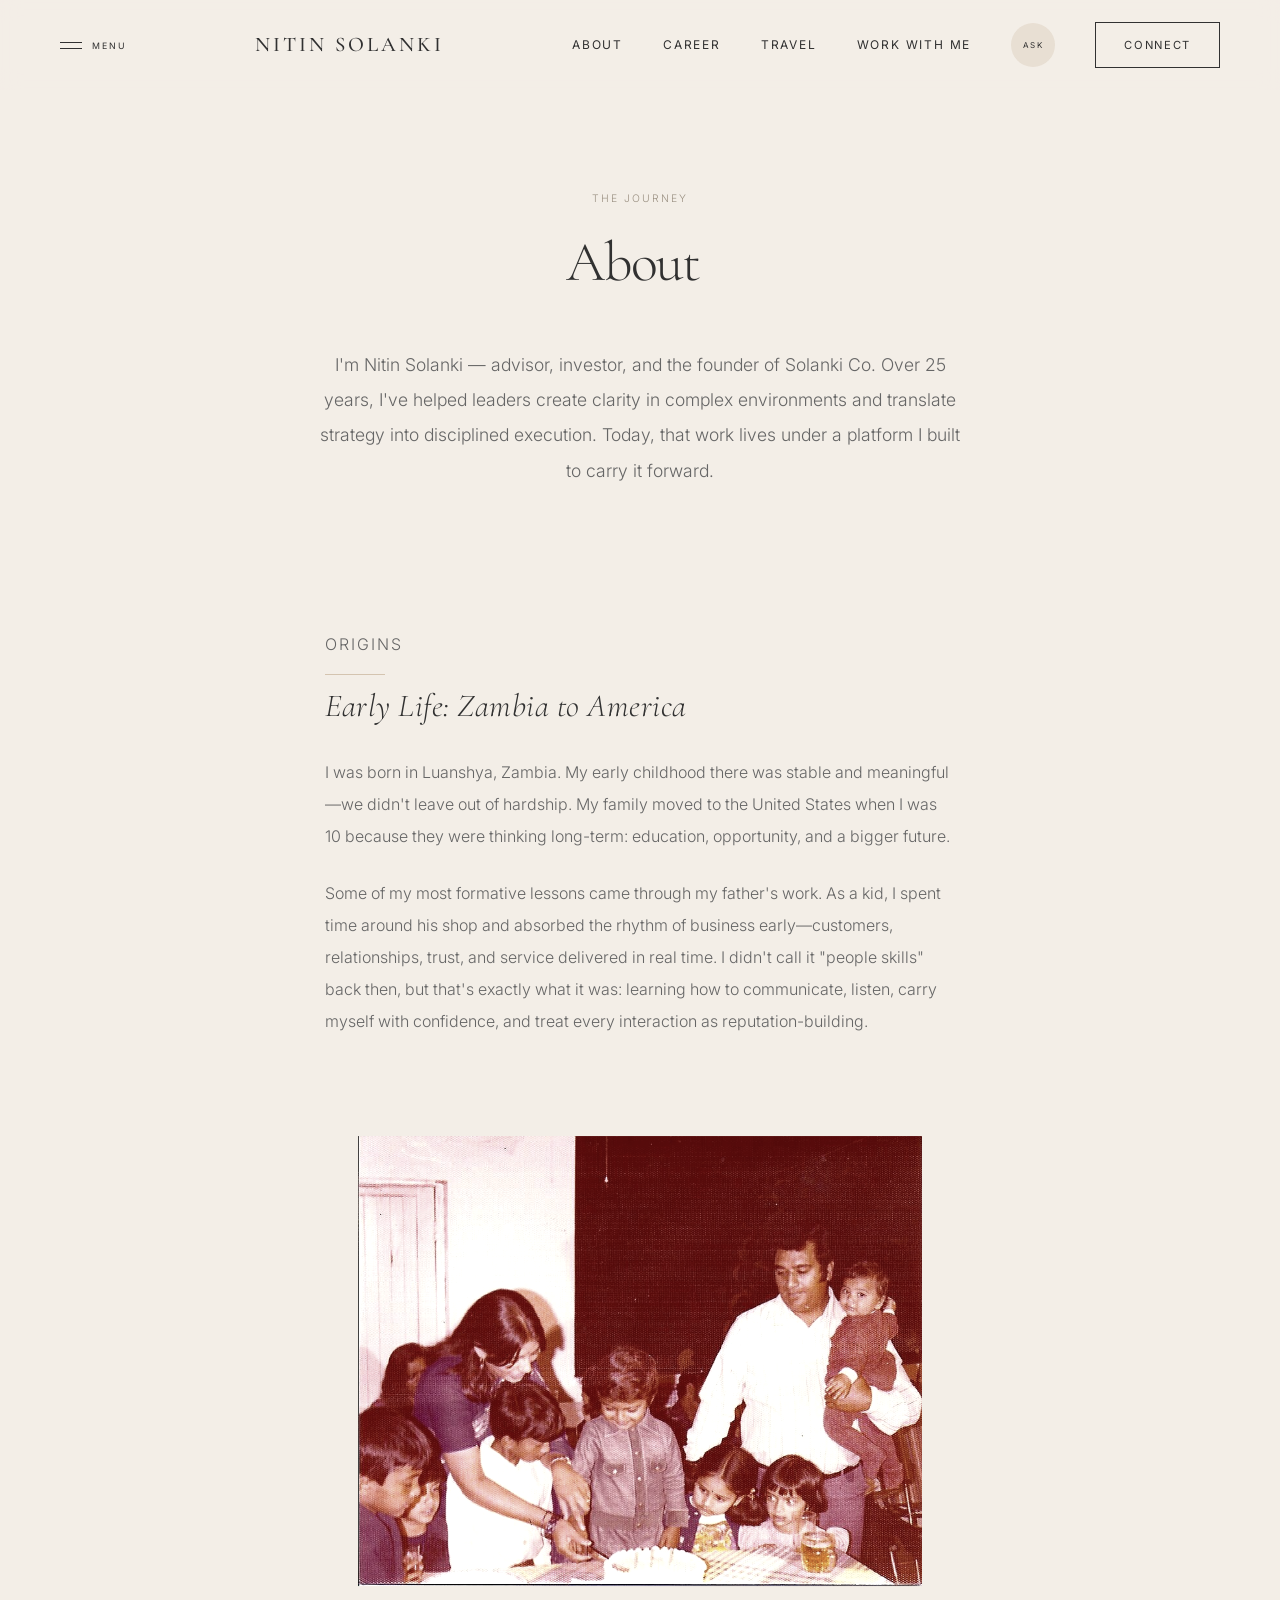
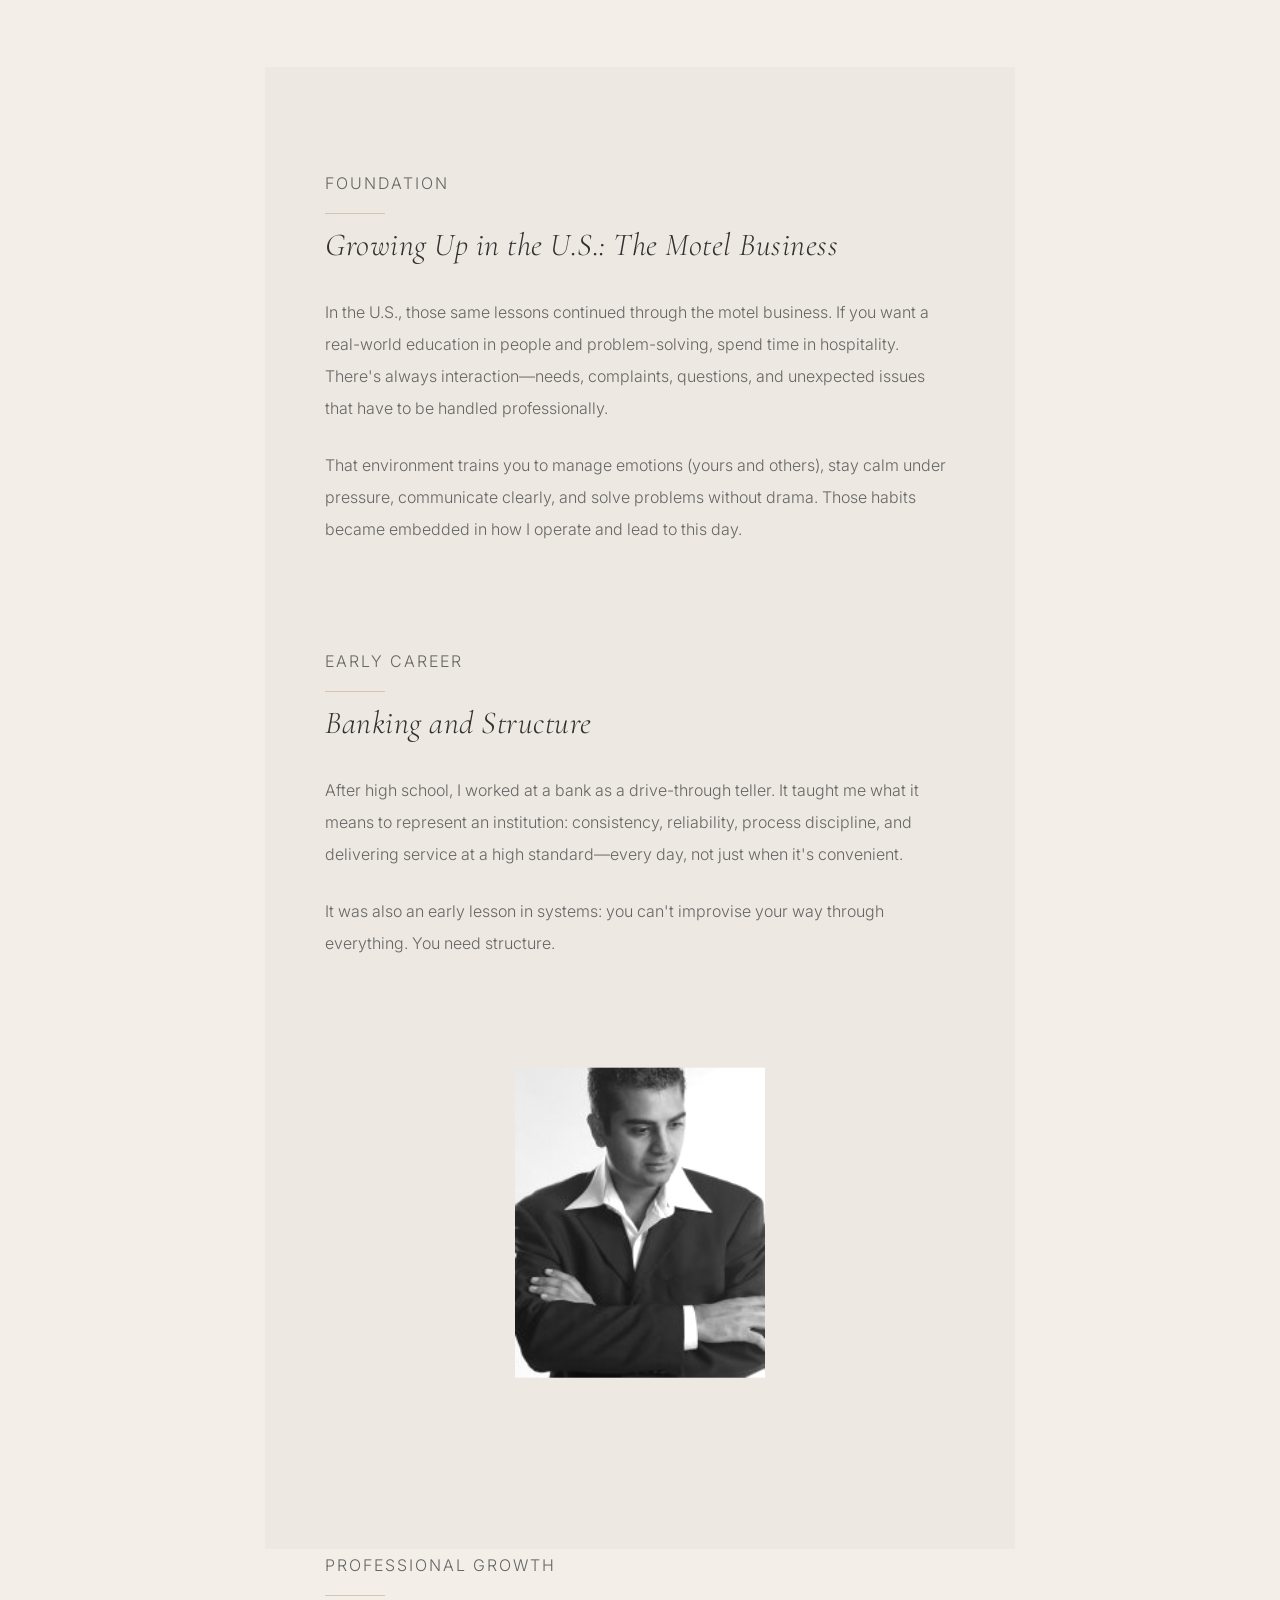
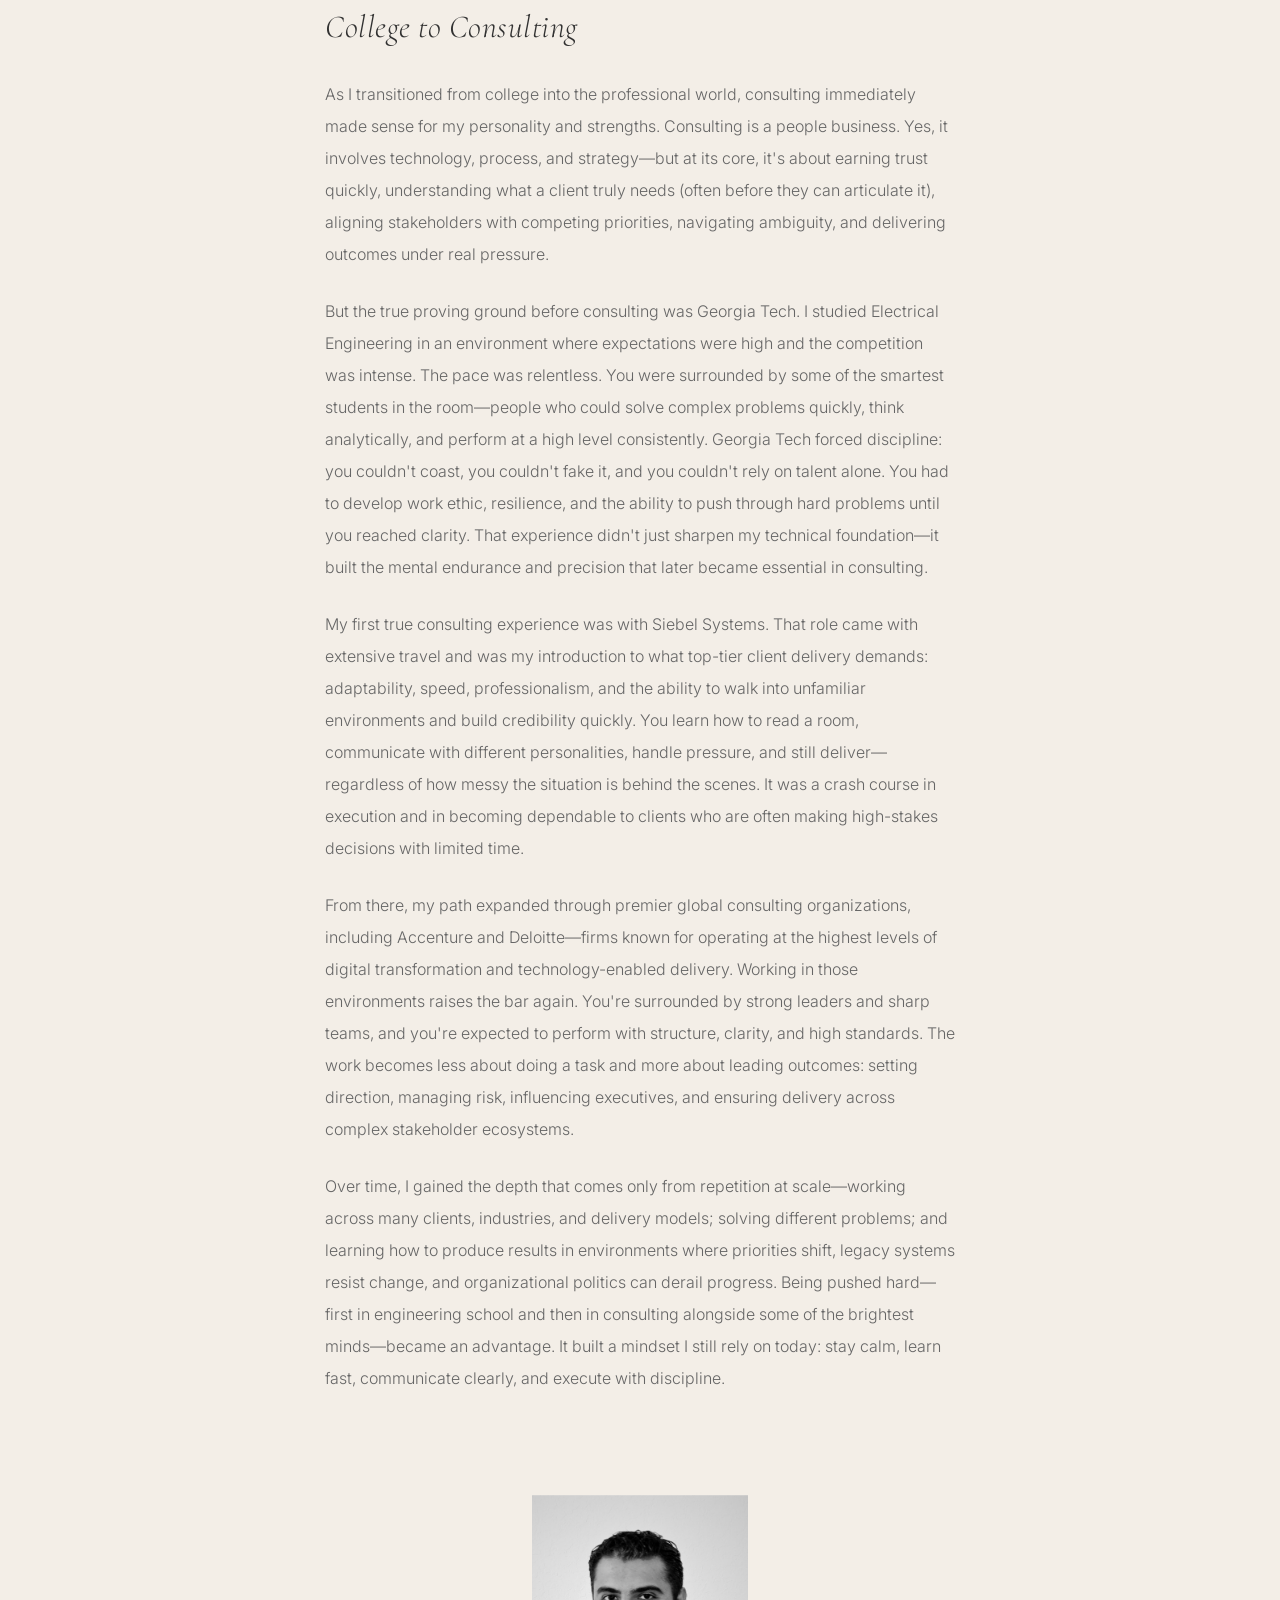
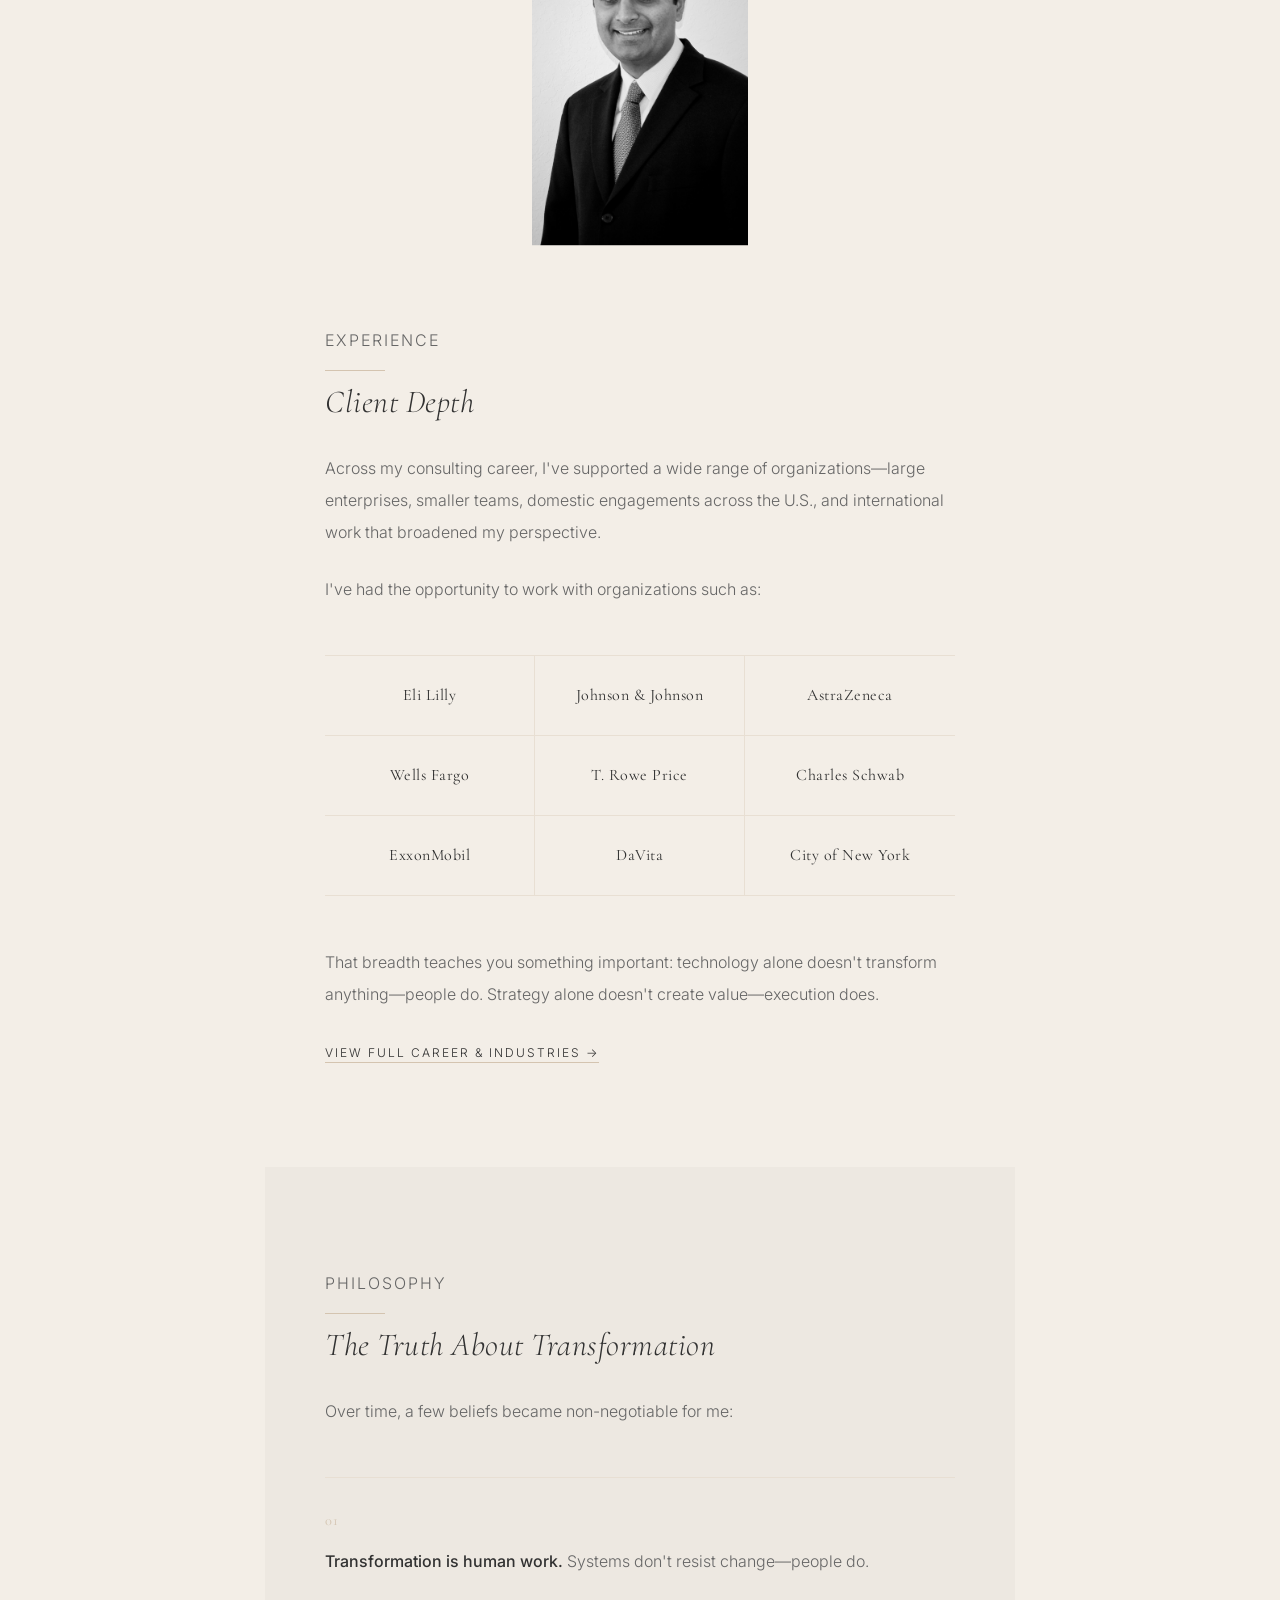
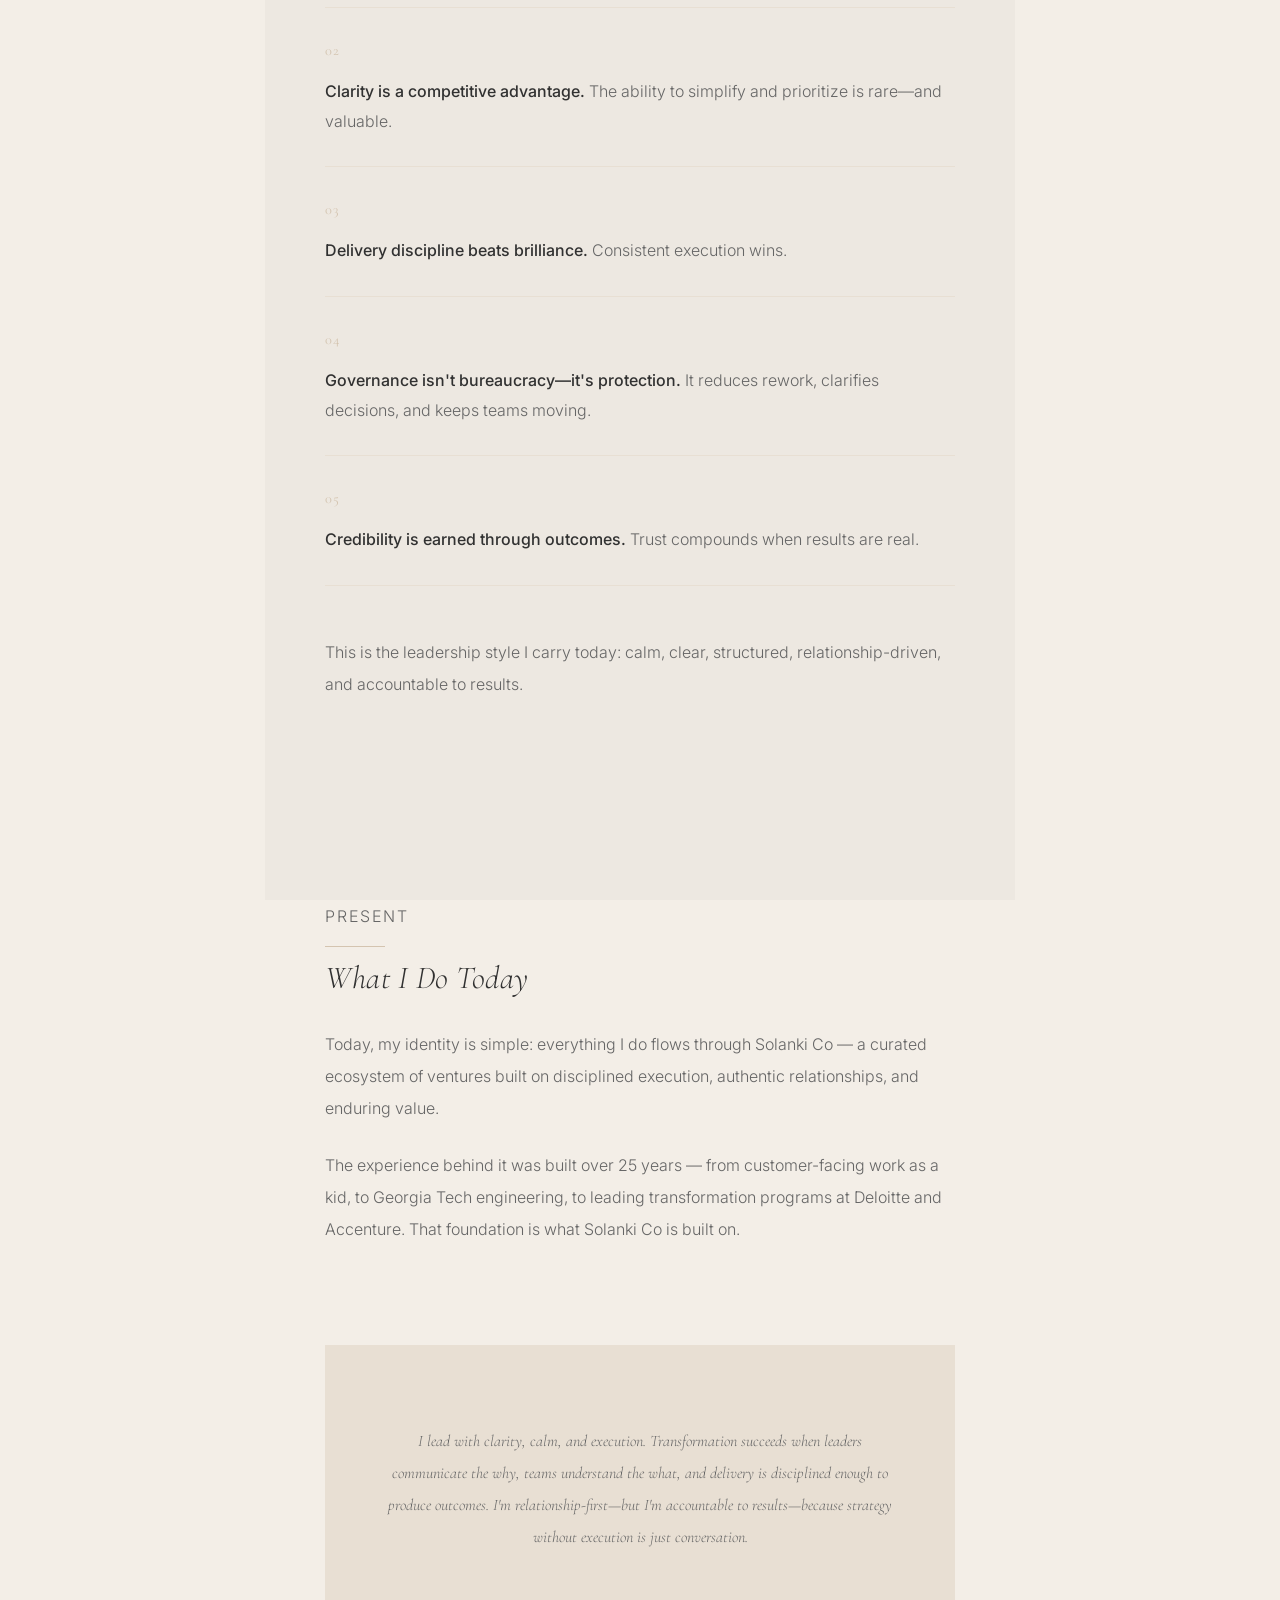
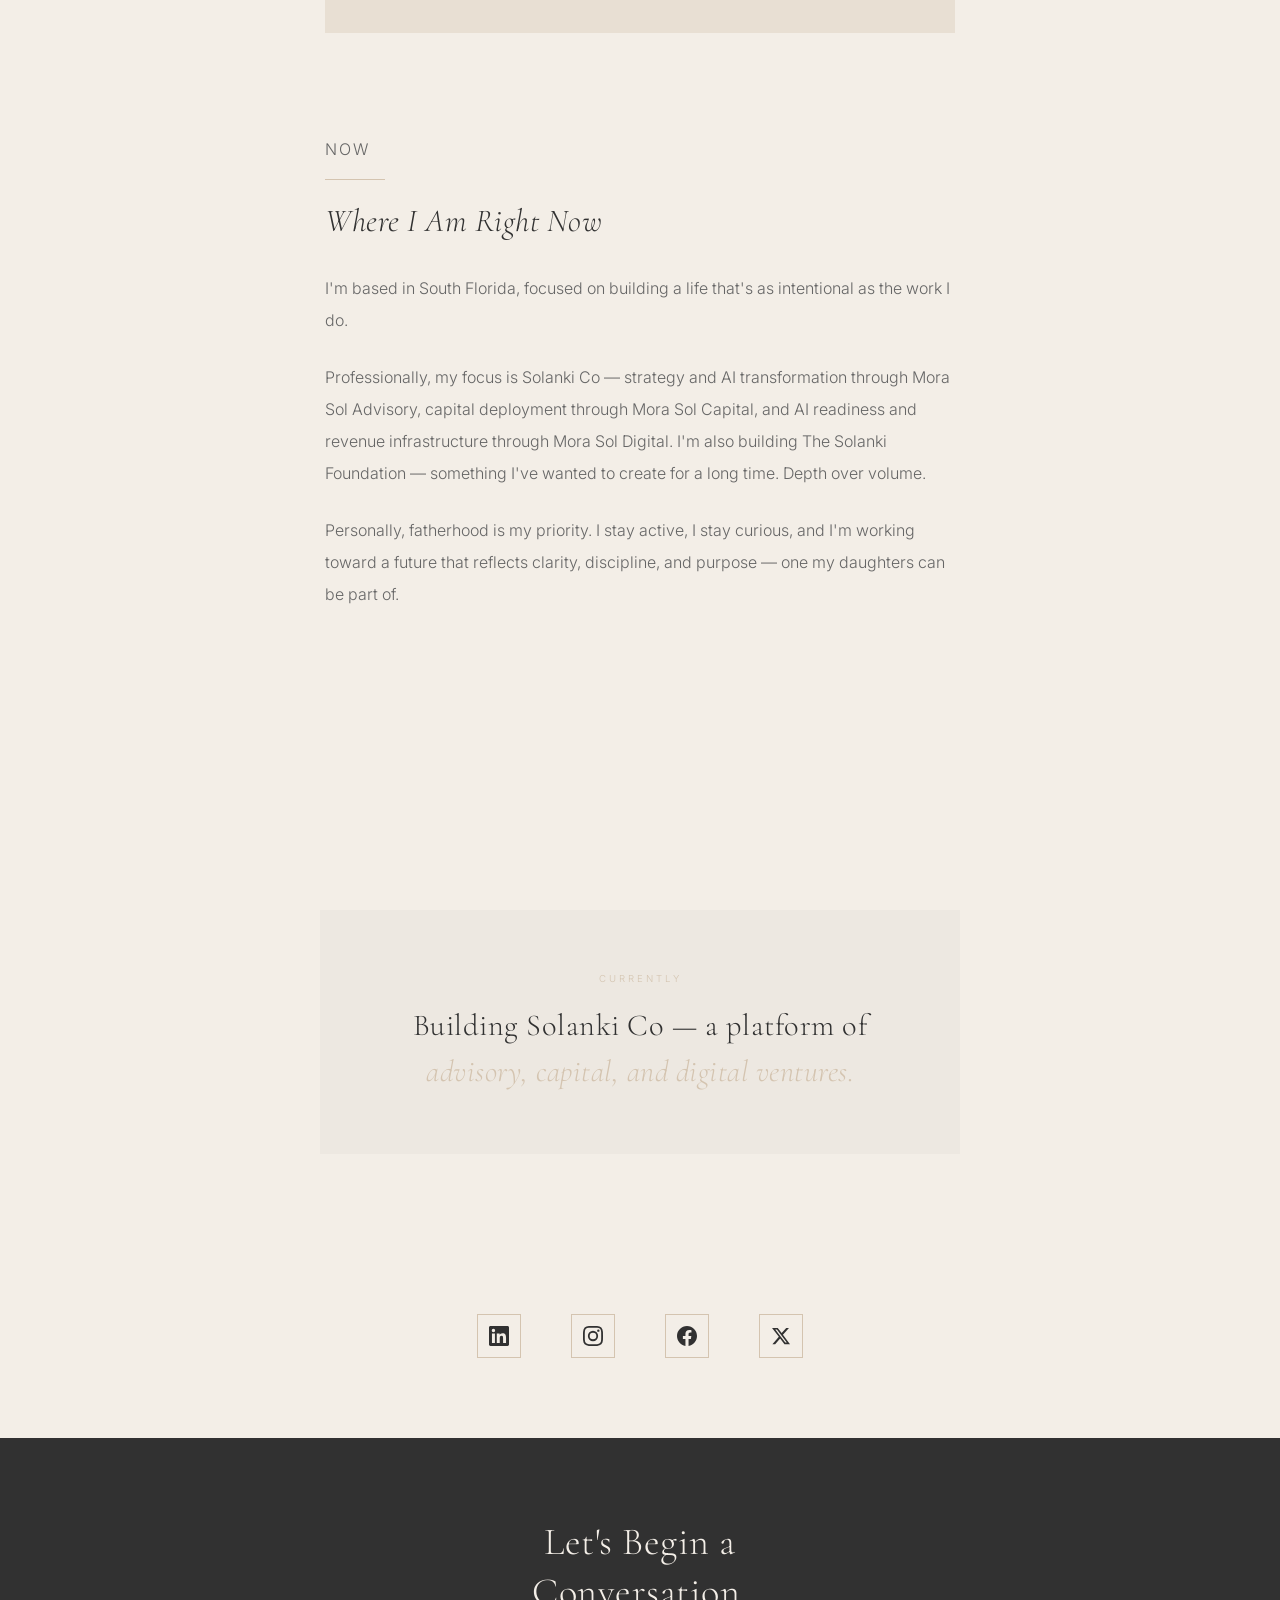
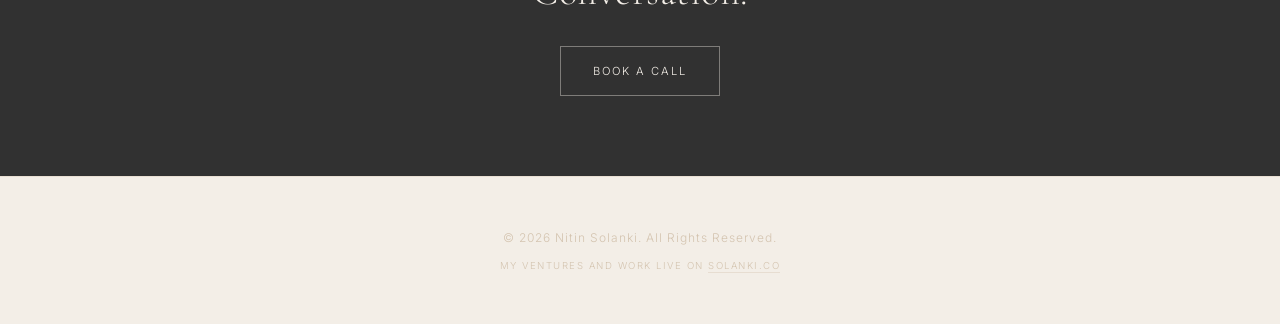
==== about.html @ 4dc039bd "Design refinements: tonal zoning, grayscale images, Currently card, dead CSS cleanup - travel.html: " ====
<!DOCTYPE html>
<html lang="en">
<head>
    <meta charset="UTF-8">
    <meta name="viewport" content="width=device-width, initial-scale=1.0">
    <title>About – Nitin Solanki</title>
    <meta name="description" content="From Zambia to America, from engineering to entrepreneurship — the journey of Nitin Solanki. Advisor, investor, and founder of Solanki Co. 25+ years of global experience.">
    <meta property="og:title" content="About – Nitin Solanki">
    <meta property="og:description" content="From Zambia to America, from engineering to entrepreneurship — the journey of Nitin Solanki.">
    <meta property="og:type" content="website">
    <meta name="twitter:card" content="summary_large_image">
    <meta name="twitter:title" content="About – Nitin Solanki">
    <meta name="twitter:description" content="From Zambia to America, from engineering to entrepreneurship — the journey of Nitin Solanki.">
    <meta name="twitter:image" content="https://www.nitinsolanki.com/images/hero.jpg">
    <meta name="robots" content="index, follow">
    <meta property="og:url" content="https://www.nitinsolanki.com/about.html">
    <meta property="og:image" content="https://www.nitinsolanki.com/images/hero.jpg">
    <link rel="canonical" href="https://www.nitinsolanki.com/about.html">
    <link rel="icon" type="image/svg+xml" href="favicon.svg">
    <link rel="preconnect" href="https://fonts.googleapis.com">
    <link rel="preconnect" href="https://fonts.gstatic.com" crossorigin>
    <link href="https://fonts.googleapis.com/css2?family=Cormorant+Garamond:ital,wght@0,300;0,400;0,500;0,600;1,300;1,400&family=Inter:wght@300;400;500&display=swap" rel="stylesheet">
    <script type="application/ld+json">
    {
      "@context": "https://schema.org",
      "@type": "AboutPage",
      "name": "About Nitin Solanki",
      "url": "https://www.nitinsolanki.com/about.html",
      "description": "From Zambia to America, from engineering to entrepreneurship — the journey of Nitin Solanki.",
      "mainEntity": {
        "@type": "Person",
        "name": "Nitin Solanki",
        "url": "https://www.nitinsolanki.com",
        "birthPlace": { "@type": "Place", "name": "Luanshya, Zambia" },
        "nationality": "American",
        "alumniOf": [
          { "@type": "CollegeOrUniversity", "name": "Georgia Institute of Technology" },
          { "@type": "EducationalOrganization", "name": "Harvard Business School Online" }
        ]
      }
    }
    </script>
    <style>
        /* ===== AMAN BRAND COLORS ===== */
        :root {
            --primary-bg: #F3EEE7;
            --primary-text: #313131;
            --warm-taupe: #D4C4B0;
            --soft-sand: #E8DFD3;
            --accent-dark: #000000;
        }

        /* ===== LOADING SCREEN ===== */
        .loading-screen {
            position: fixed;
            top: 0;
            left: 0;
            width: 100%;
            height: 100vh;
            background: var(--primary-bg);
            display: flex;
            flex-direction: column;
            justify-content: center;
            align-items: center;
            z-index: 9999;
            transition: opacity 0.6s cubic-bezier(0.4, 0, 0.2, 1), visibility 0.6s cubic-bezier(0.4, 0, 0.2, 1);
        }

        .loading-screen.hidden {
            opacity: 0;
            visibility: hidden;
        }

        .loading-logo {
            font-family: 'Cormorant Garamond', Georgia, serif;
            font-size: 1.8rem;
            font-weight: 400;
            letter-spacing: 4px;
            text-transform: uppercase;
            color: var(--primary-text);
            opacity: 0;
            animation: logoFadeIn 1.2s cubic-bezier(0.4, 0, 0.2, 1) forwards;
        }

        .loading-line {
            width: 60px;
            height: 1px;
            background: var(--warm-taupe);
            margin-top: 30px;
            transform: scaleX(0);
            animation: lineExpand 1s cubic-bezier(0.4, 0, 0.2, 1) 0.4s forwards;
        }

        @keyframes logoFadeIn {
            0% {
                opacity: 0;
                transform: translateY(10px);
            }
            100% {
                opacity: 1;
                transform: translateY(0);
            }
        }

        @keyframes lineExpand {
            0% {
                transform: scaleX(0);
            }
            100% {
                transform: scaleX(1);
            }
        }

        /* ===== SCROLL ANIMATIONS ===== */
        .fade-in {
            opacity: 0;
            transform: translateY(30px);
            transition: opacity 0.8s cubic-bezier(0.4, 0, 0.2, 1), transform 0.8s cubic-bezier(0.4, 0, 0.2, 1);
        }

        .fade-in.visible {
            opacity: 1;
            transform: translateY(0);
        }

        .fade-in-left {
            opacity: 0;
            transform: translateX(-40px);
            transition: opacity 0.8s cubic-bezier(0.4, 0, 0.2, 1), transform 0.8s cubic-bezier(0.4, 0, 0.2, 1);
        }

        .fade-in-left.visible {
            opacity: 1;
            transform: translateX(0);
        }

        .fade-in-right {
            opacity: 0;
            transform: translateX(40px);
            transition: opacity 0.8s cubic-bezier(0.4, 0, 0.2, 1), transform 0.8s cubic-bezier(0.4, 0, 0.2, 1);
        }

        .fade-in-right.visible {
            opacity: 1;
            transform: translateX(0);
        }

        /* Staggered animations for list items */
        .stagger-item {
            opacity: 0;
            transform: translateY(20px);
            transition: opacity 0.6s cubic-bezier(0.4, 0, 0.2, 1), transform 0.6s cubic-bezier(0.4, 0, 0.2, 1);
        }

        .stagger-item.visible {
            opacity: 1;
            transform: translateY(0);
        }

        .stagger-item:nth-child(1) { transition-delay: 0s; }
        .stagger-item:nth-child(2) { transition-delay: 0.1s; }
        .stagger-item:nth-child(3) { transition-delay: 0.15s; }
        .stagger-item:nth-child(4) { transition-delay: 0.2s; }
        .stagger-item:nth-child(5) { transition-delay: 0.25s; }
        .stagger-item:nth-child(6) { transition-delay: 0.3s; }
        .stagger-item:nth-child(7) { transition-delay: 0.35s; }
        .stagger-item:nth-child(8) { transition-delay: 0.4s; }
        .stagger-item:nth-child(9) { transition-delay: 0.45s; }

        /* ===== ENHANCED HOVER ANIMATIONS ===== */
        /* Brand: "Subtle -- slight opacity change or underline animation, never aggressive transforms" */
        .hover-lift {
            transition: opacity 0.4s cubic-bezier(0.4, 0, 0.2, 1);
        }

        .hover-lift:hover {
            opacity: 0.7;
        }

        .hover-underline {
            position: relative;
        }

        .hover-underline::after {
            content: '';
            position: absolute;
            bottom: -2px;
            left: 0;
            width: 0;
            height: 1px;
            background: currentColor;
            transition: width 0.4s cubic-bezier(0.4, 0, 0.2, 1);
        }

        .hover-underline:hover::after {
            width: 100%;
        }

        /* ===== PARALLAX IMAGES ===== */
        .parallax-container {
            overflow: hidden;
            position: relative;
        }

        .parallax-image {
            transition: transform 0.1s ease-out;
            will-change: transform;
        }

        /* ===== SIGNATURE HORIZONTAL LINE MOTIFS ===== */
        .line-accent {
            position: relative;
        }

        .line-accent::before {
            content: '';
            position: absolute;
            left: 0;
            bottom: -15px;
            width: 60px;
            height: 1px;
            background: var(--warm-taupe);
            transform: scaleX(0);
            transform-origin: left;
            transition: transform 1s cubic-bezier(0.25, 0.46, 0.45, 0.94);
        }

        .line-accent.visible::before {
            transform: scaleX(1);
        }

        /* Centered line accent variant */
        .line-accent-center::before {
            left: 50%;
            transform: translateX(-50%) scaleX(0);
        }

        .line-accent-center.visible::before {
            transform: translateX(-50%) scaleX(1);
        }

        /* Section divider — tonal zone shift */
        .section-divider {
            width: 100%;
            height: 0;
            margin: 0;
            padding: 0;
            border: none;
            background: none;
            opacity: 1;
            transform: none;
        }

        .section-divider.visible {
            opacity: 1;
            transform: none;
        }

        /* Tonal zoning — alternating story sections */
        .tonal-zone {
            background: #EDE8E1;
            padding: 60px 0;
            margin: 0 -20px;
            padding-left: 20px;
            padding-right: 20px;
        }

        @media (min-width: 768px) {
            .tonal-zone {
                margin: 0 -40px;
                padding-left: 40px;
                padding-right: 40px;
                padding-top: 80px;
                padding-bottom: 80px;
            }
        }

        @media (min-width: 1024px) {
            .tonal-zone {
                margin: 0 -60px;
                padding-left: 60px;
                padding-right: 60px;
                padding-top: 100px;
                padding-bottom: 100px;
            }
        }

        /* ===== CUSTOM CURSOR ===== */
        .custom-cursor {
            position: fixed;
            width: 20px;
            height: 20px;
            border: 1px solid var(--warm-taupe);
            border-radius: 0;
            pointer-events: none;
            z-index: 10000;
            opacity: 0;
            transform: translate(-50%, -50%) scale(1);
            transition: opacity 0.4s cubic-bezier(0.4, 0, 0.2, 1), transform 0.2s cubic-bezier(0.4, 0, 0.2, 1), border-color 0.3s cubic-bezier(0.4, 0, 0.2, 1);
        }

        .custom-cursor.visible {
            opacity: 0.7;
        }

        .custom-cursor.hover {
            transform: translate(-50%, -50%) scale(1.4);
            border-color: var(--primary-text);
            opacity: 0.5;
        }

        .custom-cursor.click {
            transform: translate(-50%, -50%) scale(0.9);
        }

        .cursor-dot {
            position: fixed;
            width: 3px;
            height: 3px;
            background: var(--warm-taupe);
            border-radius: 0;
            pointer-events: none;
            z-index: 10001;
            opacity: 0;
            transform: translate(-50%, -50%);
            transition: opacity 0.3s cubic-bezier(0.4, 0, 0.2, 1);
        }

        .cursor-dot.visible {
            opacity: 1;
        }

        @media (hover: none) and (pointer: coarse) {
            .custom-cursor,
            .cursor-dot {
                display: none !important;
            }
        }

        /* ===== TEXT REVEAL ANIMATIONS ===== */
        .text-reveal {
            overflow: hidden;
        }

        .text-reveal-inner {
            display: inline-block;
            transform: translateY(100%);
            opacity: 0;
            transition: transform 0.8s cubic-bezier(0.25, 0.46, 0.45, 0.94), opacity 0.8s cubic-bezier(0.4, 0, 0.2, 1);
        }

        .text-reveal.visible .text-reveal-inner {
            transform: translateY(0);
            opacity: 1;
        }

        .word-reveal .word {
            display: inline-block;
            overflow: hidden;
            margin-right: 0.25em;
        }

        .word-reveal .word-inner {
            display: inline-block;
            transform: translateY(110%);
            transition: transform 0.6s cubic-bezier(0.25, 0.46, 0.45, 0.94);
        }

        .word-reveal.visible .word-inner {
            transform: translateY(0);
        }

        .char-reveal .char {
            display: inline-block;
            opacity: 0;
            transform: translateY(30px);
            transition: transform 0.5s cubic-bezier(0.25, 0.46, 0.45, 0.94), opacity 0.5s cubic-bezier(0.4, 0, 0.2, 1);
        }

        .char-reveal.visible .char {
            opacity: 1;
            transform: translateY(0);
        }

        .fade-blur {
            opacity: 0;
            transform: translateY(20px);
            filter: blur(5px);
            transition: opacity 0.8s cubic-bezier(0.4, 0, 0.2, 1), transform 0.8s cubic-bezier(0.4, 0, 0.2, 1), filter 0.8s cubic-bezier(0.4, 0, 0.2, 1);
        }

        .fade-blur.visible {
            opacity: 1;
            transform: translateY(0);
            filter: blur(0);
        }

        /* ===== RESET & BASE (Mobile First) ===== */
        * {
            margin: 0;
            padding: 0;
            box-sizing: border-box;
        }

        html {
            scroll-behavior: smooth;
        }

        body {
            font-family: 'Inter', -apple-system, BlinkMacSystemFont, sans-serif;
            background-color: var(--primary-bg);
            color: var(--primary-text);
            line-height: 1.8;
            font-weight: 300;
            font-size: 16px;
        }

        h1, h2, h3, h4 {
            font-family: 'Cormorant Garamond', Georgia, serif;
            font-weight: 300;
            letter-spacing: 0.5px;
        }

        h1 {
            font-weight: 200;
        }

        h2 {
            font-weight: 300;
            font-style: italic;
        }

        img {
            max-width: 100%;
            height: auto;
            display: block;
        }

        /* ===== HEADER - AMAN STYLE (Mobile First) ===== */
        /* Structure: Hamburger (left) - Logo (center) - Reserve (right) */
        header {
            position: fixed;
            top: 0;
            left: 0;
            right: 0;
            z-index: 1000;
            padding: 18px 20px;
            display: grid;
            grid-template-columns: auto 1fr auto;
            align-items: center;
            gap: 12px;
            background: rgba(243, 238, 231, 0.95);
            backdrop-filter: blur(10px);
            transition: all 0.4s cubic-bezier(0.4, 0, 0.2, 1);
        }

        header.scrolled {
            background: rgba(243, 238, 231, 0.98);
            border-bottom: 1px solid rgba(212, 196, 176, 0.3);
        }

        /* Hamburger Menu Button — Aman Style */
        .hamburger {
            display: flex;
            align-items: center;
            gap: 10px;
            background: none;
            border: none;
            cursor: pointer;
            padding: 0;
            z-index: 1001;
        }

        .hamburger-lines {
            display: flex;
            flex-direction: column;
            justify-content: center;
            width: 20px;
            height: 14px;
        }

        .hamburger-lines span {
            display: block;
            width: 100%;
            height: 1px;
            background: var(--primary-text);
            transition: all 0.3s cubic-bezier(0.4, 0, 0.2, 1);
        }

        .hamburger-lines span:first-child {
            margin-bottom: 5px;
        }

        .hamburger-label {
            font-family: 'Inter', sans-serif;
            font-size: 0.55rem;
            font-weight: 400;
            letter-spacing: 2px;
            text-transform: uppercase;
            color: var(--primary-text);
            display: none;
        }

        .hamburger.active .hamburger-lines span:first-child {
            transform: rotate(45deg) translate(2px, 2px);
        }

        .hamburger.active .hamburger-lines span:last-child {
            transform: rotate(-45deg) translate(2px, -2px);
        }

        .hamburger.active .hamburger-label {
            visibility: hidden;
        }

        /* Logo - Centered */
        .logo {
            font-family: 'Cormorant Garamond', Georgia, serif;
            font-size: 1rem;
            font-weight: 500;
            letter-spacing: 2px;
            text-transform: uppercase;
            color: var(--primary-text);
            text-decoration: none;
            text-align: center;
            justify-self: center;
            white-space: nowrap;
        }

        /* Aman-inspired A — crossbar-less chevron */
        .logo-a {
            position: relative;
            display: inline-block;
            color: transparent;
        }

        .logo-a::after {
            content: '';
            position: absolute;
            top: 0.08em;
            left: 5%;
            width: 90%;
            height: 0.75em;
            background-image: url("data:image/svg+xml,%3Csvg xmlns='http://www.w3.org/2000/svg' viewBox='0 0 14 20'%3E%3Cline x1='7' y1='0.5' x2='0.5' y2='19.5' stroke='%23313131' stroke-width='1.1'/%3E%3Cline x1='7' y1='0.5' x2='13.5' y2='19.5' stroke='%23313131' stroke-width='1.1'/%3E%3C/svg%3E");
            background-size: contain;
            background-repeat: no-repeat;
            background-position: center;
        }

        /* Reserve Button - Right */
        .header-cta {
            display: flex;
            justify-content: flex-end;
        }

        .reserve-btn {
            display: inline-flex;
            align-items: center;
            justify-content: center;
            color: var(--primary-text);
            background: transparent;
            border: 1px solid var(--primary-text);
            text-decoration: none;
            font-size: 0.6rem;
            font-weight: 400;
            letter-spacing: 1.5px;
            text-transform: uppercase;
            padding: 12px 24px;
            min-height: 44px;
            white-space: nowrap;
            transition: opacity 0.4s cubic-bezier(0.4, 0, 0.2, 1);
        }

        .reserve-btn:hover {
            background: var(--primary-text);
            color: var(--primary-bg);
        }

        /* Full-Screen Navigation Overlay */
        .nav-overlay {
            position: fixed;
            top: 0;
            left: 0;
            width: 100%;
            height: 100vh;
            background: var(--primary-bg);
            z-index: 999;
            display: flex;
            flex-direction: column;
            justify-content: center;
            align-items: center;
            opacity: 0;
            visibility: hidden;
            transition: opacity 0.4s cubic-bezier(0.4, 0, 0.2, 1), visibility 0.4s cubic-bezier(0.4, 0, 0.2, 1);
        }

        .nav-overlay.active {
            opacity: 1;
            visibility: visible;
        }

        .nav-overlay nav {
            display: flex;
            flex-direction: column;
            align-items: center;
            gap: 35px;
        }

        .nav-overlay nav a {
            font-family: 'Cormorant Garamond', Georgia, serif;
            font-size: 2rem;
            font-weight: 300;
            color: var(--primary-text);
            text-decoration: none;
            letter-spacing: 0.15em;
            transition: opacity 0.3s cubic-bezier(0.4, 0, 0.2, 1);
        }

        .nav-overlay nav a:hover {
            opacity: 0.5;
        }

        .nav-social {
            position: absolute;
            bottom: 60px;
            display: flex;
            gap: 30px;
        }

        .nav-social a {
            font-size: 0.7rem;
            font-weight: 400;
            letter-spacing: 2px;
            text-transform: uppercase;
            color: var(--warm-taupe);
            text-decoration: none;
            transition: color 0.3s cubic-bezier(0.4, 0, 0.2, 1);
        }

        .nav-social a:hover {
            color: var(--primary-text);
        }

        /* Desktop Navigation Links (hidden on mobile) */
        .desktop-nav {
            display: none;
        }

        /* Body scroll lock when menu is open */
        body.menu-open {
            overflow: hidden;
        }

        /* ===== PAGE HERO (Mobile First) ===== */
        .page-hero {
            margin-top: 70px;
            padding: 60px 20px 40px;
            text-align: center;
        }

        .eyebrow {
            font-family: 'Inter', sans-serif;
            font-size: 0.6rem;
            font-weight: 300;
            letter-spacing: 2px;
            text-transform: uppercase;
            color: #9B9183;
            margin-bottom: 15px;
            display: block;
        }

        .page-title {
            font-size: 2.5rem;
            font-weight: 200;
            letter-spacing: -0.02em;
            margin-bottom: 25px;
            line-height: 1.2;
        }

        .page-subtitle {
            font-size: 1rem;
            font-weight: 300;
            color: #666;
            max-width: 600px;
            margin: 0 auto;
            line-height: 1.9;
        }

        /* ===== CONTENT (Mobile First) ===== */
        .content {
            max-width: 750px;
            margin: 0 auto;
            padding: 40px 20px 80px;
        }

        .section-block {
            margin-bottom: 60px;
        }

        .section-label {
            font-family: 'Inter', sans-serif;
            font-size: 0.6rem;
            font-weight: 300;
            letter-spacing: 2px;
            text-transform: uppercase;
            color: #9B9183;
            margin-bottom: 15px;
        }

        .section-heading {
            font-family: 'Cormorant Garamond', Georgia, serif;
            font-size: 1.6rem;
            font-weight: 300;
            font-style: italic;
            letter-spacing: 0.5px;
            margin-bottom: 25px;
            color: var(--primary-text);
            line-height: 1.3;
        }

        .content p {
            font-size: 0.95rem;
            font-weight: 300;
            line-height: 1.9;
            color: #666;
            margin-bottom: 20px;
        }

        .content p:last-child {
            margin-bottom: 0;
        }

        /* ===== FEATURED IMAGE (Mobile First) ===== */
        .featured-image {
            width: 100%;
            margin: 50px 0;
            object-fit: contain;
            filter: grayscale(40%) brightness(1.02);
            transition: filter 0.6s cubic-bezier(0.4, 0, 0.2, 1);
        }

        .featured-image:hover {
            filter: grayscale(0%) brightness(1);
        }

        .featured-image.portrait {
            max-width: 200px;
            margin: 50px auto;
            display: block;
        }

        /* ===== BELIEFS LIST (Mobile First) ===== */
        .beliefs-list {
            margin: 35px 0;
        }

        .belief-item {
            padding: 20px 0;
            border-bottom: 1px solid var(--soft-sand);
        }

        .belief-item:first-child {
            border-top: 1px solid var(--soft-sand);
        }

        .belief-number {
            font-family: 'Cormorant Garamond', Georgia, serif;
            font-size: 0.85rem;
            font-weight: 400;
            color: var(--warm-taupe);
            margin-bottom: 10px;
            letter-spacing: 1px;
        }

        .belief-text {
            font-size: 0.95rem;
            font-weight: 300;
            color: #666;
            line-height: 1.8;
        }

        .belief-text strong {
            font-weight: 500;
            color: var(--primary-text);
        }

        /* ===== CLIENT LIST (Mobile First) ===== */
        .client-list {
            display: grid;
            grid-template-columns: 1fr;
            gap: 0;
            margin: 35px 0;
            border-top: 1px solid var(--soft-sand);
        }

        .client-item {
            font-family: 'Cormorant Garamond', Georgia, serif;
            font-size: 1rem;
            font-weight: 400;
            color: var(--primary-text);
            padding: 18px 15px;
            text-align: center;
            border-bottom: 1px solid var(--soft-sand);
            letter-spacing: 0.5px;
        }

        /* ===== QUOTE BLOCK (Mobile First) ===== */
        .quote-block {
            background: var(--soft-sand);
            padding: 50px 25px;
            margin: 60px 0;
            text-align: center;
        }

        .quote-text {
            font-family: 'Cormorant Garamond', Georgia, serif;
            font-size: 1.15rem;
            font-weight: 300;
            font-style: italic;
            color: var(--primary-text);
            line-height: 1.9;
            max-width: 600px;
            margin: 0 auto;
        }

        /* ===== SOCIAL LINKS (Mobile First) ===== */
        .social-section {
            padding: 50px 20px;
            display: flex;
            flex-wrap: wrap;
            justify-content: center;
            gap: 16px;
            background: var(--primary-bg);
        }

        .social-icon {
            width: 44px;
            height: 44px;
            display: flex;
            align-items: center;
            justify-content: center;
            border: 1px solid var(--warm-taupe);
            text-decoration: none;
            transition: all 0.2s cubic-bezier(0.4, 0, 0.2, 1);
        }

        .social-icon svg {
            width: 20px;
            height: 20px;
            fill: var(--primary-text);
            transition: fill 0.2s cubic-bezier(0.4, 0, 0.2, 1);
        }

        .social-icon:hover {
            background: var(--primary-text);
            border-color: var(--primary-text);
            transform: scale(1.1);
        }

        .social-icon:hover svg {
            fill: var(--primary-bg);
        }

        /* ===== FOOTER (Mobile First) ===== */
        footer {
            padding: 40px 20px;
            text-align: center;
            font-size: 0.7rem;
            font-weight: 300;
            color: var(--warm-taupe);
            letter-spacing: 1px;
            background: var(--primary-bg);
            border-top: 1px solid var(--soft-sand);
        }

        .footer-relationship {
            margin-top: 8px;
            font-size: 0.6rem;
            letter-spacing: 1.5px;
            text-transform: uppercase;
        }

        .footer-relationship a {
            color: var(--warm-taupe);
            text-decoration: none;
            border-bottom: 1px solid rgba(212, 196, 176, 0.4);
            padding-bottom: 1px;
            transition: border-color 0.3s ease;
        }

        .footer-relationship a:hover {
            border-color: var(--warm-taupe);
        }

        /* ========================================
           TABLET STYLES (min-width: 768px)
           ======================================== */
        @media (min-width: 768px) {
            header {
                padding: 20px 40px;
                grid-template-columns: auto 1fr auto;
                gap: 20px;
            }

            .hamburger-label {
                display: block;
            }

            .logo {
                font-size: 1.2rem;
            }

            .reserve-btn {
                font-size: 0.65rem;
                padding: 11px 20px;
            }

            .nav-overlay nav a {
                font-size: 2.5rem;
            }

            .page-hero {
                margin-top: 80px;
                padding: 80px 40px 60px;
            }

            .page-title {
                font-size: 3rem;
            }

            .page-subtitle {
                font-size: 1.05rem;
            }

            .content {
                padding: 50px 40px 100px;
            }

            .section-block {
                margin-bottom: 80px;
            }

            .section-heading {
                font-size: 1.8rem;
            }

            .featured-image {
                margin: 60px 0;
            }

            .featured-image.portrait {
                max-width: 220px;
                margin: 60px auto;
            }

            .client-list {
                grid-template-columns: repeat(3, 1fr);
            }

            .client-item {
                border-right: 1px solid var(--soft-sand);
            }

            .client-item:nth-child(3n) {
                border-right: none;
            }

            .quote-block {
                padding: 70px 40px;
                margin: 80px 0;
            }

            .quote-text {
                font-size: 1.3rem;
            }

            .social-section {
                padding: 60px 40px;
                gap: 40px;
            }
        }

        /* ========================================
           DESKTOP STYLES (min-width: 1024px)
           ======================================== */
        @media (min-width: 1024px) {
            header {
                padding: 22px 60px;
                grid-template-columns: auto 1fr auto;
                gap: 20px;
            }

            .logo {
                font-size: 1.3rem;
                letter-spacing: 3px;
            }

            /* Show desktop nav on large screens */
            .desktop-nav {
                display: flex;
                align-items: center;
                gap: 40px;
                justify-self: end;
            }

            .desktop-nav a {
                color: var(--primary-text);
                text-decoration: none;
                font-size: 0.75rem;
                font-weight: 400;
                letter-spacing: 0.15em;
                text-transform: uppercase;
                transition: opacity 0.4s cubic-bezier(0.4, 0, 0.2, 1);
            }

            .desktop-nav a:hover {
                opacity: 0.5;
            }

            .desktop-nav .reserve-btn {
                font-size: 0.7rem;
                padding: 12px 28px;
                border-color: var(--primary-text);
            }

            /* Hide mobile CTA on desktop */
            .header-cta {
                display: none;
            }

            .hamburger-lines {
                width: 22px;
            }

            .nav-overlay nav a {
                font-size: 3rem;
            }

            .page-hero {
                margin-top: 90px;
                padding: 100px 60px 80px;
            }

            .eyebrow {
                font-size: 0.65rem;
                margin-bottom: 20px;
            }

            .page-title {
                font-size: 3.5rem;
                margin-bottom: 35px;
            }

            .page-subtitle {
                font-size: 1.1rem;
                line-height: 2;
                max-width: 650px;
            }

            .content {
                padding: 60px 60px 120px;
            }

            .section-block {
                margin-bottom: 100px;
            }

            .section-label {
                font-size: 0.65rem;
                margin-bottom: 20px;
            }

            .section-heading {
                font-size: 2rem;
                margin-bottom: 30px;
            }

            .content p {
                font-size: 1rem;
                line-height: 2;
                margin-bottom: 25px;
            }

            .featured-image {
                margin: 80px 0;
                max-height: 450px;
            }

            .featured-image.portrait {
                max-width: 250px;
                max-height: 350px;
                margin: 80px auto;
            }

            .beliefs-list {
                margin: 50px 0;
            }

            .belief-item {
                padding: 30px 0;
            }

            .belief-number {
                font-size: 0.9rem;
                margin-bottom: 12px;
            }

            .belief-text {
                font-size: 1rem;
                line-height: 1.9;
            }

            .client-list {
                margin: 50px 0;
            }

            .client-item {
                padding: 25px 15px;
            }

            .quote-block {
                padding: 80px 60px;
                margin: 100px 0;
            }

            .quote-text {
                font-size: 1.4rem;
                line-height: 2;
                max-width: 650px;
            }

            .social-section {
                padding: 80px 60px;
                gap: 50px;
            }

            footer {
                padding: 50px 60px;
                font-size: 0.75rem;
            }
        }

        /* ===== CURRENTLY CARD ===== */
        .now-section {
            padding: 60px 20px;
            display: flex;
            justify-content: center;
        }

        .now-card {
            background: #EDE8E1;
            padding: 48px 40px;
            text-align: center;
            max-width: 640px;
            width: 100%;
        }

        .now-eyebrow {
            font-family: 'Inter', sans-serif;
            font-size: 0.6rem;
            letter-spacing: 3px;
            text-transform: uppercase;
            color: var(--warm-taupe);
            margin-bottom: 16px;
        }

        .now-heading {
            font-family: 'Cormorant Garamond', Georgia, serif;
            font-size: 1.5rem;
            font-weight: 300;
            line-height: 1.5;
            color: var(--primary-text);
        }

        .now-heading em {
            font-style: italic;
            color: var(--warm-taupe);
        }

        @media (min-width: 768px) {
            .now-card { padding: 60px 50px; }
            .now-heading { font-size: 1.7rem; }
        }

        @media (min-width: 1024px) {
            .now-section { padding: 80px 60px; }
            .now-heading { font-size: 1.9rem; }
        }

        /* ===== DARK CTA ===== */
        .dark-cta {
            background: #313131;
            padding: 80px 20px;
            text-align: center;
        }

        .dark-cta h2 {
            font-family: 'Cormorant Garamond', Georgia, serif;
            font-size: 2.4rem;
            color: #F3EEE7;
            font-weight: 300;
            font-style: normal;
            margin-bottom: 28px;
            line-height: 1.3;
        }

        .dark-cta-button {
            display: inline-block;
            padding: 14px 32px;
            border: 1px solid rgba(243, 238, 231, 0.4);
            color: #F3EEE7;
            text-decoration: none;
            font-size: 0.7rem;
            letter-spacing: 2px;
            text-transform: uppercase;
            transition: all 0.3s cubic-bezier(0.4, 0, 0.2, 1);
        }

        .dark-cta-button:hover {
            background: #F3EEE7;
            color: #313131;
            border-color: #F3EEE7;
        }
    </style>
</head>
<body>

    <!-- Loading Screen -->
    <div class="loading-screen">
        <span class="loading-logo">Nitin Solanki</span>
        <div class="loading-line"></div>
    </div>

    <!-- Header - Aman Style: Hamburger (left) | Logo (center) | Reserve (right) -->
    <header>
        <button class="hamburger" aria-label="Toggle menu" aria-expanded="false">
            <div class="hamburger-lines">
                <span></span>
                <span></span>
            </div>
            <span class="hamburger-label">Menu</span>
        </button>
        <a href="index.html" class="logo">Nitin Solanki</a>
        <div class="header-cta">
            <a href="connect.html" class="reserve-btn">Connect</a>
        </div>
        <!-- Desktop Navigation -->
        <nav class="desktop-nav">
            <a href="about.html">About</a>
            <a href="career.html">Career</a>
            <a href="travel.html">Travel</a>
            <a href="workwithme.html">Work With Me</a>
            <a href="connect.html" class="reserve-btn">Connect</a>
        </nav>
    </header>

    <!-- Full-Screen Navigation Overlay -->
    <div class="nav-overlay">
        <nav>
            <a href="about.html">About</a>
            <a href="career.html">Career</a>
            <a href="travel.html">Travel</a>
            <a href="workwithme.html">Work With Me</a>
            <a href="connect.html">Connect</a>
        </nav>
        <div class="nav-social">
            <a href="https://www.linkedin.com/in/nitinsolanki" target="_blank" rel="noopener noreferrer">LinkedIn</a>
            <a href="https://www.instagram.com/nitinsolanki" target="_blank" rel="noopener noreferrer">Instagram</a>
            <a href="https://x.com/nitinsolanki" target="_blank" rel="noopener noreferrer">X</a>
        </div>
    </div>

    <!-- Page Hero -->
    <section class="page-hero fade-in">
        <span class="eyebrow">The Journey</span>
        <h1 class="page-title">About</h1>
        <p class="page-subtitle">
            I'm Nitin Solanki — advisor, investor, and the founder of Solanki Co. Over 25 years, I've helped leaders create clarity in complex environments and translate strategy into disciplined execution. Today, that work lives under a platform I built to carry it forward.
        </p>
    </section>

    <!-- Content -->
    <div class="content">

        <!-- Early Life -->
        <div class="section-block fade-in">
            <p class="section-label line-accent">Origins</p>
            <h2 class="section-heading">Early Life: Zambia to America</h2>
            <p>
                I was born in Luanshya, Zambia. My early childhood there was stable and meaningful—we didn't leave out of hardship. My family moved to the United States when I was 10 because they were thinking long-term: education, opportunity, and a bigger future.
            </p>
            <p>
                Some of my most formative lessons came through my father's work. As a kid, I spent time around his shop and absorbed the rhythm of business early—customers, relationships, trust, and service delivered in real time. I didn't call it "people skills" back then, but that's exactly what it was: learning how to communicate, listen, carry myself with confidence, and treat every interaction as reputation-building.
            </p>
        </div>

        <img src="images/zambia.jpg" alt="Young Nitin in Zambia" class="featured-image fade-in">

        <!-- Tonal Zone -->
        <div class="tonal-zone">

        <!-- Growing Up -->
        <div class="section-block fade-in">
            <p class="section-label line-accent">Foundation</p>
            <h2 class="section-heading">Growing Up in the U.S.: The Motel Business</h2>
            <p>
                In the U.S., those same lessons continued through the motel business. If you want a real-world education in people and problem-solving, spend time in hospitality. There's always interaction—needs, complaints, questions, and unexpected issues that have to be handled professionally.
            </p>
            <p>
                That environment trains you to manage emotions (yours and others), stay calm under pressure, communicate clearly, and solve problems without drama. Those habits became embedded in how I operate and lead to this day.
            </p>
        </div>

        <!-- Early Work -->
        <div class="section-block fade-in">
            <p class="section-label line-accent">Early Career</p>
            <h2 class="section-heading">Banking and Structure</h2>
            <p>
                After high school, I worked at a bank as a drive-through teller. It taught me what it means to represent an institution: consistency, reliability, process discipline, and delivering service at a high standard—every day, not just when it's convenient.
            </p>
            <p>
                It was also an early lesson in systems: you can't improvise your way through everything. You need structure.
            </p>
        </div>

        <img src="images/early2002.jpg" alt="Nitin Solanki 2002" class="featured-image portrait fade-in">

        </div><!-- end tonal-zone -->

        <!-- Consulting -->
        <div class="section-block fade-in">
            <p class="section-label line-accent">Professional Growth</p>
            <h2 class="section-heading">College to Consulting</h2>
            <p>
                As I transitioned from college into the professional world, consulting immediately made sense for my personality and strengths. Consulting is a people business. Yes, it involves technology, process, and strategy—but at its core, it's about earning trust quickly, understanding what a client truly needs (often before they can articulate it), aligning stakeholders with competing priorities, navigating ambiguity, and delivering outcomes under real pressure.
            </p>
            <p>
                But the true proving ground before consulting was Georgia Tech. I studied Electrical Engineering in an environment where expectations were high and the competition was intense. The pace was relentless. You were surrounded by some of the smartest students in the room—people who could solve complex problems quickly, think analytically, and perform at a high level consistently. Georgia Tech forced discipline: you couldn't coast, you couldn't fake it, and you couldn't rely on talent alone. You had to develop work ethic, resilience, and the ability to push through hard problems until you reached clarity. That experience didn't just sharpen my technical foundation—it built the mental endurance and precision that later became essential in consulting.
            </p>
            <p>
                My first true consulting experience was with Siebel Systems. That role came with extensive travel and was my introduction to what top-tier client delivery demands: adaptability, speed, professionalism, and the ability to walk into unfamiliar environments and build credibility quickly. You learn how to read a room, communicate with different personalities, handle pressure, and still deliver—regardless of how messy the situation is behind the scenes. It was a crash course in execution and in becoming dependable to clients who are often making high-stakes decisions with limited time.
            </p>
            <p>
                From there, my path expanded through premier global consulting organizations, including Accenture and Deloitte—firms known for operating at the highest levels of digital transformation and technology-enabled delivery. Working in those environments raises the bar again. You're surrounded by strong leaders and sharp teams, and you're expected to perform with structure, clarity, and high standards. The work becomes less about doing a task and more about leading outcomes: setting direction, managing risk, influencing executives, and ensuring delivery across complex stakeholder ecosystems.
            </p>
            <p>
                Over time, I gained the depth that comes only from repetition at scale—working across many clients, industries, and delivery models; solving different problems; and learning how to produce results in environments where priorities shift, legacy systems resist change, and organizational politics can derail progress. Being pushed hard—first in engineering school and then in consulting alongside some of the brightest minds—became an advantage. It built a mindset I still rely on today: stay calm, learn fast, communicate clearly, and execute with discipline.
            </p>
        </div>

        <img src="images/professional2010.jpg" alt="Nitin Solanki 2010" class="featured-image portrait fade-in">

        <!-- Clients -->
        <div class="section-block fade-in">
            <p class="section-label line-accent">Experience</p>
            <h2 class="section-heading">Client Depth</h2>
            <p>
                Across my consulting career, I've supported a wide range of organizations—large enterprises, smaller teams, domestic engagements across the U.S., and international work that broadened my perspective.
            </p>
            <p>
                I've had the opportunity to work with organizations such as:
            </p>
            <div class="client-list">
                <span class="client-item stagger-item">Eli Lilly</span>
                <span class="client-item stagger-item">Johnson & Johnson</span>
                <span class="client-item stagger-item">AstraZeneca</span>
                <span class="client-item stagger-item">Wells Fargo</span>
                <span class="client-item stagger-item">T. Rowe Price</span>
                <span class="client-item stagger-item">Charles Schwab</span>
                <span class="client-item stagger-item">ExxonMobil</span>
                <span class="client-item stagger-item">DaVita</span>
                <span class="client-item stagger-item">City of New York</span>
            </div>
            <p>
                That breadth teaches you something important: technology alone doesn't transform anything—people do. Strategy alone doesn't create value—execution does.
            </p>
            <p style="margin-top: 1.5rem;">
                <a href="career.html" style="font-size: 0.75rem; letter-spacing: 2px; text-transform: uppercase; color: var(--primary-text); text-decoration: none; border-bottom: 1px solid var(--warm-taupe); padding-bottom: 2px; transition: color 0.3s cubic-bezier(0.4, 0, 0.2, 1);">View Full Career &amp; Industries →</a>
            </p>
        </div>

        <!-- Tonal Zone -->
        <div class="tonal-zone">

        <!-- Beliefs -->
        <div class="section-block fade-in">
            <p class="section-label line-accent">Philosophy</p>
            <h2 class="section-heading">The Truth About Transformation</h2>
            <p>
                Over time, a few beliefs became non-negotiable for me:
            </p>
            <div class="beliefs-list">
                <div class="belief-item stagger-item">
                    <div class="belief-number">01</div>
                    <div class="belief-text"><strong>Transformation is human work.</strong> Systems don't resist change—people do.</div>
                </div>
                <div class="belief-item stagger-item">
                    <div class="belief-number">02</div>
                    <div class="belief-text"><strong>Clarity is a competitive advantage.</strong> The ability to simplify and prioritize is rare—and valuable.</div>
                </div>
                <div class="belief-item stagger-item">
                    <div class="belief-number">03</div>
                    <div class="belief-text"><strong>Delivery discipline beats brilliance.</strong> Consistent execution wins.</div>
                </div>
                <div class="belief-item stagger-item">
                    <div class="belief-number">04</div>
                    <div class="belief-text"><strong>Governance isn't bureaucracy—it's protection.</strong> It reduces rework, clarifies decisions, and keeps teams moving.</div>
                </div>
                <div class="belief-item stagger-item">
                    <div class="belief-number">05</div>
                    <div class="belief-text"><strong>Credibility is earned through outcomes.</strong> Trust compounds when results are real.</div>
                </div>
            </div>
            <p>
                This is the leadership style I carry today: calm, clear, structured, relationship-driven, and accountable to results.
            </p>
        </div>

        </div><!-- end tonal-zone -->

        <!-- Today -->
        <div class="section-block fade-in">
            <p class="section-label line-accent">Present</p>
            <h2 class="section-heading">What I Do Today</h2>
            <p>
                Today, my identity is simple: everything I do flows through Solanki Co — a curated ecosystem of ventures built on disciplined execution, authentic relationships, and enduring value.
            </p>
            <p>
                The experience behind it was built over 25 years — from customer-facing work as a kid, to Georgia Tech engineering, to leading transformation programs at Deloitte and Accenture. That foundation is what Solanki Co is built on.
            </p>
        </div>

        <!-- Leadership Quote -->
        <div class="quote-block fade-in">
            <p class="quote-text">
                I lead with clarity, calm, and execution. Transformation succeeds when leaders communicate the why, teams understand the what, and delivery is disciplined enough to produce outcomes. I'm relationship-first—but I'm accountable to results—because strategy without execution is just conversation.
            </p>
        </div>

        <!-- Now Section -->
        <div class="section-block fade-in">
            <p class="section-label line-accent">Now</p>
            <h2 class="section-heading" style="margin-top: 35px;">Where I Am Right Now</h2>
            <p>
                I'm based in South Florida, focused on building a life that's as intentional as the work I do.
            </p>
            <p>
                Professionally, my focus is Solanki Co — strategy and AI transformation through Mora Sol Advisory, capital deployment through Mora Sol Capital, and AI readiness and revenue infrastructure through Mora Sol Digital. I'm also building The Solanki Foundation — something I've wanted to create for a long time. Depth over volume.
            </p>
            <p>
                Personally, fatherhood is my priority. I stay active, I stay curious, and I'm working toward a future that reflects clarity, discipline, and purpose — one my daughters can be part of.
            </p>
        </div>

    </div>

    <!-- Currently Card -->
    <section class="now-section">
        <div class="now-card fade-in">
            <div class="now-eyebrow">Currently</div>
            <h3 class="now-heading">Building Solanki Co — a platform of<br><em>advisory, capital, and digital ventures.</em></h3>
        </div>
    </section>

    <!-- Social Links -->
    <section class="social-section">
        <a href="https://www.linkedin.com/in/nitinsolanki" target="_blank" rel="noopener noreferrer" class="social-icon" aria-label="LinkedIn">
            <svg viewBox="0 0 24 24"><path d="M20.447 20.452h-3.554v-5.569c0-1.328-.027-3.037-1.852-3.037-1.853 0-2.136 1.445-2.136 2.939v5.667H9.351V9h3.414v1.561h.046c.477-.9 1.637-1.85 3.37-1.85 3.601 0 4.267 2.37 4.267 5.455v6.286zM5.337 7.433a2.062 2.062 0 01-2.063-2.065 2.064 2.064 0 112.063 2.065zm1.782 13.019H3.555V9h3.564v11.452zM22.225 0H1.771C.792 0 0 .774 0 1.729v20.542C0 23.227.792 24 1.771 24h20.451C23.2 24 24 23.227 24 22.271V1.729C24 .774 23.2 0 22.222 0h.003z"/></svg>
        </a>
        <a href="https://www.instagram.com/nitinsolanki" target="_blank" rel="noopener noreferrer" class="social-icon" aria-label="Instagram">
            <svg viewBox="0 0 24 24"><path d="M12 2.163c3.204 0 3.584.012 4.85.07 3.252.148 4.771 1.691 4.919 4.919.058 1.265.069 1.645.069 4.849 0 3.205-.012 3.584-.069 4.849-.149 3.225-1.664 4.771-4.919 4.919-1.266.058-1.644.07-4.85.07-3.204 0-3.584-.012-4.849-.07-3.26-.149-4.771-1.699-4.919-4.92-.058-1.265-.07-1.644-.07-4.849 0-3.204.013-3.583.07-4.849.149-3.227 1.664-4.771 4.919-4.919 1.266-.057 1.645-.069 4.849-.069zM12 0C8.741 0 8.333.014 7.053.072 2.695.272.273 2.69.073 7.052.014 8.333 0 8.741 0 12c0 3.259.014 3.668.072 4.948.2 4.358 2.618 6.78 6.98 6.98C8.333 23.986 8.741 24 12 24c3.259 0 3.668-.014 4.948-.072 4.354-.2 6.782-2.618 6.979-6.98.059-1.28.073-1.689.073-4.948 0-3.259-.014-3.667-.072-4.947-.196-4.354-2.617-6.78-6.979-6.98C15.668.014 15.259 0 12 0zm0 5.838a6.162 6.162 0 100 12.324 6.162 6.162 0 000-12.324zM12 16a4 4 0 110-8 4 4 0 010 8zm6.406-11.845a1.44 1.44 0 100 2.881 1.44 1.44 0 000-2.881z"/></svg>
        </a>
        <a href="https://www.facebook.com/nitinsolanki" target="_blank" rel="noopener noreferrer" class="social-icon" aria-label="Facebook">
            <svg viewBox="0 0 24 24"><path d="M24 12.073c0-6.627-5.373-12-12-12s-12 5.373-12 12c0 5.99 4.388 10.954 10.125 11.854v-8.385H7.078v-3.47h3.047V9.43c0-3.007 1.792-4.669 4.533-4.669 1.312 0 2.686.235 2.686.235v2.953H15.83c-1.491 0-1.956.925-1.956 1.874v2.25h3.328l-.532 3.47h-2.796v8.385C19.612 23.027 24 18.062 24 12.073z"/></svg>
        </a>
        <a href="https://x.com/nitinsolanki" target="_blank" rel="noopener noreferrer" class="social-icon" aria-label="X">
            <svg viewBox="0 0 24 24"><path d="M18.244 2.25h3.308l-7.227 8.26 8.502 11.24H16.17l-5.214-6.817L4.99 21.75H1.68l7.73-8.835L1.254 2.25H8.08l4.713 6.231zm-1.161 17.52h1.833L7.084 4.126H5.117z"/></svg>
        </a>
    </section>

    <!-- Dark CTA -->
    <section class="dark-cta">
        <h2 class="fade-in">Let's Begin a<br>Conversation.</h2>
        <a href="connect.html" class="dark-cta-button fade-in">Book a Call</a>
    </section>

    <!-- Footer -->
    <footer>
        <p>&copy; 2026 Nitin Solanki. All Rights Reserved.</p>
        <p class="footer-relationship">My ventures and work live on <a href="https://solanki.co" target="_blank" rel="noopener noreferrer">solanki.co</a></p>
    </footer>

    <script>
        // ===== LOADING SCREEN =====
        window.addEventListener('load', function() {
            const loadingScreen = document.querySelector('.loading-screen');
            // Wait for logo animation to complete, then fade out
            setTimeout(function() {
                loadingScreen.classList.add('hidden');
            }, 1800);
        });

        // ===== SCROLL ANIMATIONS (Intersection Observer) =====
        const observerOptions = {
            root: null,
            rootMargin: '0px',
            threshold: 0.15
        };

        const animationObserver = new IntersectionObserver(function(entries) {
            entries.forEach(entry => {
                if (entry.isIntersecting) {
                    entry.target.classList.add('visible');
                    // Unobserve after animation triggers (one-time animation)
                    animationObserver.unobserve(entry.target);
                }
            });
        }, observerOptions);

        // Observe all animated elements
        document.querySelectorAll('.fade-in, .fade-in-left, .fade-in-right, .stagger-item').forEach(el => {
            animationObserver.observe(el);
        });

        // ===== HAMBURGER MENU =====
        const hamburger = document.querySelector('.hamburger');
        const navOverlay = document.querySelector('.nav-overlay');
        const navLinks = document.querySelectorAll('.nav-overlay nav a');

        hamburger.addEventListener('click', function() {
            this.classList.toggle('active');
            navOverlay.classList.toggle('active');
            document.body.classList.toggle('menu-open');

            // Update aria-expanded
            const isExpanded = this.classList.contains('active');
            this.setAttribute('aria-expanded', isExpanded);
        });

        // Close menu when clicking a link
        navLinks.forEach(link => {
            link.addEventListener('click', function() {
                hamburger.classList.remove('active');
                navOverlay.classList.remove('active');
                document.body.classList.remove('menu-open');
                hamburger.setAttribute('aria-expanded', 'false');
            });
        });

        // ===== HEADER SCROLL EFFECT =====
        window.addEventListener('scroll', function() {
            const header = document.querySelector('header');
            if (window.scrollY > 50) {
                header.classList.add('scrolled');
            } else {
                header.classList.remove('scrolled');
            }
        });

        // ===== PARALLAX EFFECT ON IMAGES =====
        const parallaxImages = document.querySelectorAll('.featured-image');

        function updateParallax() {
            parallaxImages.forEach(img => {
                const rect = img.getBoundingClientRect();
                const windowHeight = window.innerHeight;

                // Check if image is in viewport
                if (rect.top < windowHeight && rect.bottom > 0) {
                    // Calculate parallax offset (subtle movement)
                    const scrollPercent = (windowHeight - rect.top) / (windowHeight + rect.height);
                    const translateY = (scrollPercent - 0.5) * 30; // 30px max movement

                    img.style.transform = `translateY(${translateY}px)`;
                }
            });
        }

        // Throttled scroll handler for performance
        let ticking = false;
        window.addEventListener('scroll', function() {
            if (!ticking) {
                window.requestAnimationFrame(function() {
                    updateParallax();
                    ticking = false;
                });
                ticking = true;
            }
        });

        // Initial call
        updateParallax();

        // ===== CUSTOM CURSOR =====
        const cursor = document.createElement('div');
        cursor.classList.add('custom-cursor');
        document.body.appendChild(cursor);

        const cursorDot = document.createElement('div');
        cursorDot.classList.add('cursor-dot');
        document.body.appendChild(cursorDot);

        let cursorX = 0, cursorY = 0;
        let dotX = 0, dotY = 0;

        document.addEventListener('mousemove', function(e) {
            cursorX = e.clientX;
            cursorY = e.clientY;
            cursor.classList.add('visible');
            cursorDot.classList.add('visible');
        });

        function animateCursor() {
            dotX += (cursorX - dotX) * 0.15;
            dotY += (cursorY - dotY) * 0.15;

            cursor.style.left = cursorX + 'px';
            cursor.style.top = cursorY + 'px';
            cursorDot.style.left = dotX + 'px';
            cursorDot.style.top = dotY + 'px';

            requestAnimationFrame(animateCursor);
        }
        animateCursor();

        const hoverTargets = document.querySelectorAll('a, button, .belief-item, .client-item');
        hoverTargets.forEach(target => {
            target.addEventListener('mouseenter', () => cursor.classList.add('hover'));
            target.addEventListener('mouseleave', () => cursor.classList.remove('hover'));
        });

        document.addEventListener('mousedown', () => cursor.classList.add('click'));
        document.addEventListener('mouseup', () => cursor.classList.remove('click'));

        document.addEventListener('mouseleave', () => {
            cursor.classList.remove('visible');
            cursorDot.classList.remove('visible');
        });

        document.addEventListener('mouseenter', () => {
            cursor.classList.add('visible');
            cursorDot.classList.add('visible');
        });

        // ===== TEXT REVEAL ANIMATION SETUP =====
        function splitTextIntoWords(element) {
            const text = element.textContent;
            const words = text.split(' ');
            element.innerHTML = '';
            element.classList.add('word-reveal');

            words.forEach((word, index) => {
                const wordSpan = document.createElement('span');
                wordSpan.classList.add('word');
                const innerSpan = document.createElement('span');
                innerSpan.classList.add('word-inner');
                innerSpan.textContent = word;
                innerSpan.style.transitionDelay = (index * 0.08) + 's';
                wordSpan.appendChild(innerSpan);
                element.appendChild(wordSpan);
            });
        }

        function splitTextIntoChars(element) {
            const text = element.textContent;
            element.innerHTML = '';
            element.classList.add('char-reveal');

            text.split('').forEach((char, index) => {
                const charSpan = document.createElement('span');
                charSpan.classList.add('char');
                charSpan.textContent = char === ' ' ? '\u00A0' : char;
                charSpan.style.transitionDelay = (index * 0.03) + 's';
                element.appendChild(charSpan);
            });
        }

        // Apply text reveal to page title
        const pageTitleElement = document.querySelector('.page-title');
        const pageEyebrowElement = document.querySelector('.page-hero .eyebrow');

        if (pageTitleElement) {
            splitTextIntoWords(pageTitleElement);
        }

        if (pageEyebrowElement) {
            splitTextIntoChars(pageEyebrowElement);
        }

        // Apply text reveal to section headings
        document.querySelectorAll('.section-heading').forEach(heading => {
            heading.classList.add('text-reveal');
            const inner = document.createElement('span');
            inner.classList.add('text-reveal-inner');
            inner.textContent = heading.textContent;
            heading.textContent = '';
            heading.appendChild(inner);
        });

        // Enhanced observer for new animation classes
        const revealObserver = new IntersectionObserver(function(entries) {
            entries.forEach(entry => {
                if (entry.isIntersecting) {
                    entry.target.classList.add('visible');
                    revealObserver.unobserve(entry.target);
                }
            });
        }, { threshold: 0.2 });

        document.querySelectorAll('.text-reveal, .word-reveal, .char-reveal, .line-accent, .section-divider, .fade-blur').forEach(el => {
            revealObserver.observe(el);
        });
    </script>

    <!-- AI Chat Widget -->
    <script src="chat-widget.js" defer></script>

</body>
</html>
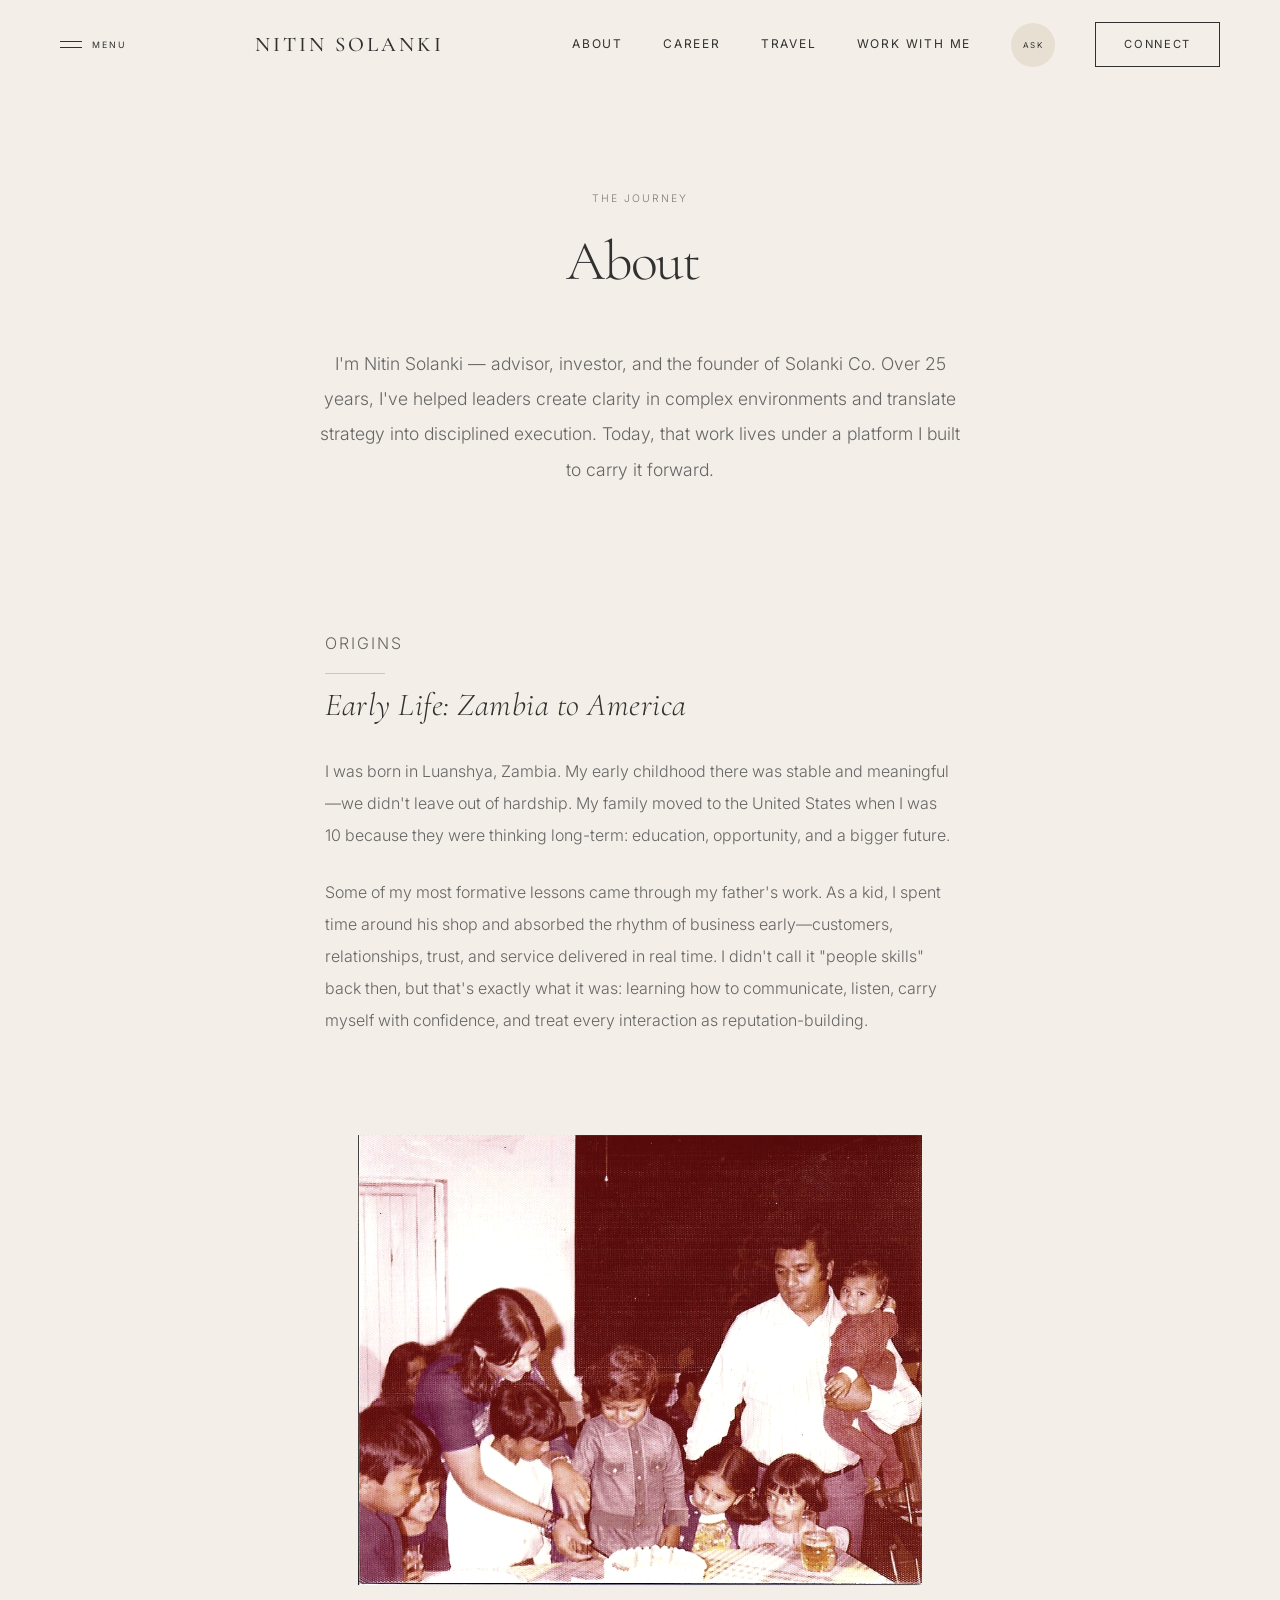
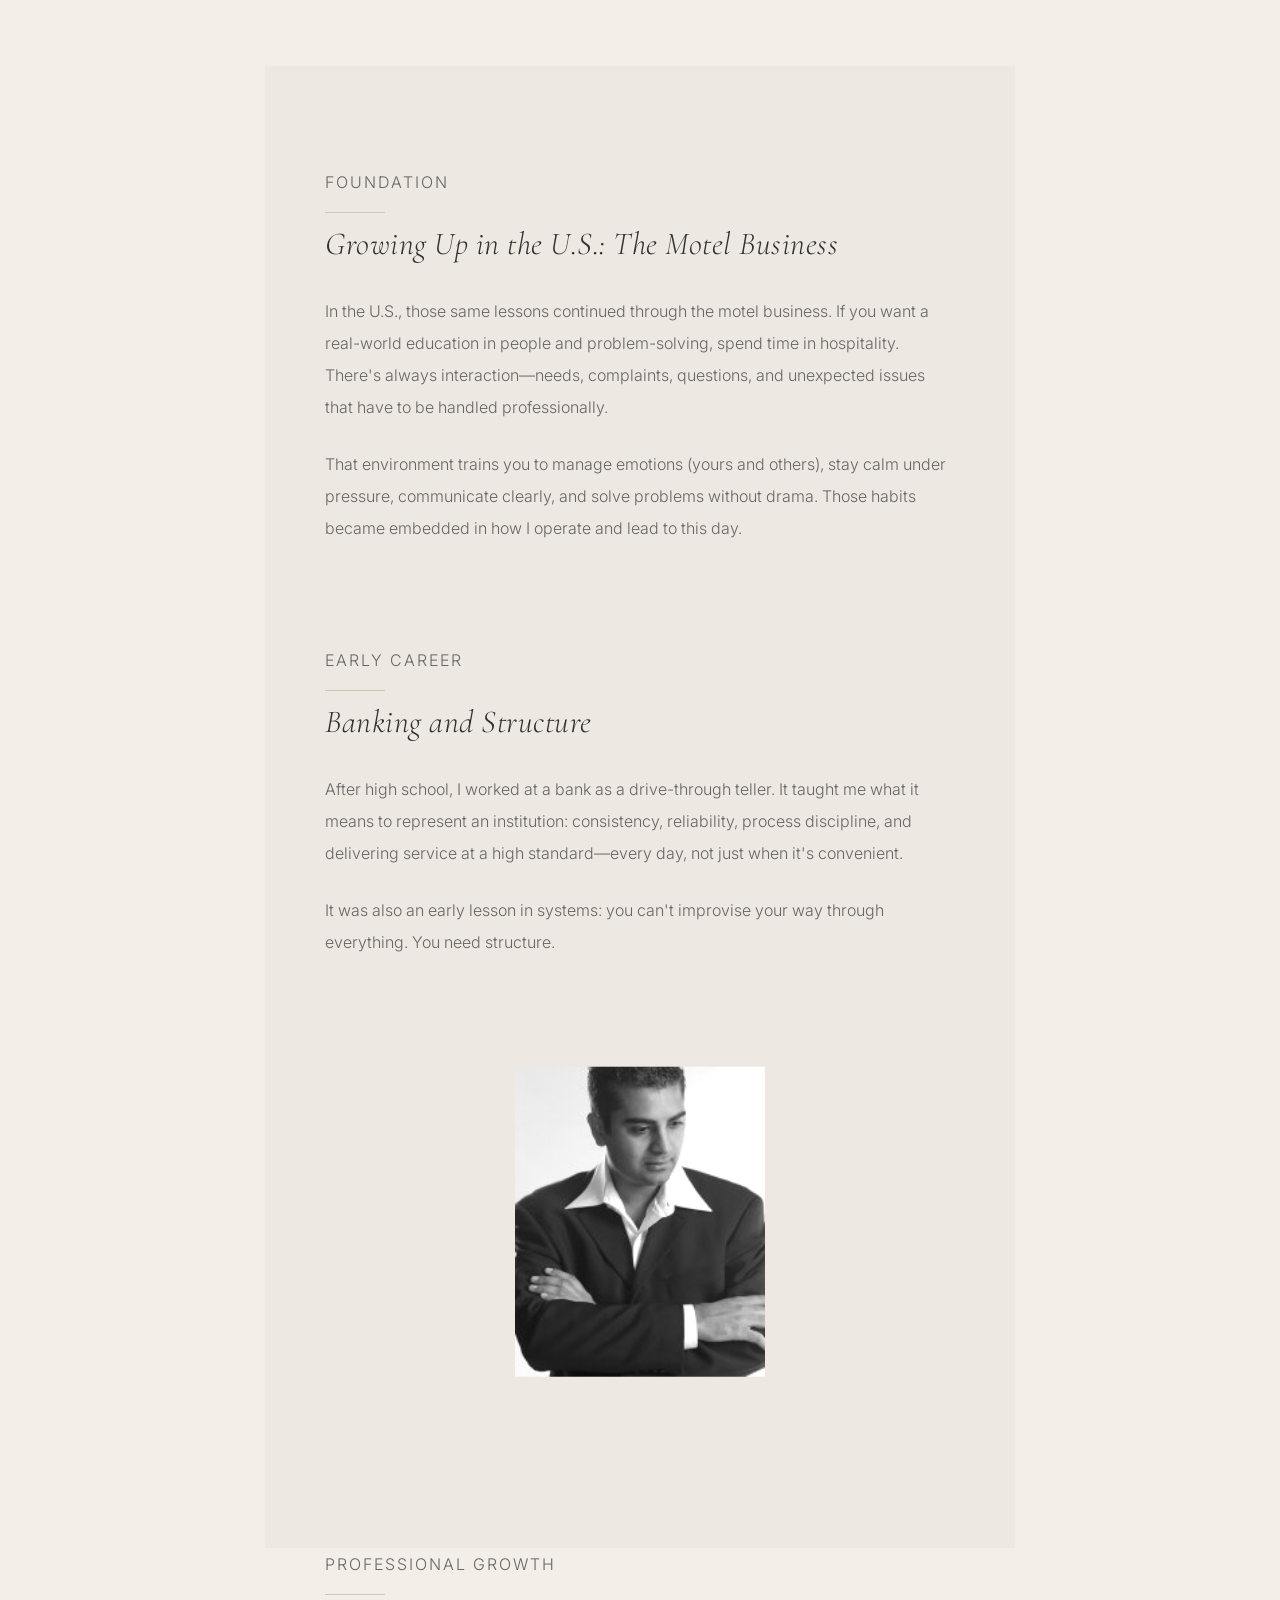
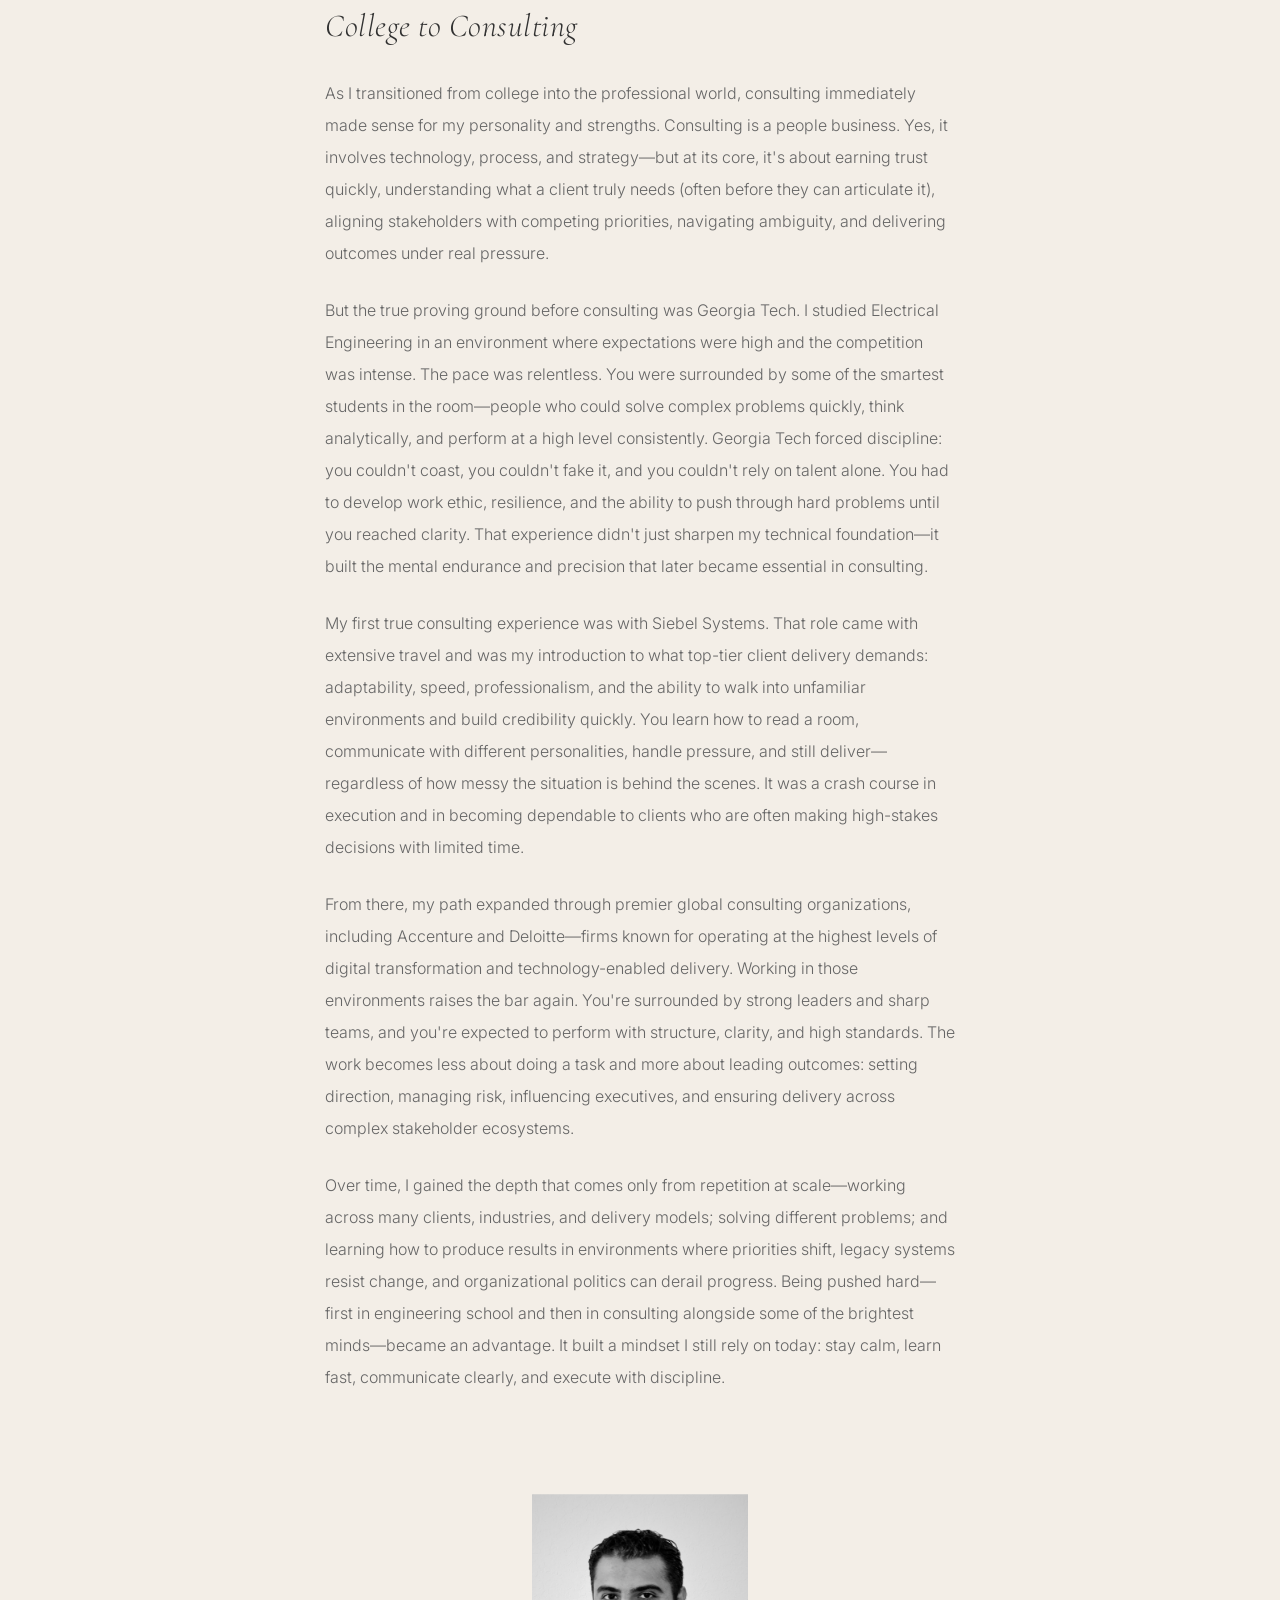
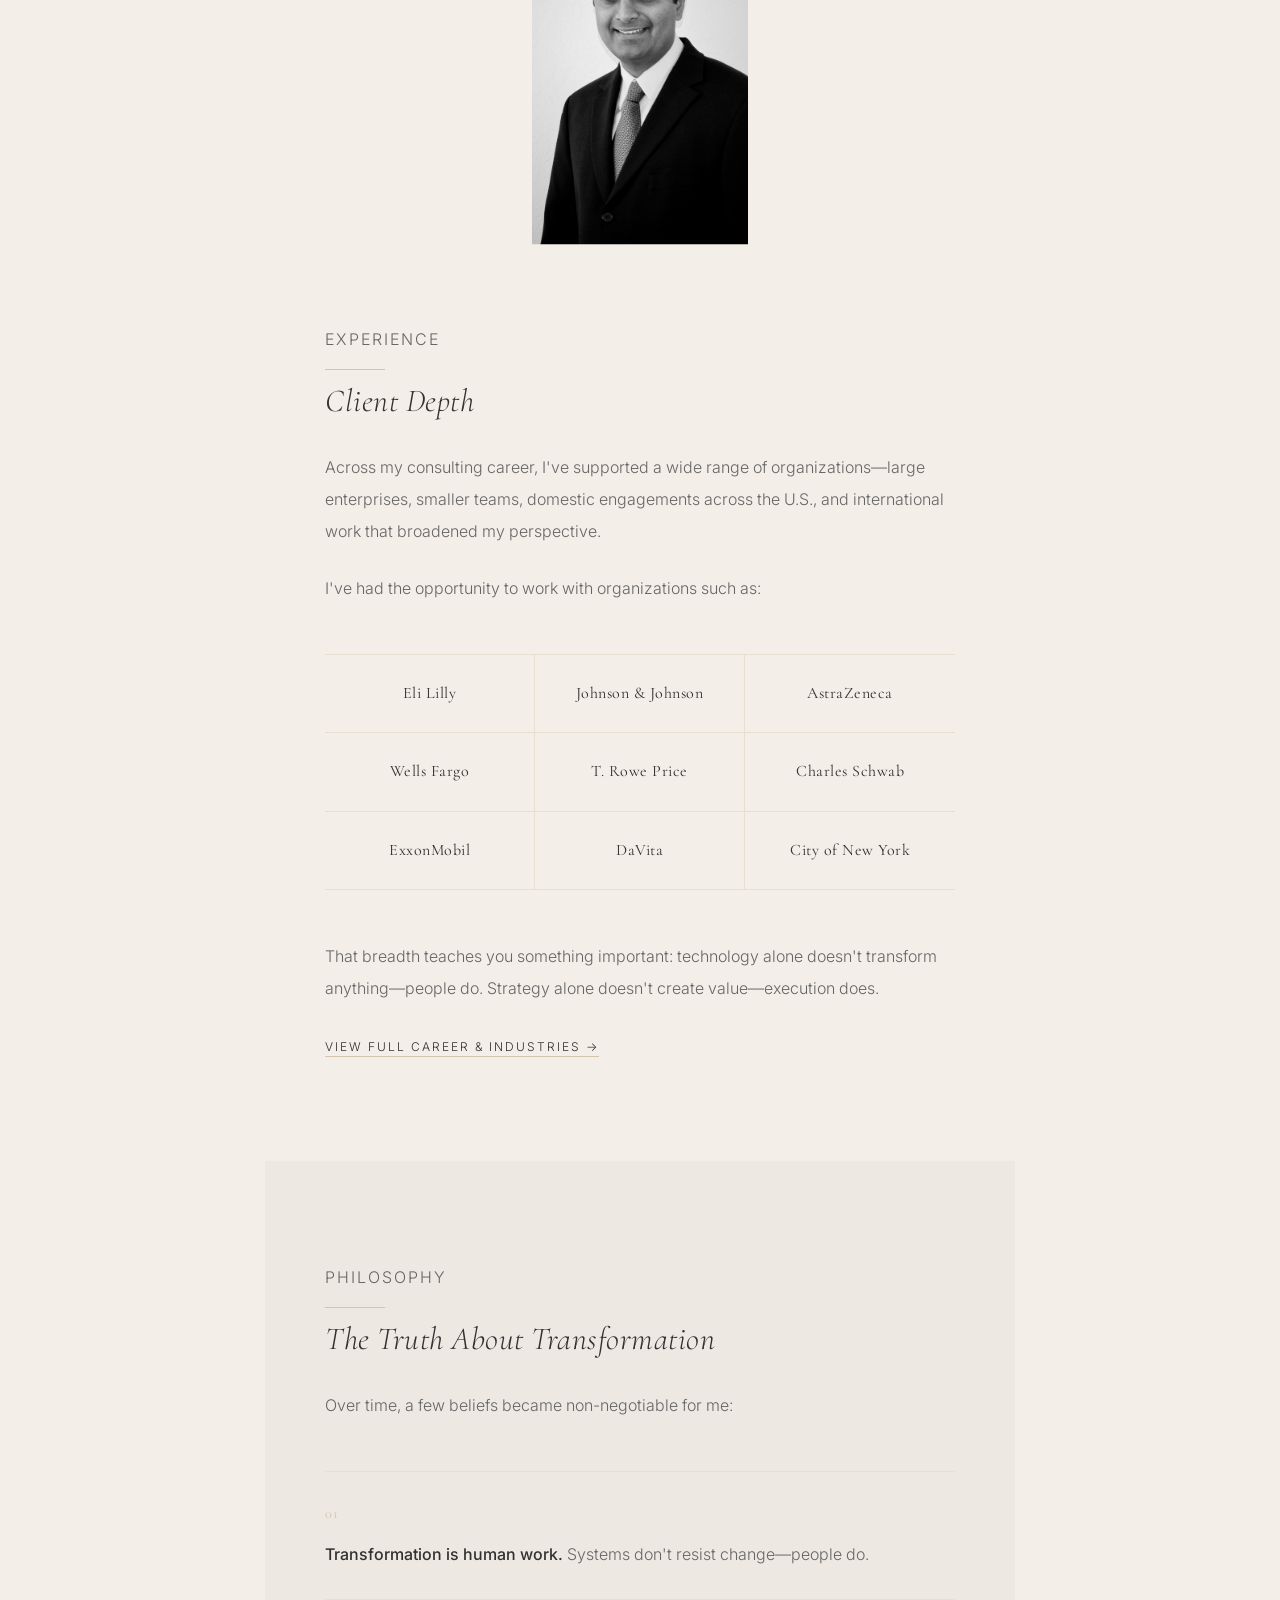
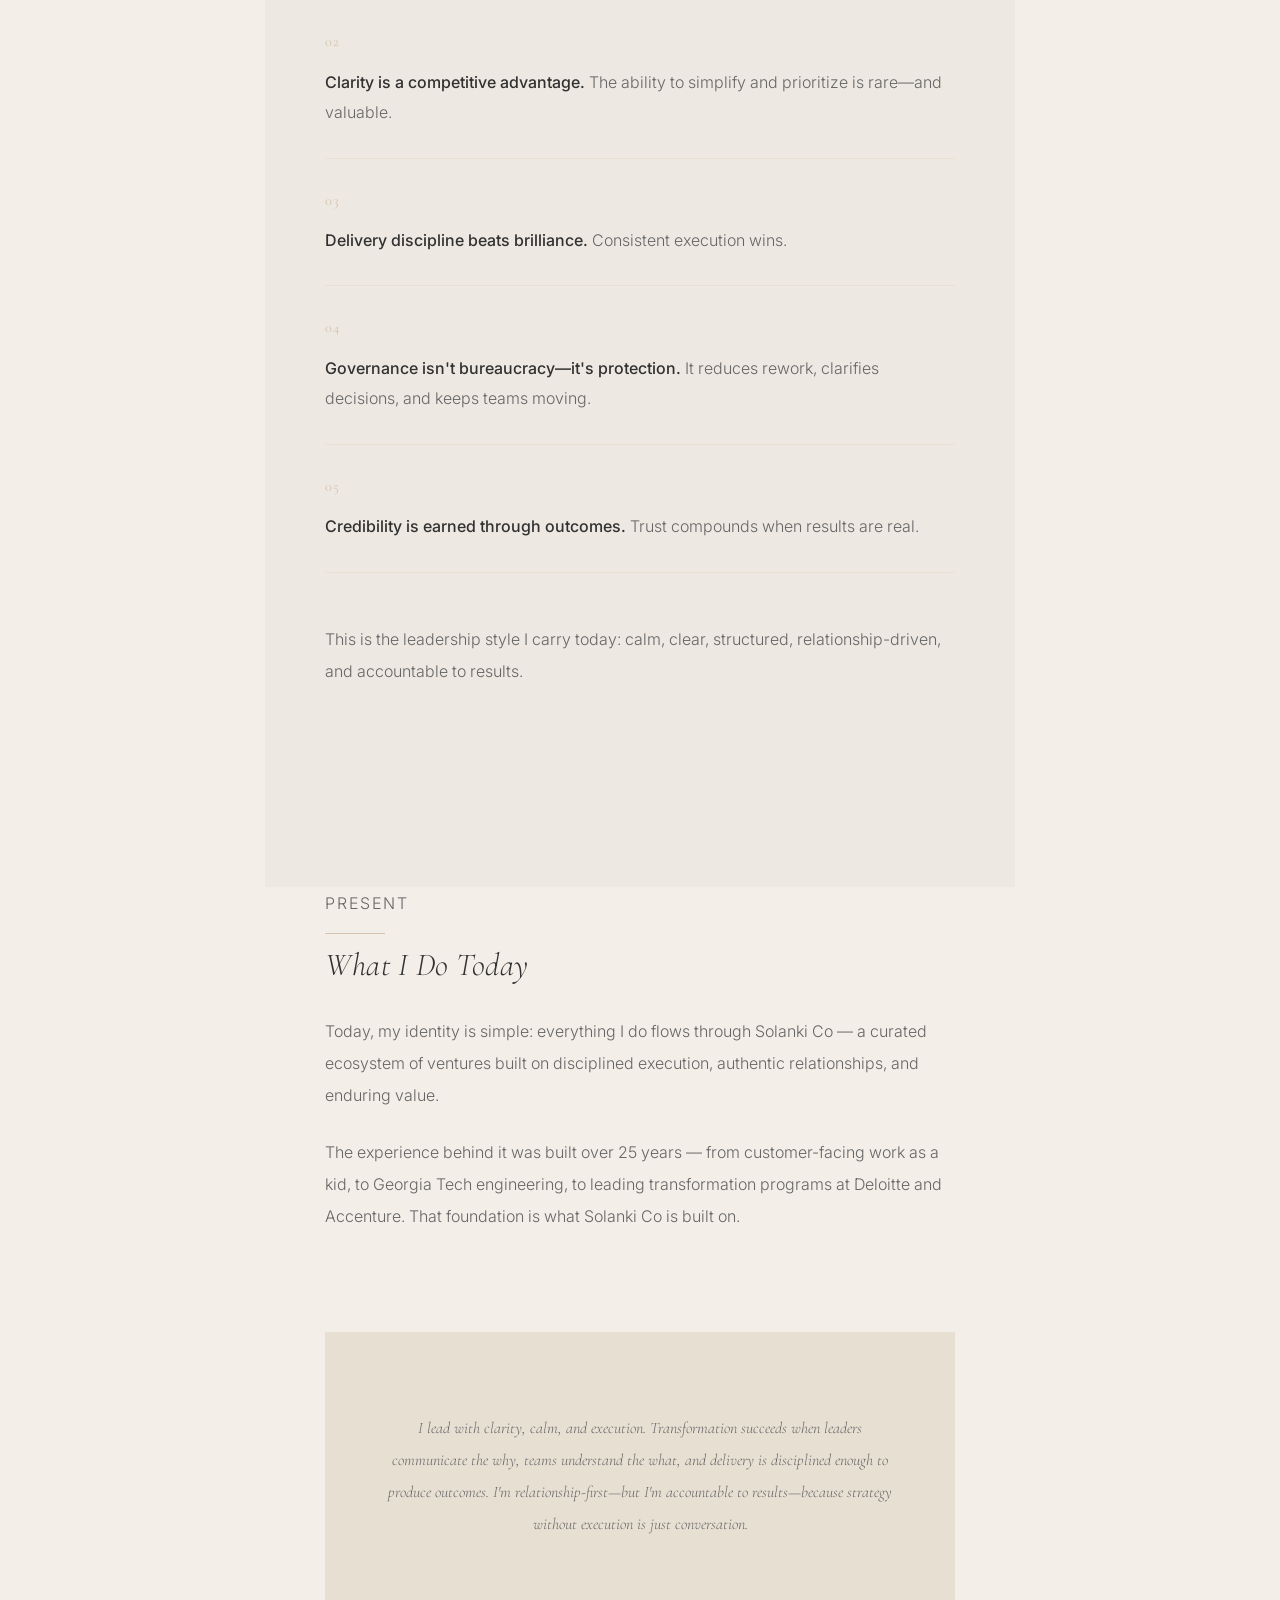
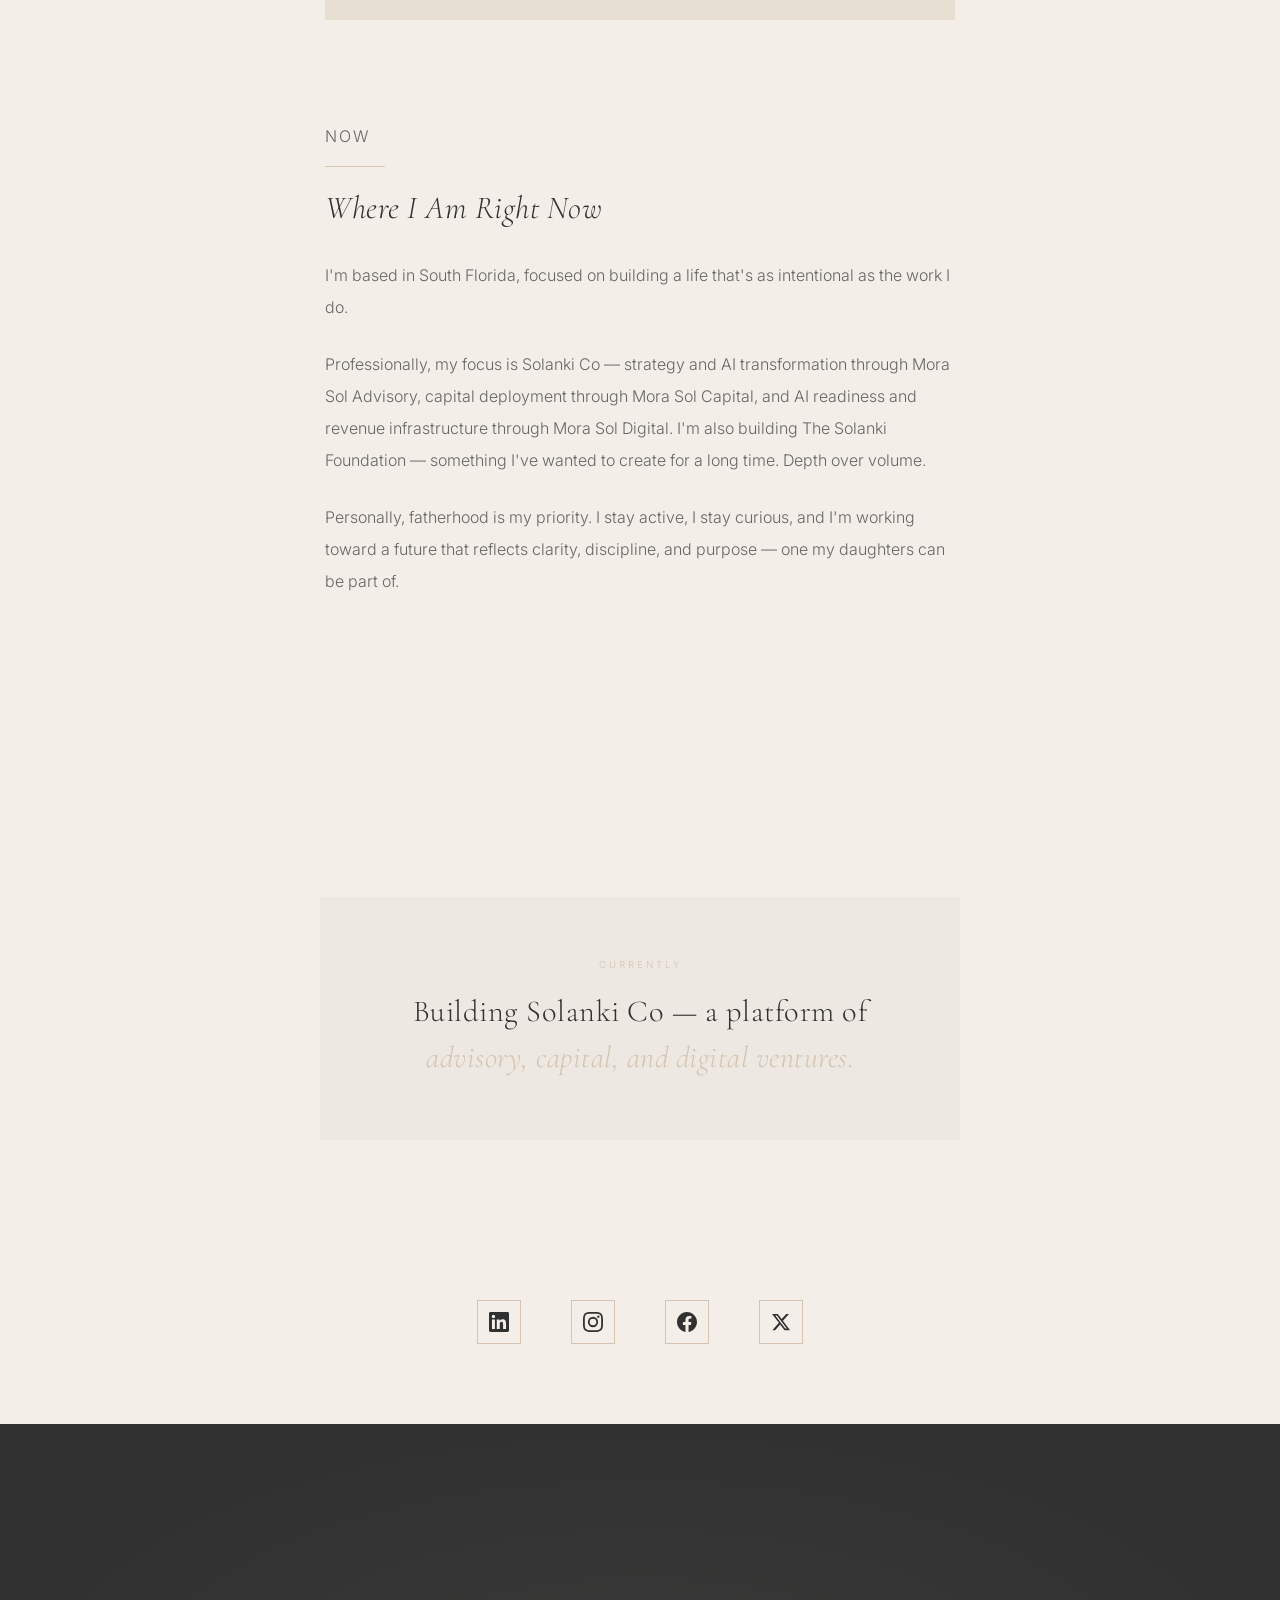
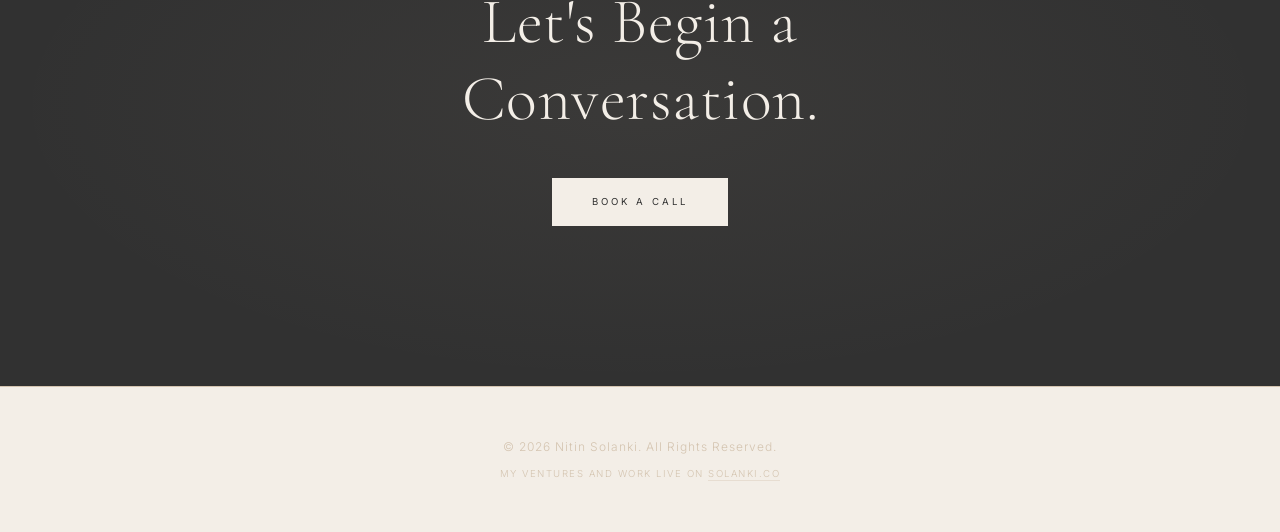
==== commit 84d1b8b9: "Consolidate CSS, fix accessibility, add 404 page - Extract ~500 lines of shared CSS into shared.css " ====
--- a/about.html
+++ b/about.html
@@ -20,6 +20,8 @@
     <link rel="preconnect" href="https://fonts.googleapis.com">
     <link rel="preconnect" href="https://fonts.gstatic.com" crossorigin>
     <link href="https://fonts.googleapis.com/css2?family=Cormorant+Garamond:ital,wght@0,300;0,400;0,500;0,600;1,300;1,400&family=Inter:wght@300;400;500&display=swap" rel="stylesheet">
+    <meta name="theme-color" content="#F3EEE7">
+    <link rel="stylesheet" href="shared.css">
     <script type="application/ld+json">
     {
       "@context": "https://schema.org",
@@ -41,615 +43,7 @@
     }
     </script>
     <style>
-        /* ===== AMAN BRAND COLORS ===== */
-        :root {
-            --primary-bg: #F3EEE7;
-            --primary-text: #313131;
-            --warm-taupe: #D4C4B0;
-            --soft-sand: #E8DFD3;
-            --accent-dark: #000000;
-        }
-
-        /* ===== LOADING SCREEN ===== */
-        .loading-screen {
-            position: fixed;
-            top: 0;
-            left: 0;
-            width: 100%;
-            height: 100vh;
-            background: var(--primary-bg);
-            display: flex;
-            flex-direction: column;
-            justify-content: center;
-            align-items: center;
-            z-index: 9999;
-            transition: opacity 0.6s cubic-bezier(0.4, 0, 0.2, 1), visibility 0.6s cubic-bezier(0.4, 0, 0.2, 1);
-        }
-
-        .loading-screen.hidden {
-            opacity: 0;
-            visibility: hidden;
-        }
-
-        .loading-logo {
-            font-family: 'Cormorant Garamond', Georgia, serif;
-            font-size: 1.8rem;
-            font-weight: 400;
-            letter-spacing: 4px;
-            text-transform: uppercase;
-            color: var(--primary-text);
-            opacity: 0;
-            animation: logoFadeIn 1.2s cubic-bezier(0.4, 0, 0.2, 1) forwards;
-        }
-
-        .loading-line {
-            width: 60px;
-            height: 1px;
-            background: var(--warm-taupe);
-            margin-top: 30px;
-            transform: scaleX(0);
-            animation: lineExpand 1s cubic-bezier(0.4, 0, 0.2, 1) 0.4s forwards;
-        }
-
-        @keyframes logoFadeIn {
-            0% {
-                opacity: 0;
-                transform: translateY(10px);
-            }
-            100% {
-                opacity: 1;
-                transform: translateY(0);
-            }
-        }
-
-        @keyframes lineExpand {
-            0% {
-                transform: scaleX(0);
-            }
-            100% {
-                transform: scaleX(1);
-            }
-        }
-
-        /* ===== SCROLL ANIMATIONS ===== */
-        .fade-in {
-            opacity: 0;
-            transform: translateY(30px);
-            transition: opacity 0.8s cubic-bezier(0.4, 0, 0.2, 1), transform 0.8s cubic-bezier(0.4, 0, 0.2, 1);
-        }
-
-        .fade-in.visible {
-            opacity: 1;
-            transform: translateY(0);
-        }
-
-        .fade-in-left {
-            opacity: 0;
-            transform: translateX(-40px);
-            transition: opacity 0.8s cubic-bezier(0.4, 0, 0.2, 1), transform 0.8s cubic-bezier(0.4, 0, 0.2, 1);
-        }
-
-        .fade-in-left.visible {
-            opacity: 1;
-            transform: translateX(0);
-        }
-
-        .fade-in-right {
-            opacity: 0;
-            transform: translateX(40px);
-            transition: opacity 0.8s cubic-bezier(0.4, 0, 0.2, 1), transform 0.8s cubic-bezier(0.4, 0, 0.2, 1);
-        }
-
-        .fade-in-right.visible {
-            opacity: 1;
-            transform: translateX(0);
-        }
-
-        /* Staggered animations for list items */
-        .stagger-item {
-            opacity: 0;
-            transform: translateY(20px);
-            transition: opacity 0.6s cubic-bezier(0.4, 0, 0.2, 1), transform 0.6s cubic-bezier(0.4, 0, 0.2, 1);
-        }
-
-        .stagger-item.visible {
-            opacity: 1;
-            transform: translateY(0);
-        }
-
-        .stagger-item:nth-child(1) { transition-delay: 0s; }
-        .stagger-item:nth-child(2) { transition-delay: 0.1s; }
-        .stagger-item:nth-child(3) { transition-delay: 0.15s; }
-        .stagger-item:nth-child(4) { transition-delay: 0.2s; }
-        .stagger-item:nth-child(5) { transition-delay: 0.25s; }
-        .stagger-item:nth-child(6) { transition-delay: 0.3s; }
-        .stagger-item:nth-child(7) { transition-delay: 0.35s; }
-        .stagger-item:nth-child(8) { transition-delay: 0.4s; }
-        .stagger-item:nth-child(9) { transition-delay: 0.45s; }
-
-        /* ===== ENHANCED HOVER ANIMATIONS ===== */
-        /* Brand: "Subtle -- slight opacity change or underline animation, never aggressive transforms" */
-        .hover-lift {
-            transition: opacity 0.4s cubic-bezier(0.4, 0, 0.2, 1);
-        }
-
-        .hover-lift:hover {
-            opacity: 0.7;
-        }
-
-        .hover-underline {
-            position: relative;
-        }
-
-        .hover-underline::after {
-            content: '';
-            position: absolute;
-            bottom: -2px;
-            left: 0;
-            width: 0;
-            height: 1px;
-            background: currentColor;
-            transition: width 0.4s cubic-bezier(0.4, 0, 0.2, 1);
-        }
-
-        .hover-underline:hover::after {
-            width: 100%;
-        }
-
-        /* ===== PARALLAX IMAGES ===== */
-        .parallax-container {
-            overflow: hidden;
-            position: relative;
-        }
-
-        .parallax-image {
-            transition: transform 0.1s ease-out;
-            will-change: transform;
-        }
-
-        /* ===== SIGNATURE HORIZONTAL LINE MOTIFS ===== */
-        .line-accent {
-            position: relative;
-        }
-
-        .line-accent::before {
-            content: '';
-            position: absolute;
-            left: 0;
-            bottom: -15px;
-            width: 60px;
-            height: 1px;
-            background: var(--warm-taupe);
-            transform: scaleX(0);
-            transform-origin: left;
-            transition: transform 1s cubic-bezier(0.25, 0.46, 0.45, 0.94);
-        }
-
-        .line-accent.visible::before {
-            transform: scaleX(1);
-        }
-
-        /* Centered line accent variant */
-        .line-accent-center::before {
-            left: 50%;
-            transform: translateX(-50%) scaleX(0);
-        }
-
-        .line-accent-center.visible::before {
-            transform: translateX(-50%) scaleX(1);
-        }
-
-        /* Section divider — tonal zone shift */
-        .section-divider {
-            width: 100%;
-            height: 0;
-            margin: 0;
-            padding: 0;
-            border: none;
-            background: none;
-            opacity: 1;
-            transform: none;
-        }
-
-        .section-divider.visible {
-            opacity: 1;
-            transform: none;
-        }
-
-        /* Tonal zoning — alternating story sections */
-        .tonal-zone {
-            background: #EDE8E1;
-            padding: 60px 0;
-            margin: 0 -20px;
-            padding-left: 20px;
-            padding-right: 20px;
-        }
-
-        @media (min-width: 768px) {
-            .tonal-zone {
-                margin: 0 -40px;
-                padding-left: 40px;
-                padding-right: 40px;
-                padding-top: 80px;
-                padding-bottom: 80px;
-            }
-        }
-
-        @media (min-width: 1024px) {
-            .tonal-zone {
-                margin: 0 -60px;
-                padding-left: 60px;
-                padding-right: 60px;
-                padding-top: 100px;
-                padding-bottom: 100px;
-            }
-        }
-
-        /* ===== CUSTOM CURSOR ===== */
-        .custom-cursor {
-            position: fixed;
-            width: 20px;
-            height: 20px;
-            border: 1px solid var(--warm-taupe);
-            border-radius: 0;
-            pointer-events: none;
-            z-index: 10000;
-            opacity: 0;
-            transform: translate(-50%, -50%) scale(1);
-            transition: opacity 0.4s cubic-bezier(0.4, 0, 0.2, 1), transform 0.2s cubic-bezier(0.4, 0, 0.2, 1), border-color 0.3s cubic-bezier(0.4, 0, 0.2, 1);
-        }
-
-        .custom-cursor.visible {
-            opacity: 0.7;
-        }
-
-        .custom-cursor.hover {
-            transform: translate(-50%, -50%) scale(1.4);
-            border-color: var(--primary-text);
-            opacity: 0.5;
-        }
-
-        .custom-cursor.click {
-            transform: translate(-50%, -50%) scale(0.9);
-        }
-
-        .cursor-dot {
-            position: fixed;
-            width: 3px;
-            height: 3px;
-            background: var(--warm-taupe);
-            border-radius: 0;
-            pointer-events: none;
-            z-index: 10001;
-            opacity: 0;
-            transform: translate(-50%, -50%);
-            transition: opacity 0.3s cubic-bezier(0.4, 0, 0.2, 1);
-        }
-
-        .cursor-dot.visible {
-            opacity: 1;
-        }
-
-        @media (hover: none) and (pointer: coarse) {
-            .custom-cursor,
-            .cursor-dot {
-                display: none !important;
-            }
-        }
-
-        /* ===== TEXT REVEAL ANIMATIONS ===== */
-        .text-reveal {
-            overflow: hidden;
-        }
-
-        .text-reveal-inner {
-            display: inline-block;
-            transform: translateY(100%);
-            opacity: 0;
-            transition: transform 0.8s cubic-bezier(0.25, 0.46, 0.45, 0.94), opacity 0.8s cubic-bezier(0.4, 0, 0.2, 1);
-        }
-
-        .text-reveal.visible .text-reveal-inner {
-            transform: translateY(0);
-            opacity: 1;
-        }
-
-        .word-reveal .word {
-            display: inline-block;
-            overflow: hidden;
-            margin-right: 0.25em;
-        }
-
-        .word-reveal .word-inner {
-            display: inline-block;
-            transform: translateY(110%);
-            transition: transform 0.6s cubic-bezier(0.25, 0.46, 0.45, 0.94);
-        }
-
-        .word-reveal.visible .word-inner {
-            transform: translateY(0);
-        }
-
-        .char-reveal .char {
-            display: inline-block;
-            opacity: 0;
-            transform: translateY(30px);
-            transition: transform 0.5s cubic-bezier(0.25, 0.46, 0.45, 0.94), opacity 0.5s cubic-bezier(0.4, 0, 0.2, 1);
-        }
-
-        .char-reveal.visible .char {
-            opacity: 1;
-            transform: translateY(0);
-        }
-
-        .fade-blur {
-            opacity: 0;
-            transform: translateY(20px);
-            filter: blur(5px);
-            transition: opacity 0.8s cubic-bezier(0.4, 0, 0.2, 1), transform 0.8s cubic-bezier(0.4, 0, 0.2, 1), filter 0.8s cubic-bezier(0.4, 0, 0.2, 1);
-        }
-
-        .fade-blur.visible {
-            opacity: 1;
-            transform: translateY(0);
-            filter: blur(0);
-        }
-
-        /* ===== RESET & BASE (Mobile First) ===== */
-        * {
-            margin: 0;
-            padding: 0;
-            box-sizing: border-box;
-        }
-
-        html {
-            scroll-behavior: smooth;
-        }
-
-        body {
-            font-family: 'Inter', -apple-system, BlinkMacSystemFont, sans-serif;
-            background-color: var(--primary-bg);
-            color: var(--primary-text);
-            line-height: 1.8;
-            font-weight: 300;
-            font-size: 16px;
-        }
-
-        h1, h2, h3, h4 {
-            font-family: 'Cormorant Garamond', Georgia, serif;
-            font-weight: 300;
-            letter-spacing: 0.5px;
-        }
-
-        h1 {
-            font-weight: 200;
-        }
-
-        h2 {
-            font-weight: 300;
-            font-style: italic;
-        }
-
-        img {
-            max-width: 100%;
-            height: auto;
-            display: block;
-        }
-
-        /* ===== HEADER - AMAN STYLE (Mobile First) ===== */
-        /* Structure: Hamburger (left) - Logo (center) - Reserve (right) */
-        header {
-            position: fixed;
-            top: 0;
-            left: 0;
-            right: 0;
-            z-index: 1000;
-            padding: 18px 20px;
-            display: grid;
-            grid-template-columns: auto 1fr auto;
-            align-items: center;
-            gap: 12px;
-            background: rgba(243, 238, 231, 0.95);
-            backdrop-filter: blur(10px);
-            transition: all 0.4s cubic-bezier(0.4, 0, 0.2, 1);
-        }
-
-        header.scrolled {
-            background: rgba(243, 238, 231, 0.98);
-            border-bottom: 1px solid rgba(212, 196, 176, 0.3);
-        }
-
-        /* Hamburger Menu Button — Aman Style */
-        .hamburger {
-            display: flex;
-            align-items: center;
-            gap: 10px;
-            background: none;
-            border: none;
-            cursor: pointer;
-            padding: 0;
-            z-index: 1001;
-        }
-
-        .hamburger-lines {
-            display: flex;
-            flex-direction: column;
-            justify-content: center;
-            width: 20px;
-            height: 14px;
-        }
-
-        .hamburger-lines span {
-            display: block;
-            width: 100%;
-            height: 1px;
-            background: var(--primary-text);
-            transition: all 0.3s cubic-bezier(0.4, 0, 0.2, 1);
-        }
-
-        .hamburger-lines span:first-child {
-            margin-bottom: 5px;
-        }
-
-        .hamburger-label {
-            font-family: 'Inter', sans-serif;
-            font-size: 0.55rem;
-            font-weight: 400;
-            letter-spacing: 2px;
-            text-transform: uppercase;
-            color: var(--primary-text);
-            display: none;
-        }
-
-        .hamburger.active .hamburger-lines span:first-child {
-            transform: rotate(45deg) translate(2px, 2px);
-        }
-
-        .hamburger.active .hamburger-lines span:last-child {
-            transform: rotate(-45deg) translate(2px, -2px);
-        }
-
-        .hamburger.active .hamburger-label {
-            visibility: hidden;
-        }
-
-        /* Logo - Centered */
-        .logo {
-            font-family: 'Cormorant Garamond', Georgia, serif;
-            font-size: 1rem;
-            font-weight: 500;
-            letter-spacing: 2px;
-            text-transform: uppercase;
-            color: var(--primary-text);
-            text-decoration: none;
-            text-align: center;
-            justify-self: center;
-            white-space: nowrap;
-        }
-
-        /* Aman-inspired A — crossbar-less chevron */
-        .logo-a {
-            position: relative;
-            display: inline-block;
-            color: transparent;
-        }
-
-        .logo-a::after {
-            content: '';
-            position: absolute;
-            top: 0.08em;
-            left: 5%;
-            width: 90%;
-            height: 0.75em;
-            background-image: url("data:image/svg+xml,%3Csvg xmlns='http://www.w3.org/2000/svg' viewBox='0 0 14 20'%3E%3Cline x1='7' y1='0.5' x2='0.5' y2='19.5' stroke='%23313131' stroke-width='1.1'/%3E%3Cline x1='7' y1='0.5' x2='13.5' y2='19.5' stroke='%23313131' stroke-width='1.1'/%3E%3C/svg%3E");
-            background-size: contain;
-            background-repeat: no-repeat;
-            background-position: center;
-        }
-
-        /* Reserve Button - Right */
-        .header-cta {
-            display: flex;
-            justify-content: flex-end;
-        }
-
-        .reserve-btn {
-            display: inline-flex;
-            align-items: center;
-            justify-content: center;
-            color: var(--primary-text);
-            background: transparent;
-            border: 1px solid var(--primary-text);
-            text-decoration: none;
-            font-size: 0.6rem;
-            font-weight: 400;
-            letter-spacing: 1.5px;
-            text-transform: uppercase;
-            padding: 12px 24px;
-            min-height: 44px;
-            white-space: nowrap;
-            transition: opacity 0.4s cubic-bezier(0.4, 0, 0.2, 1);
-        }
-
-        .reserve-btn:hover {
-            background: var(--primary-text);
-            color: var(--primary-bg);
-        }
-
-        /* Full-Screen Navigation Overlay */
-        .nav-overlay {
-            position: fixed;
-            top: 0;
-            left: 0;
-            width: 100%;
-            height: 100vh;
-            background: var(--primary-bg);
-            z-index: 999;
-            display: flex;
-            flex-direction: column;
-            justify-content: center;
-            align-items: center;
-            opacity: 0;
-            visibility: hidden;
-            transition: opacity 0.4s cubic-bezier(0.4, 0, 0.2, 1), visibility 0.4s cubic-bezier(0.4, 0, 0.2, 1);
-        }
-
-        .nav-overlay.active {
-            opacity: 1;
-            visibility: visible;
-        }
-
-        .nav-overlay nav {
-            display: flex;
-            flex-direction: column;
-            align-items: center;
-            gap: 35px;
-        }
-
-        .nav-overlay nav a {
-            font-family: 'Cormorant Garamond', Georgia, serif;
-            font-size: 2rem;
-            font-weight: 300;
-            color: var(--primary-text);
-            text-decoration: none;
-            letter-spacing: 0.15em;
-            transition: opacity 0.3s cubic-bezier(0.4, 0, 0.2, 1);
-        }
-
-        .nav-overlay nav a:hover {
-            opacity: 0.5;
-        }
-
-        .nav-social {
-            position: absolute;
-            bottom: 60px;
-            display: flex;
-            gap: 30px;
-        }
-
-        .nav-social a {
-            font-size: 0.7rem;
-            font-weight: 400;
-            letter-spacing: 2px;
-            text-transform: uppercase;
-            color: var(--warm-taupe);
-            text-decoration: none;
-            transition: color 0.3s cubic-bezier(0.4, 0, 0.2, 1);
-        }
-
-        .nav-social a:hover {
-            color: var(--primary-text);
-        }
-
-        /* Desktop Navigation Links (hidden on mobile) */
-        .desktop-nav {
-            display: none;
-        }
-
-        /* Body scroll lock when menu is open */
-        body.menu-open {
-            overflow: hidden;
-        }
+        
 
         /* ===== PAGE HERO (Mobile First) ===== */
         .page-hero {
@@ -664,7 +58,7 @@
             font-weight: 300;
             letter-spacing: 2px;
             text-transform: uppercase;
-            color: #9B9183;
+            color: #847A6F;
             margin-bottom: 15px;
             display: block;
         }
@@ -703,7 +97,7 @@
             font-weight: 300;
             letter-spacing: 2px;
             text-transform: uppercase;
-            color: #9B9183;
+            color: #847A6F;
             margin-bottom: 15px;
         }
 
@@ -861,36 +255,7 @@
             fill: var(--primary-bg);
         }
 
-        /* ===== FOOTER (Mobile First) ===== */
-        footer {
-            padding: 40px 20px;
-            text-align: center;
-            font-size: 0.7rem;
-            font-weight: 300;
-            color: var(--warm-taupe);
-            letter-spacing: 1px;
-            background: var(--primary-bg);
-            border-top: 1px solid var(--soft-sand);
-        }
-
-        .footer-relationship {
-            margin-top: 8px;
-            font-size: 0.6rem;
-            letter-spacing: 1.5px;
-            text-transform: uppercase;
-        }
-
-        .footer-relationship a {
-            color: var(--warm-taupe);
-            text-decoration: none;
-            border-bottom: 1px solid rgba(212, 196, 176, 0.4);
-            padding-bottom: 1px;
-            transition: border-color 0.3s ease;
-        }
-
-        .footer-relationship a:hover {
-            border-color: var(--warm-taupe);
-        }
+        
 
         /* ========================================
            TABLET STYLES (min-width: 768px)
@@ -1187,43 +552,12 @@
             .now-heading { font-size: 1.9rem; }
         }
 
-        /* ===== DARK CTA ===== */
-        .dark-cta {
-            background: #313131;
-            padding: 80px 20px;
-            text-align: center;
-        }
-
-        .dark-cta h2 {
-            font-family: 'Cormorant Garamond', Georgia, serif;
-            font-size: 2.4rem;
-            color: #F3EEE7;
-            font-weight: 300;
-            font-style: normal;
-            margin-bottom: 28px;
-            line-height: 1.3;
-        }
-
-        .dark-cta-button {
-            display: inline-block;
-            padding: 14px 32px;
-            border: 1px solid rgba(243, 238, 231, 0.4);
-            color: #F3EEE7;
-            text-decoration: none;
-            font-size: 0.7rem;
-            letter-spacing: 2px;
-            text-transform: uppercase;
-            transition: all 0.3s cubic-bezier(0.4, 0, 0.2, 1);
-        }
-
-        .dark-cta-button:hover {
-            background: #F3EEE7;
-            color: #313131;
-            border-color: #F3EEE7;
-        }
+        
     </style>
 </head>
 <body>
+    <a href="#main-content" class="skip-to-content">Skip to content</a>
+    
 
     <!-- Loading Screen -->
     <div class="loading-screen">
@@ -1271,7 +605,7 @@
     </div>
 
     <!-- Page Hero -->
-    <section class="page-hero fade-in">
+    <section class="page-hero fade-in" id="main-content">
         <span class="eyebrow">The Journey</span>
         <h1 class="page-title">About</h1>
         <p class="page-subtitle">
--- a/shared.css
+++ b/shared.css
@@ -0,0 +1,888 @@
+/* ============================================
+   SHARED.CSS — Nitin Solanki Brand System
+   Common styles across all pages
+   ============================================ */
+
+/* ===== BRAND COLORS ===== */
+:root {
+    --primary-bg: #F3EEE7;
+    --primary-text: #313131;
+    --warm-taupe: #D4C4B0;
+    --soft-sand: #E8DFD3;
+    --accent-dark: #000000;
+    --tonal-bg: #EDE8E1;
+    --eyebrow-color: #847A6F;
+    --body-secondary: #666;
+    --body-tertiary: #6B6560;
+}
+
+/* ===== RESET & BASE (Mobile First) ===== */
+* {
+    margin: 0;
+    padding: 0;
+    box-sizing: border-box;
+}
+
+html {
+    scroll-behavior: smooth;
+}
+
+body {
+    font-family: 'Inter', -apple-system, BlinkMacSystemFont, sans-serif;
+    background-color: var(--primary-bg);
+    color: var(--primary-text);
+    line-height: 1.7;
+    font-weight: 300;
+    font-size: 16px;
+}
+
+body.menu-open {
+    overflow: hidden;
+}
+
+/* Typography - Serif for headlines */
+h1, h2, h3, h4 {
+    font-family: 'Cormorant Garamond', Georgia, serif;
+    font-weight: 300;
+    letter-spacing: 0.5px;
+}
+
+h1 { font-weight: 200; }
+h2 { font-weight: 300; font-style: italic; }
+
+img {
+    max-width: 100%;
+    height: auto;
+    display: block;
+}
+
+/* ===== SCREEN READER ONLY ===== */
+.sr-only {
+    position: absolute;
+    width: 1px;
+    height: 1px;
+    padding: 0;
+    margin: -1px;
+    overflow: hidden;
+    clip: rect(0, 0, 0, 0);
+    white-space: nowrap;
+    border-width: 0;
+}
+
+/* ===== SKIP TO CONTENT (Accessibility) ===== */
+.skip-to-content {
+    position: absolute;
+    top: -100%;
+    left: 50%;
+    transform: translateX(-50%);
+    background: var(--primary-text);
+    color: var(--primary-bg);
+    padding: 12px 24px;
+    font-size: 0.75rem;
+    font-weight: 400;
+    letter-spacing: 1px;
+    text-transform: uppercase;
+    text-decoration: none;
+    z-index: 10001;
+    transition: top 0.3s ease;
+}
+
+.skip-to-content:focus {
+    top: 10px;
+}
+
+/* ===== LOADING SCREEN ===== */
+.loading-screen {
+    position: fixed;
+    top: 0;
+    left: 0;
+    width: 100%;
+    height: 100vh;
+    background: var(--primary-bg);
+    display: flex;
+    flex-direction: column;
+    justify-content: center;
+    align-items: center;
+    z-index: 9999;
+    transition: opacity 0.6s cubic-bezier(0.4, 0, 0.2, 1), visibility 0.6s cubic-bezier(0.4, 0, 0.2, 1);
+}
+
+.loading-screen.hidden {
+    opacity: 0;
+    visibility: hidden;
+}
+
+.loading-logo {
+    font-family: 'Cormorant Garamond', Georgia, serif;
+    font-size: 1.8rem;
+    font-weight: 400;
+    letter-spacing: 4px;
+    text-transform: uppercase;
+    color: var(--primary-text);
+    opacity: 0;
+    animation: logoFadeIn 1.2s cubic-bezier(0.4, 0, 0.2, 1) forwards;
+}
+
+.loading-line {
+    width: 60px;
+    height: 1px;
+    background: var(--warm-taupe);
+    margin-top: 30px;
+    transform: scaleX(0);
+    animation: lineExpand 1s cubic-bezier(0.4, 0, 0.2, 1) 0.4s forwards;
+}
+
+@keyframes logoFadeIn {
+    0% { opacity: 0; transform: translateY(10px); }
+    100% { opacity: 1; transform: translateY(0); }
+}
+
+@keyframes lineExpand {
+    0% { transform: scaleX(0); }
+    100% { transform: scaleX(1); }
+}
+
+/* ===== SCROLL ANIMATIONS ===== */
+.fade-in {
+    opacity: 0;
+    transform: translateY(30px);
+    transition: opacity 0.8s cubic-bezier(0.4, 0, 0.2, 1), transform 0.8s cubic-bezier(0.4, 0, 0.2, 1);
+}
+
+.fade-in.visible {
+    opacity: 1;
+    transform: translateY(0);
+}
+
+.fade-in-left {
+    opacity: 0;
+    transform: translateX(-40px);
+    transition: opacity 0.8s cubic-bezier(0.4, 0, 0.2, 1), transform 0.8s cubic-bezier(0.4, 0, 0.2, 1);
+}
+
+.fade-in-left.visible {
+    opacity: 1;
+    transform: translateX(0);
+}
+
+.fade-in-right {
+    opacity: 0;
+    transform: translateX(40px);
+    transition: opacity 0.8s cubic-bezier(0.4, 0, 0.2, 1), transform 0.8s cubic-bezier(0.4, 0, 0.2, 1);
+}
+
+.fade-in-right.visible {
+    opacity: 1;
+    transform: translateX(0);
+}
+
+/* Staggered animations — supports up to 9 children */
+.stagger-item {
+    opacity: 0;
+    transform: translateY(20px);
+    transition: opacity 0.6s cubic-bezier(0.4, 0, 0.2, 1), transform 0.6s cubic-bezier(0.4, 0, 0.2, 1);
+}
+
+.stagger-item.visible {
+    opacity: 1;
+    transform: translateY(0);
+}
+
+.stagger-item:nth-child(1) { transition-delay: 0s; }
+.stagger-item:nth-child(2) { transition-delay: 0.1s; }
+.stagger-item:nth-child(3) { transition-delay: 0.15s; }
+.stagger-item:nth-child(4) { transition-delay: 0.2s; }
+.stagger-item:nth-child(5) { transition-delay: 0.25s; }
+.stagger-item:nth-child(6) { transition-delay: 0.3s; }
+.stagger-item:nth-child(7) { transition-delay: 0.35s; }
+.stagger-item:nth-child(8) { transition-delay: 0.4s; }
+.stagger-item:nth-child(9) { transition-delay: 0.45s; }
+
+/* ===== ENHANCED HOVER ANIMATIONS ===== */
+/* Brand: "Subtle — slight opacity change or underline animation, never aggressive transforms" */
+/* Brand: "Shadows: Avoided — flatness and subtlety preferred over depth effects" */
+.hover-lift {
+    transition: opacity 0.4s cubic-bezier(0.4, 0, 0.2, 1);
+}
+
+.hover-lift:hover {
+    opacity: 0.7;
+}
+
+.hover-underline {
+    position: relative;
+}
+
+.hover-underline::after {
+    content: '';
+    position: absolute;
+    bottom: -2px;
+    left: 0;
+    width: 0;
+    height: 1px;
+    background: currentColor;
+    transition: width 0.4s cubic-bezier(0.4, 0, 0.2, 1);
+}
+
+.hover-underline:hover::after {
+    width: 100%;
+}
+
+/* ===== PARALLAX IMAGES ===== */
+.parallax-container {
+    overflow: hidden;
+    position: relative;
+}
+
+.parallax-image {
+    transition: transform 0.1s ease-out;
+    will-change: transform;
+}
+
+/* ===== SIGNATURE HORIZONTAL LINE MOTIFS ===== */
+.line-accent {
+    position: relative;
+}
+
+.line-accent::before {
+    content: '';
+    position: absolute;
+    left: 0;
+    bottom: -15px;
+    width: 60px;
+    height: 1px;
+    background: var(--warm-taupe);
+    transform: scaleX(0);
+    transform-origin: left;
+    transition: transform 1s cubic-bezier(0.25, 0.46, 0.45, 0.94);
+}
+
+.line-accent.visible::before {
+    transform: scaleX(1);
+}
+
+/* Centered line accent variant */
+.line-accent-center::before {
+    left: 50%;
+    transform: translateX(-50%) scaleX(0);
+}
+
+.line-accent-center.visible::before {
+    transform: translateX(-50%) scaleX(1);
+}
+
+/* Section divider — hidden (replaced by tonal zoning) */
+.section-divider {
+    display: none;
+}
+
+/* Animated extending line from headers */
+.extending-line {
+    position: relative;
+    display: inline-block;
+}
+
+.extending-line::after {
+    content: '';
+    position: absolute;
+    right: -80px;
+    top: 50%;
+    width: 60px;
+    height: 1px;
+    background: var(--warm-taupe);
+    transform: scaleX(0);
+    transform-origin: left;
+    transition: transform 0.8s cubic-bezier(0.25, 0.46, 0.45, 0.94) 0.3s;
+}
+
+.extending-line.visible::after {
+    transform: scaleX(1);
+}
+
+/* ===== TONAL ZONING ===== */
+.tonal-zone {
+    background: var(--tonal-bg);
+    padding: 60px 0;
+    margin: 0 -20px;
+    padding-left: 20px;
+    padding-right: 20px;
+}
+
+/* ===== CUSTOM CURSOR ===== */
+.custom-cursor {
+    position: fixed;
+    width: 20px;
+    height: 20px;
+    border: 1px solid var(--warm-taupe);
+    border-radius: 0;
+    pointer-events: none;
+    z-index: 10000;
+    opacity: 0;
+    transform: translate(-50%, -50%) scale(1);
+    transition: opacity 0.4s cubic-bezier(0.4, 0, 0.2, 1), transform 0.2s cubic-bezier(0.4, 0, 0.2, 1), border-color 0.3s cubic-bezier(0.4, 0, 0.2, 1);
+}
+
+.custom-cursor.visible {
+    opacity: 0.7;
+}
+
+.custom-cursor.hover {
+    transform: translate(-50%, -50%) scale(1.4);
+    border-color: var(--primary-text);
+    opacity: 0.5;
+}
+
+.custom-cursor.click {
+    transform: translate(-50%, -50%) scale(0.9);
+}
+
+/* Cursor dot (inner) */
+.cursor-dot {
+    position: fixed;
+    width: 3px;
+    height: 3px;
+    background: var(--warm-taupe);
+    border-radius: 0;
+    pointer-events: none;
+    z-index: 10001;
+    opacity: 0;
+    transform: translate(-50%, -50%);
+    transition: opacity 0.3s cubic-bezier(0.4, 0, 0.2, 1);
+}
+
+.cursor-dot.visible {
+    opacity: 1;
+}
+
+/* Hide custom cursor on touch devices */
+@media (hover: none) and (pointer: coarse) {
+    .custom-cursor,
+    .cursor-dot {
+        display: none !important;
+    }
+}
+
+/* ===== TEXT REVEAL ANIMATIONS ===== */
+.text-reveal {
+    overflow: hidden;
+}
+
+.text-reveal-inner {
+    display: inline-block;
+    transform: translateY(100%);
+    opacity: 0;
+    transition: transform 0.8s cubic-bezier(0.25, 0.46, 0.45, 0.94), opacity 0.8s cubic-bezier(0.4, 0, 0.2, 1);
+}
+
+.text-reveal.visible .text-reveal-inner {
+    transform: translateY(0);
+    opacity: 1;
+}
+
+/* Staggered word reveal */
+.word-reveal .word {
+    display: inline-block;
+    overflow: hidden;
+    margin-right: 0.25em;
+}
+
+.word-reveal .word-inner {
+    display: inline-block;
+    transform: translateY(110%);
+    transition: transform 0.6s cubic-bezier(0.25, 0.46, 0.45, 0.94);
+}
+
+.word-reveal.visible .word-inner {
+    transform: translateY(0);
+}
+
+/* Character reveal animation */
+.char-reveal .char {
+    display: inline-block;
+    opacity: 0;
+    transform: translateY(30px);
+    transition: transform 0.5s cubic-bezier(0.25, 0.46, 0.45, 0.94), opacity 0.5s cubic-bezier(0.4, 0, 0.2, 1);
+}
+
+.char-reveal.visible .char {
+    opacity: 1;
+    transform: translateY(0);
+}
+
+/* Fade up with blur */
+.fade-blur {
+    opacity: 0;
+    transform: translateY(20px);
+    filter: blur(5px);
+    transition: opacity 0.8s cubic-bezier(0.4, 0, 0.2, 1), transform 0.8s cubic-bezier(0.4, 0, 0.2, 1), filter 0.8s cubic-bezier(0.4, 0, 0.2, 1);
+}
+
+.fade-blur.visible {
+    opacity: 1;
+    transform: translateY(0);
+    filter: blur(0);
+}
+
+/* ===== HEADER — AMAN STYLE (Mobile First) ===== */
+/* Structure: Hamburger (left) | Logo (center) | Reserve (right) */
+header {
+    position: fixed;
+    top: 0;
+    left: 0;
+    right: 0;
+    z-index: 1000;
+    padding: 18px 20px;
+    display: grid;
+    grid-template-columns: auto 1fr auto;
+    align-items: center;
+    gap: 12px;
+    background: rgba(243, 238, 231, 0.95);
+    backdrop-filter: blur(10px);
+    transition: all 0.4s cubic-bezier(0.4, 0, 0.2, 1);
+}
+
+header.scrolled {
+    background: rgba(243, 238, 231, 0.98);
+    border-bottom: 1px solid rgba(212, 196, 176, 0.3);
+}
+
+/* Hamburger Menu Button */
+.hamburger {
+    display: flex;
+    align-items: center;
+    gap: 10px;
+    background: none;
+    border: none;
+    cursor: pointer;
+    padding: 0;
+    z-index: 1001;
+}
+
+.hamburger-lines {
+    display: flex;
+    flex-direction: column;
+    justify-content: center;
+    width: 20px;
+    height: 14px;
+}
+
+.hamburger-lines span {
+    display: block;
+    width: 100%;
+    height: 1px;
+    background: var(--primary-text);
+    transition: all 0.3s cubic-bezier(0.4, 0, 0.2, 1);
+}
+
+.hamburger-lines span:first-child {
+    margin-bottom: 5px;
+}
+
+.hamburger-label {
+    font-family: 'Inter', sans-serif;
+    font-size: 0.55rem;
+    font-weight: 400;
+    letter-spacing: 2px;
+    text-transform: uppercase;
+    color: var(--primary-text);
+    display: none;
+}
+
+.hamburger.active .hamburger-lines span:first-child {
+    transform: rotate(45deg) translate(2px, 2px);
+}
+
+.hamburger.active .hamburger-lines span:last-child {
+    transform: rotate(-45deg) translate(2px, -2px);
+}
+
+.hamburger.active .hamburger-label {
+    visibility: hidden;
+}
+
+/* Logo - Centered */
+.logo {
+    font-family: 'Cormorant Garamond', Georgia, serif;
+    font-size: 1rem;
+    font-weight: 500;
+    letter-spacing: 2px;
+    text-transform: uppercase;
+    color: var(--primary-text);
+    text-decoration: none;
+    text-align: center;
+    justify-self: center;
+    white-space: nowrap;
+}
+
+/* Aman-inspired A — crossbar-less chevron */
+.logo-a {
+    position: relative;
+    display: inline-block;
+    color: transparent;
+}
+
+.logo-a::after {
+    content: '';
+    position: absolute;
+    top: 0.08em;
+    left: 5%;
+    width: 90%;
+    height: 0.75em;
+    background-image: url("data:image/svg+xml,%3Csvg xmlns='http://www.w3.org/2000/svg' viewBox='0 0 14 20'%3E%3Cline x1='7' y1='0.5' x2='0.5' y2='19.5' stroke='%23313131' stroke-width='1.1'/%3E%3Cline x1='7' y1='0.5' x2='13.5' y2='19.5' stroke='%23313131' stroke-width='1.1'/%3E%3C/svg%3E");
+    background-size: contain;
+    background-repeat: no-repeat;
+    background-position: center;
+}
+
+/* Reserve Button - Right */
+.header-cta {
+    display: flex;
+    justify-content: flex-end;
+}
+
+.reserve-btn {
+    display: inline-flex;
+    align-items: center;
+    justify-content: center;
+    color: var(--primary-text);
+    background: transparent;
+    border: 1px solid var(--primary-text);
+    text-decoration: none;
+    font-size: 0.6rem;
+    font-weight: 400;
+    letter-spacing: 1.5px;
+    text-transform: uppercase;
+    padding: 12px 24px;
+    min-height: 44px;
+    white-space: nowrap;
+    transition: opacity 0.4s cubic-bezier(0.4, 0, 0.2, 1);
+}
+
+.reserve-btn:hover {
+    background: var(--primary-text);
+    color: var(--primary-bg);
+}
+
+/* Full-Screen Navigation Overlay */
+.nav-overlay {
+    position: fixed;
+    top: 0;
+    left: 0;
+    width: 100%;
+    height: 100vh;
+    background: var(--primary-bg);
+    z-index: 999;
+    display: flex;
+    flex-direction: column;
+    justify-content: center;
+    align-items: center;
+    opacity: 0;
+    visibility: hidden;
+    transition: opacity 0.4s cubic-bezier(0.4, 0, 0.2, 1), visibility 0.4s cubic-bezier(0.4, 0, 0.2, 1);
+}
+
+.nav-overlay.active {
+    opacity: 1;
+    visibility: visible;
+}
+
+.nav-overlay nav {
+    display: flex;
+    flex-direction: column;
+    align-items: center;
+    gap: 35px;
+}
+
+.nav-overlay nav a {
+    font-family: 'Cormorant Garamond', Georgia, serif;
+    font-size: 2rem;
+    font-weight: 300;
+    color: var(--primary-text);
+    text-decoration: none;
+    letter-spacing: 0.15em;
+    transition: opacity 0.3s cubic-bezier(0.4, 0, 0.2, 1);
+}
+
+.nav-overlay nav a:hover {
+    opacity: 0.5;
+}
+
+.nav-social {
+    position: absolute;
+    bottom: 60px;
+    display: flex;
+    gap: 30px;
+}
+
+.nav-social a {
+    font-size: 0.7rem;
+    font-weight: 400;
+    letter-spacing: 2px;
+    text-transform: uppercase;
+    color: var(--warm-taupe);
+    text-decoration: none;
+    transition: color 0.3s cubic-bezier(0.4, 0, 0.2, 1);
+}
+
+.nav-social a:hover {
+    color: var(--primary-text);
+}
+
+/* Desktop Navigation Links (hidden on mobile) */
+.desktop-nav {
+    display: none;
+}
+
+/* ===== SECTION EYEBROWS (unified) ===== */
+.section-eyebrow,
+.eyebrow,
+.page-eyebrow {
+    font-size: 0.6rem;
+    font-weight: 300;
+    letter-spacing: 2px;
+    text-transform: uppercase;
+    color: var(--eyebrow-color);
+    margin-bottom: 20px;
+}
+
+/* ===== DARK CTA SECTION ===== */
+.dark-cta {
+    padding: 100px 20px;
+    background: var(--primary-text);
+    color: var(--primary-bg);
+    text-align: center;
+    position: relative;
+    overflow: hidden;
+}
+
+.dark-cta::before {
+    content: '';
+    position: absolute;
+    inset: 0;
+    background: radial-gradient(ellipse at center, rgba(212, 196, 176, 0.06) 0%, transparent 70%);
+}
+
+.dark-cta h2 {
+    font-family: 'Cormorant Garamond', Georgia, serif;
+    font-size: 2.5rem;
+    font-weight: 300;
+    line-height: 1.2;
+    margin-bottom: 40px;
+    position: relative;
+    color: var(--primary-bg);
+    font-style: normal;
+}
+
+.dark-cta-button {
+    display: inline-block;
+    padding: 16px 40px;
+    background: var(--primary-bg);
+    color: var(--primary-text);
+    text-decoration: none;
+    font-size: 0.6rem;
+    font-weight: 400;
+    letter-spacing: 3px;
+    text-transform: uppercase;
+    transition: all 0.3s cubic-bezier(0.4, 0, 0.2, 1);
+    position: relative;
+}
+
+.dark-cta-button:hover {
+    background: var(--warm-taupe);
+}
+
+/* ===== SOCIAL LINKS ===== */
+.social-section {
+    padding: 50px 20px;
+    display: flex;
+    flex-wrap: wrap;
+    justify-content: center;
+    gap: 24px;
+    background: var(--primary-bg);
+}
+
+.social-icon {
+    width: 44px;
+    height: 44px;
+    display: flex;
+    align-items: center;
+    justify-content: center;
+    border: 1px solid var(--warm-taupe);
+    text-decoration: none;
+    transition: all 0.2s cubic-bezier(0.4, 0, 0.2, 1);
+}
+
+.social-icon svg {
+    width: 20px;
+    height: 20px;
+    fill: var(--primary-text);
+    transition: fill 0.2s cubic-bezier(0.4, 0, 0.2, 1);
+}
+
+.social-icon:hover {
+    background: var(--primary-text);
+    border-color: var(--primary-text);
+    transform: scale(1.1);
+}
+
+.social-icon:hover svg {
+    fill: var(--primary-bg);
+}
+
+/* ===== FOOTER ===== */
+footer {
+    padding: 40px 20px;
+    text-align: center;
+    font-size: 0.7rem;
+    font-weight: 300;
+    color: var(--warm-taupe);
+    letter-spacing: 1px;
+    background: var(--primary-bg);
+    border-top: 1px solid var(--warm-taupe);
+}
+
+.footer-relationship {
+    margin-top: 8px;
+    font-size: 0.6rem;
+    letter-spacing: 1.5px;
+    text-transform: uppercase;
+}
+
+.footer-relationship a {
+    color: var(--warm-taupe);
+    text-decoration: none;
+    border-bottom: 1px solid rgba(212, 196, 176, 0.4);
+    padding-bottom: 1px;
+    transition: border-color 0.3s ease;
+}
+
+.footer-relationship a:hover {
+    border-color: var(--warm-taupe);
+}
+
+/* ===== TABLET (768px) ===== */
+@media (min-width: 768px) {
+    header {
+        padding: 20px 40px;
+        grid-template-columns: auto 1fr auto;
+        gap: 20px;
+    }
+
+    .hamburger-label {
+        display: block;
+    }
+
+    .logo {
+        font-size: 1.2rem;
+    }
+
+    .reserve-btn {
+        font-size: 0.65rem;
+        padding: 11px 20px;
+    }
+
+    .nav-overlay nav a {
+        font-size: 2.5rem;
+    }
+
+    .tonal-zone {
+        margin: 0 -40px;
+        padding-left: 40px;
+        padding-right: 40px;
+        padding-top: 80px;
+        padding-bottom: 80px;
+    }
+
+    .dark-cta {
+        padding: 120px 40px;
+    }
+
+    .dark-cta h2 {
+        font-size: 3rem;
+    }
+
+    .social-section {
+        padding: 60px 40px;
+        gap: 24px;
+    }
+}
+
+/* ===== DESKTOP (1024px) ===== */
+@media (min-width: 1024px) {
+    header {
+        padding: 22px 60px;
+        grid-template-columns: auto 1fr auto;
+        gap: 20px;
+    }
+
+    .logo {
+        font-size: 1.3rem;
+        letter-spacing: 3px;
+    }
+
+    /* Show desktop nav on large screens */
+    .desktop-nav {
+        display: flex;
+        align-items: center;
+        gap: 40px;
+        justify-self: end;
+    }
+
+    .desktop-nav a {
+        color: var(--primary-text);
+        text-decoration: none;
+        font-size: 0.75rem;
+        font-weight: 400;
+        letter-spacing: 0.15em;
+        text-transform: uppercase;
+        transition: opacity 0.4s cubic-bezier(0.4, 0, 0.2, 1);
+    }
+
+    .desktop-nav a:hover {
+        opacity: 0.5;
+    }
+
+    .desktop-nav .reserve-btn {
+        font-size: 0.7rem;
+        padding: 12px 28px;
+        border-color: var(--primary-text);
+    }
+
+    /* Hide mobile CTA on desktop */
+    .header-cta {
+        display: none;
+    }
+
+    .hamburger-lines {
+        width: 22px;
+    }
+
+    .nav-overlay nav a {
+        font-size: 3rem;
+    }
+
+    .tonal-zone {
+        margin: 0 -60px;
+        padding-left: 60px;
+        padding-right: 60px;
+        padding-top: 100px;
+        padding-bottom: 100px;
+    }
+
+    .dark-cta {
+        padding: 160px 60px;
+    }
+
+    .dark-cta h2 {
+        font-size: 4rem;
+    }
+
+    .social-section {
+        padding: 80px 60px;
+        gap: 24px;
+    }
+
+    footer {
+        padding: 50px 60px;
+    }
+}
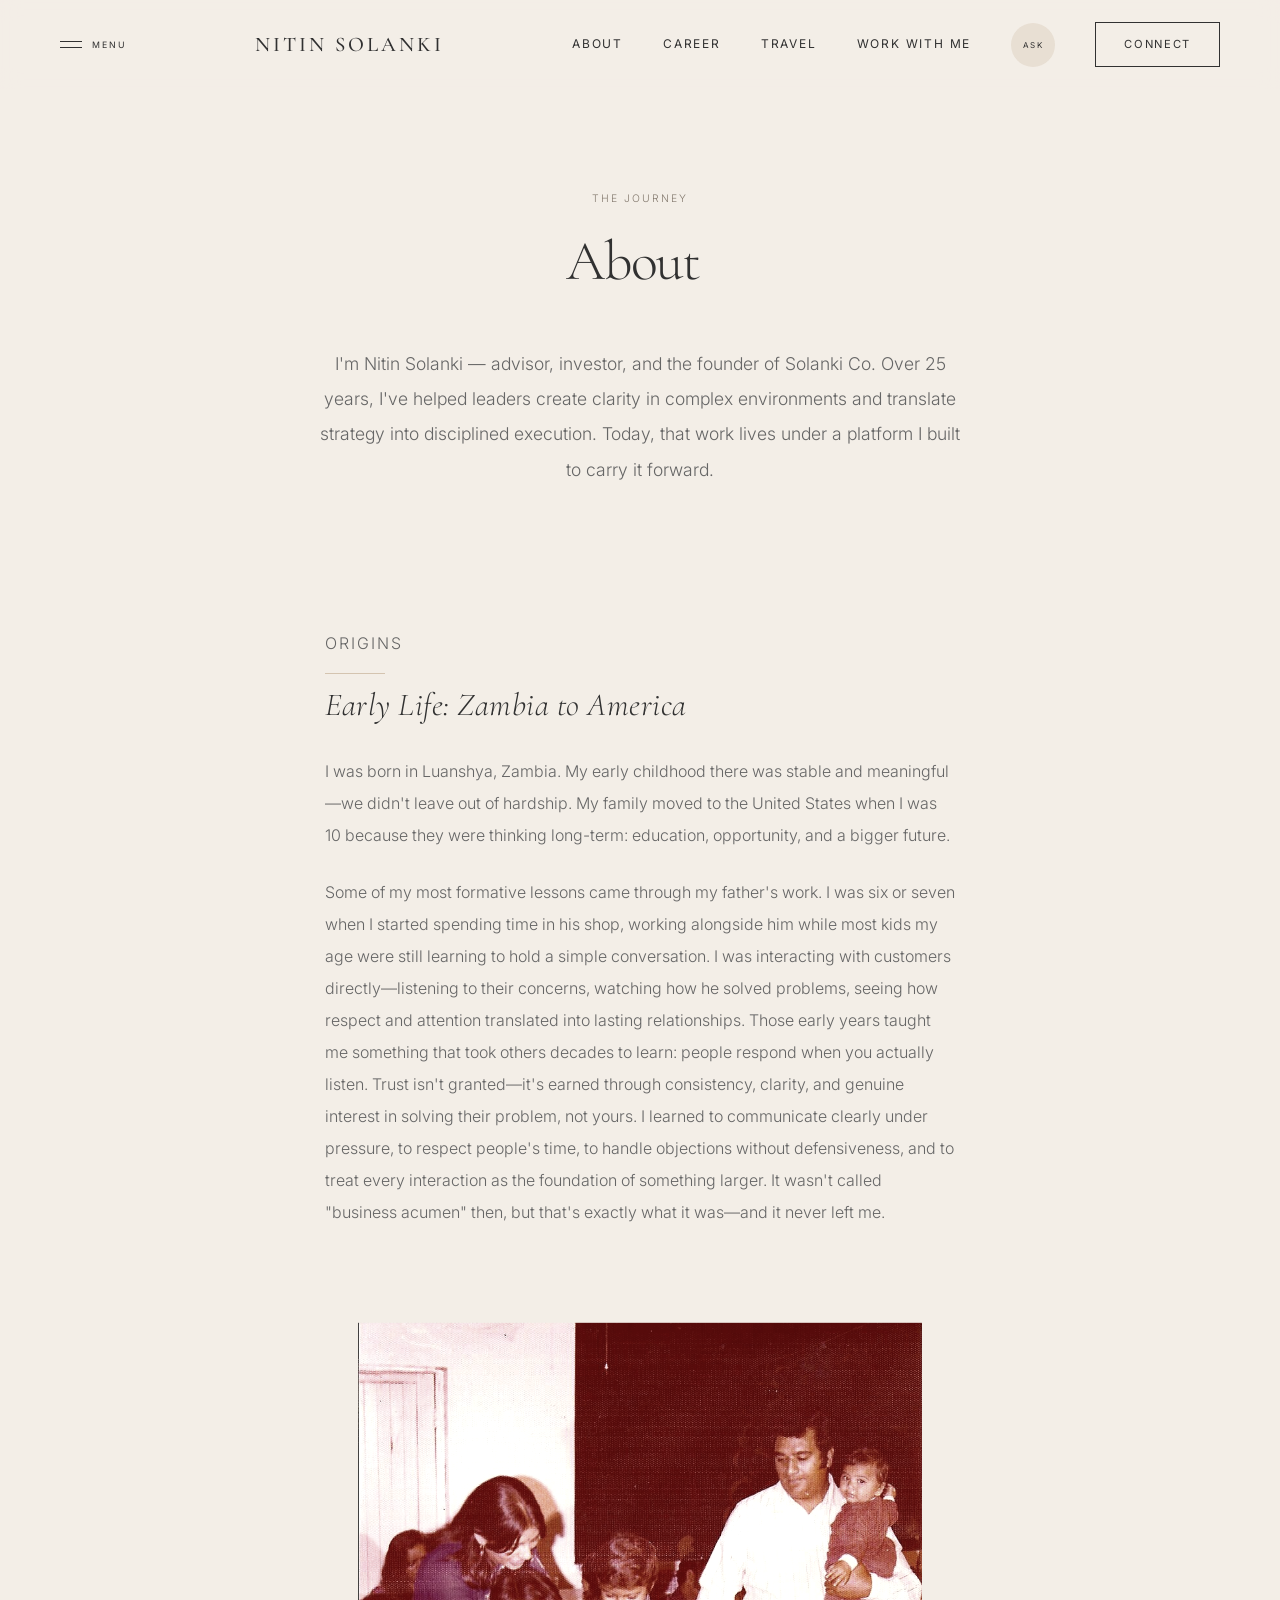
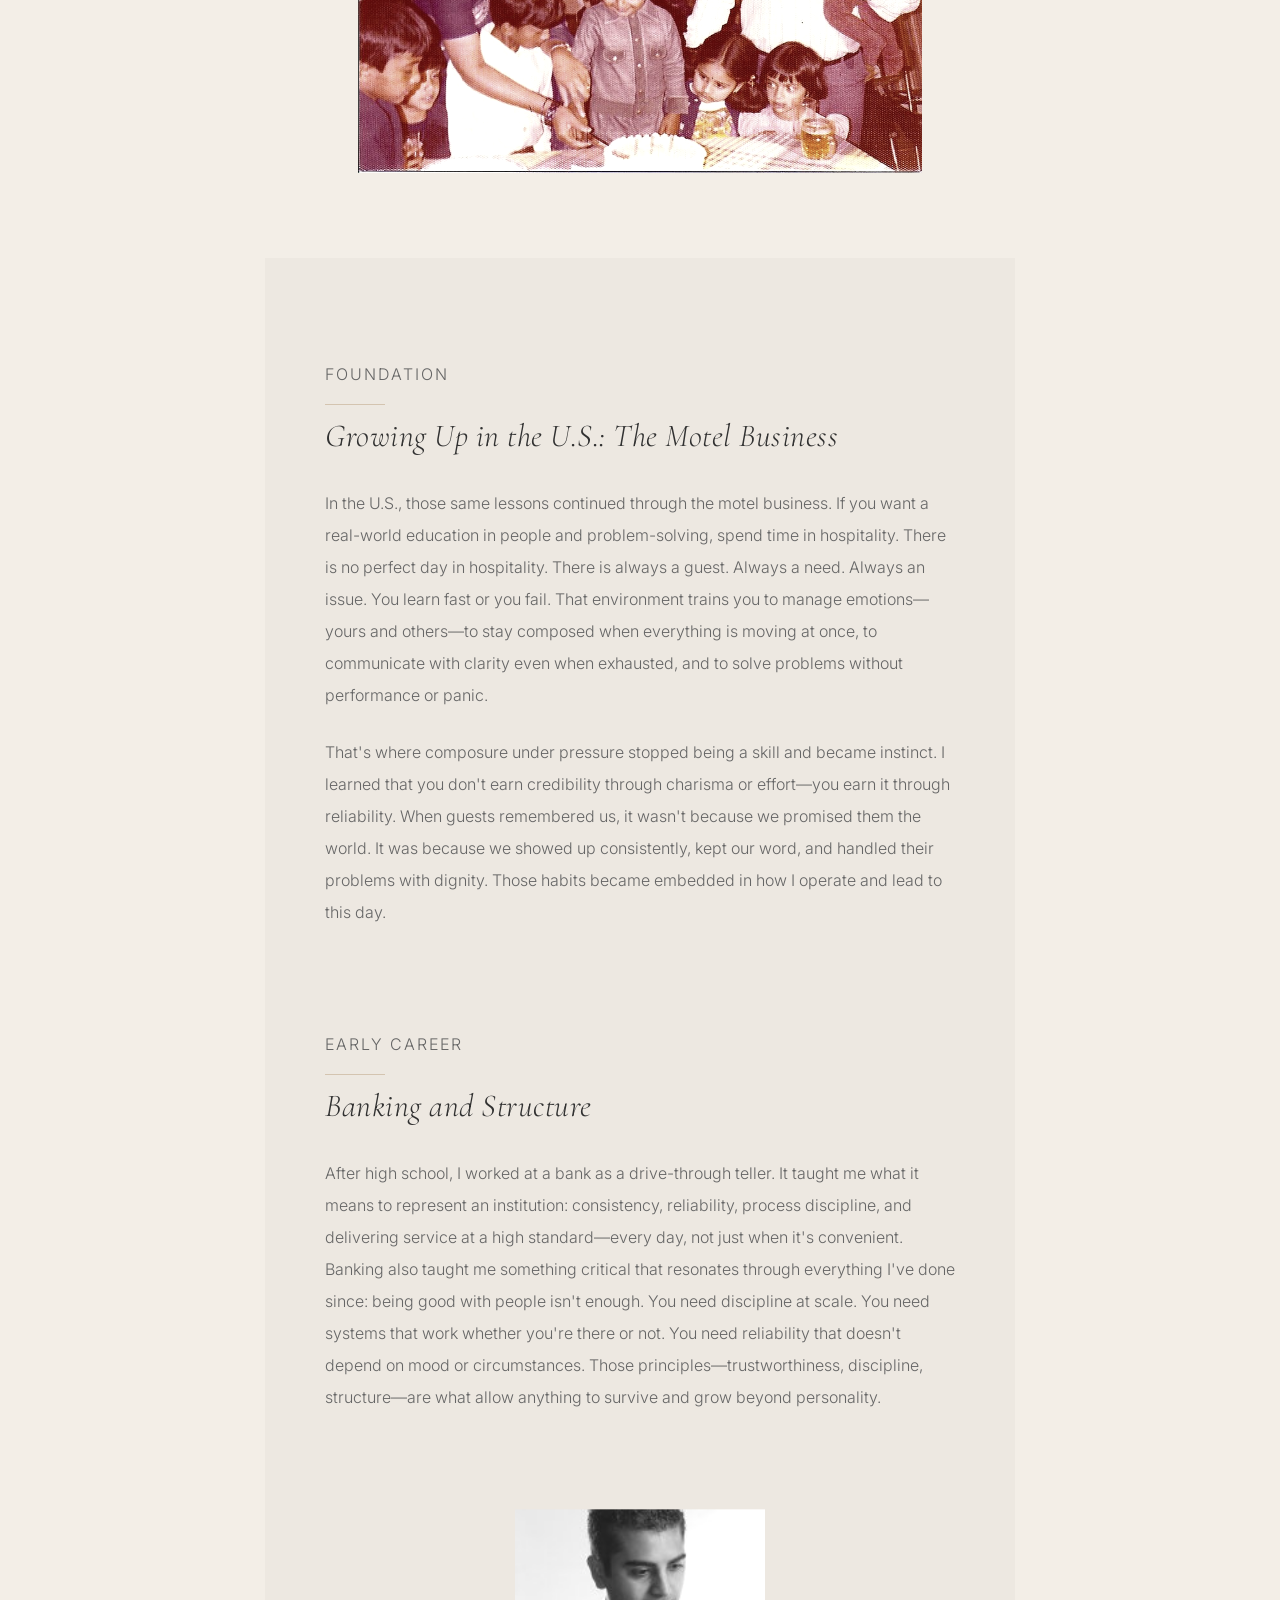
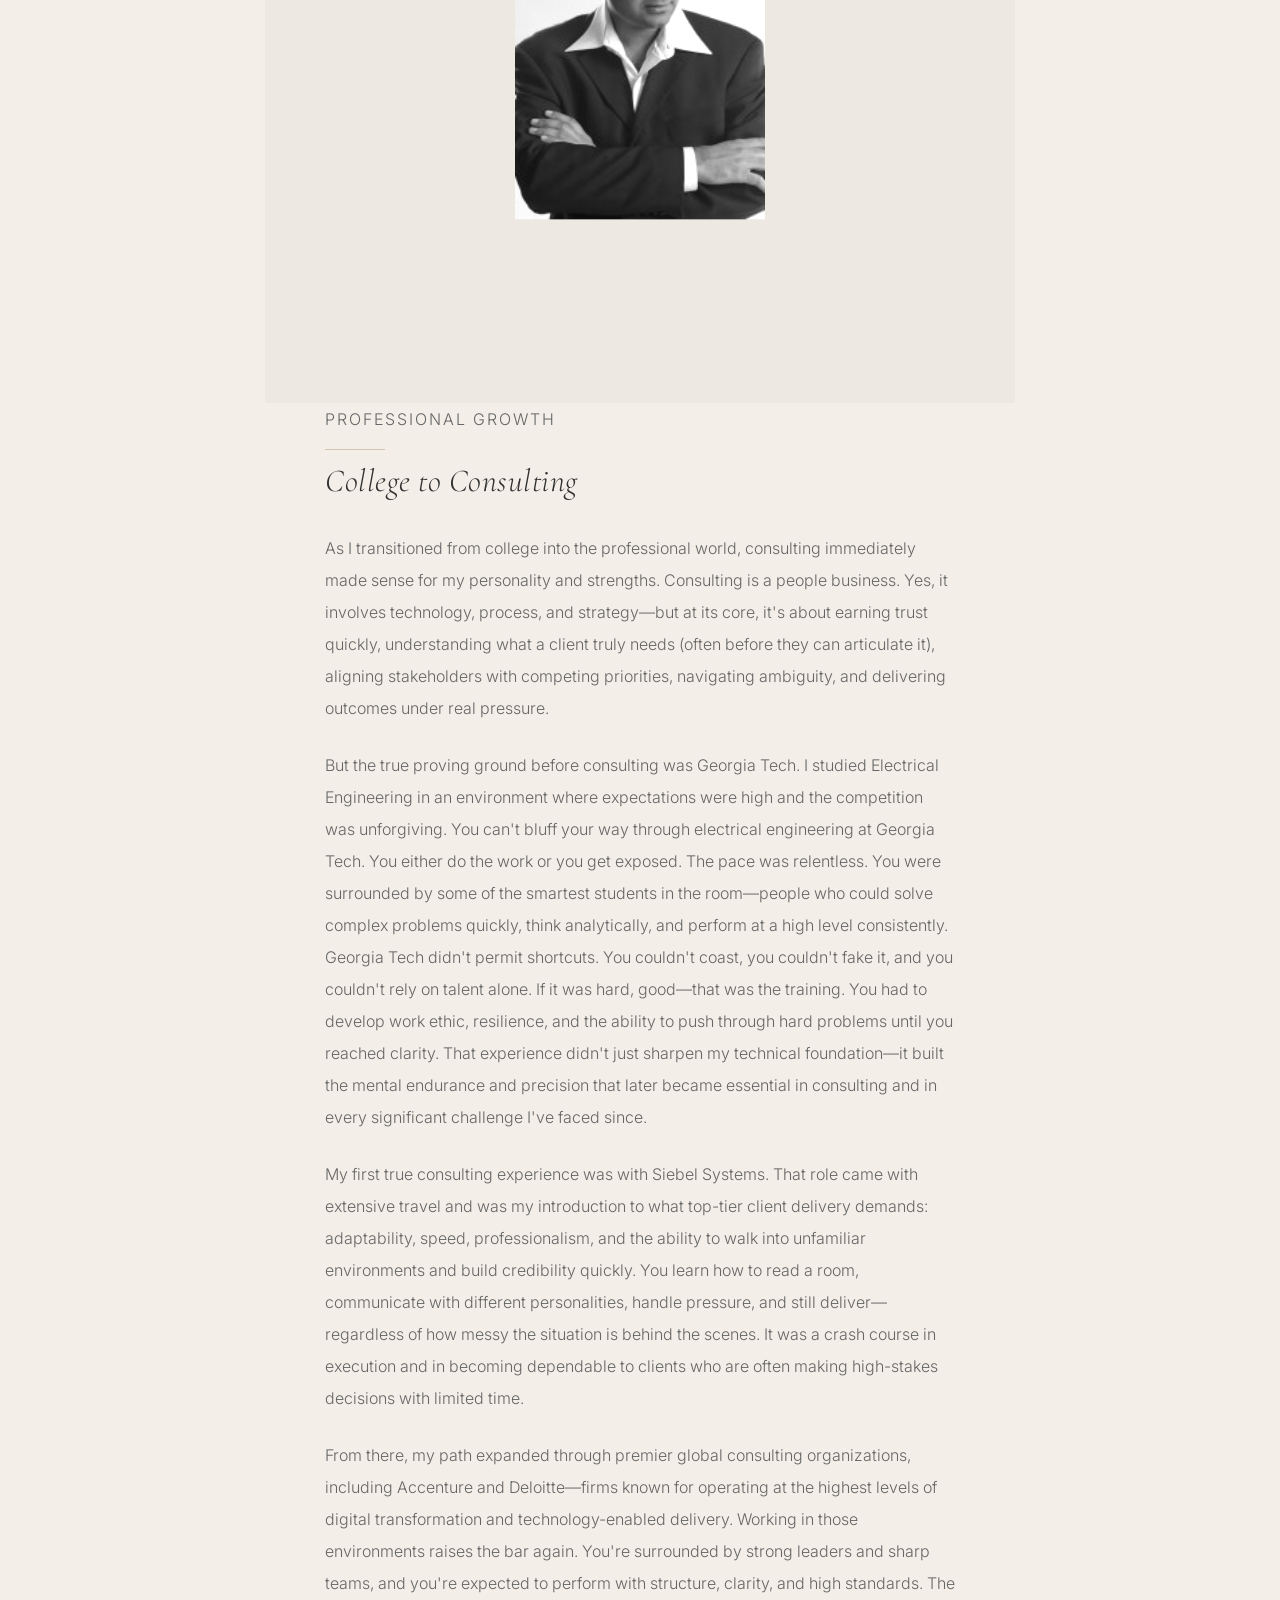
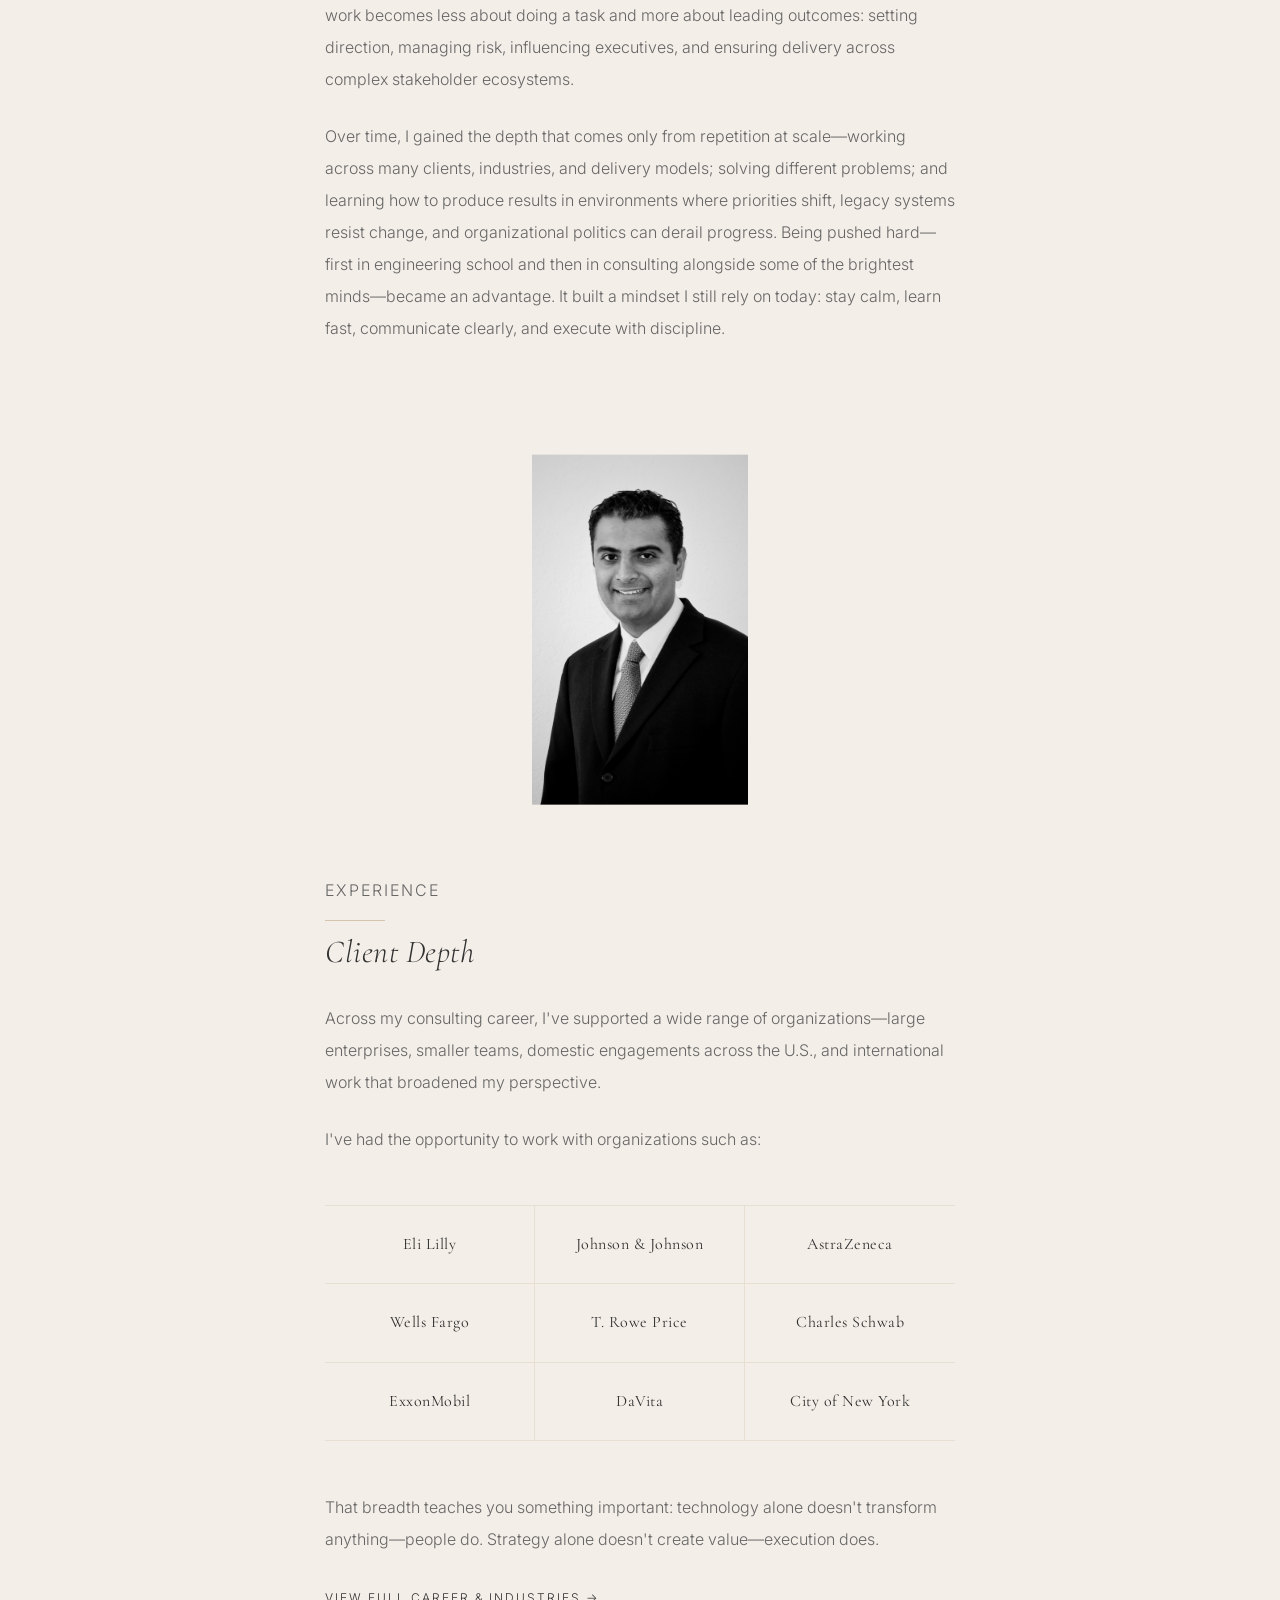
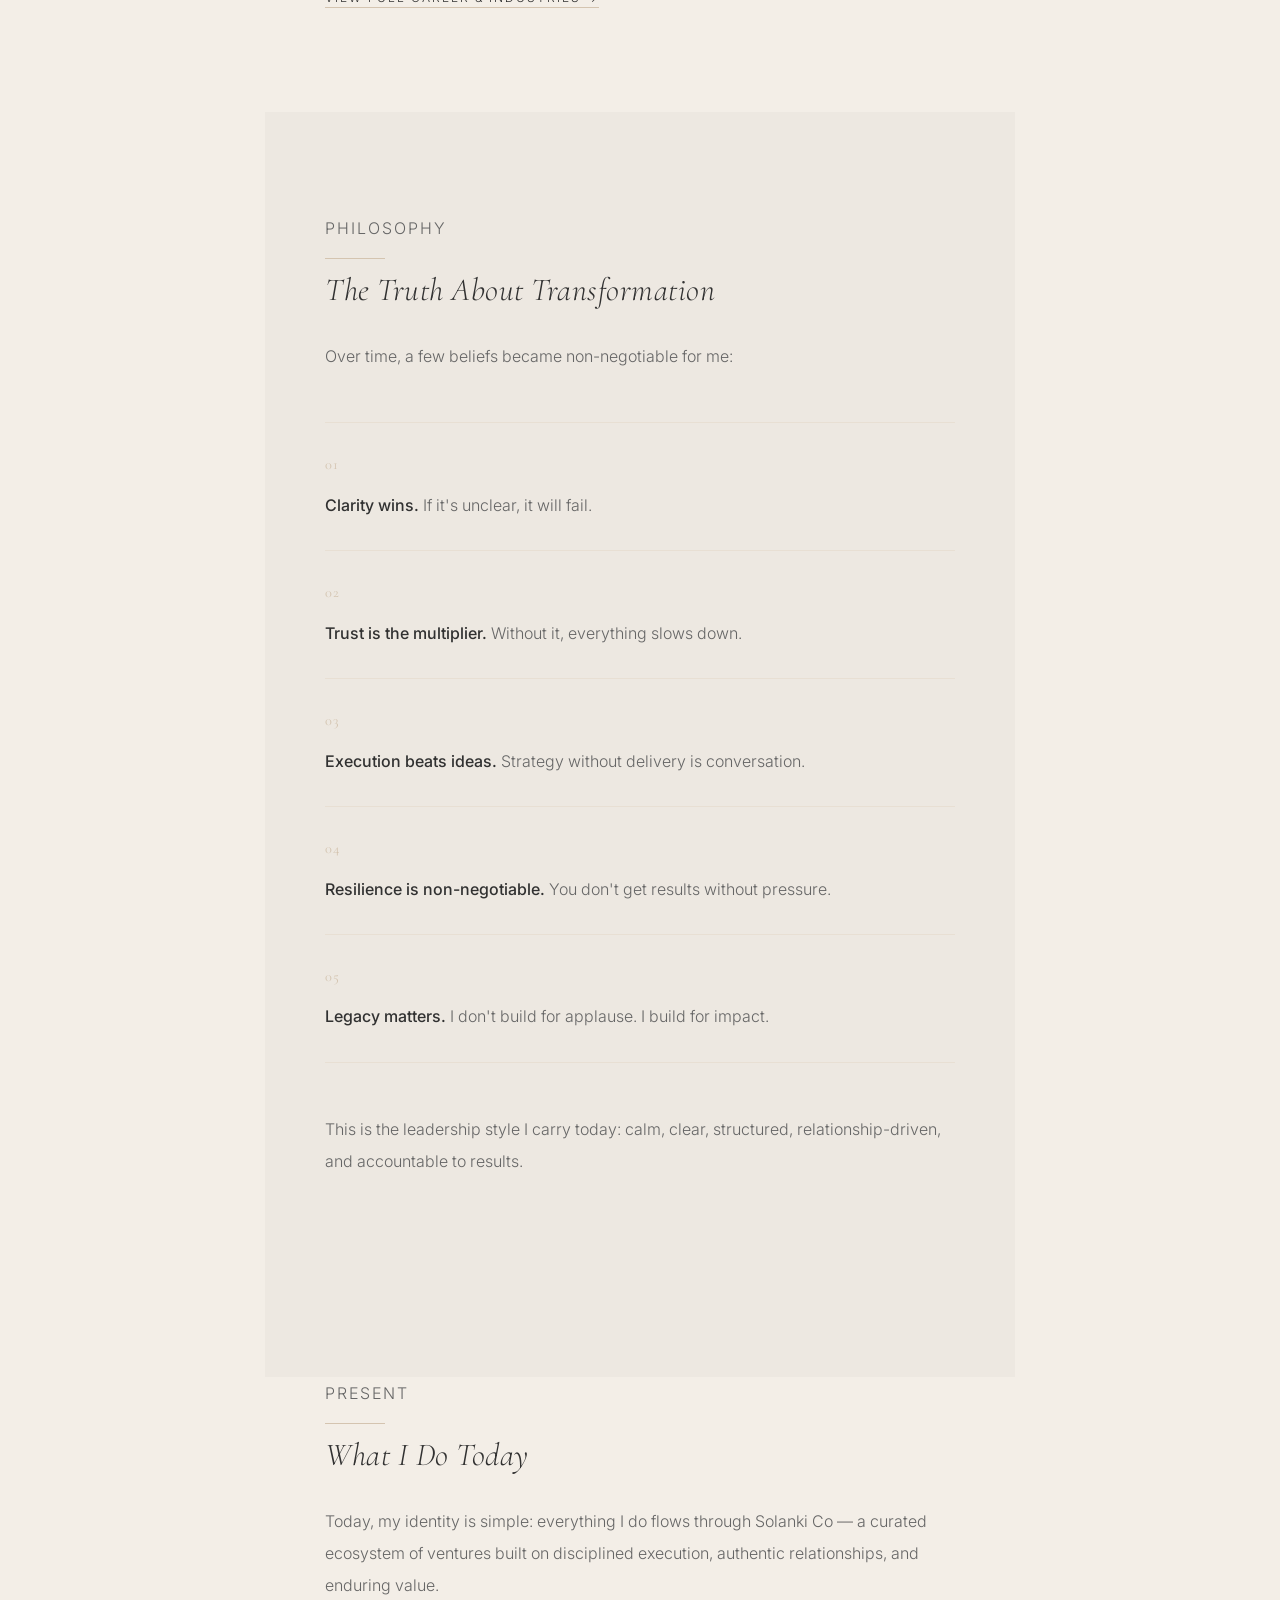
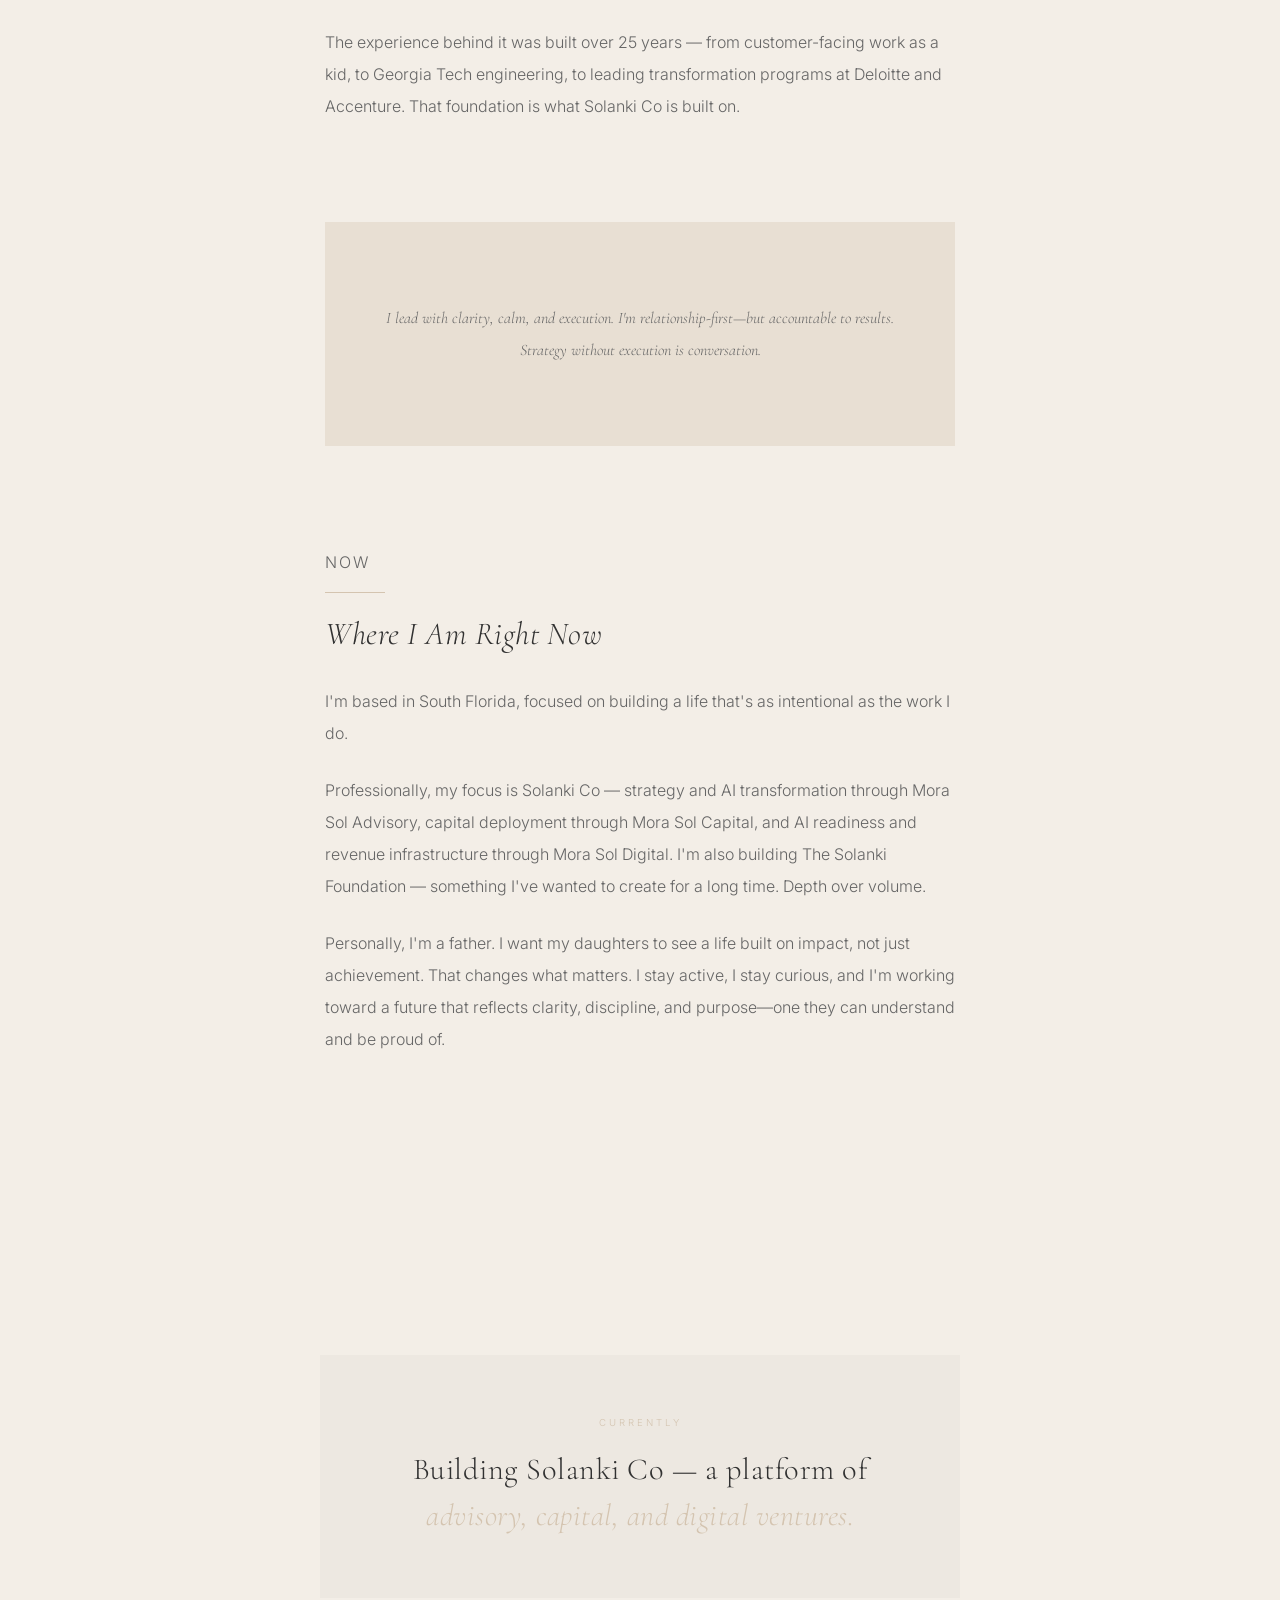
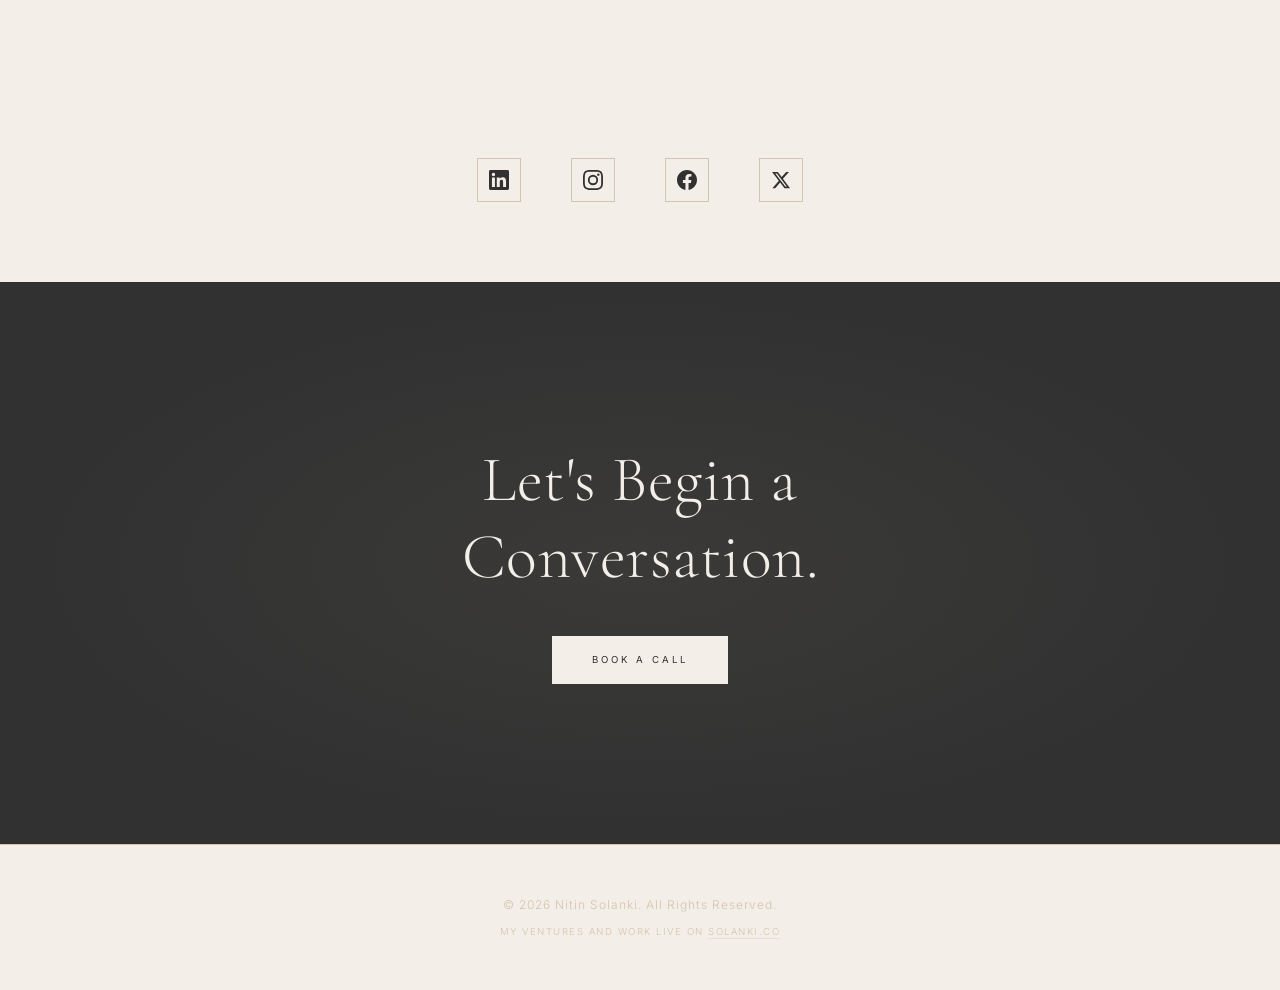
==== commit 6b852117: "Integrate WHY narrative across site - Deepen about.html with specific early-life details (shop at ag" ====
--- a/about.html
+++ b/about.html
@@ -624,7 +624,7 @@
                 I was born in Luanshya, Zambia. My early childhood there was stable and meaningful—we didn't leave out of hardship. My family moved to the United States when I was 10 because they were thinking long-term: education, opportunity, and a bigger future.
             </p>
             <p>
-                Some of my most formative lessons came through my father's work. As a kid, I spent time around his shop and absorbed the rhythm of business early—customers, relationships, trust, and service delivered in real time. I didn't call it "people skills" back then, but that's exactly what it was: learning how to communicate, listen, carry myself with confidence, and treat every interaction as reputation-building.
+                Some of my most formative lessons came through my father's work. I was six or seven when I started spending time in his shop, working alongside him while most kids my age were still learning to hold a simple conversation. I was interacting with customers directly—listening to their concerns, watching how he solved problems, seeing how respect and attention translated into lasting relationships. Those early years taught me something that took others decades to learn: people respond when you actually listen. Trust isn't granted—it's earned through consistency, clarity, and genuine interest in solving their problem, not yours. I learned to communicate clearly under pressure, to respect people's time, to handle objections without defensiveness, and to treat every interaction as the foundation of something larger. It wasn't called "business acumen" then, but that's exactly what it was—and it never left me.
             </p>
         </div>
 
@@ -638,10 +638,10 @@
             <p class="section-label line-accent">Foundation</p>
             <h2 class="section-heading">Growing Up in the U.S.: The Motel Business</h2>
             <p>
-                In the U.S., those same lessons continued through the motel business. If you want a real-world education in people and problem-solving, spend time in hospitality. There's always interaction—needs, complaints, questions, and unexpected issues that have to be handled professionally.
-            </p>
-            <p>
-                That environment trains you to manage emotions (yours and others), stay calm under pressure, communicate clearly, and solve problems without drama. Those habits became embedded in how I operate and lead to this day.
+                In the U.S., those same lessons continued through the motel business. If you want a real-world education in people and problem-solving, spend time in hospitality. There is no perfect day in hospitality. There is always a guest. Always a need. Always an issue. You learn fast or you fail. That environment trains you to manage emotions—yours and others—to stay composed when everything is moving at once, to communicate with clarity even when exhausted, and to solve problems without performance or panic.
+            </p>
+            <p>
+                That's where composure under pressure stopped being a skill and became instinct. I learned that you don't earn credibility through charisma or effort—you earn it through reliability. When guests remembered us, it wasn't because we promised them the world. It was because we showed up consistently, kept our word, and handled their problems with dignity. Those habits became embedded in how I operate and lead to this day.
             </p>
         </div>
 
@@ -650,10 +650,7 @@
             <p class="section-label line-accent">Early Career</p>
             <h2 class="section-heading">Banking and Structure</h2>
             <p>
-                After high school, I worked at a bank as a drive-through teller. It taught me what it means to represent an institution: consistency, reliability, process discipline, and delivering service at a high standard—every day, not just when it's convenient.
-            </p>
-            <p>
-                It was also an early lesson in systems: you can't improvise your way through everything. You need structure.
+                After high school, I worked at a bank as a drive-through teller. It taught me what it means to represent an institution: consistency, reliability, process discipline, and delivering service at a high standard—every day, not just when it's convenient. Banking also taught me something critical that resonates through everything I've done since: being good with people isn't enough. You need discipline at scale. You need systems that work whether you're there or not. You need reliability that doesn't depend on mood or circumstances. Those principles—trustworthiness, discipline, structure—are what allow anything to survive and grow beyond personality.
             </p>
         </div>
 
@@ -669,7 +666,7 @@
                 As I transitioned from college into the professional world, consulting immediately made sense for my personality and strengths. Consulting is a people business. Yes, it involves technology, process, and strategy—but at its core, it's about earning trust quickly, understanding what a client truly needs (often before they can articulate it), aligning stakeholders with competing priorities, navigating ambiguity, and delivering outcomes under real pressure.
             </p>
             <p>
-                But the true proving ground before consulting was Georgia Tech. I studied Electrical Engineering in an environment where expectations were high and the competition was intense. The pace was relentless. You were surrounded by some of the smartest students in the room—people who could solve complex problems quickly, think analytically, and perform at a high level consistently. Georgia Tech forced discipline: you couldn't coast, you couldn't fake it, and you couldn't rely on talent alone. You had to develop work ethic, resilience, and the ability to push through hard problems until you reached clarity. That experience didn't just sharpen my technical foundation—it built the mental endurance and precision that later became essential in consulting.
+                But the true proving ground before consulting was Georgia Tech. I studied Electrical Engineering in an environment where expectations were high and the competition was unforgiving. You can't bluff your way through electrical engineering at Georgia Tech. You either do the work or you get exposed. The pace was relentless. You were surrounded by some of the smartest students in the room—people who could solve complex problems quickly, think analytically, and perform at a high level consistently. Georgia Tech didn't permit shortcuts. You couldn't coast, you couldn't fake it, and you couldn't rely on talent alone. If it was hard, good—that was the training. You had to develop work ethic, resilience, and the ability to push through hard problems until you reached clarity. That experience didn't just sharpen my technical foundation—it built the mental endurance and precision that later became essential in consulting and in every significant challenge I've faced since.
             </p>
             <p>
                 My first true consulting experience was with Siebel Systems. That role came with extensive travel and was my introduction to what top-tier client delivery demands: adaptability, speed, professionalism, and the ability to walk into unfamiliar environments and build credibility quickly. You learn how to read a room, communicate with different personalities, handle pressure, and still deliver—regardless of how messy the situation is behind the scenes. It was a crash course in execution and in becoming dependable to clients who are often making high-stakes decisions with limited time.
@@ -726,23 +723,23 @@
             <div class="beliefs-list">
                 <div class="belief-item stagger-item">
                     <div class="belief-number">01</div>
-                    <div class="belief-text"><strong>Transformation is human work.</strong> Systems don't resist change—people do.</div>
+                    <div class="belief-text"><strong>Clarity wins.</strong> If it's unclear, it will fail.</div>
                 </div>
                 <div class="belief-item stagger-item">
                     <div class="belief-number">02</div>
-                    <div class="belief-text"><strong>Clarity is a competitive advantage.</strong> The ability to simplify and prioritize is rare—and valuable.</div>
+                    <div class="belief-text"><strong>Trust is the multiplier.</strong> Without it, everything slows down.</div>
                 </div>
                 <div class="belief-item stagger-item">
                     <div class="belief-number">03</div>
-                    <div class="belief-text"><strong>Delivery discipline beats brilliance.</strong> Consistent execution wins.</div>
+                    <div class="belief-text"><strong>Execution beats ideas.</strong> Strategy without delivery is conversation.</div>
                 </div>
                 <div class="belief-item stagger-item">
                     <div class="belief-number">04</div>
-                    <div class="belief-text"><strong>Governance isn't bureaucracy—it's protection.</strong> It reduces rework, clarifies decisions, and keeps teams moving.</div>
+                    <div class="belief-text"><strong>Resilience is non-negotiable.</strong> You don't get results without pressure.</div>
                 </div>
                 <div class="belief-item stagger-item">
                     <div class="belief-number">05</div>
-                    <div class="belief-text"><strong>Credibility is earned through outcomes.</strong> Trust compounds when results are real.</div>
+                    <div class="belief-text"><strong>Legacy matters.</strong> I don't build for applause. I build for impact.</div>
                 </div>
             </div>
             <p>
@@ -767,7 +764,7 @@
         <!-- Leadership Quote -->
         <div class="quote-block fade-in">
             <p class="quote-text">
-                I lead with clarity, calm, and execution. Transformation succeeds when leaders communicate the why, teams understand the what, and delivery is disciplined enough to produce outcomes. I'm relationship-first—but I'm accountable to results—because strategy without execution is just conversation.
+                I lead with clarity, calm, and execution. I'm relationship-first—but accountable to results. Strategy without execution is conversation.
             </p>
         </div>
 
@@ -782,7 +779,7 @@
                 Professionally, my focus is Solanki Co — strategy and AI transformation through Mora Sol Advisory, capital deployment through Mora Sol Capital, and AI readiness and revenue infrastructure through Mora Sol Digital. I'm also building The Solanki Foundation — something I've wanted to create for a long time. Depth over volume.
             </p>
             <p>
-                Personally, fatherhood is my priority. I stay active, I stay curious, and I'm working toward a future that reflects clarity, discipline, and purpose — one my daughters can be part of.
+                Personally, I'm a father. I want my daughters to see a life built on impact, not just achievement. That changes what matters. I stay active, I stay curious, and I'm working toward a future that reflects clarity, discipline, and purpose—one they can understand and be proud of.
             </p>
         </div>
 
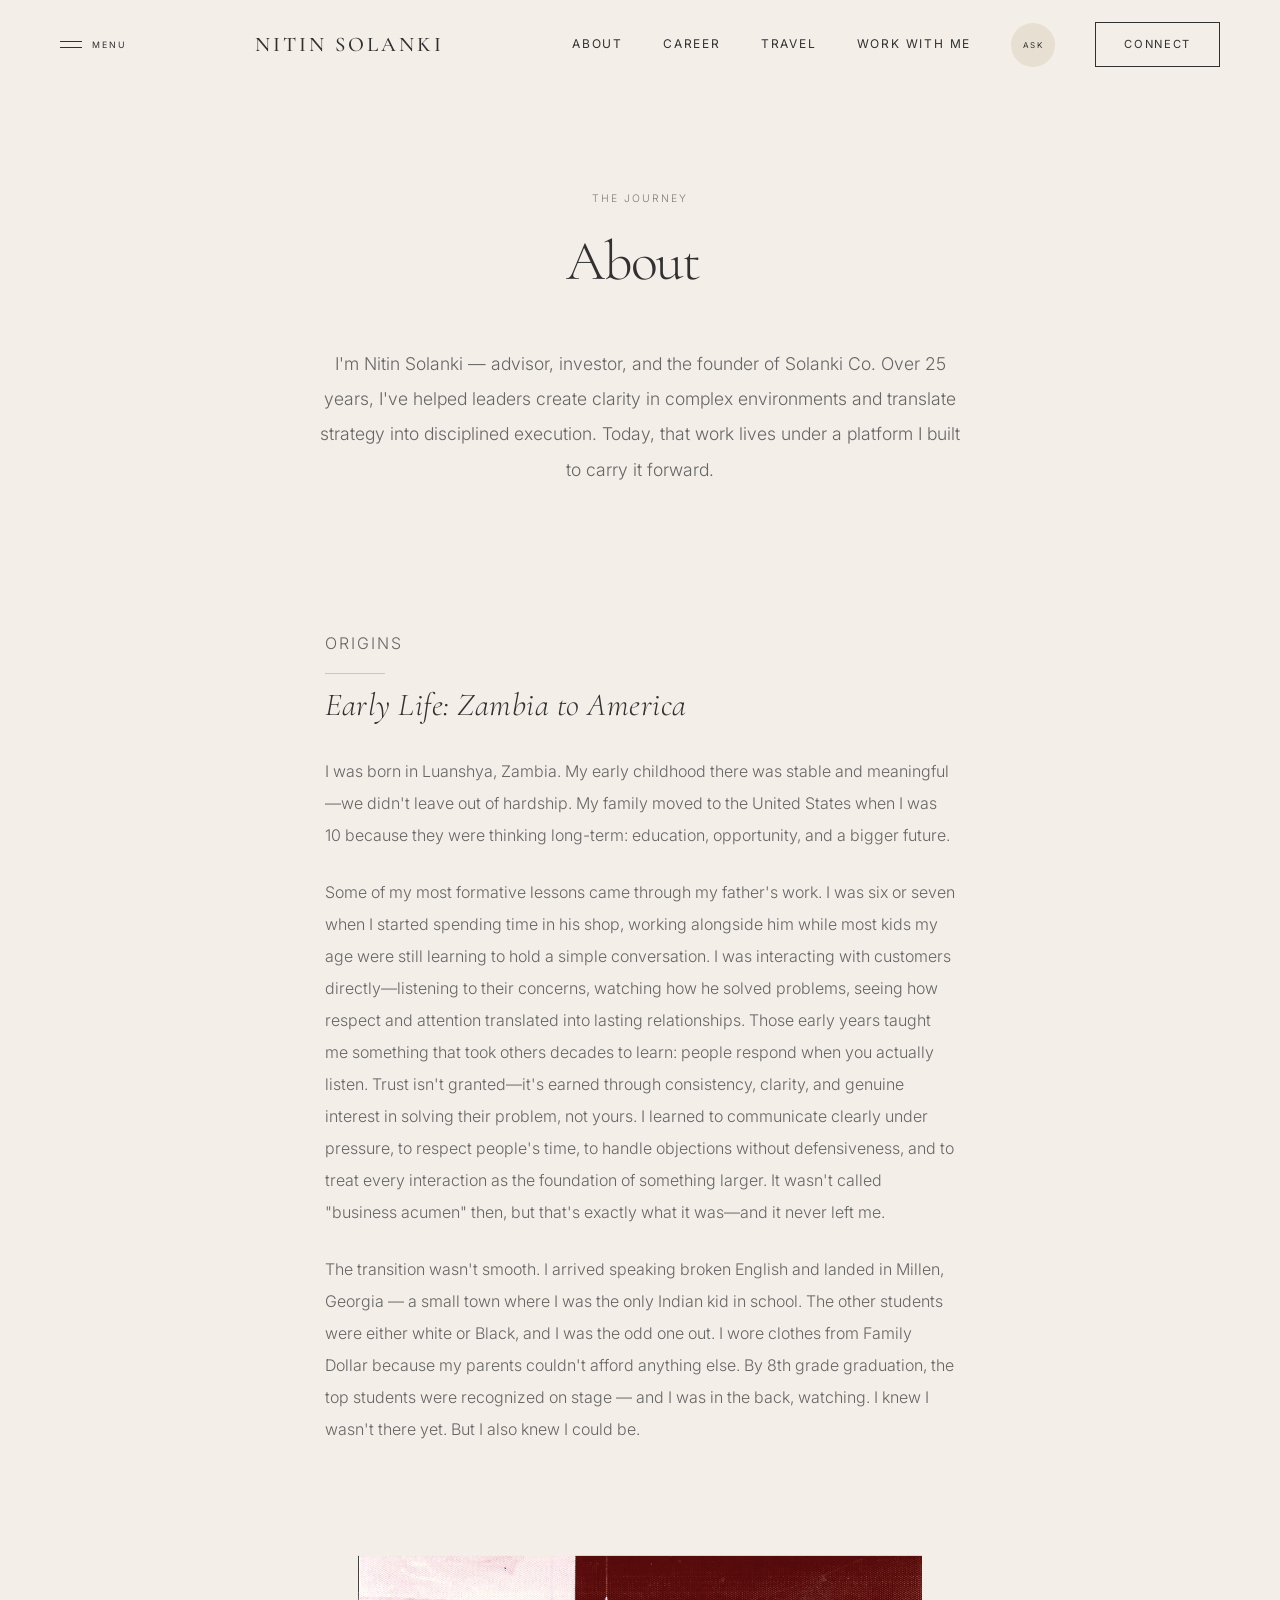
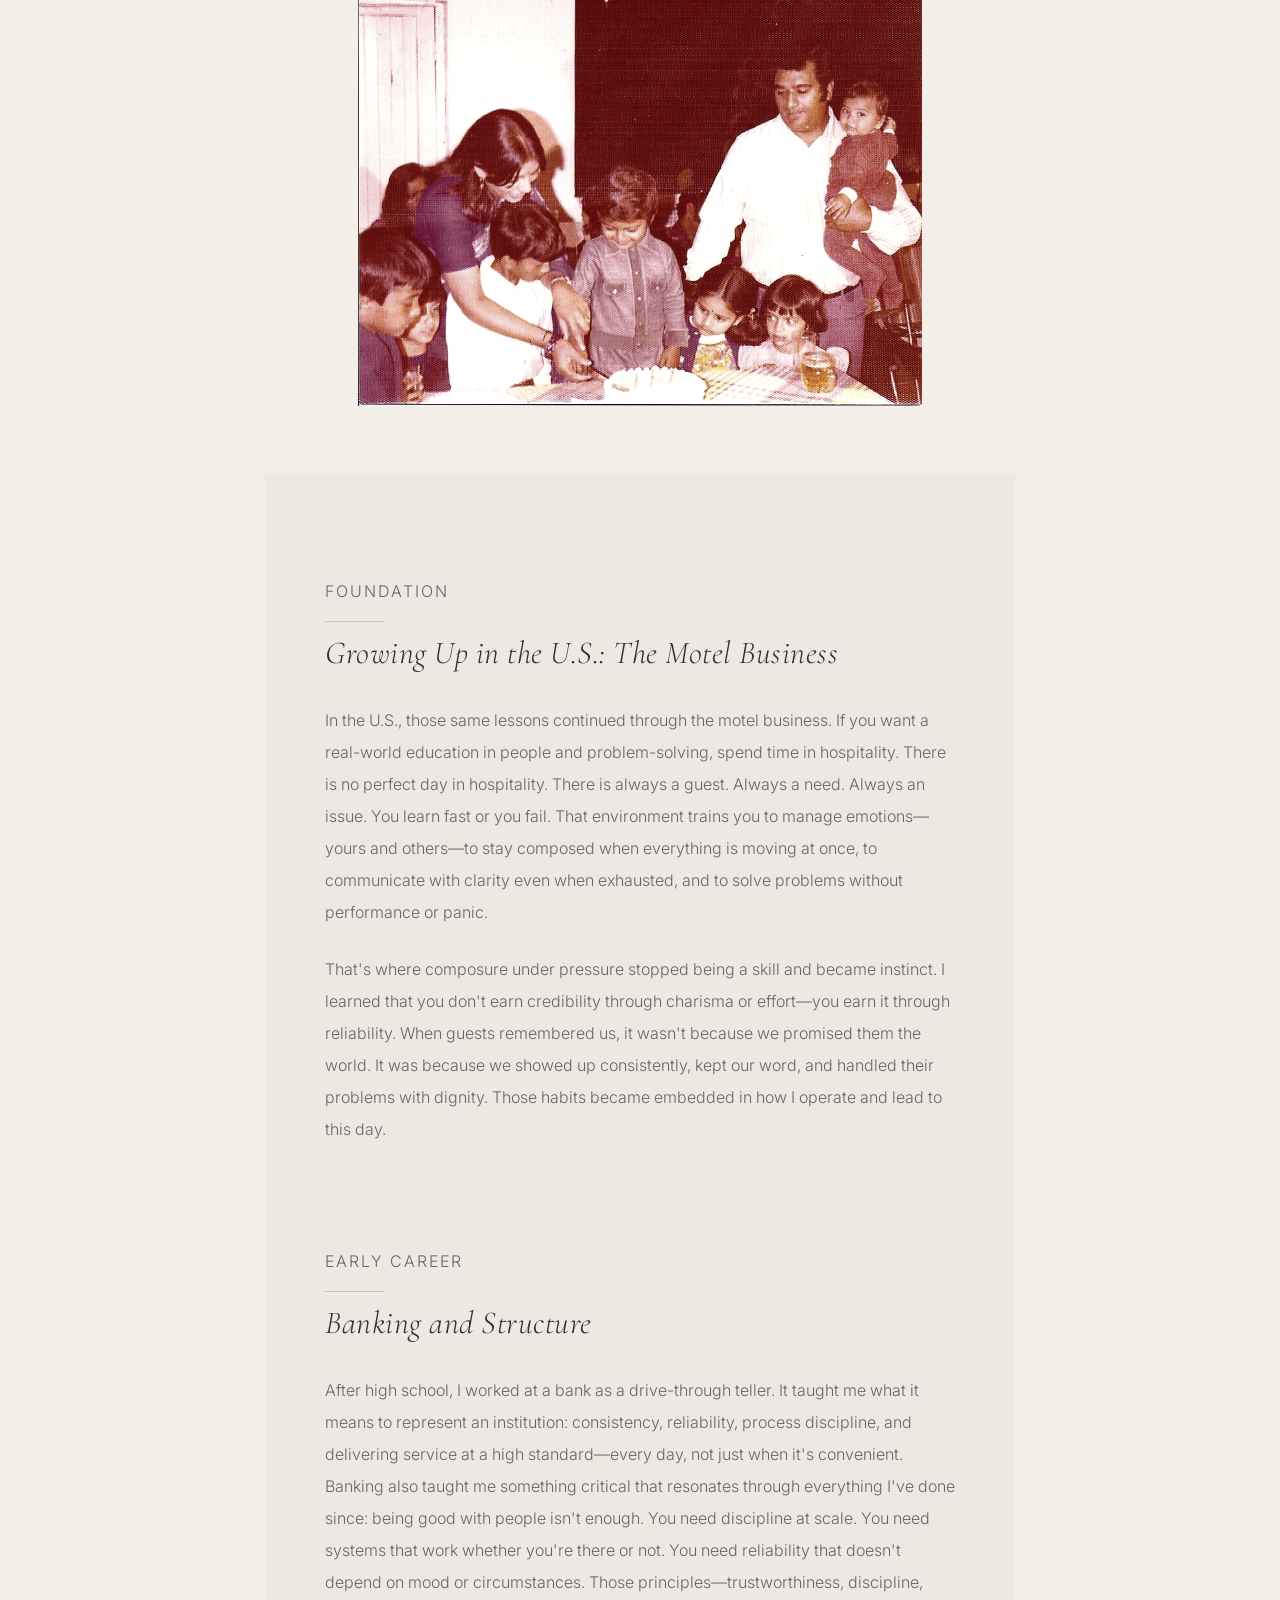
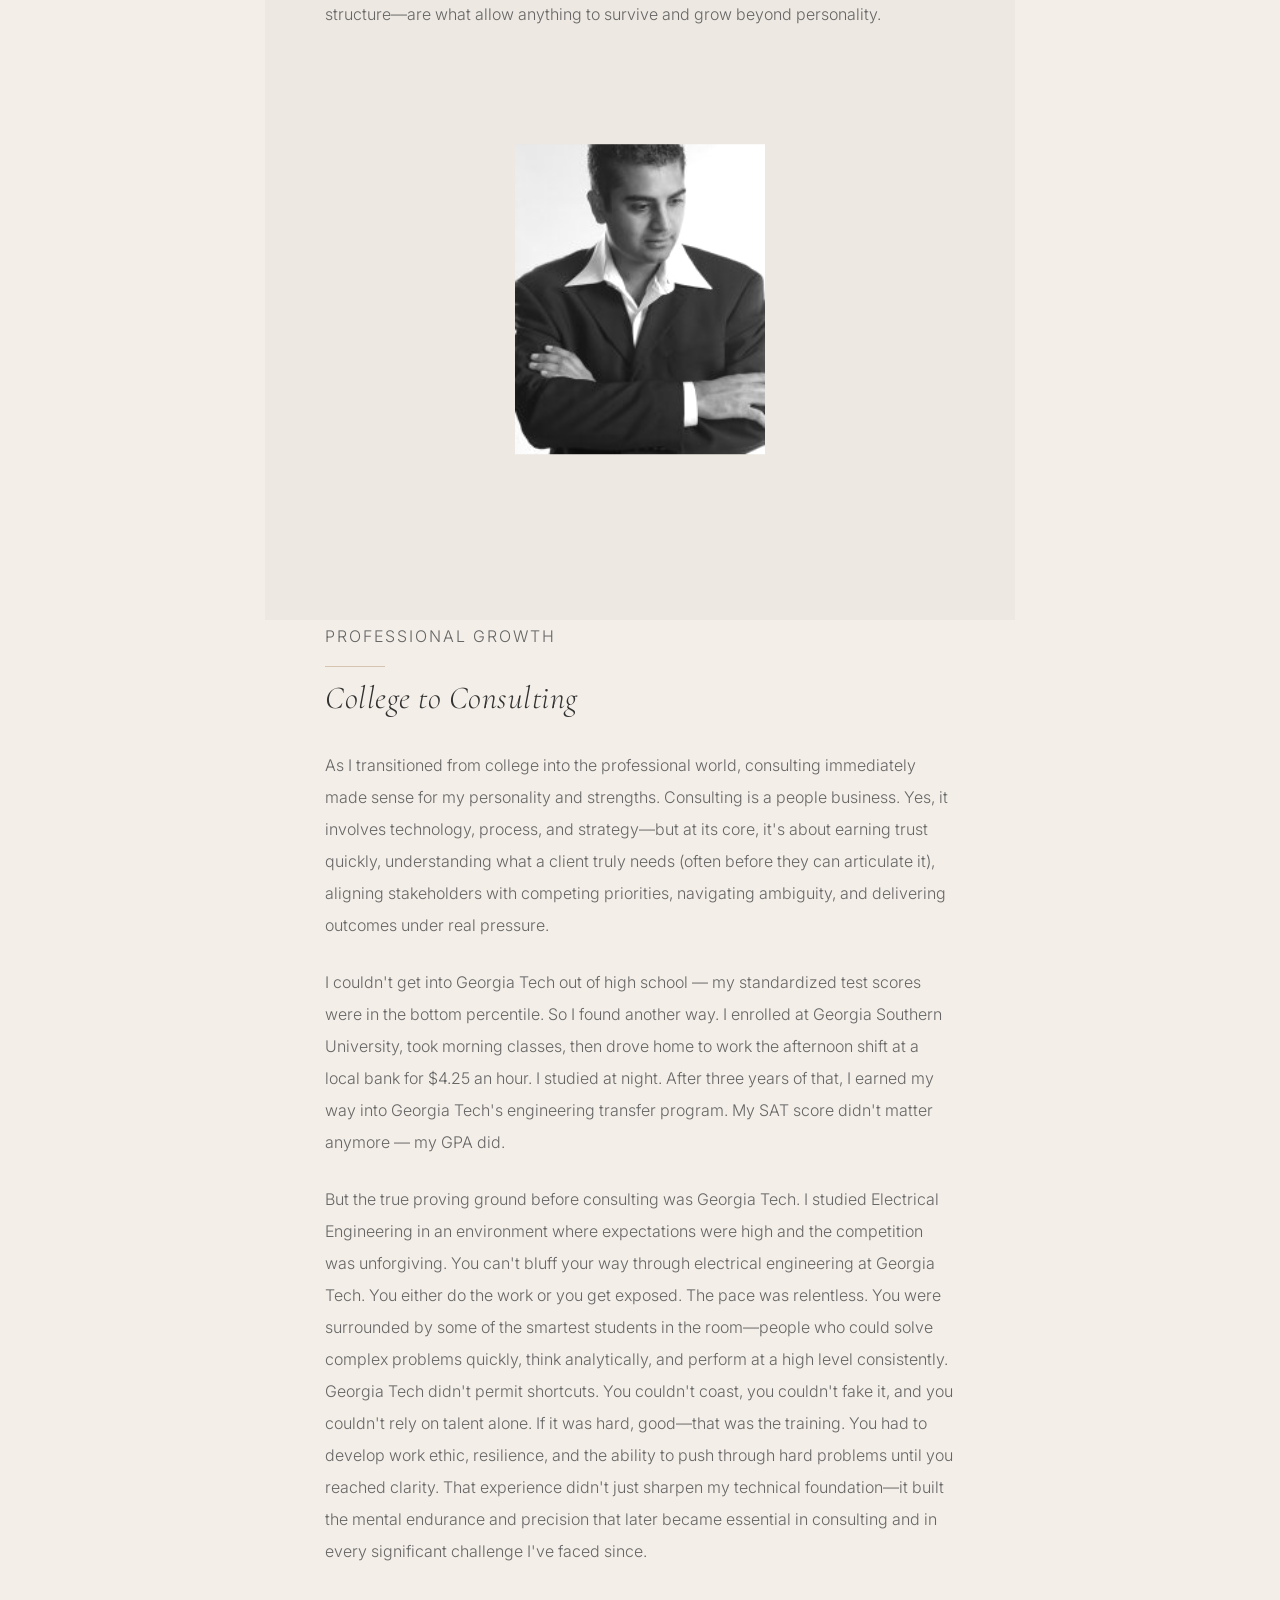
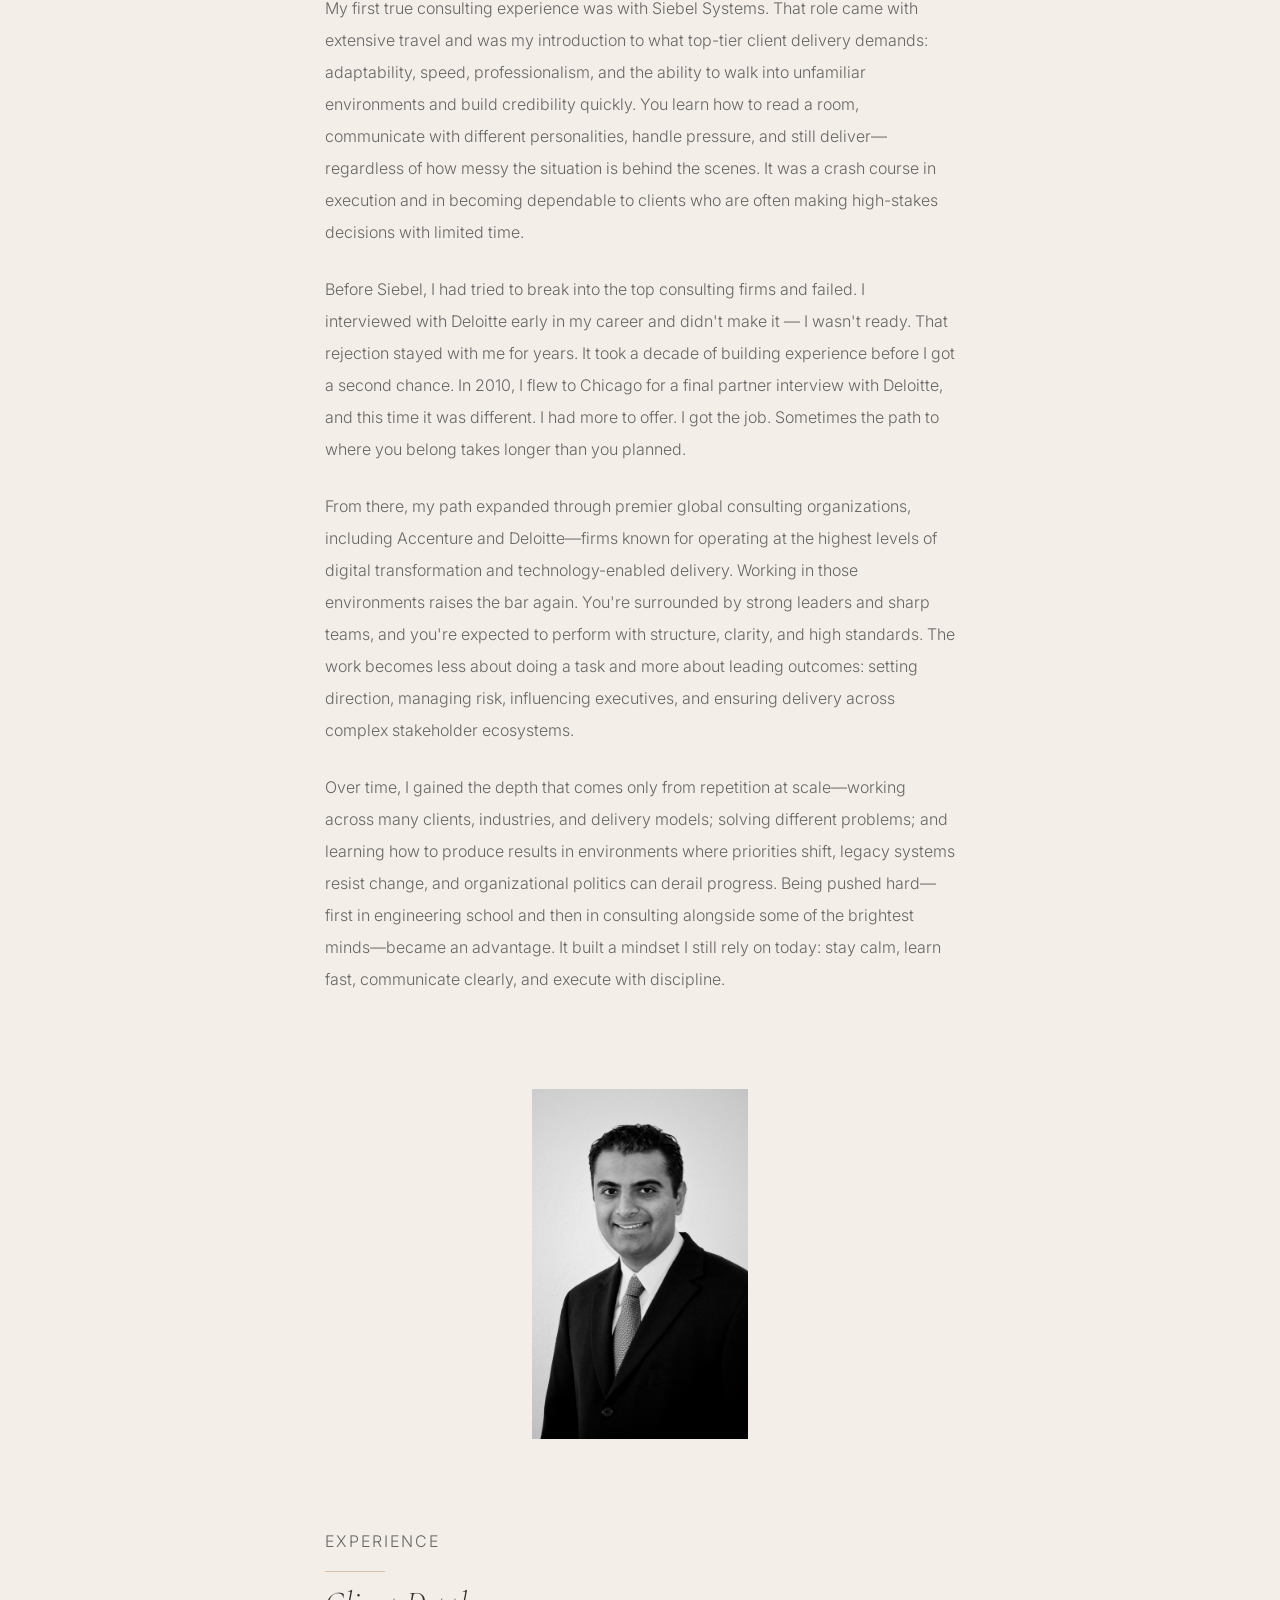
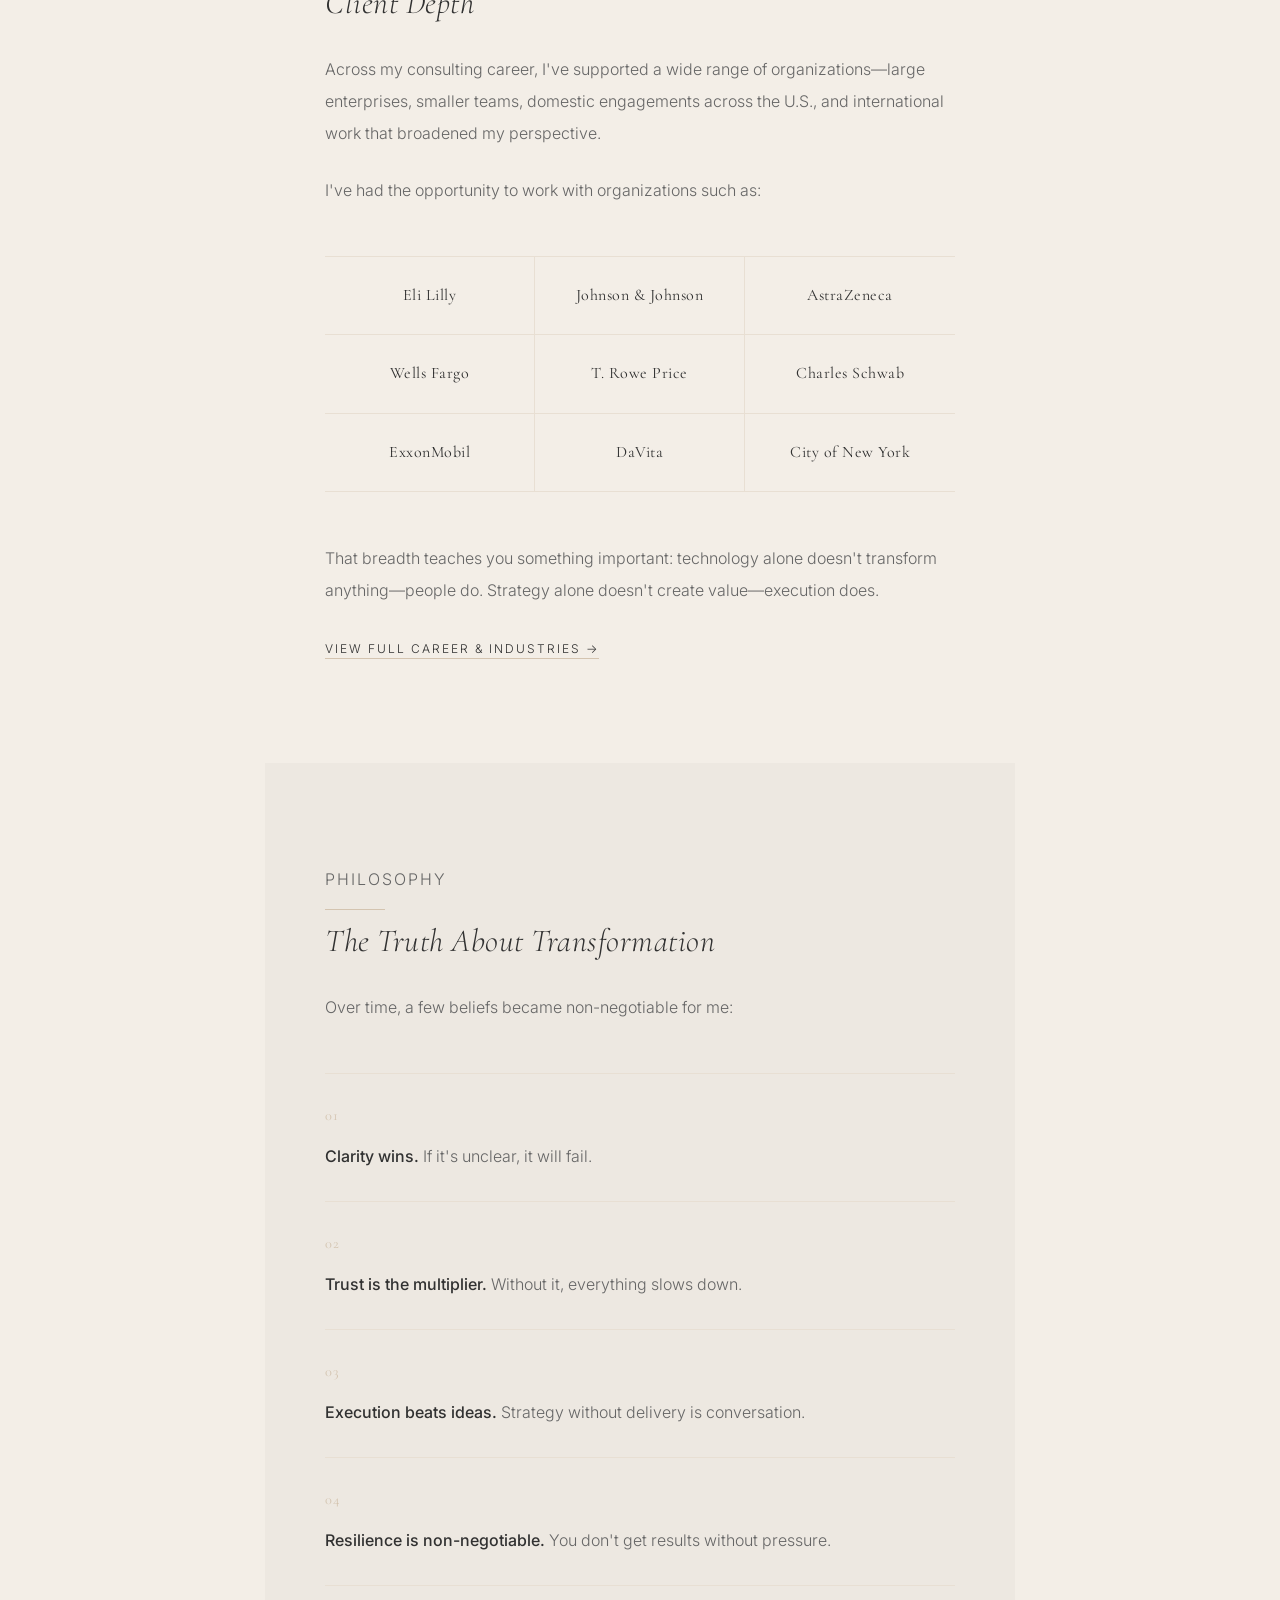
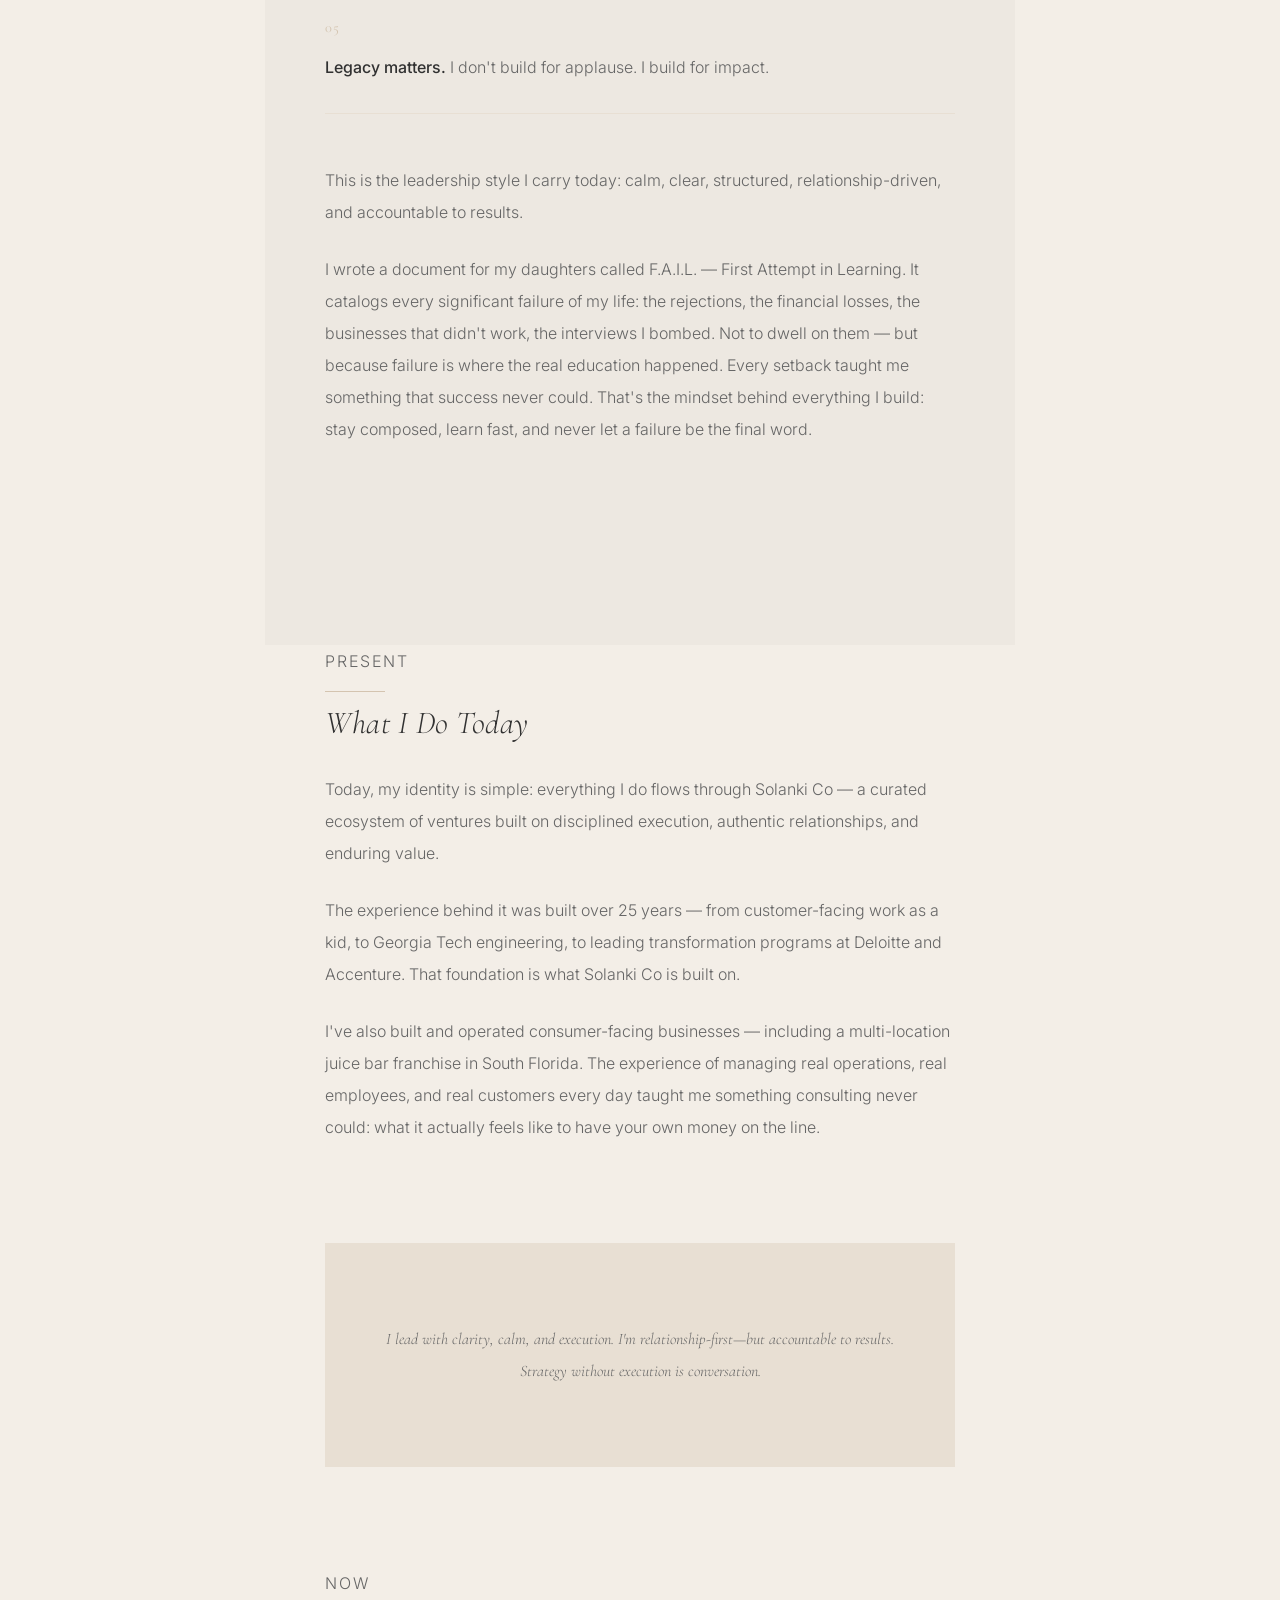
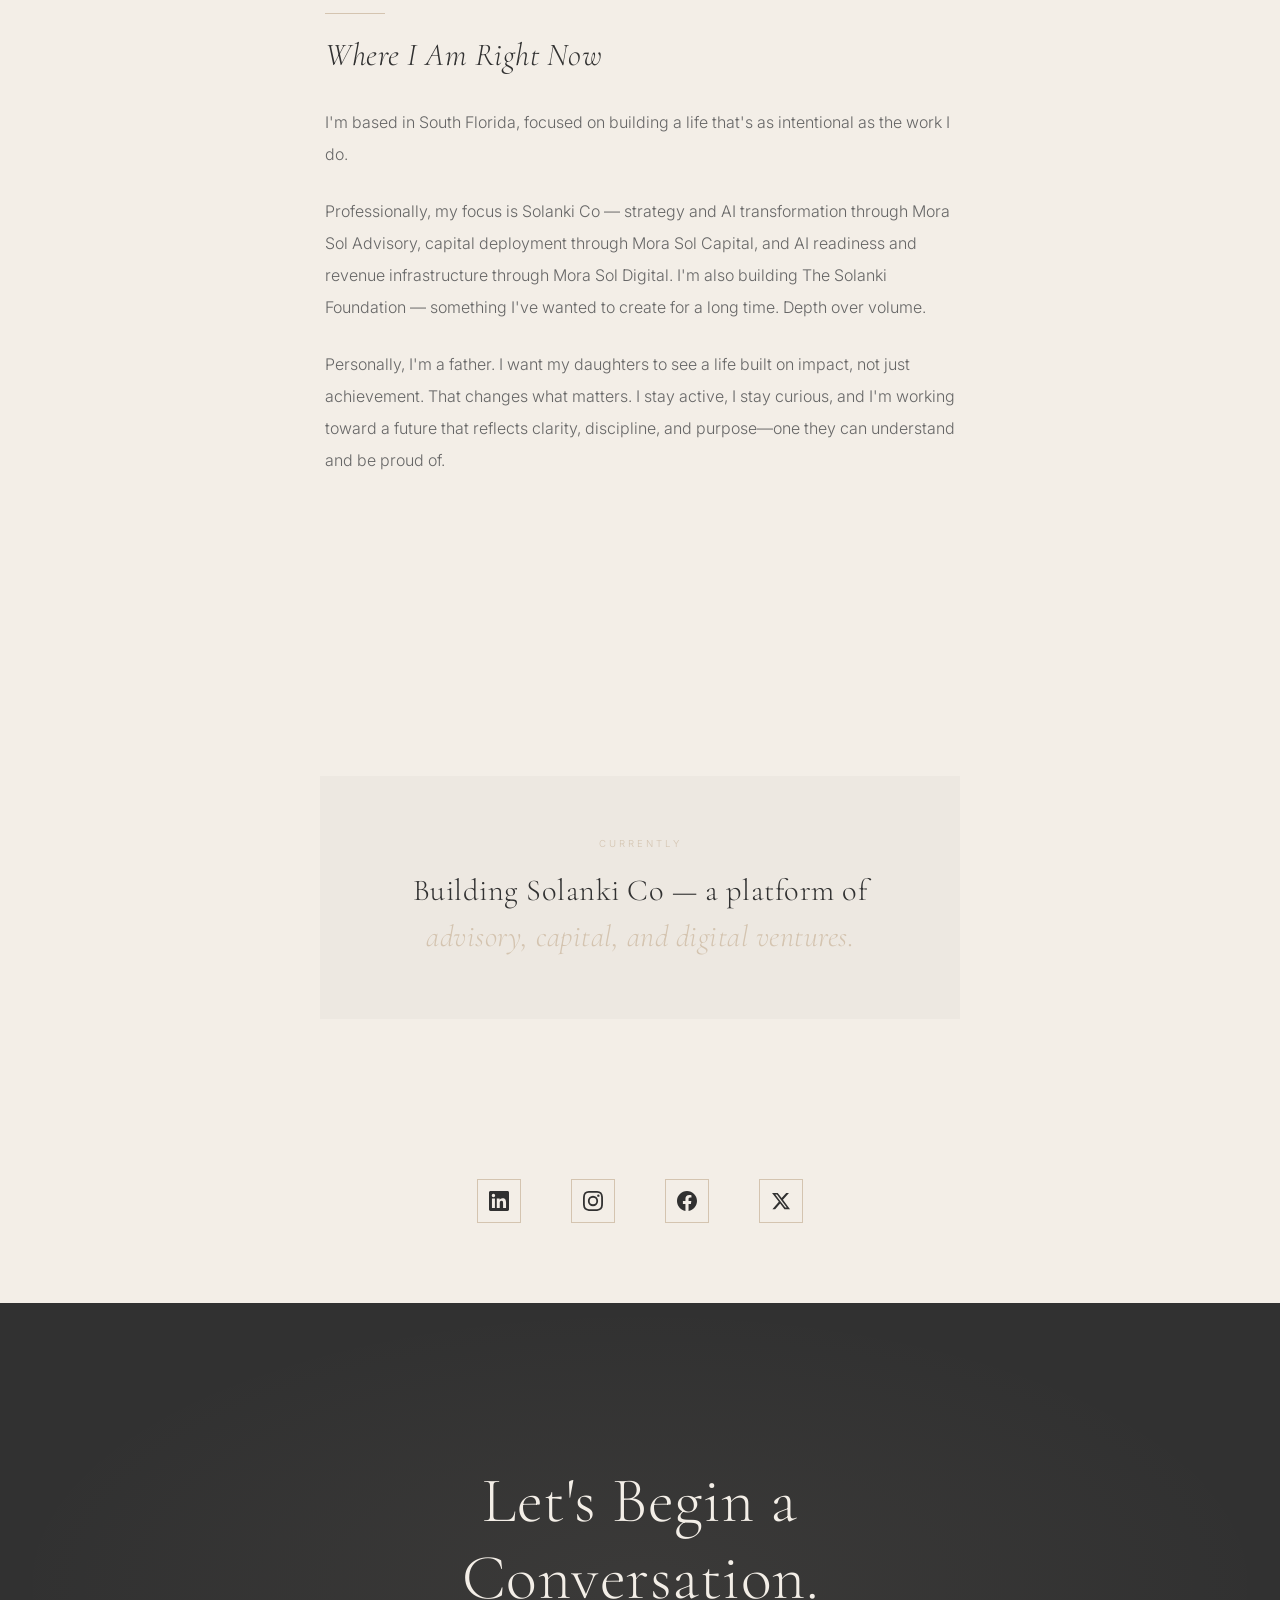
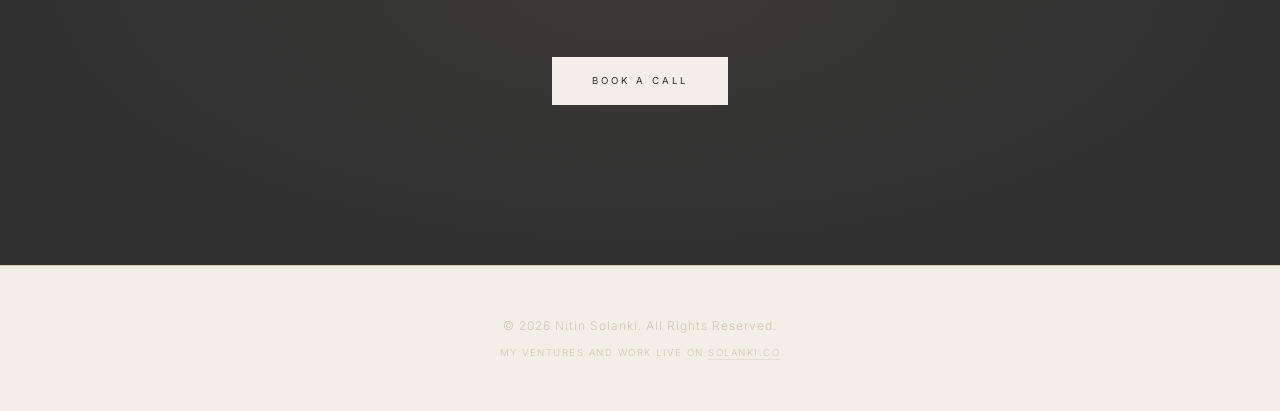
==== commit e392300f: "Add authentic founder story details from F.A.I.L. document - Origins: broken English, only Indian ki" ====
--- a/about.html
+++ b/about.html
@@ -626,6 +626,9 @@
             <p>
                 Some of my most formative lessons came through my father's work. I was six or seven when I started spending time in his shop, working alongside him while most kids my age were still learning to hold a simple conversation. I was interacting with customers directly—listening to their concerns, watching how he solved problems, seeing how respect and attention translated into lasting relationships. Those early years taught me something that took others decades to learn: people respond when you actually listen. Trust isn't granted—it's earned through consistency, clarity, and genuine interest in solving their problem, not yours. I learned to communicate clearly under pressure, to respect people's time, to handle objections without defensiveness, and to treat every interaction as the foundation of something larger. It wasn't called "business acumen" then, but that's exactly what it was—and it never left me.
             </p>
+            <p>
+                The transition wasn't smooth. I arrived speaking broken English and landed in Millen, Georgia — a small town where I was the only Indian kid in school. The other students were either white or Black, and I was the odd one out. I wore clothes from Family Dollar because my parents couldn't afford anything else. By 8th grade graduation, the top students were recognized on stage — and I was in the back, watching. I knew I wasn't there yet. But I also knew I could be.
+            </p>
         </div>
 
         <img src="images/zambia.jpg" alt="Young Nitin in Zambia" class="featured-image fade-in">
@@ -666,10 +669,16 @@
                 As I transitioned from college into the professional world, consulting immediately made sense for my personality and strengths. Consulting is a people business. Yes, it involves technology, process, and strategy—but at its core, it's about earning trust quickly, understanding what a client truly needs (often before they can articulate it), aligning stakeholders with competing priorities, navigating ambiguity, and delivering outcomes under real pressure.
             </p>
             <p>
+                I couldn't get into Georgia Tech out of high school — my standardized test scores were in the bottom percentile. So I found another way. I enrolled at Georgia Southern University, took morning classes, then drove home to work the afternoon shift at a local bank for $4.25 an hour. I studied at night. After three years of that, I earned my way into Georgia Tech's engineering transfer program. My SAT score didn't matter anymore — my GPA did.
+            </p>
+            <p>
                 But the true proving ground before consulting was Georgia Tech. I studied Electrical Engineering in an environment where expectations were high and the competition was unforgiving. You can't bluff your way through electrical engineering at Georgia Tech. You either do the work or you get exposed. The pace was relentless. You were surrounded by some of the smartest students in the room—people who could solve complex problems quickly, think analytically, and perform at a high level consistently. Georgia Tech didn't permit shortcuts. You couldn't coast, you couldn't fake it, and you couldn't rely on talent alone. If it was hard, good—that was the training. You had to develop work ethic, resilience, and the ability to push through hard problems until you reached clarity. That experience didn't just sharpen my technical foundation—it built the mental endurance and precision that later became essential in consulting and in every significant challenge I've faced since.
             </p>
             <p>
                 My first true consulting experience was with Siebel Systems. That role came with extensive travel and was my introduction to what top-tier client delivery demands: adaptability, speed, professionalism, and the ability to walk into unfamiliar environments and build credibility quickly. You learn how to read a room, communicate with different personalities, handle pressure, and still deliver—regardless of how messy the situation is behind the scenes. It was a crash course in execution and in becoming dependable to clients who are often making high-stakes decisions with limited time.
+            </p>
+            <p>
+                Before Siebel, I had tried to break into the top consulting firms and failed. I interviewed with Deloitte early in my career and didn't make it — I wasn't ready. That rejection stayed with me for years. It took a decade of building experience before I got a second chance. In 2010, I flew to Chicago for a final partner interview with Deloitte, and this time it was different. I had more to offer. I got the job. Sometimes the path to where you belong takes longer than you planned.
             </p>
             <p>
                 From there, my path expanded through premier global consulting organizations, including Accenture and Deloitte—firms known for operating at the highest levels of digital transformation and technology-enabled delivery. Working in those environments raises the bar again. You're surrounded by strong leaders and sharp teams, and you're expected to perform with structure, clarity, and high standards. The work becomes less about doing a task and more about leading outcomes: setting direction, managing risk, influencing executives, and ensuring delivery across complex stakeholder ecosystems.
@@ -745,6 +754,9 @@
             <p>
                 This is the leadership style I carry today: calm, clear, structured, relationship-driven, and accountable to results.
             </p>
+            <p>
+                I wrote a document for my daughters called F.A.I.L. — First Attempt in Learning. It catalogs every significant failure of my life: the rejections, the financial losses, the businesses that didn't work, the interviews I bombed. Not to dwell on them — but because failure is where the real education happened. Every setback taught me something that success never could. That's the mindset behind everything I build: stay composed, learn fast, and never let a failure be the final word.
+            </p>
         </div>
 
         </div><!-- end tonal-zone -->
@@ -758,6 +770,9 @@
             </p>
             <p>
                 The experience behind it was built over 25 years — from customer-facing work as a kid, to Georgia Tech engineering, to leading transformation programs at Deloitte and Accenture. That foundation is what Solanki Co is built on.
+            </p>
+            <p>
+                I've also built and operated consumer-facing businesses — including a multi-location juice bar franchise in South Florida. The experience of managing real operations, real employees, and real customers every day taught me something consulting never could: what it actually feels like to have your own money on the line.
             </p>
         </div>
 
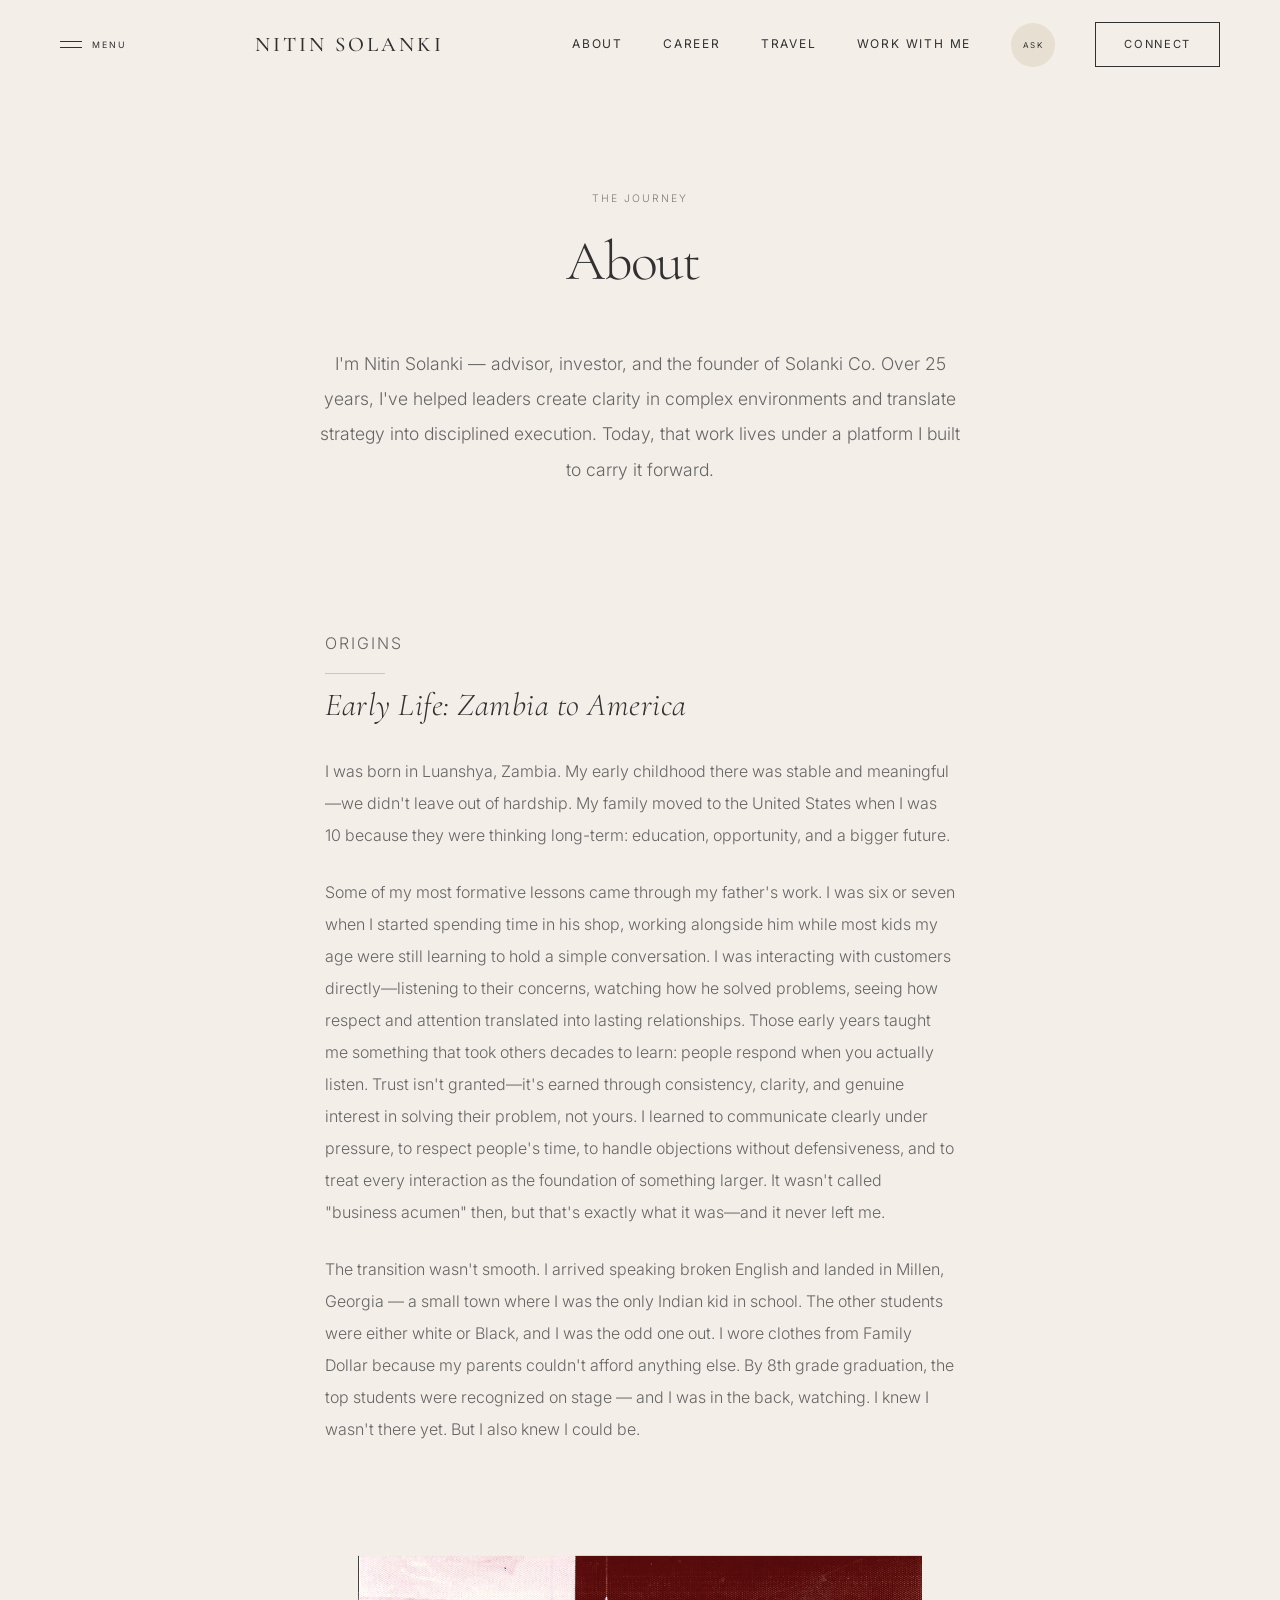
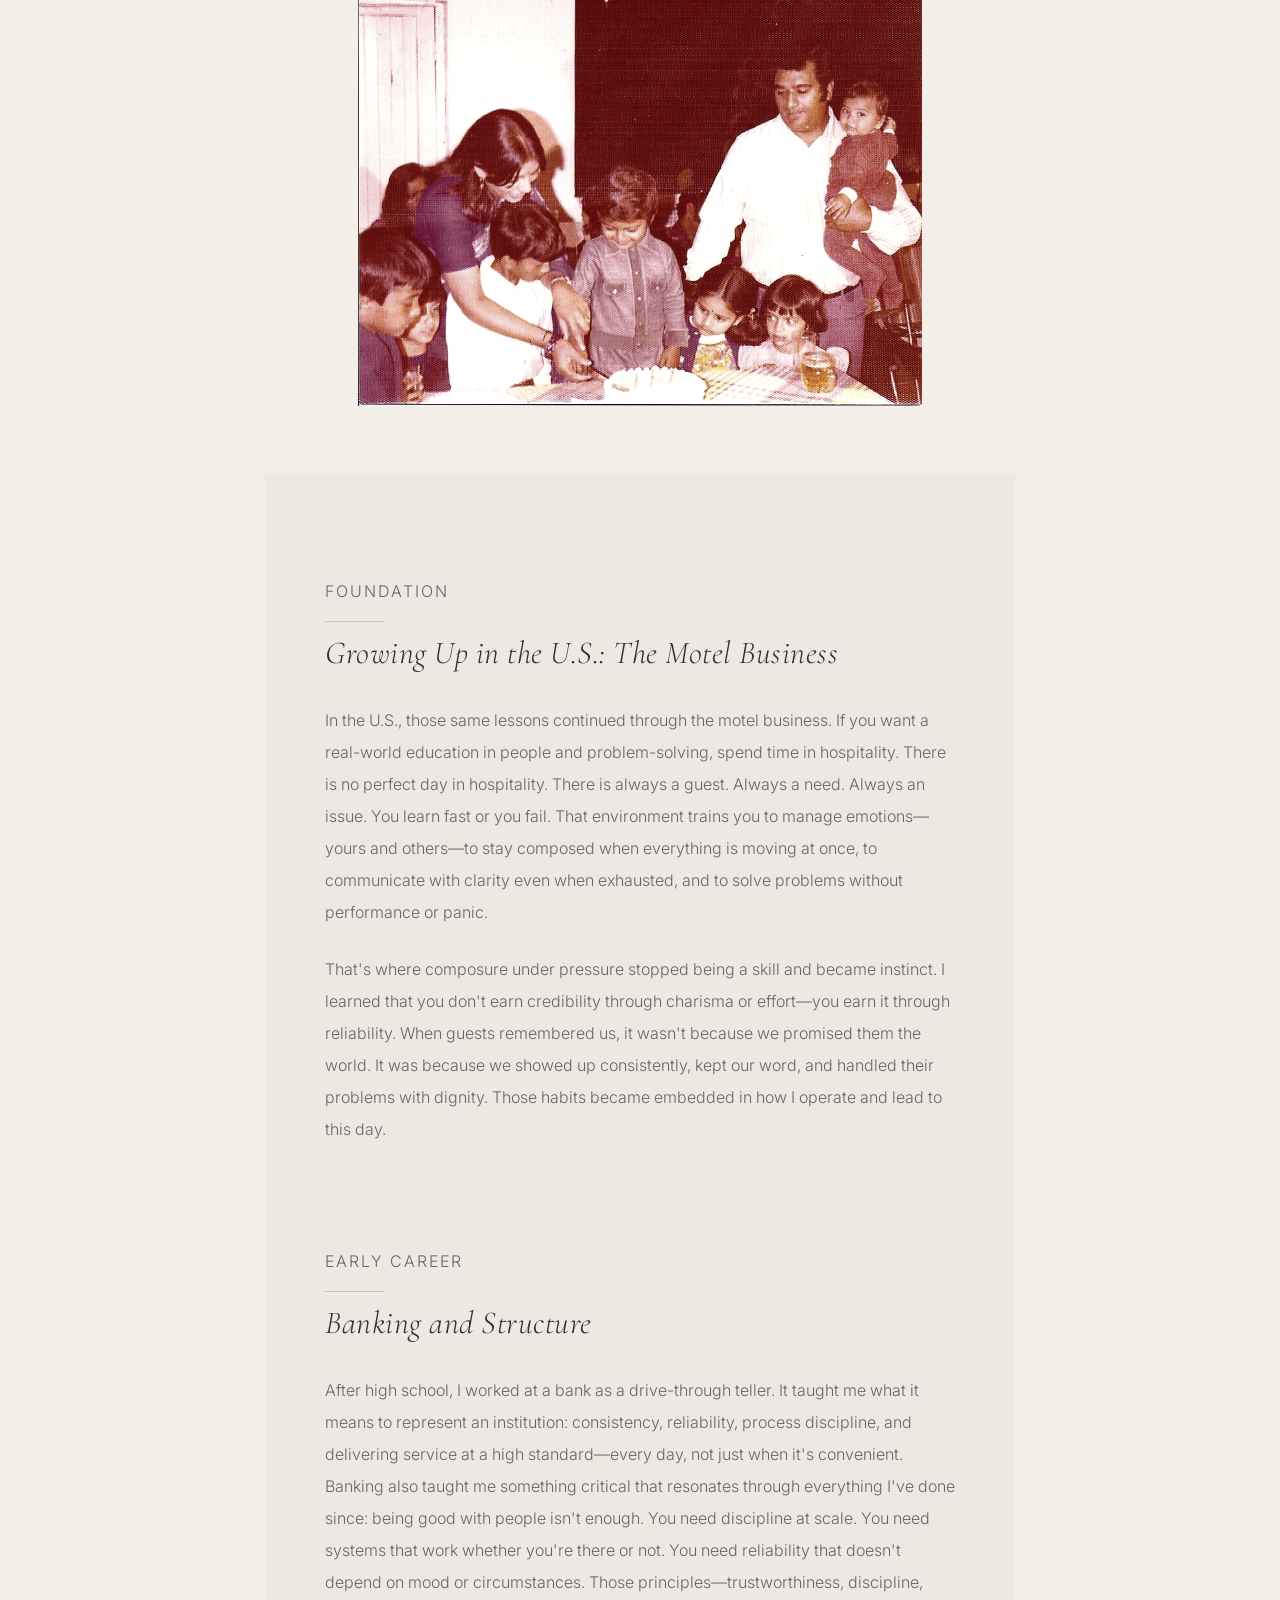
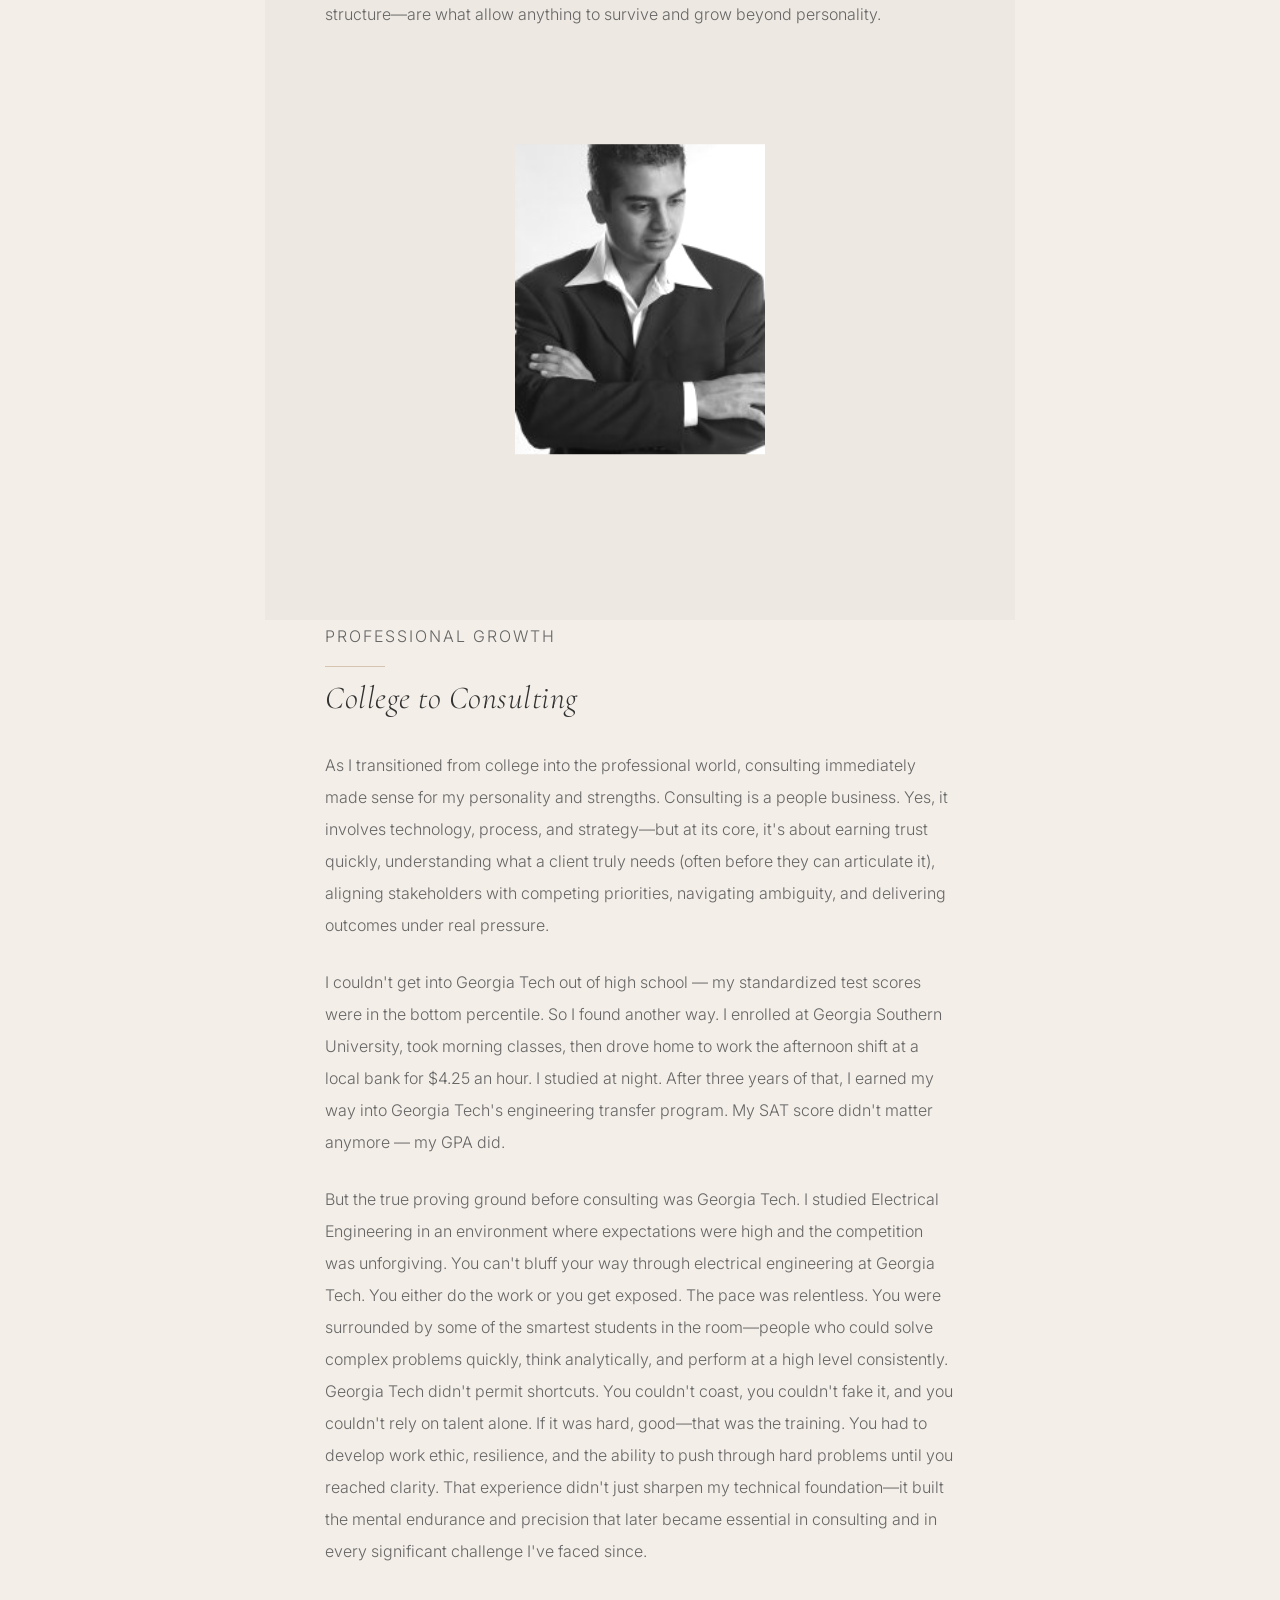
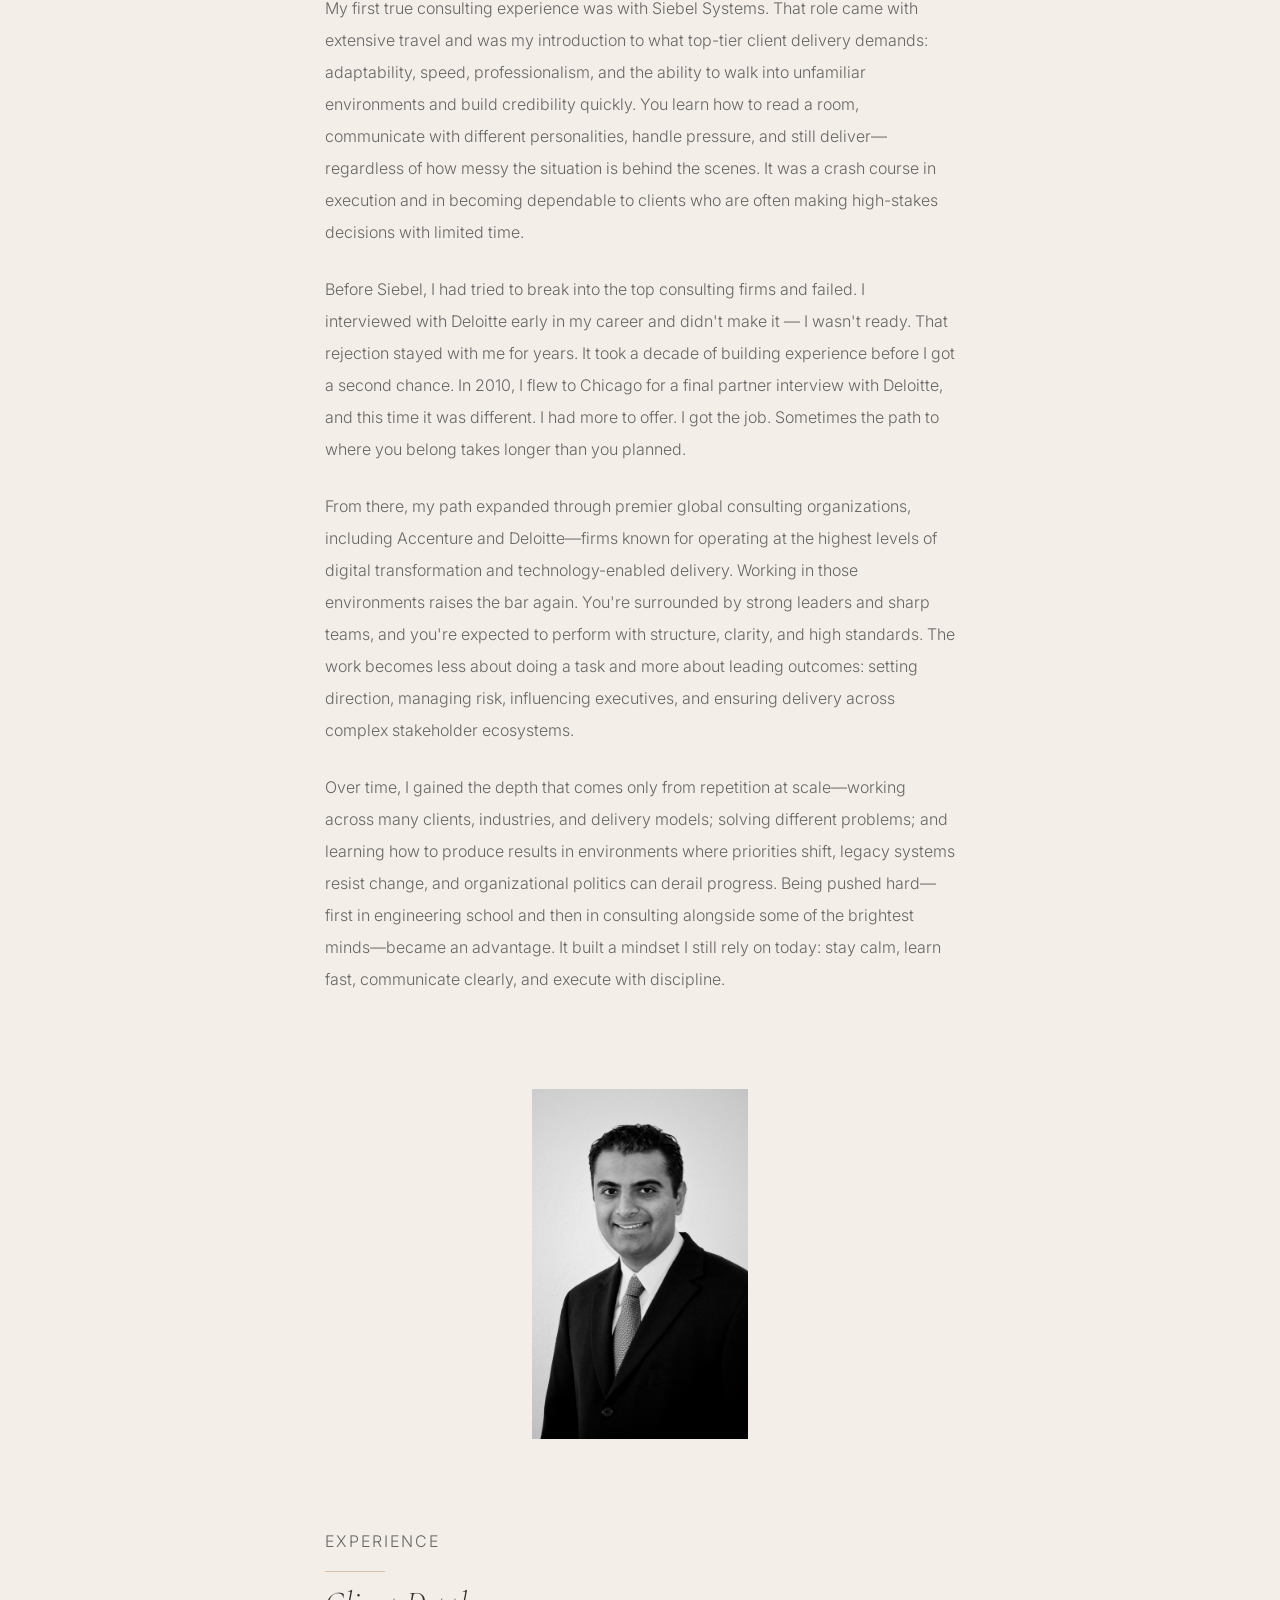
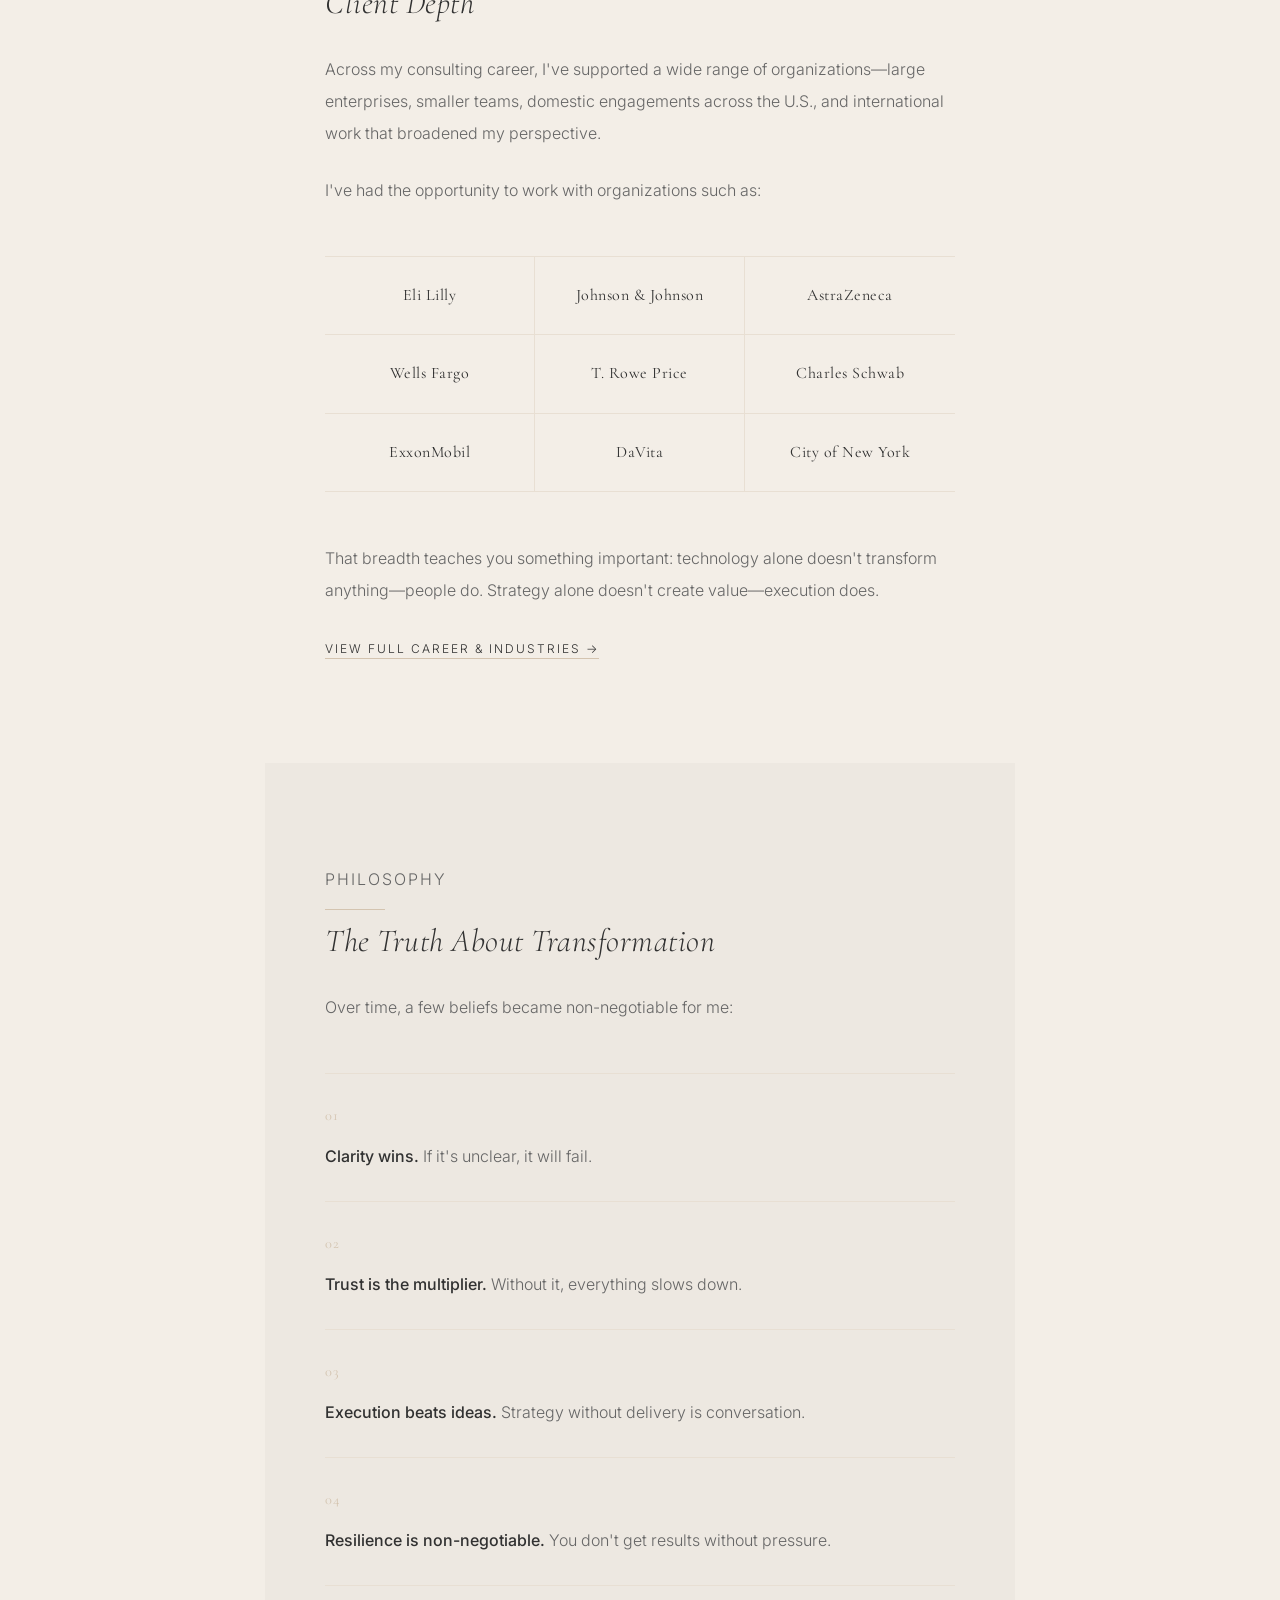
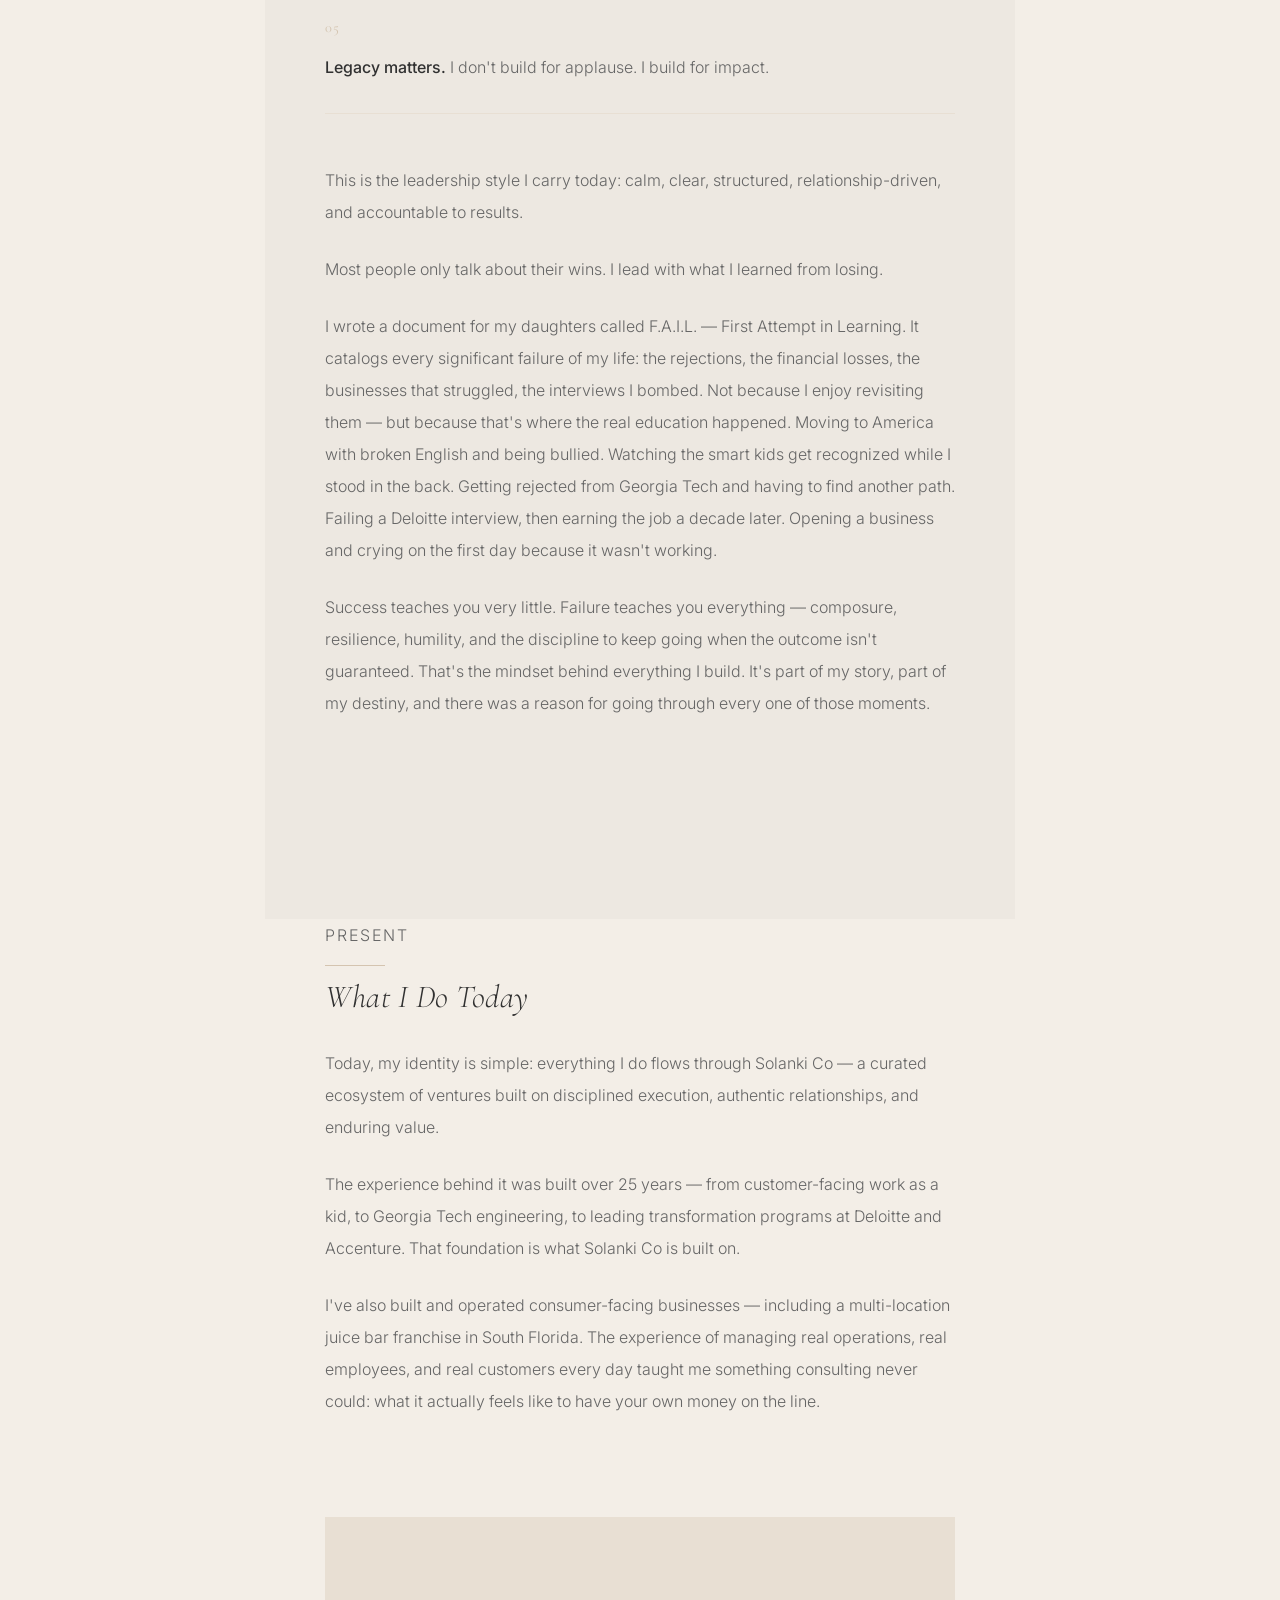
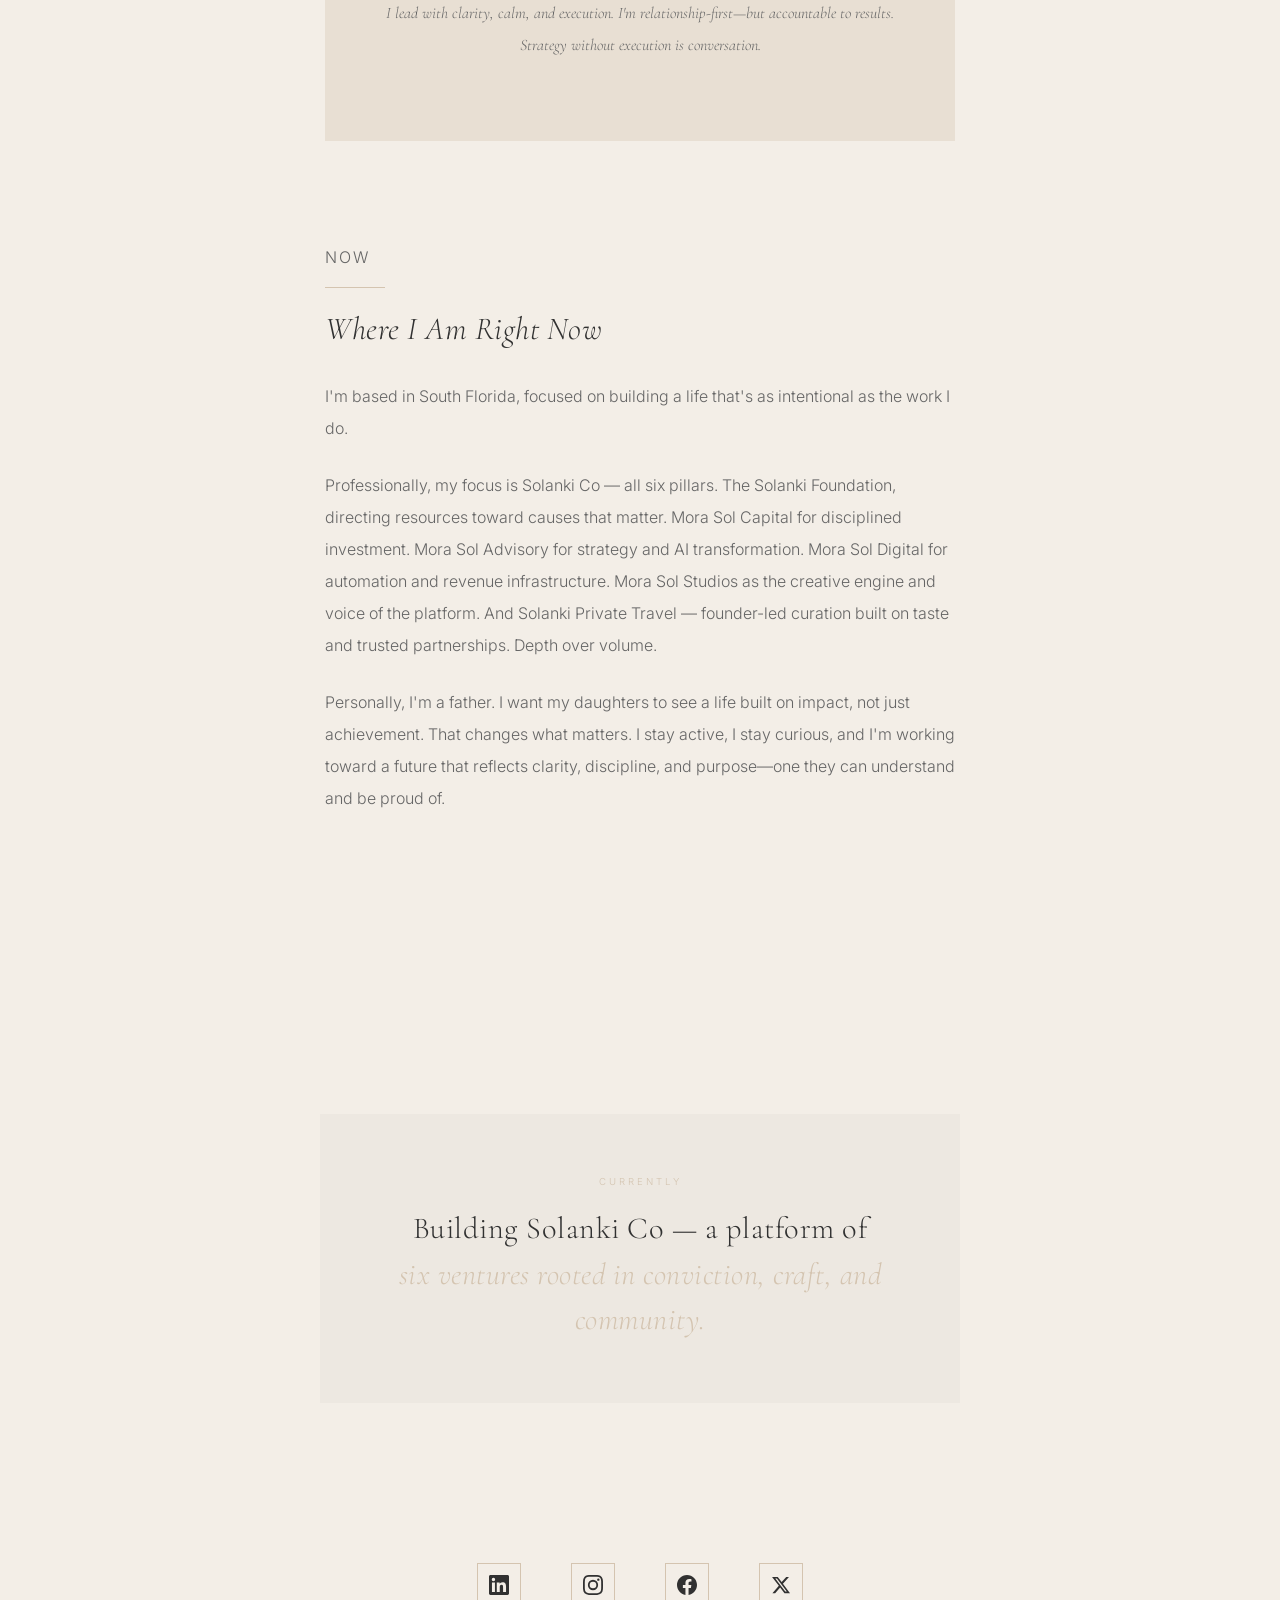
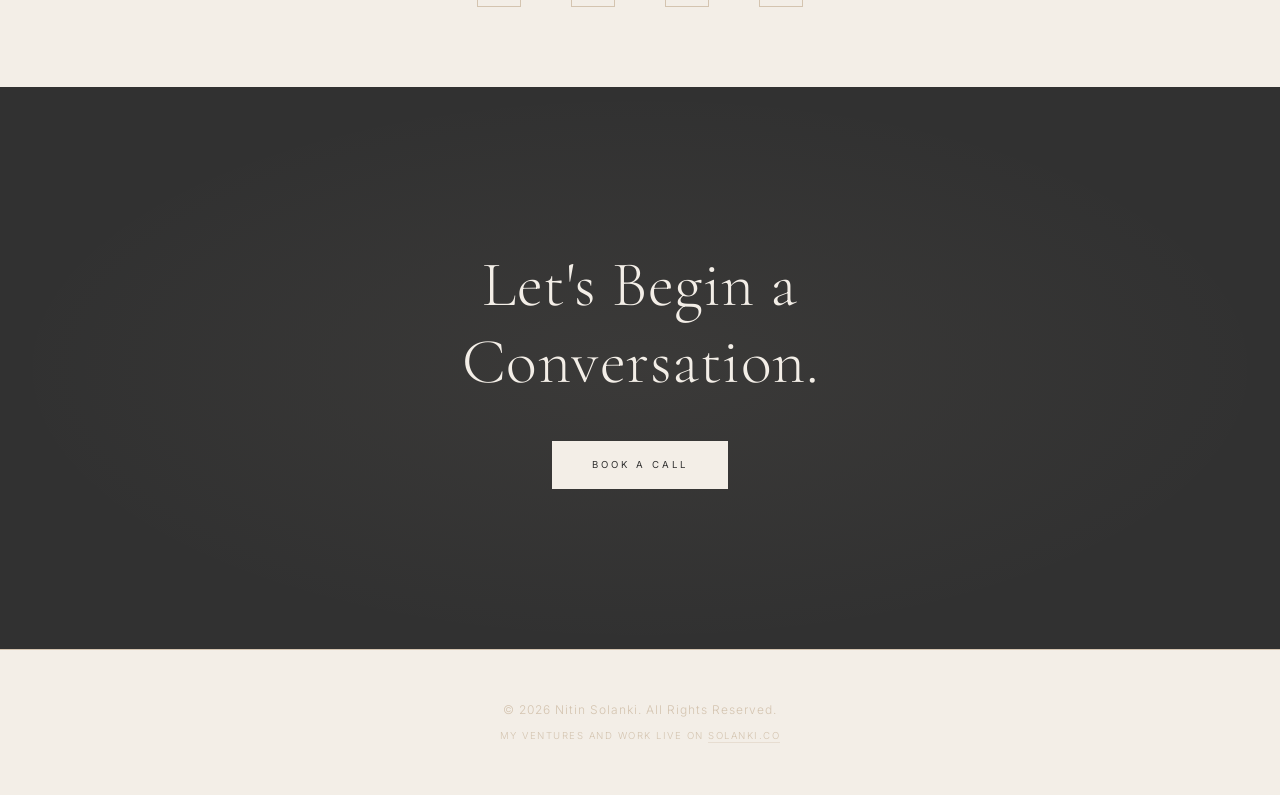
==== commit f410fe3d: "Expand platform to all 6 pillars, elevate F.A.I.L. narrative Homepage: show full Solanki Co ecosyste" ====
--- a/about.html
+++ b/about.html
@@ -755,8 +755,13 @@
                 This is the leadership style I carry today: calm, clear, structured, relationship-driven, and accountable to results.
             </p>
             <p>
-                I wrote a document for my daughters called F.A.I.L. — First Attempt in Learning. It catalogs every significant failure of my life: the rejections, the financial losses, the businesses that didn't work, the interviews I bombed. Not to dwell on them — but because failure is where the real education happened. Every setback taught me something that success never could. That's the mindset behind everything I build: stay composed, learn fast, and never let a failure be the final word.
-            </p>
+                Most people only talk about their wins. I lead with what I learned from losing.
+            </p>
+            <p>
+                I wrote a document for my daughters called F.A.I.L. — First Attempt in Learning. It catalogs every significant failure of my life: the rejections, the financial losses, the businesses that struggled, the interviews I bombed. Not because I enjoy revisiting them — but because that's where the real education happened. Moving to America with broken English and being bullied. Watching the smart kids get recognized while I stood in the back. Getting rejected from Georgia Tech and having to find another path. Failing a Deloitte interview, then earning the job a decade later. Opening a business and crying on the first day because it wasn't working.
+            </p>
+            <p>
+                Success teaches you very little. Failure teaches you everything — composure, resilience, humility, and the discipline to keep going when the outcome isn't guaranteed. That's the mindset behind everything I build. It's part of my story, part of my destiny, and there was a reason for going through every one of those moments.
         </div>
 
         </div><!-- end tonal-zone -->
@@ -791,7 +796,7 @@
                 I'm based in South Florida, focused on building a life that's as intentional as the work I do.
             </p>
             <p>
-                Professionally, my focus is Solanki Co — strategy and AI transformation through Mora Sol Advisory, capital deployment through Mora Sol Capital, and AI readiness and revenue infrastructure through Mora Sol Digital. I'm also building The Solanki Foundation — something I've wanted to create for a long time. Depth over volume.
+                Professionally, my focus is Solanki Co — all six pillars. The Solanki Foundation, directing resources toward causes that matter. Mora Sol Capital for disciplined investment. Mora Sol Advisory for strategy and AI transformation. Mora Sol Digital for automation and revenue infrastructure. Mora Sol Studios as the creative engine and voice of the platform. And Solanki Private Travel — founder-led curation built on taste and trusted partnerships. Depth over volume.
             </p>
             <p>
                 Personally, I'm a father. I want my daughters to see a life built on impact, not just achievement. That changes what matters. I stay active, I stay curious, and I'm working toward a future that reflects clarity, discipline, and purpose—one they can understand and be proud of.
@@ -804,7 +809,7 @@
     <section class="now-section">
         <div class="now-card fade-in">
             <div class="now-eyebrow">Currently</div>
-            <h3 class="now-heading">Building Solanki Co — a platform of<br><em>advisory, capital, and digital ventures.</em></h3>
+            <h3 class="now-heading">Building Solanki Co — a platform of<br><em>six ventures rooted in conviction, craft, and community.</em></h3>
         </div>
     </section>
 
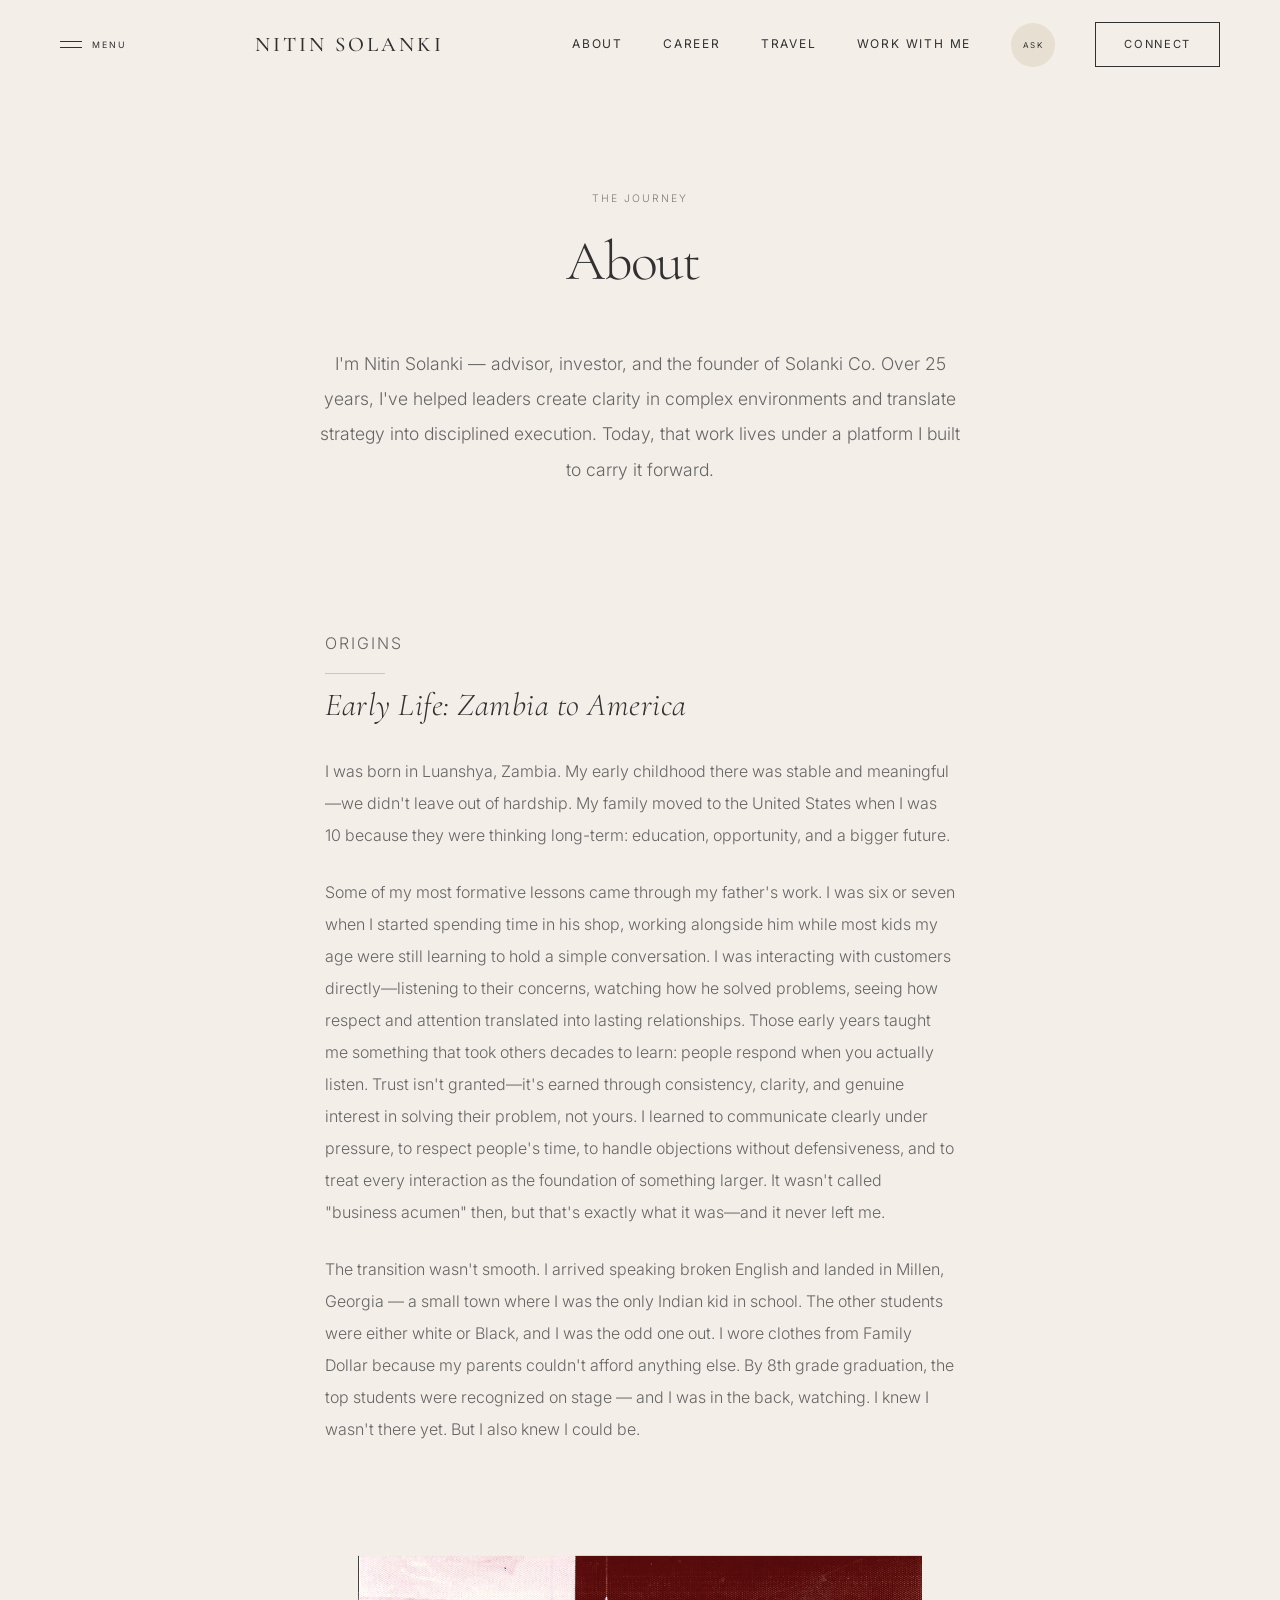
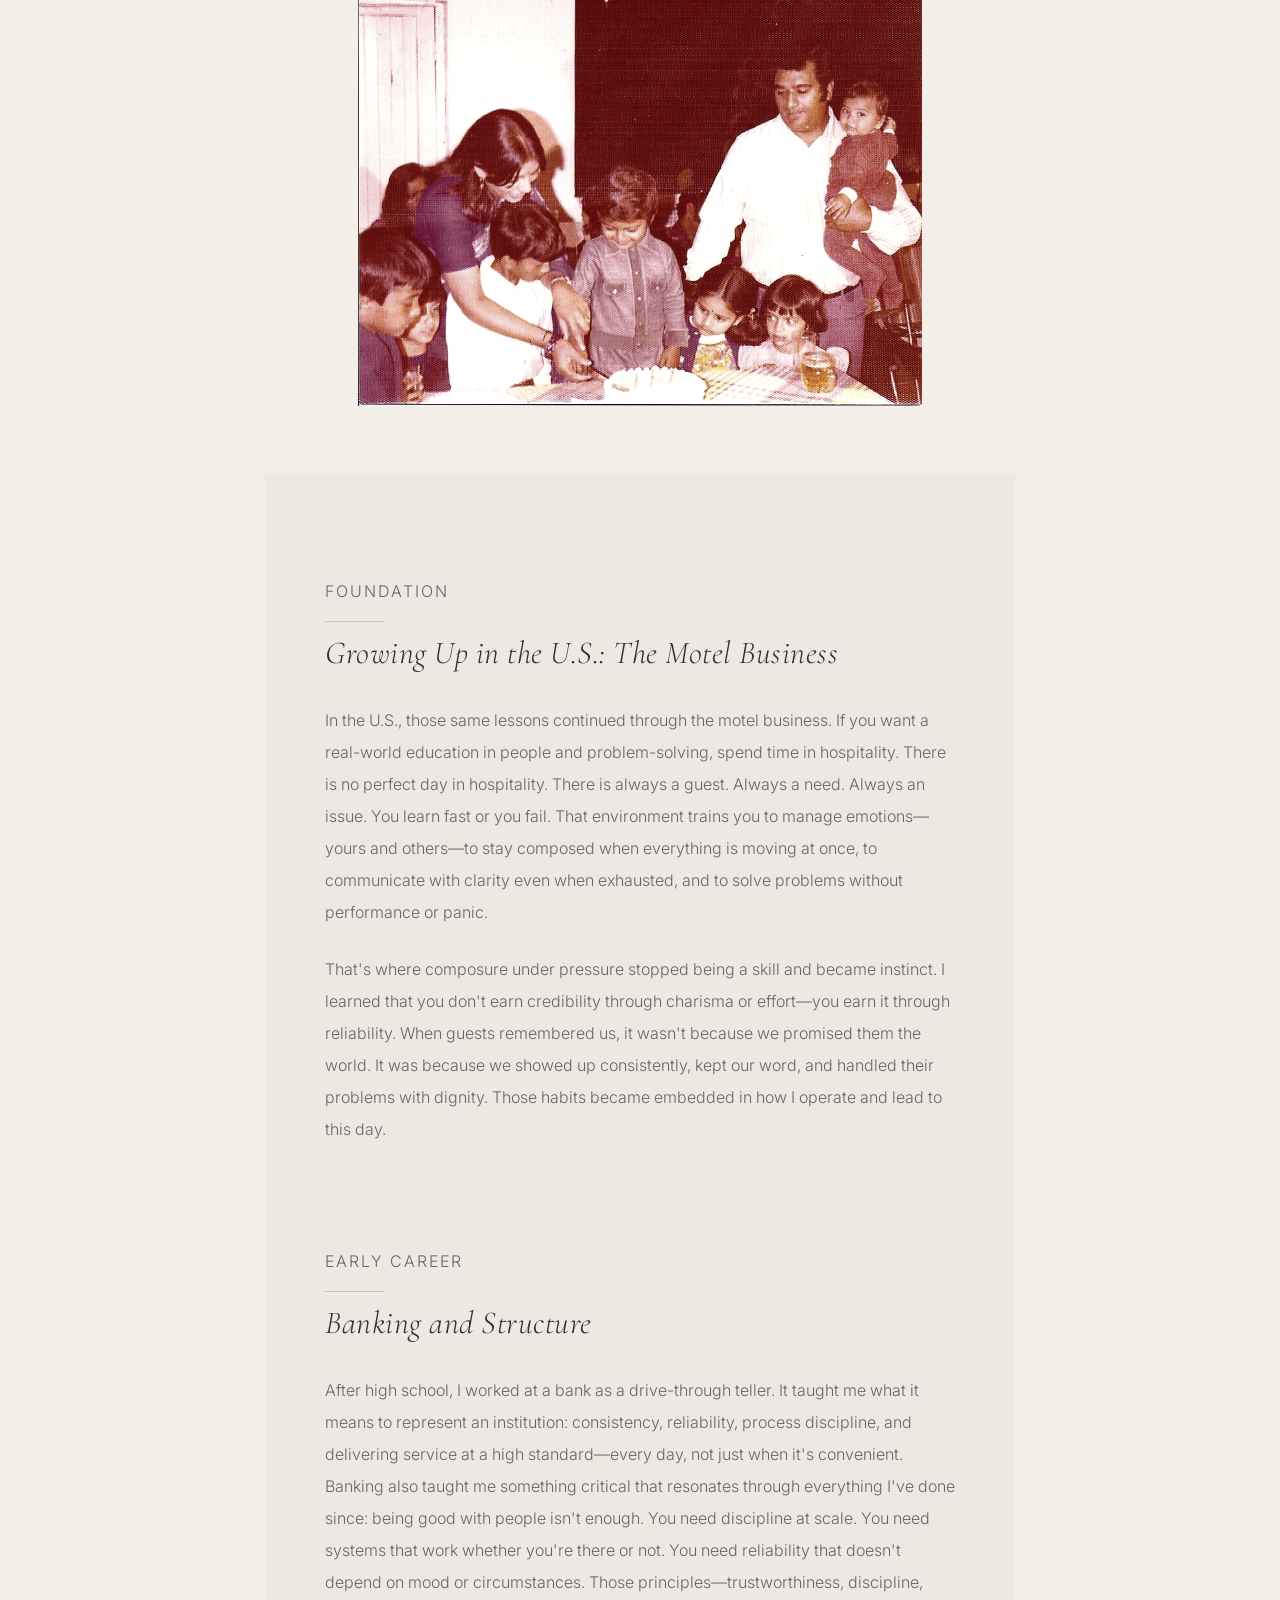
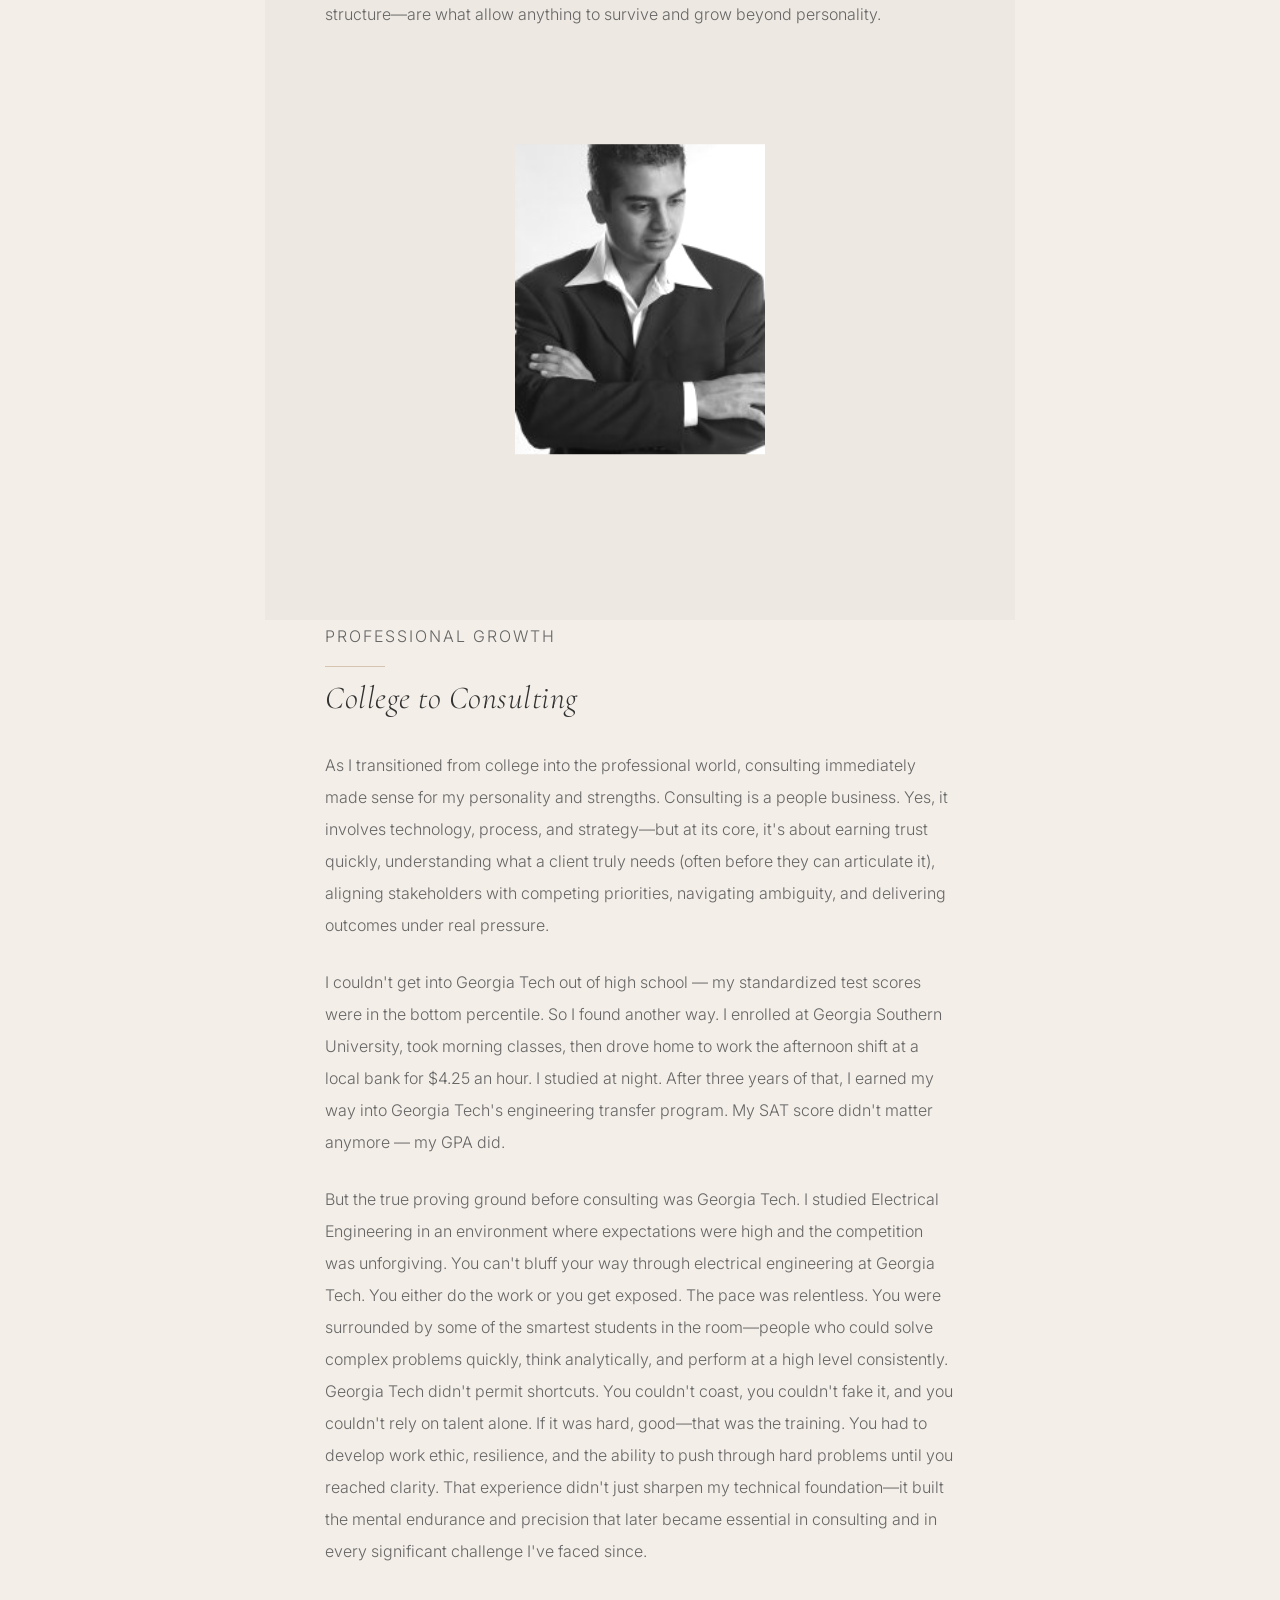
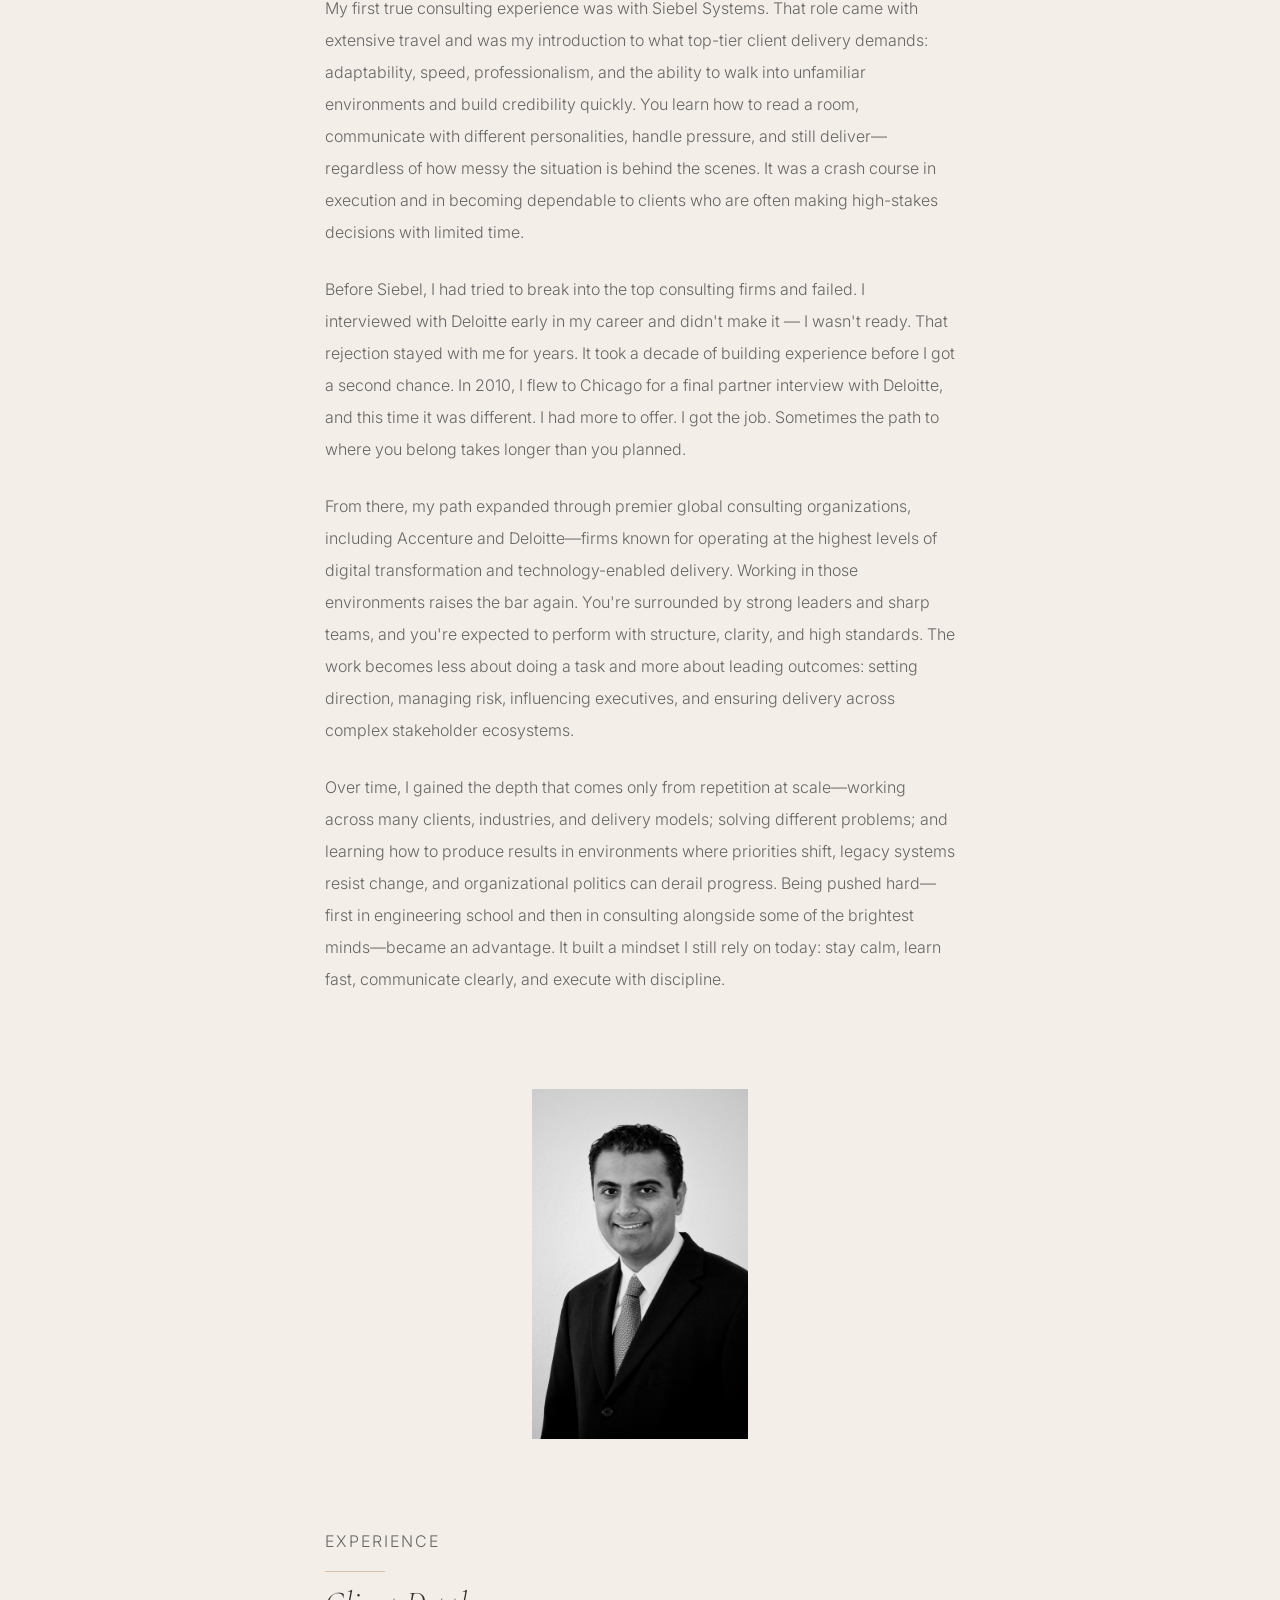
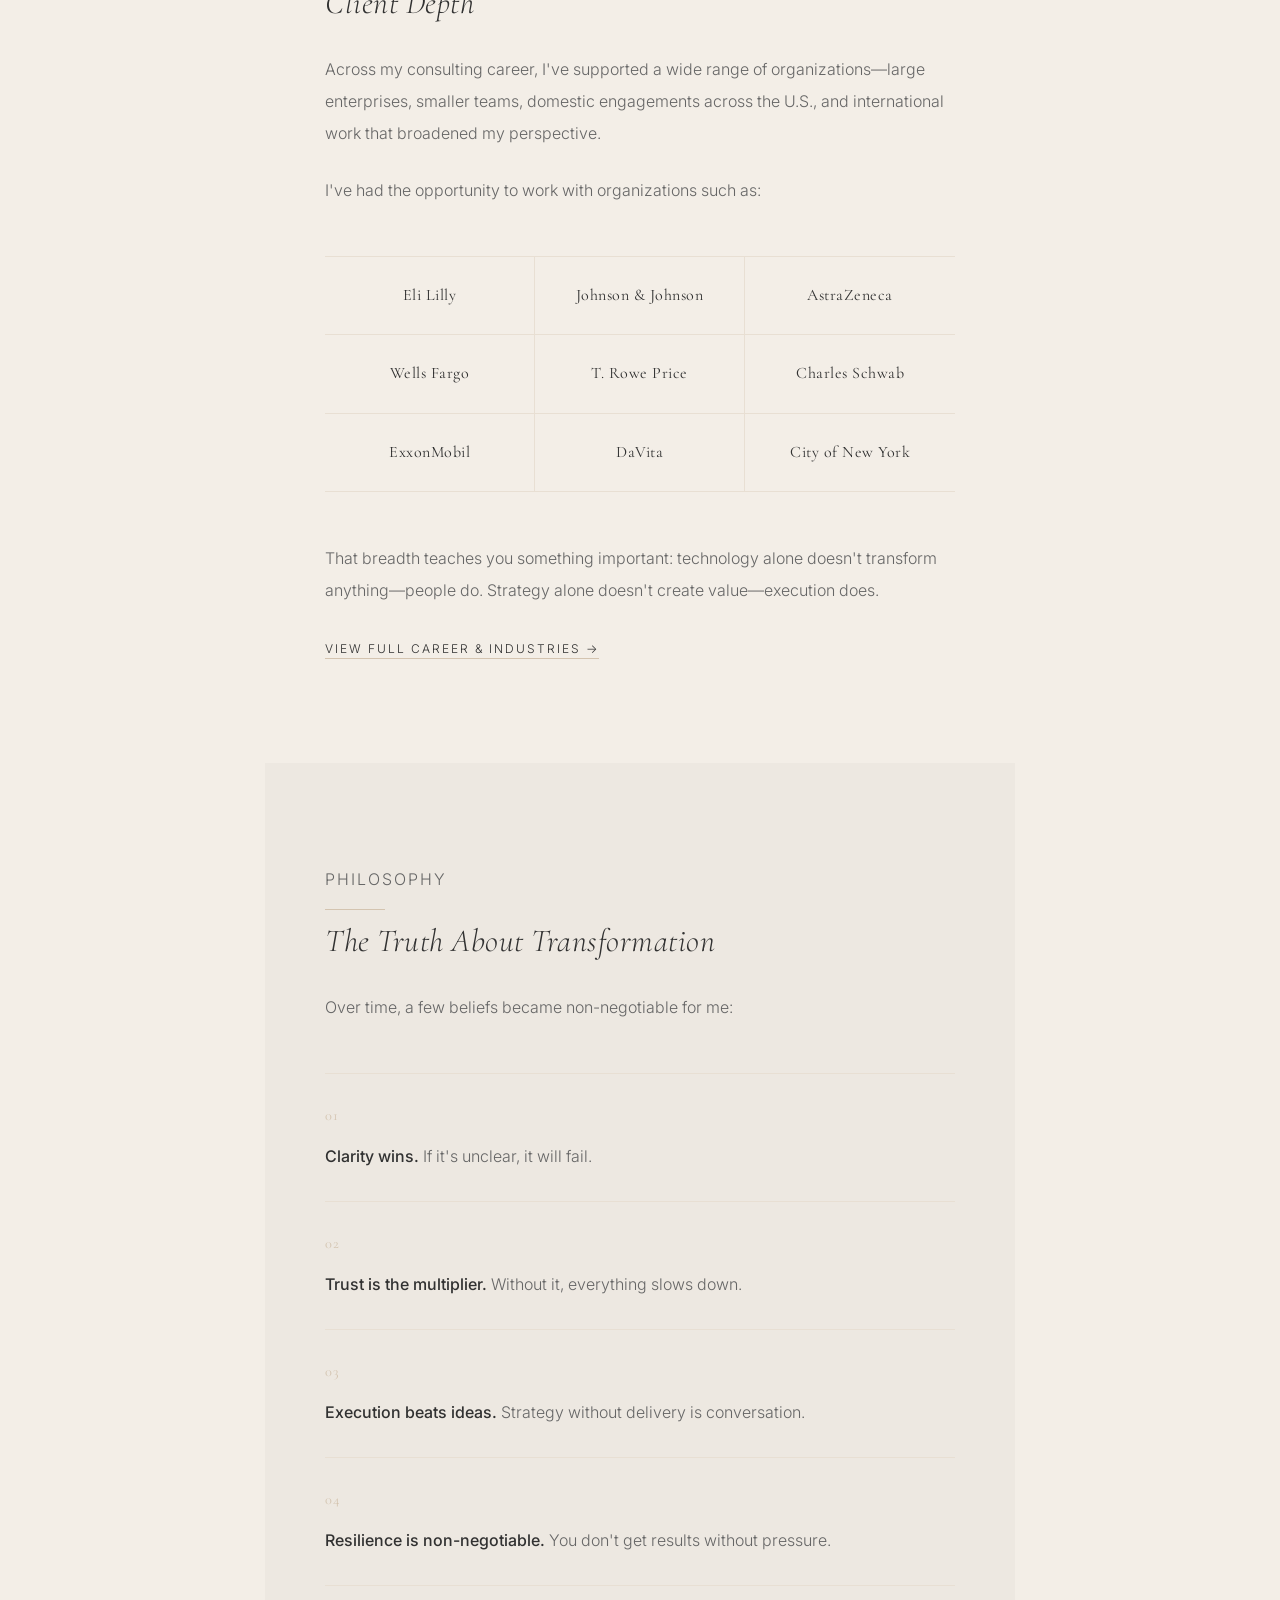
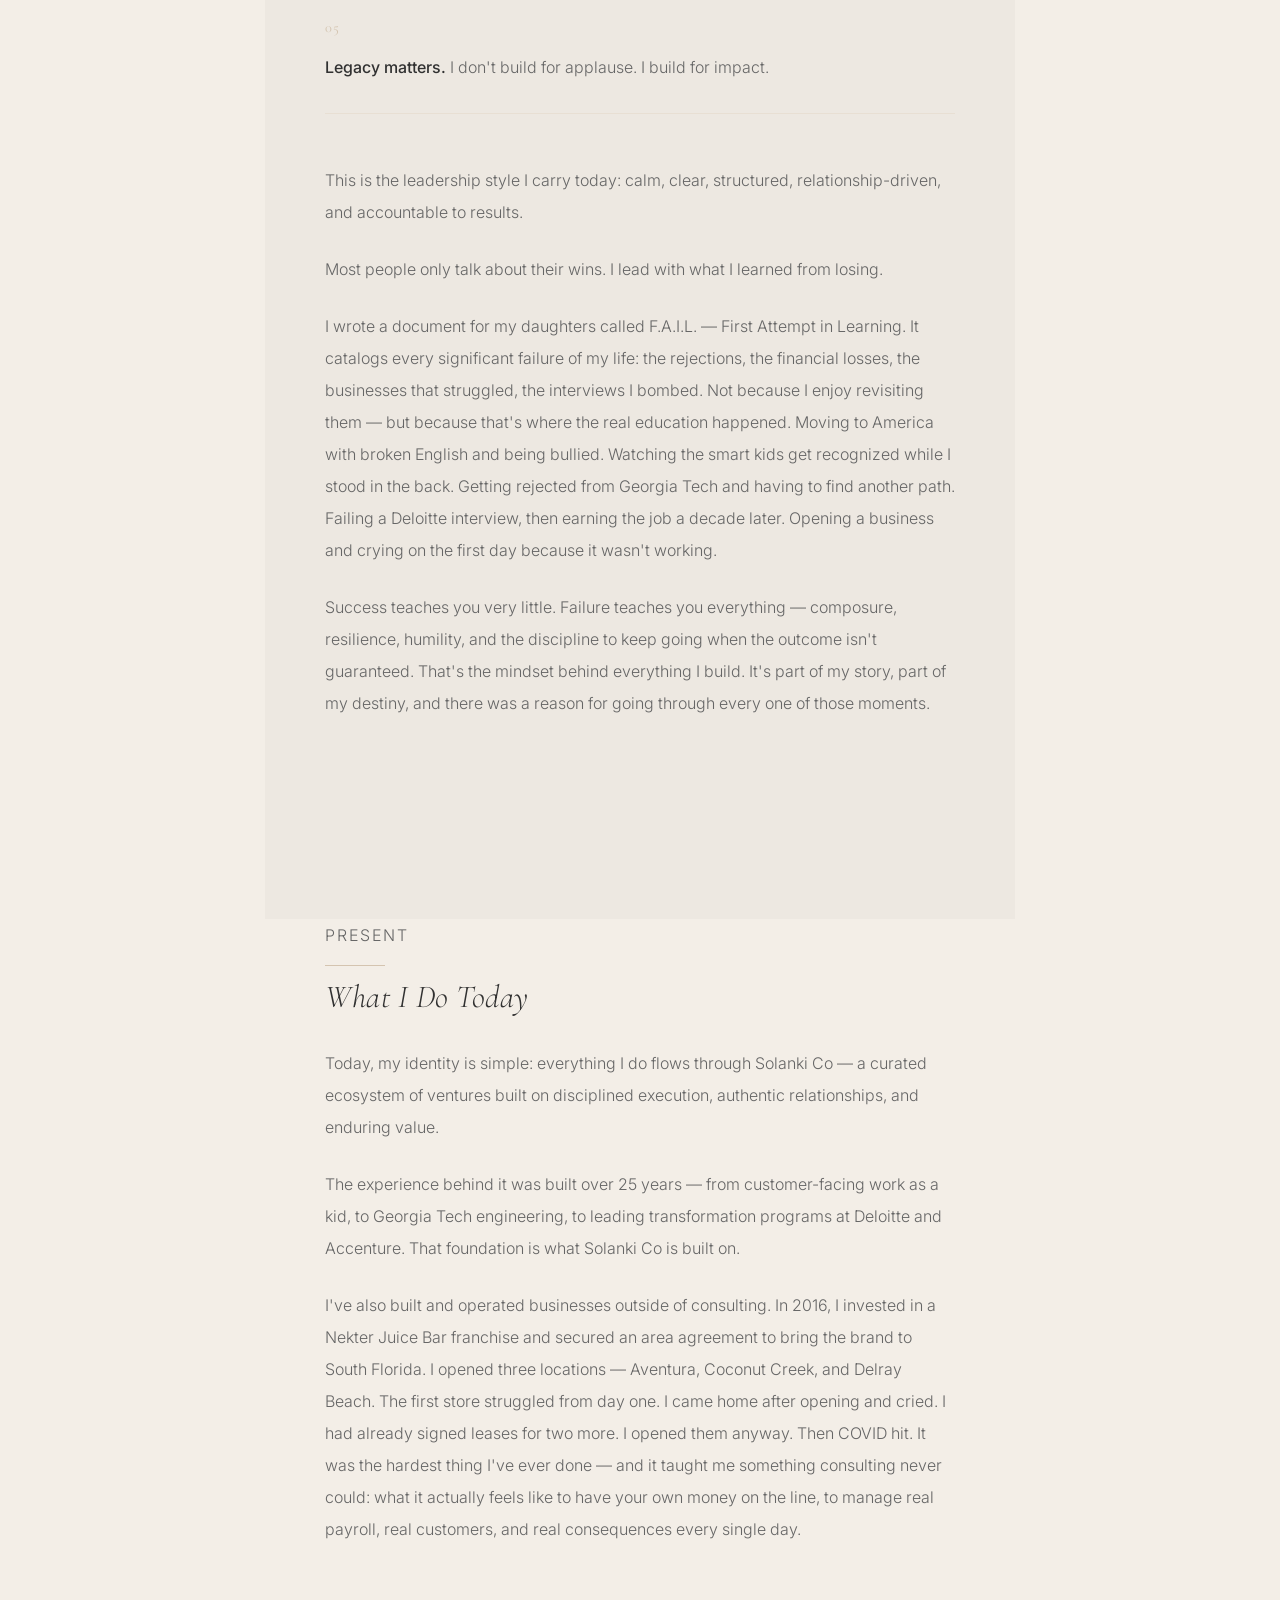
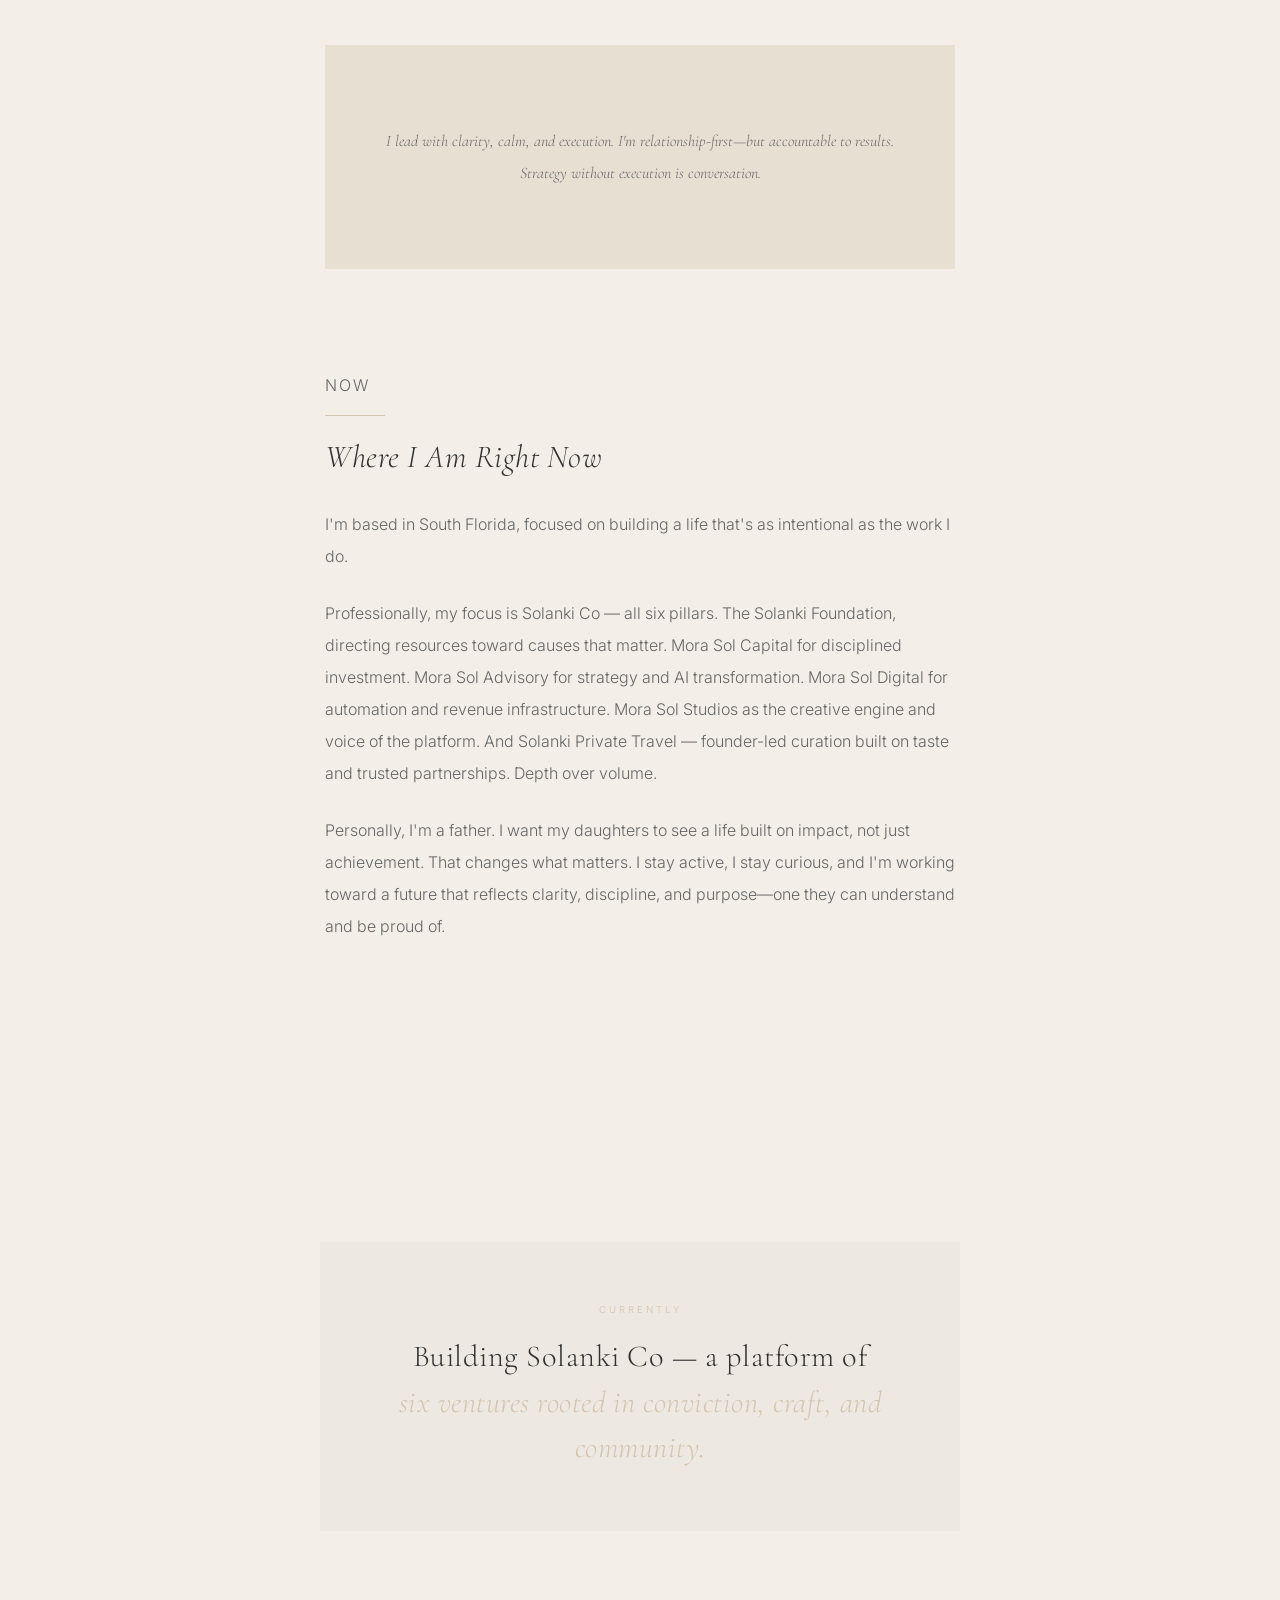
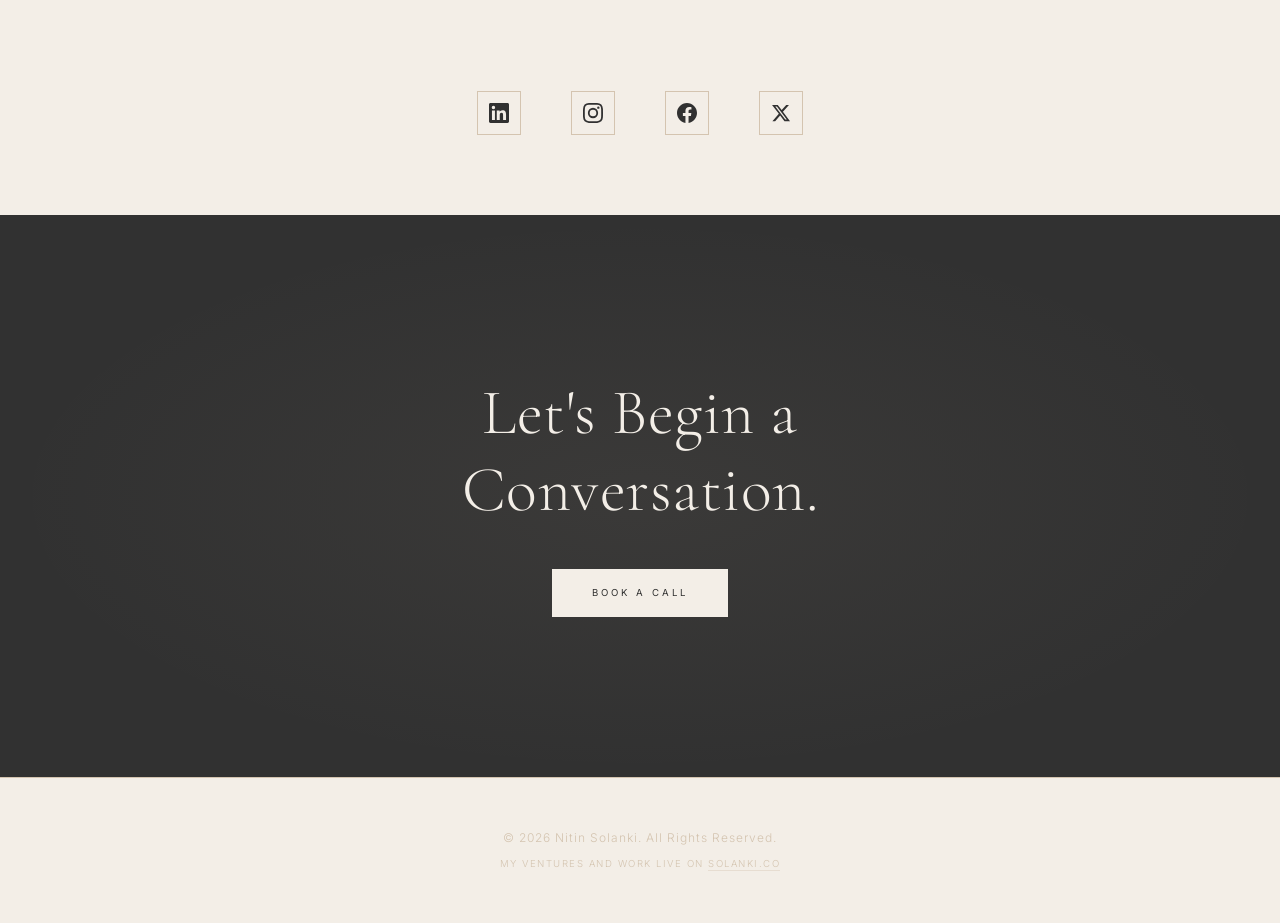
==== commit eeae286d: "Replace vague franchise mention with specific Nekter story Three locations, first store struggled fr" ====
--- a/about.html
+++ b/about.html
@@ -777,7 +777,7 @@
                 The experience behind it was built over 25 years — from customer-facing work as a kid, to Georgia Tech engineering, to leading transformation programs at Deloitte and Accenture. That foundation is what Solanki Co is built on.
             </p>
             <p>
-                I've also built and operated consumer-facing businesses — including a multi-location juice bar franchise in South Florida. The experience of managing real operations, real employees, and real customers every day taught me something consulting never could: what it actually feels like to have your own money on the line.
+                I've also built and operated businesses outside of consulting. In 2016, I invested in a Nekter Juice Bar franchise and secured an area agreement to bring the brand to South Florida. I opened three locations — Aventura, Coconut Creek, and Delray Beach. The first store struggled from day one. I came home after opening and cried. I had already signed leases for two more. I opened them anyway. Then COVID hit. It was the hardest thing I've ever done — and it taught me something consulting never could: what it actually feels like to have your own money on the line, to manage real payroll, real customers, and real consequences every single day.
             </p>
         </div>
 
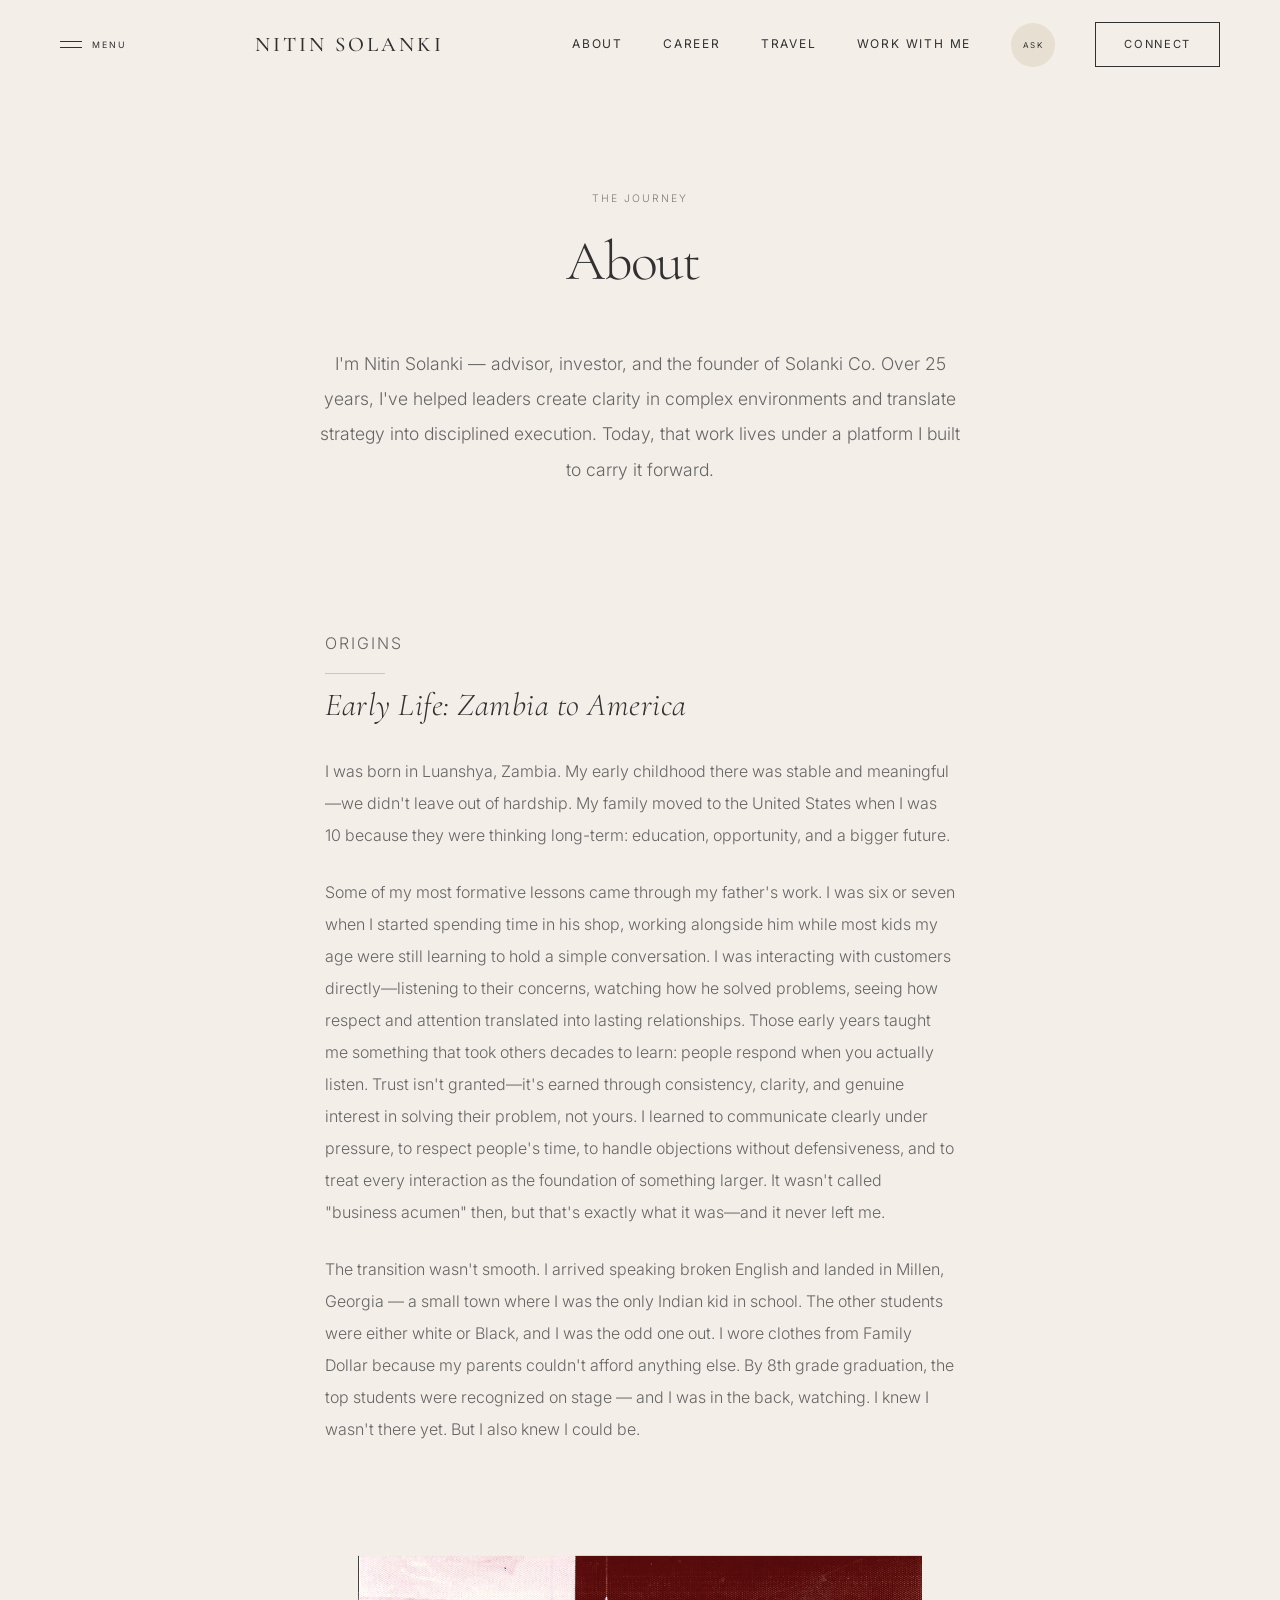
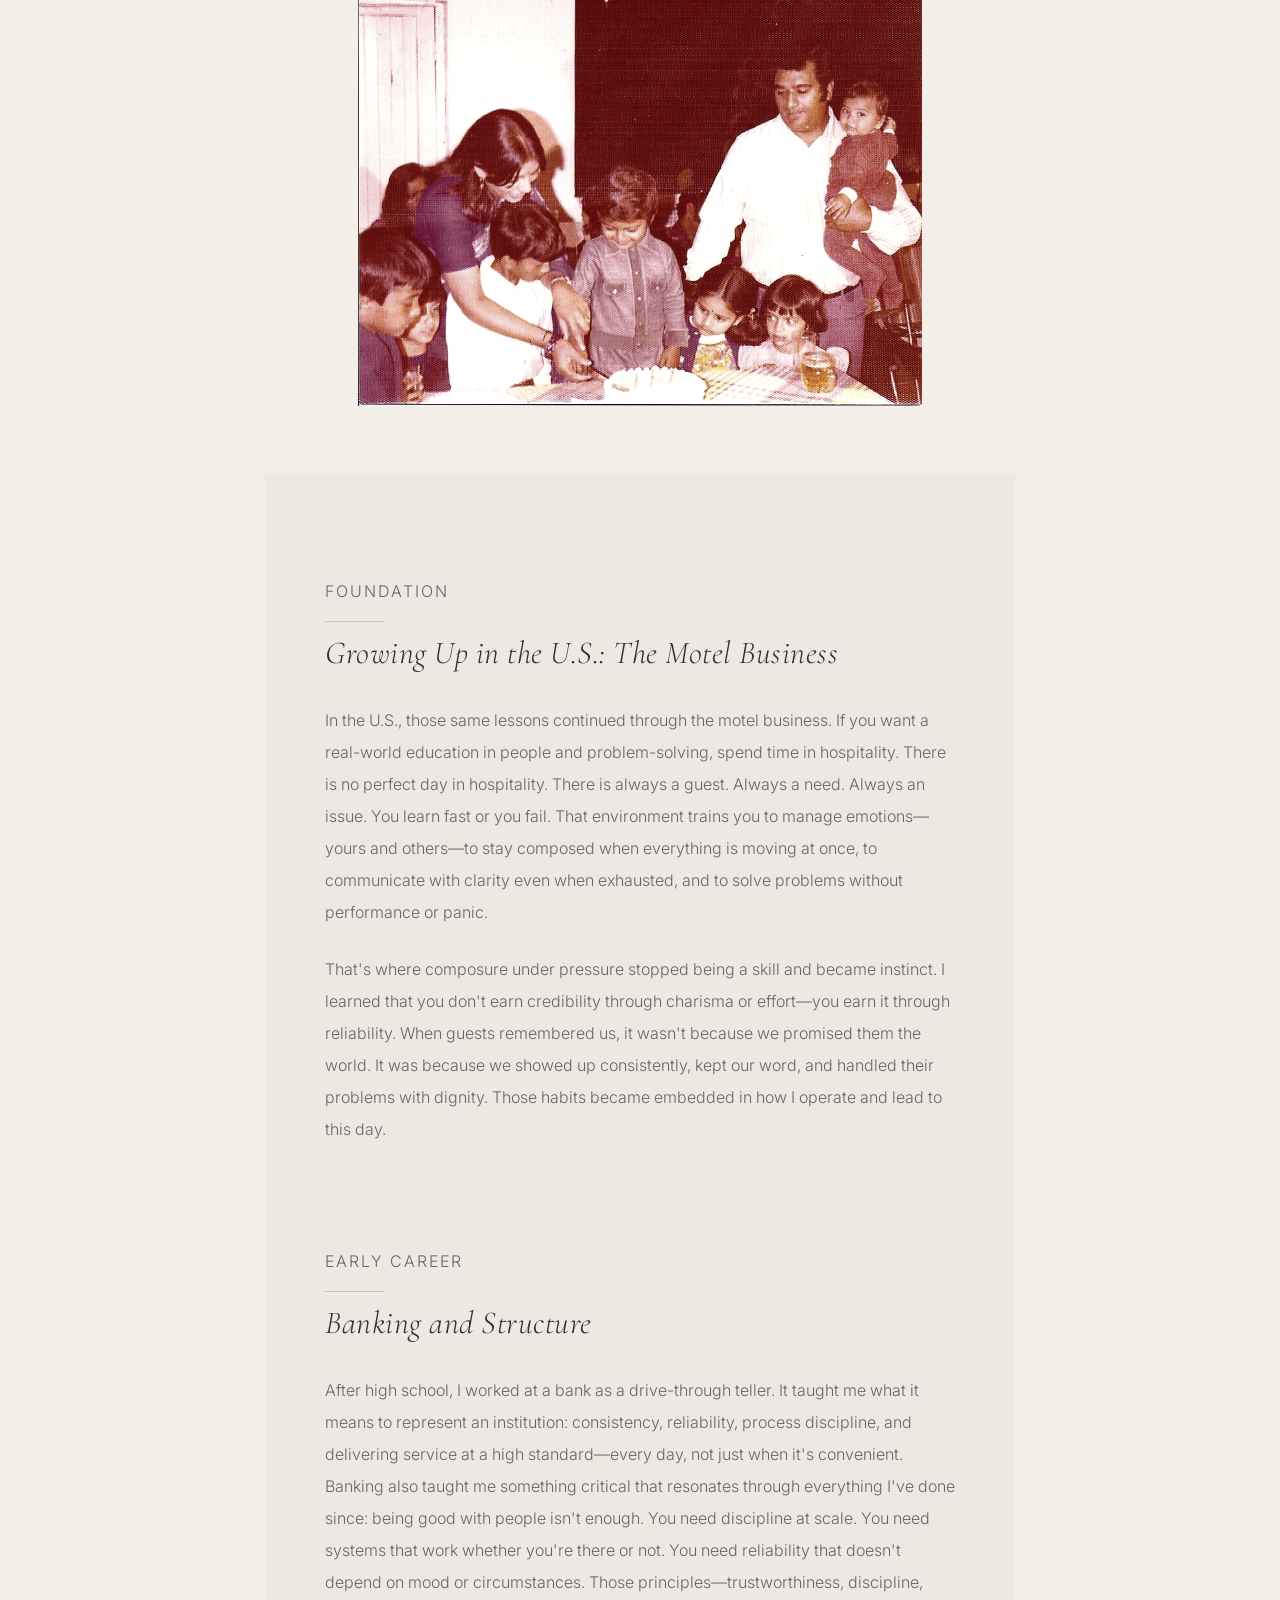
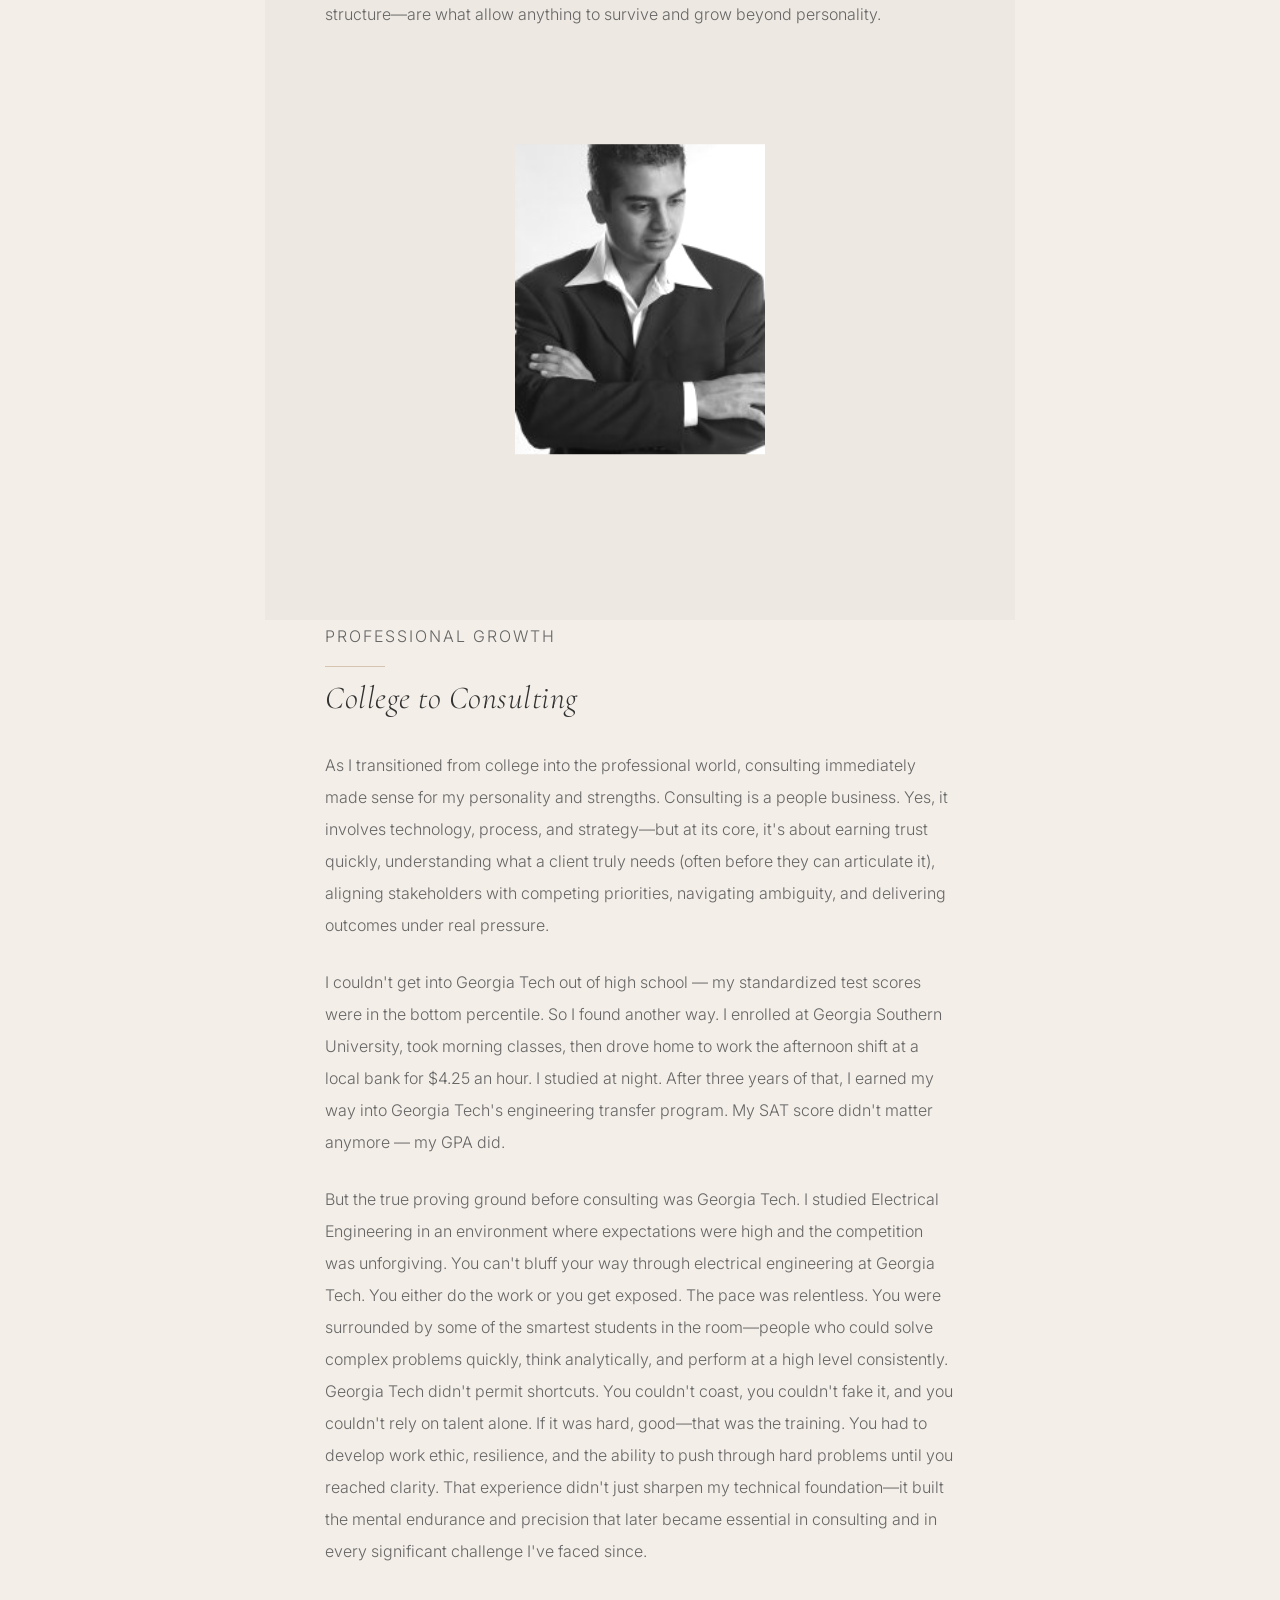
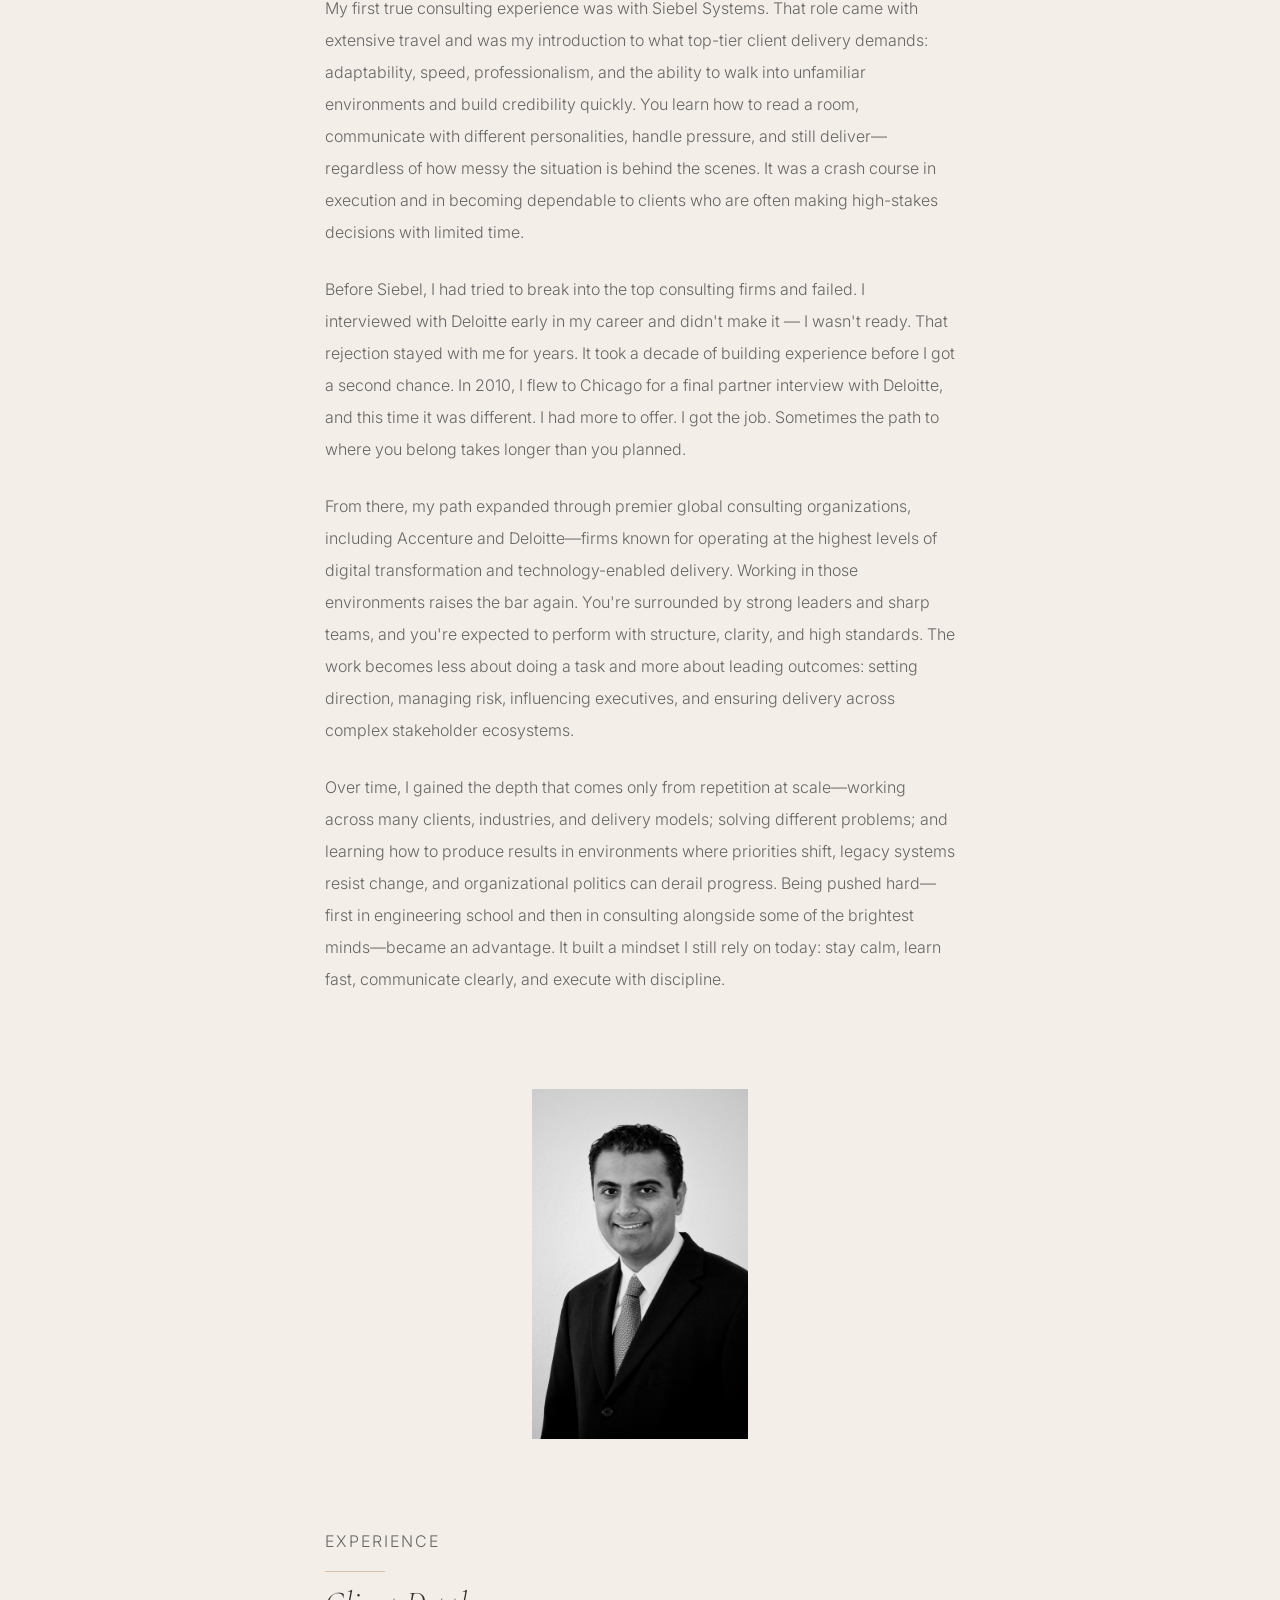
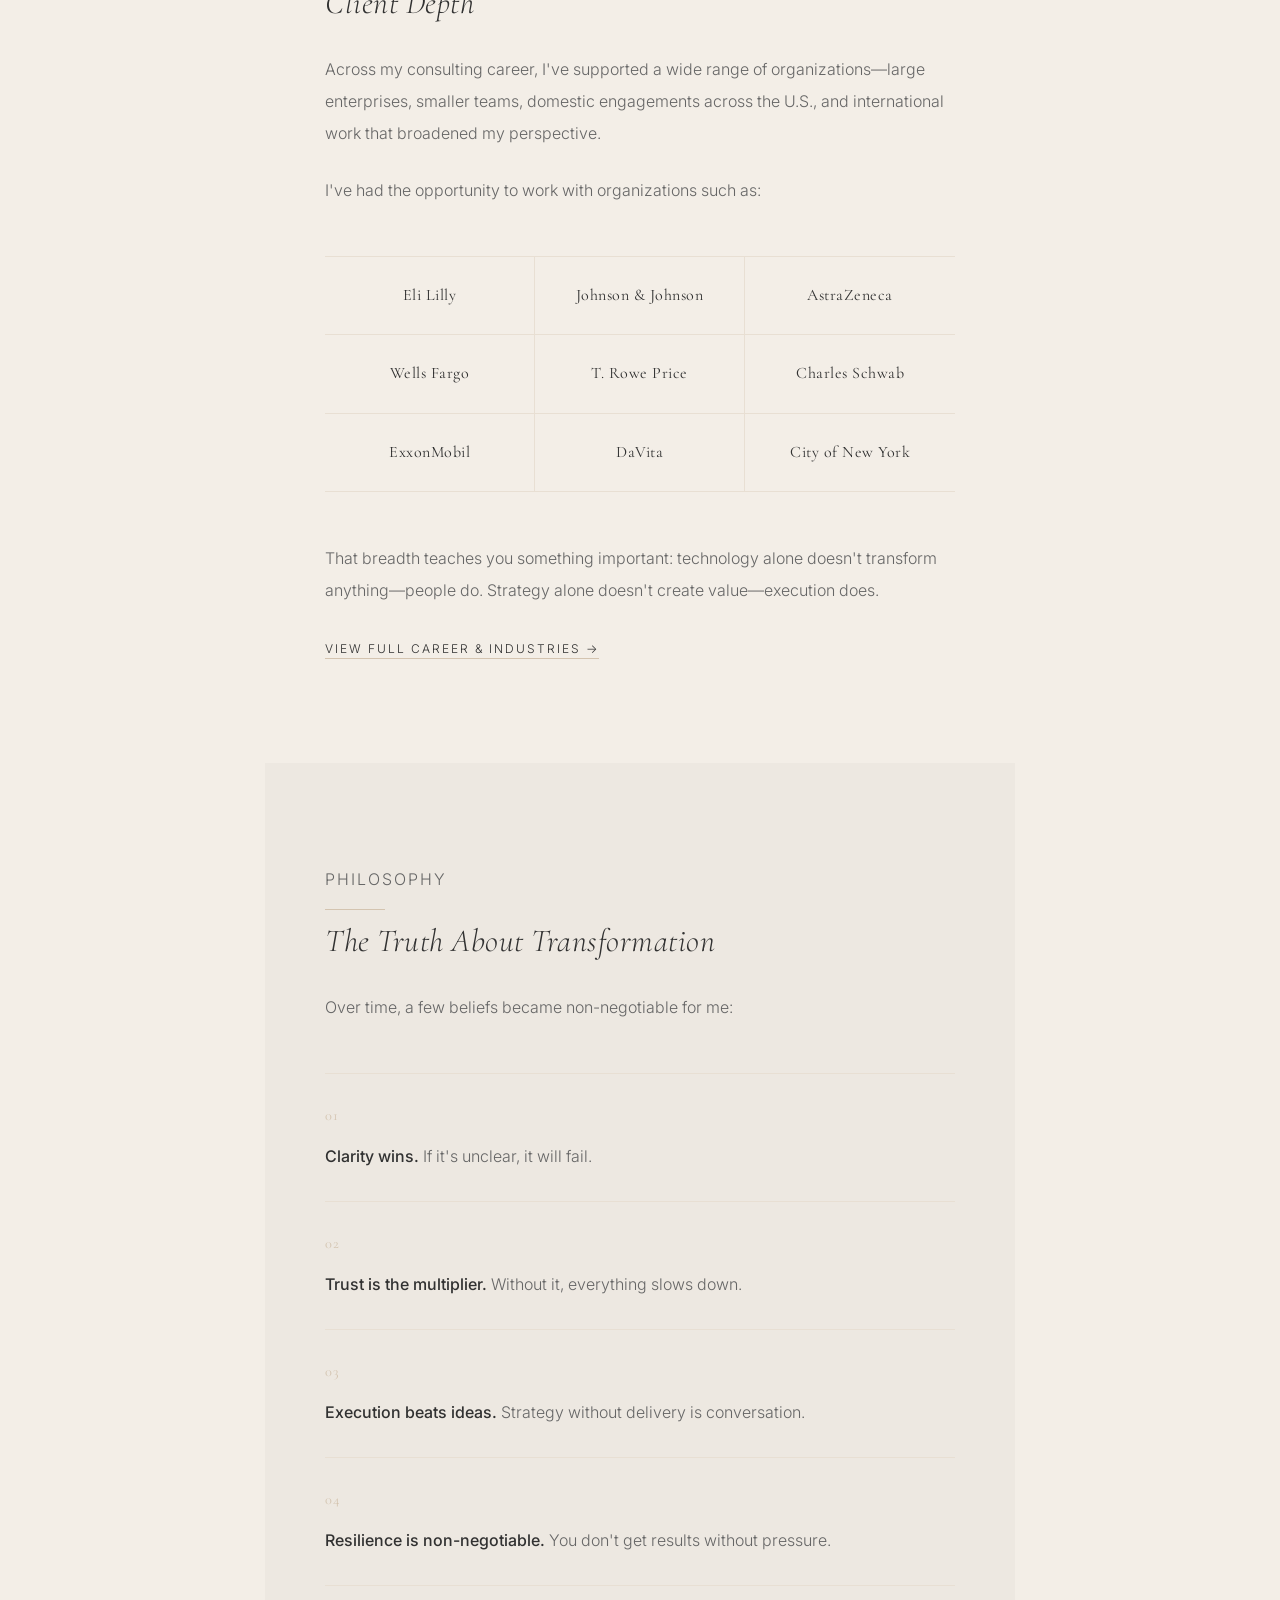
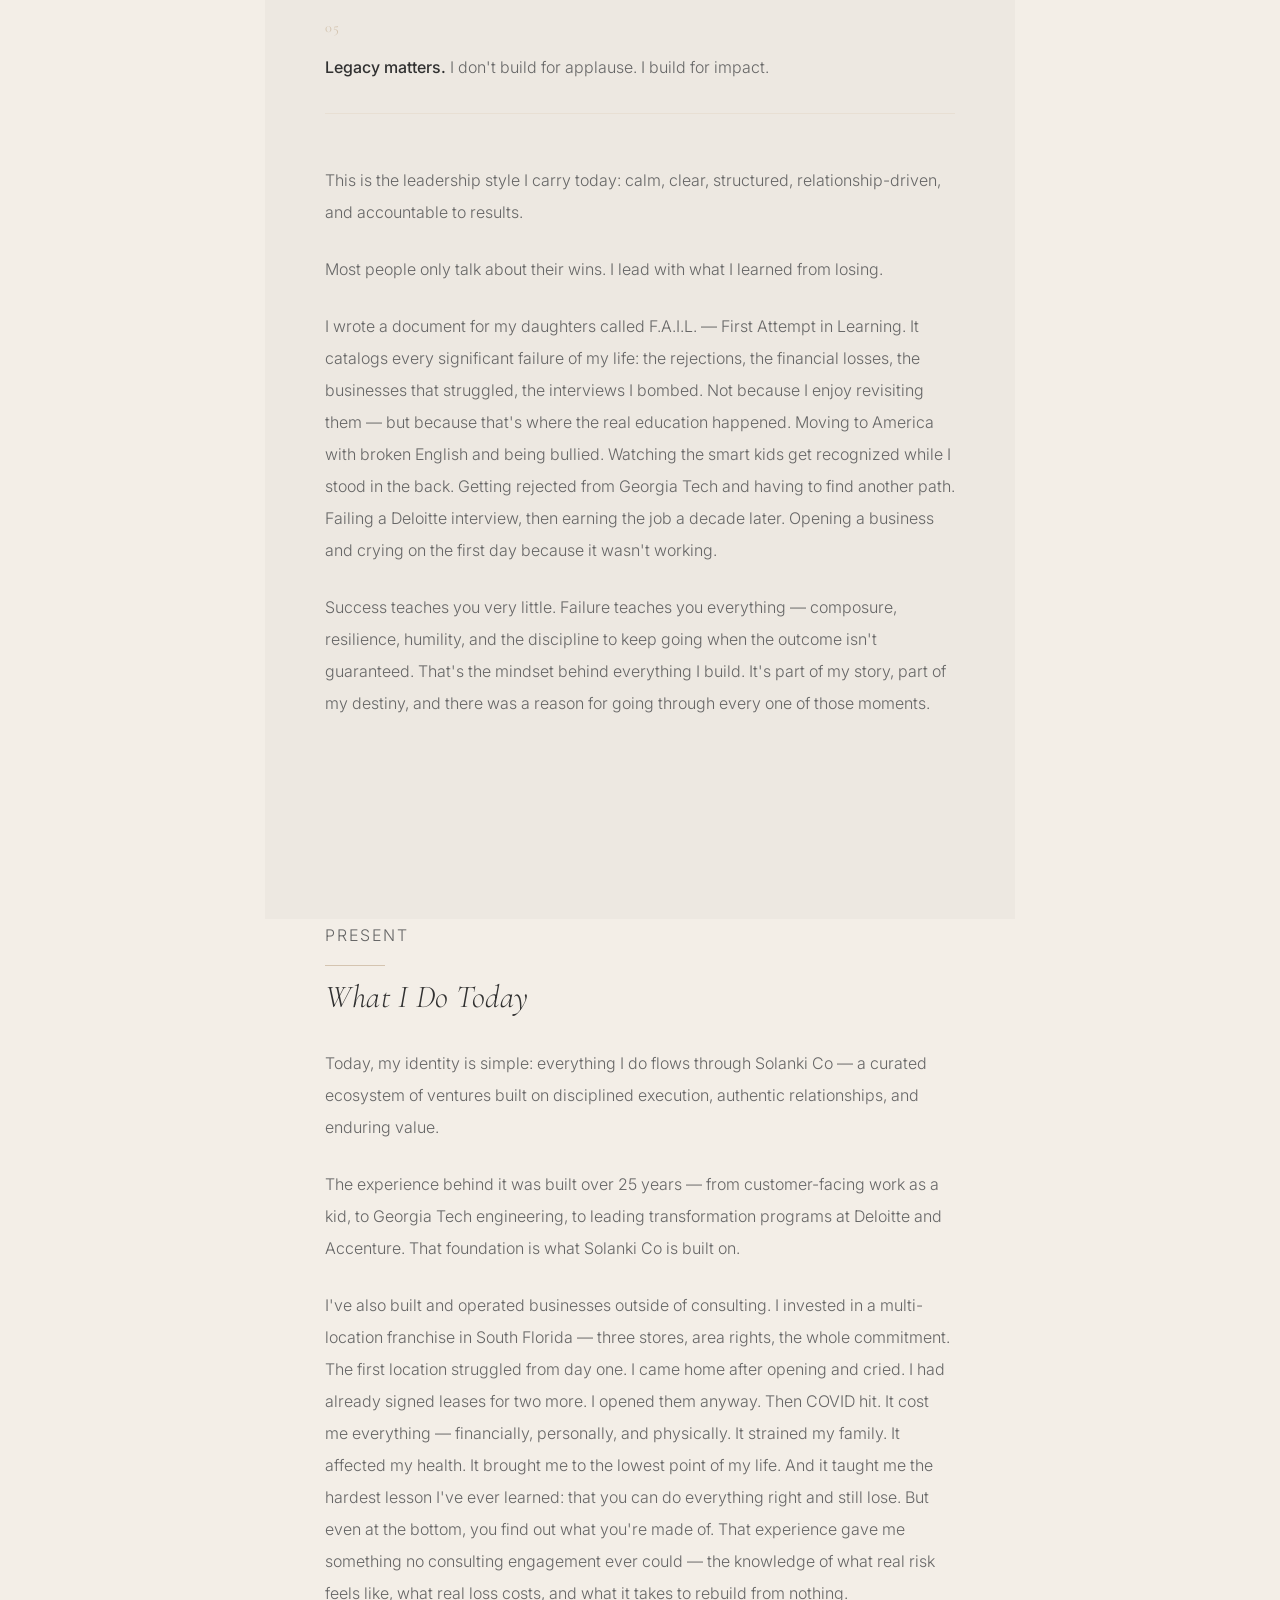
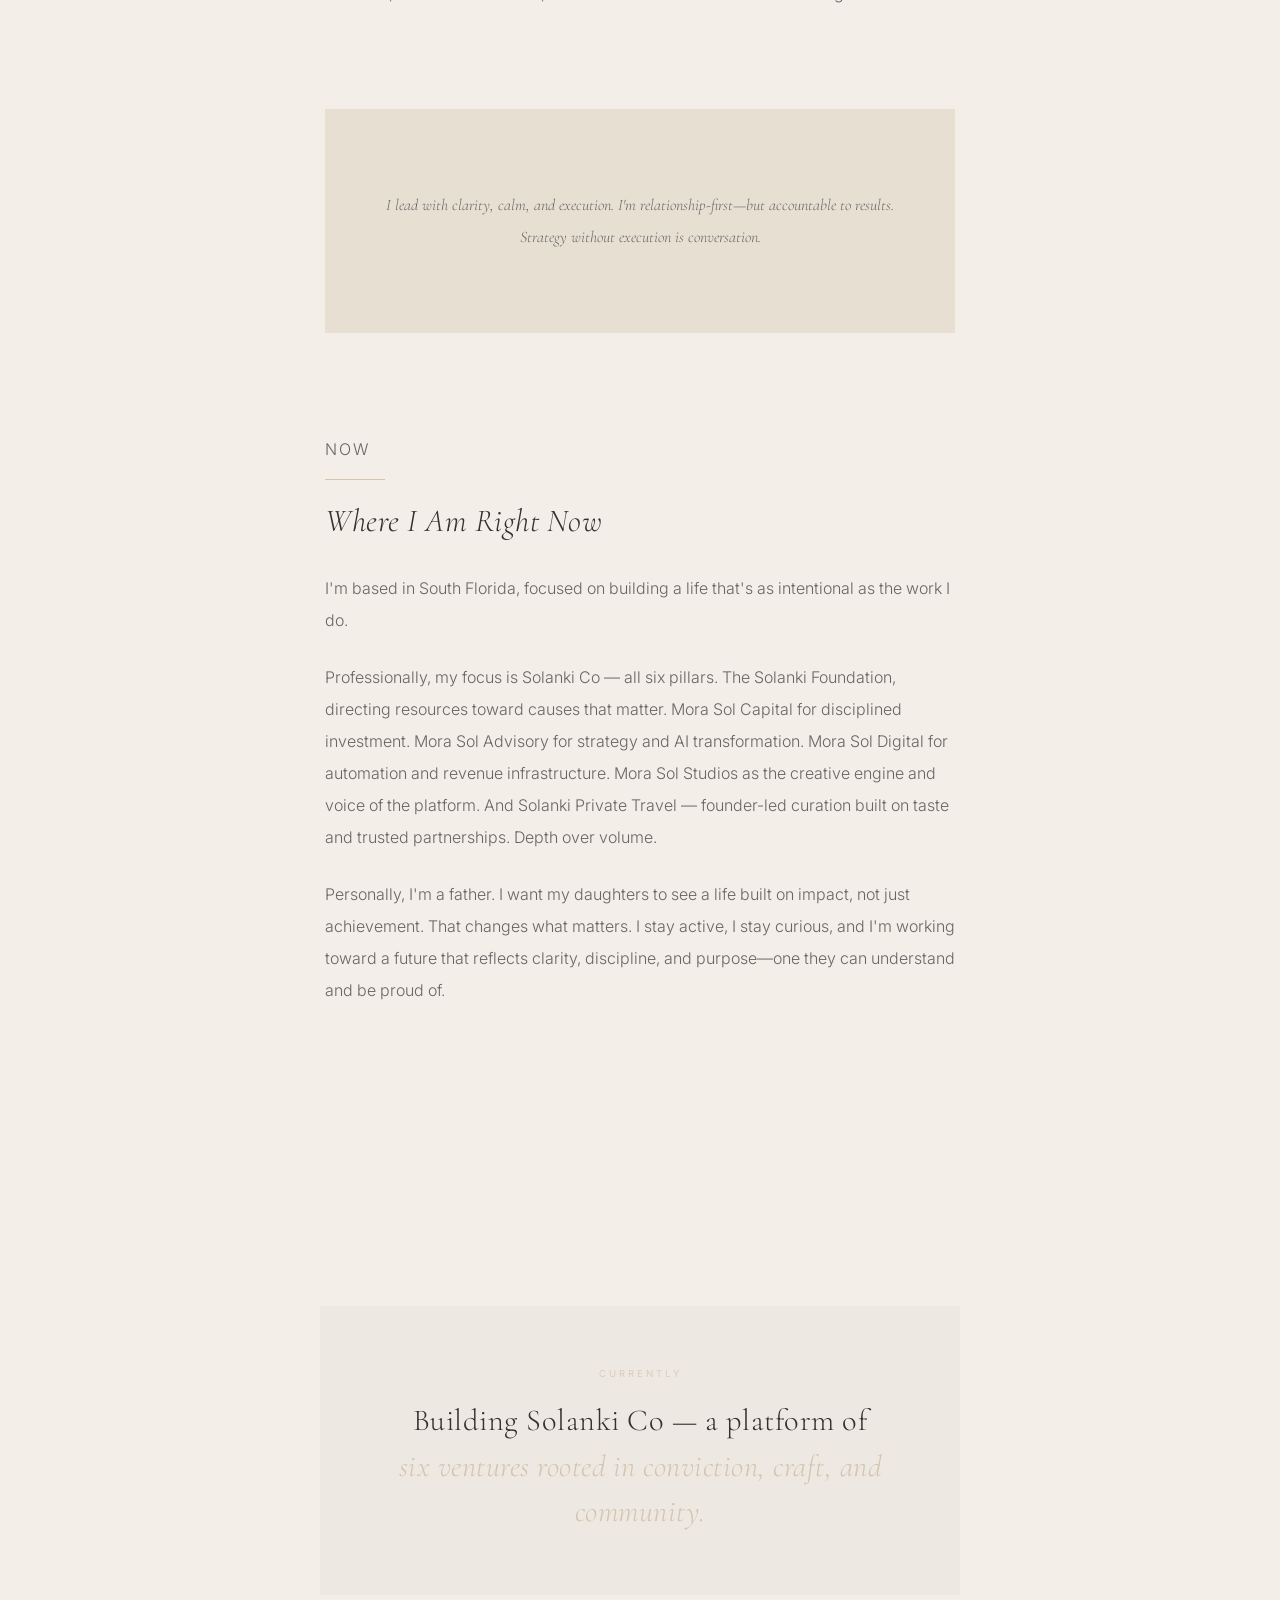
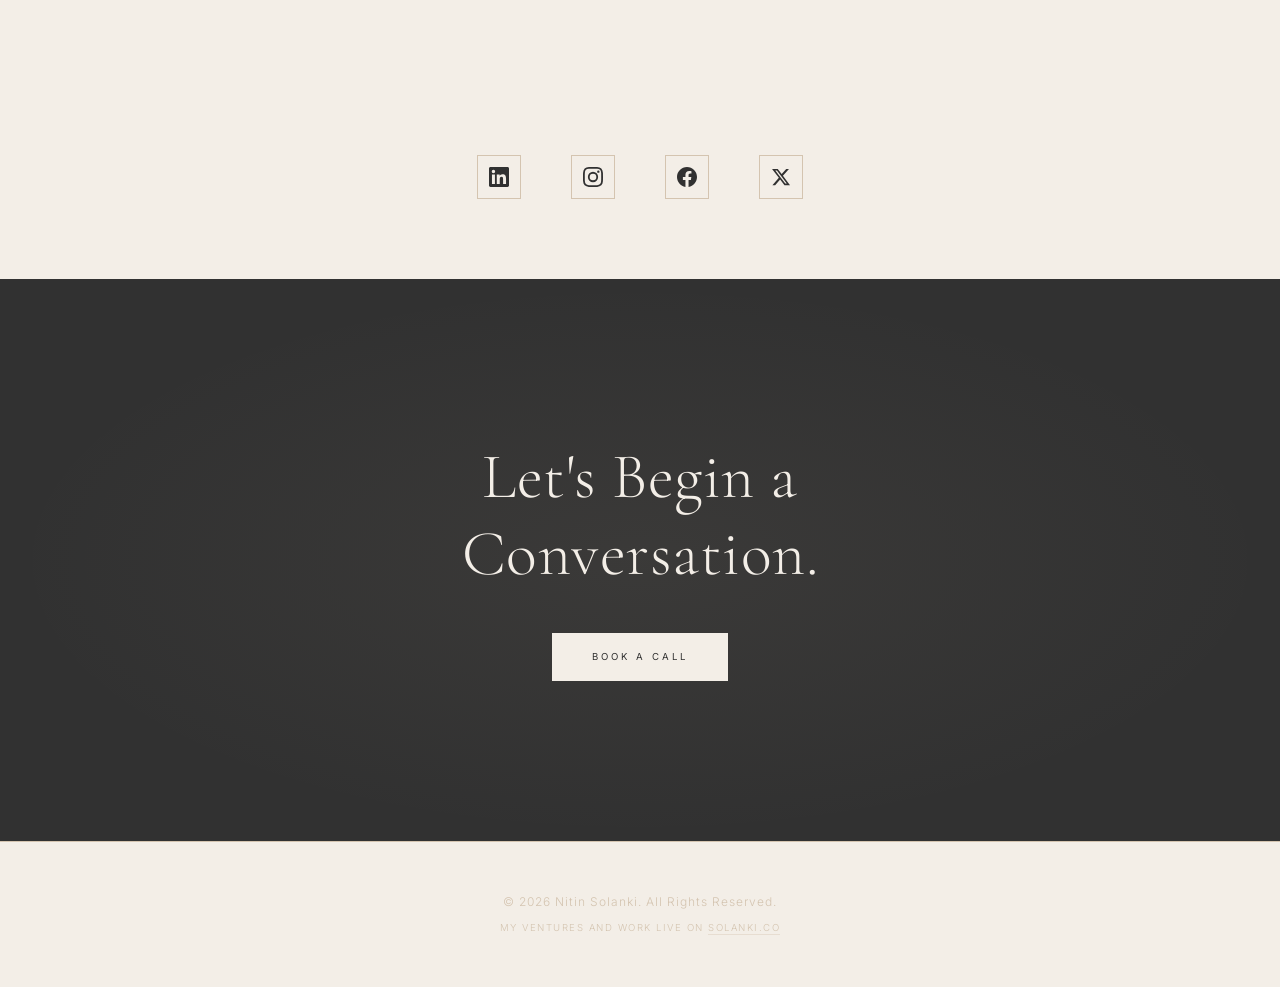
==== commit 6fc85446: "Rewrite franchise story — raw, unnamed, full weight Remove franchise name. Add the real cost: financ" ====
--- a/about.html
+++ b/about.html
@@ -777,7 +777,7 @@
                 The experience behind it was built over 25 years — from customer-facing work as a kid, to Georgia Tech engineering, to leading transformation programs at Deloitte and Accenture. That foundation is what Solanki Co is built on.
             </p>
             <p>
-                I've also built and operated businesses outside of consulting. In 2016, I invested in a Nekter Juice Bar franchise and secured an area agreement to bring the brand to South Florida. I opened three locations — Aventura, Coconut Creek, and Delray Beach. The first store struggled from day one. I came home after opening and cried. I had already signed leases for two more. I opened them anyway. Then COVID hit. It was the hardest thing I've ever done — and it taught me something consulting never could: what it actually feels like to have your own money on the line, to manage real payroll, real customers, and real consequences every single day.
+                I've also built and operated businesses outside of consulting. I invested in a multi-location franchise in South Florida — three stores, area rights, the whole commitment. The first location struggled from day one. I came home after opening and cried. I had already signed leases for two more. I opened them anyway. Then COVID hit. It cost me everything — financially, personally, and physically. It strained my family. It affected my health. It brought me to the lowest point of my life. And it taught me the hardest lesson I've ever learned: that you can do everything right and still lose. But even at the bottom, you find out what you're made of. That experience gave me something no consulting engagement ever could — the knowledge of what real risk feels like, what real loss costs, and what it takes to rebuild from nothing.
             </p>
         </div>
 
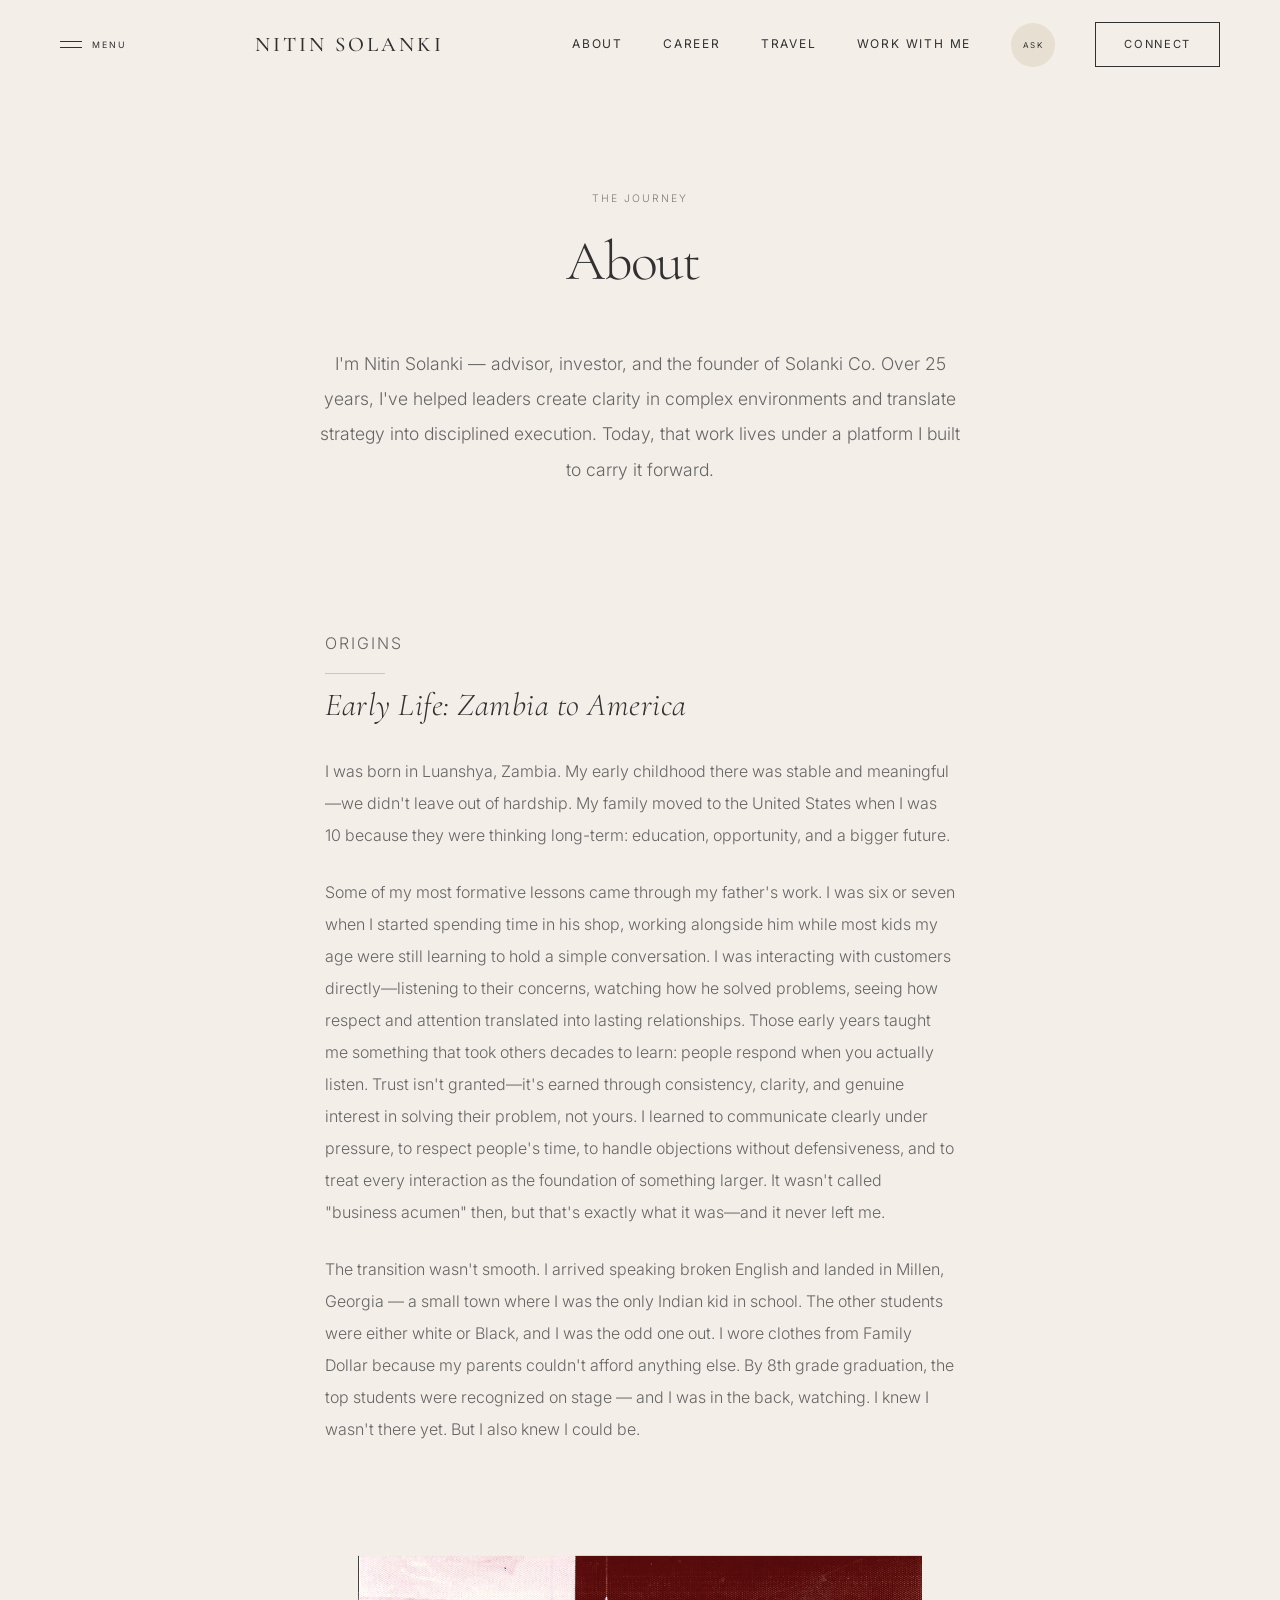
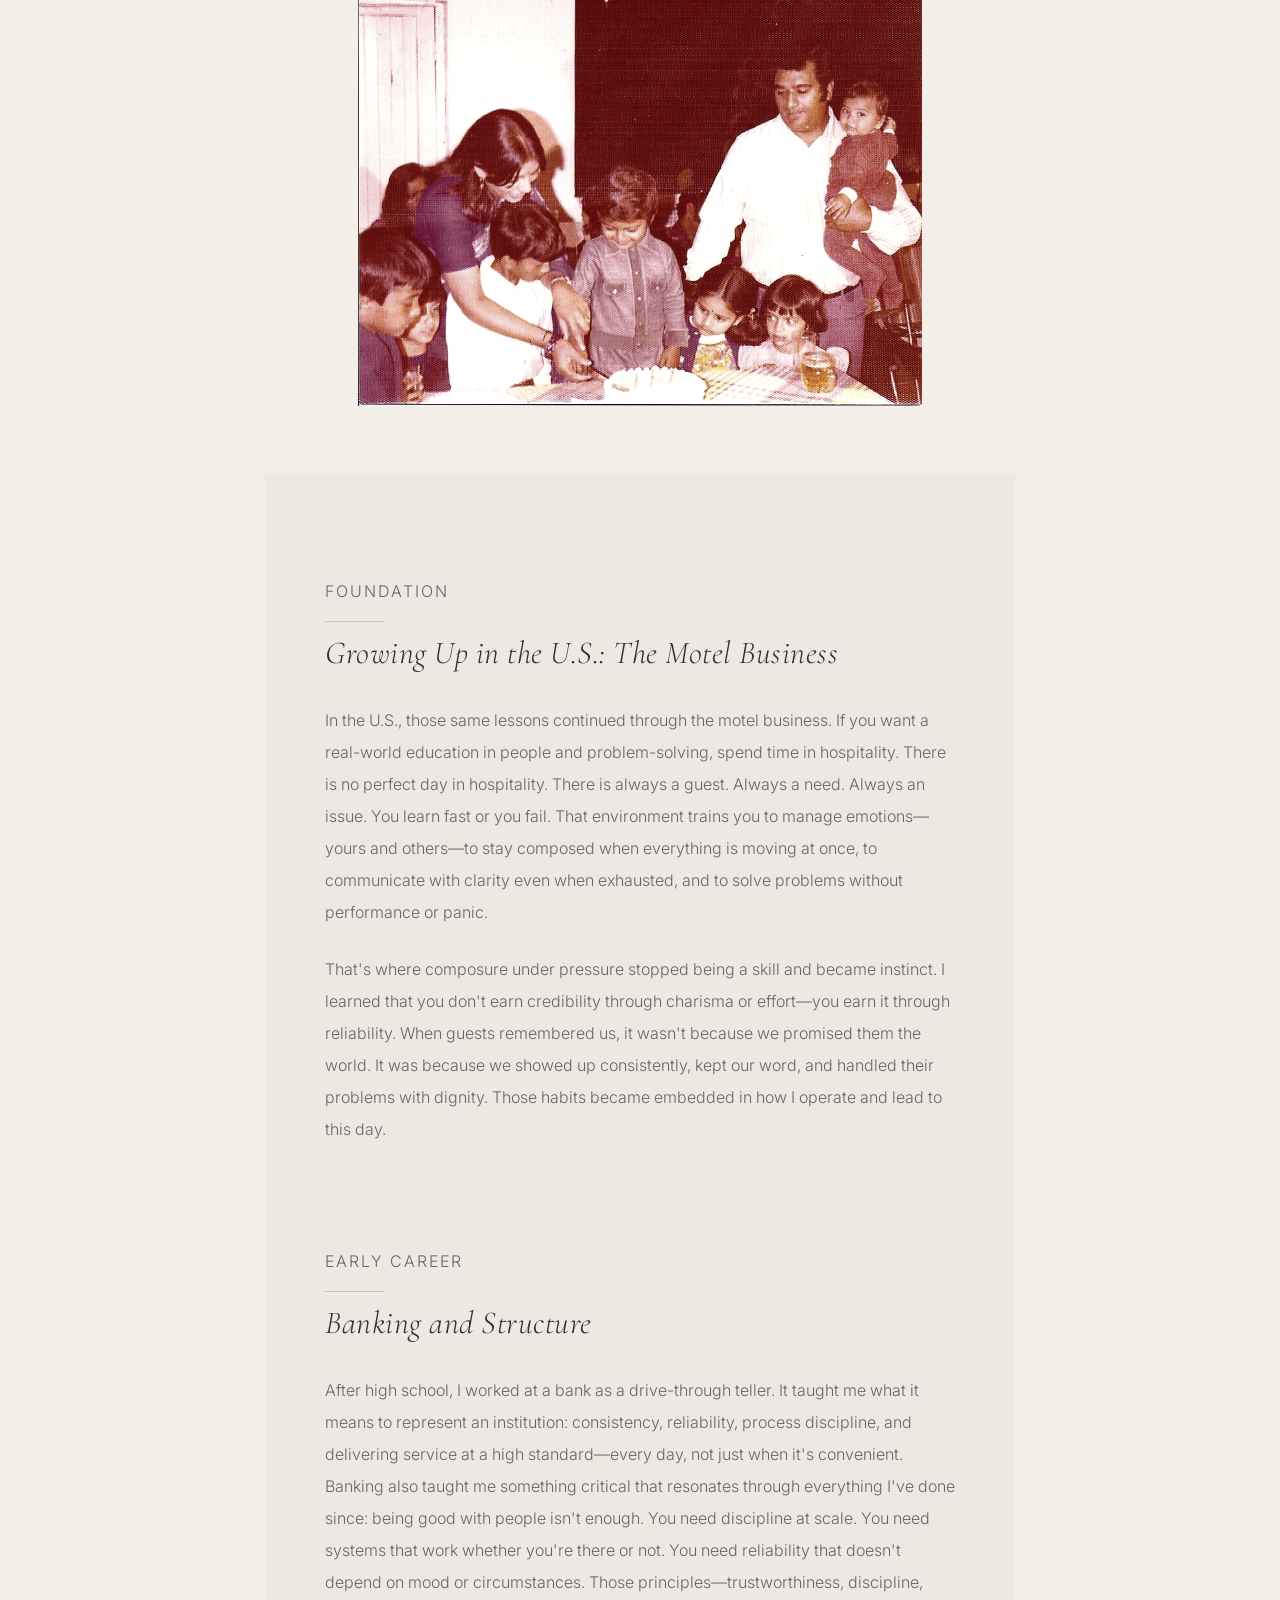
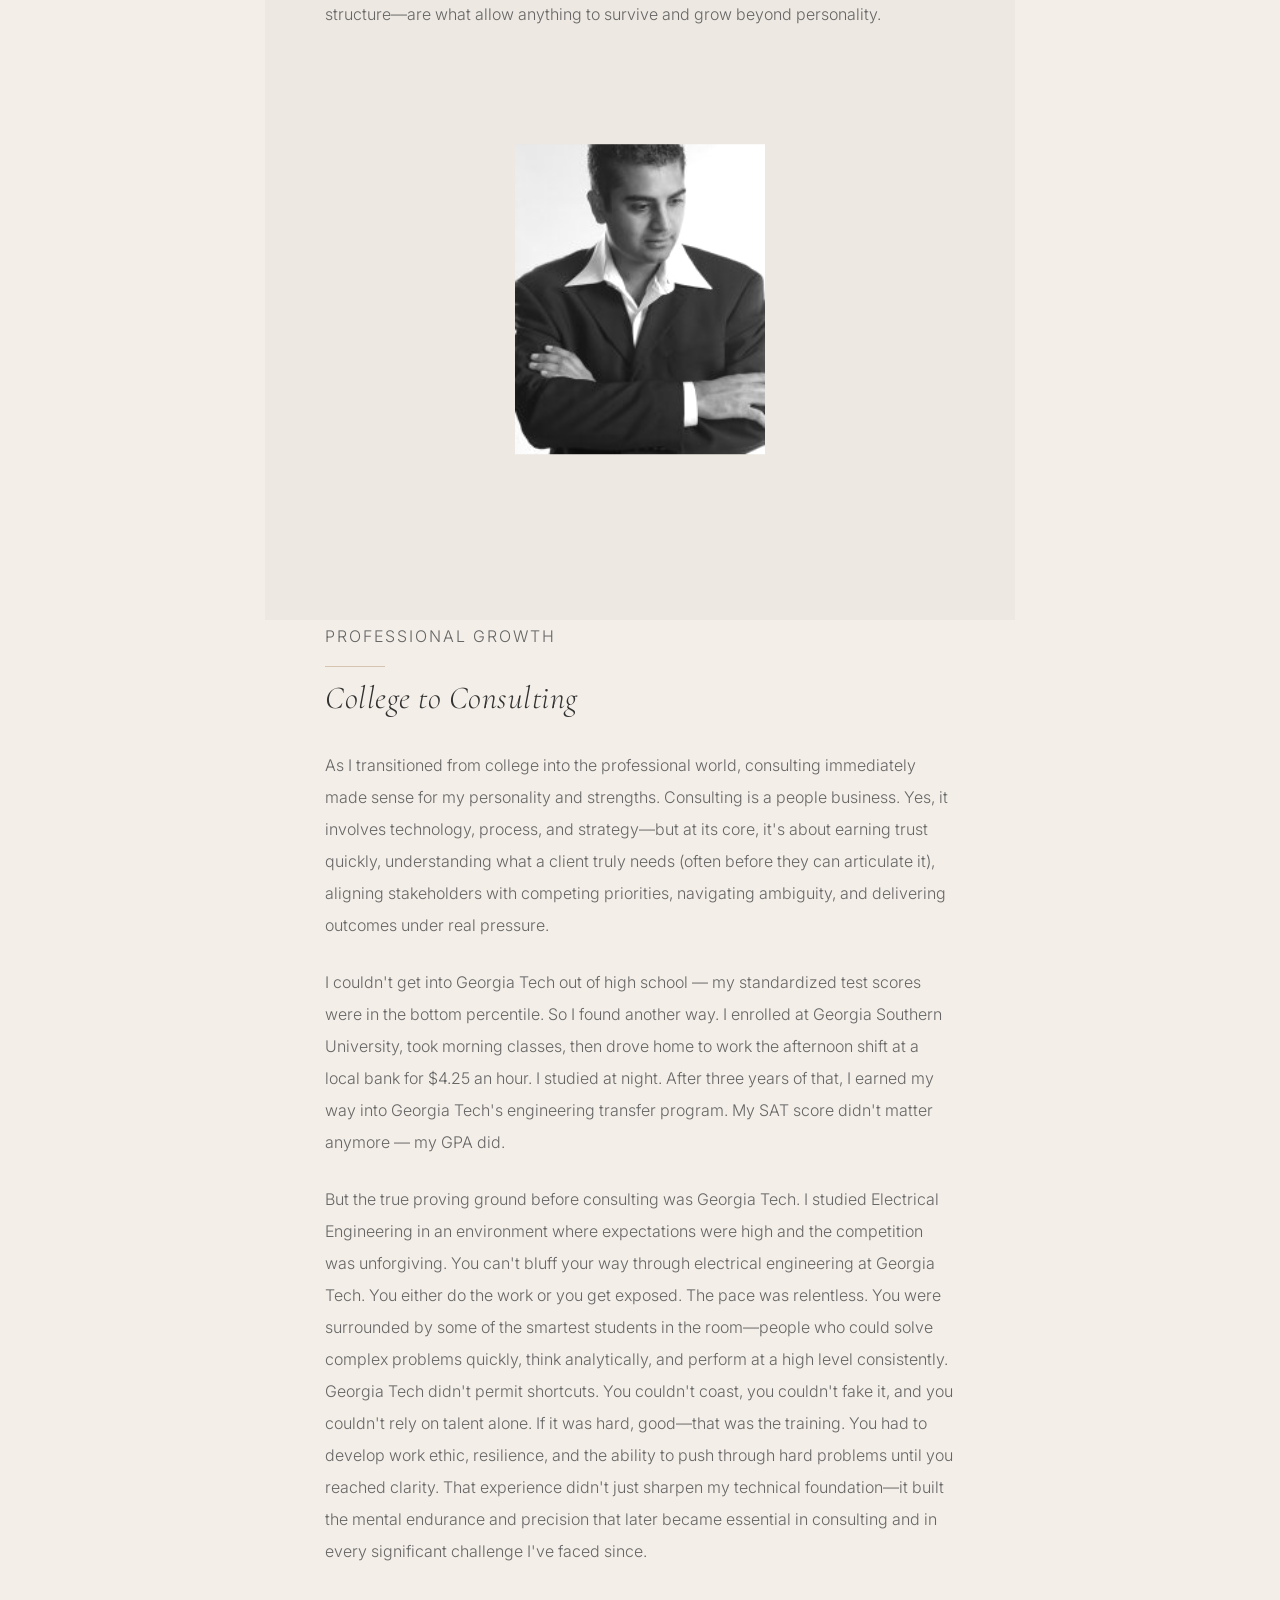
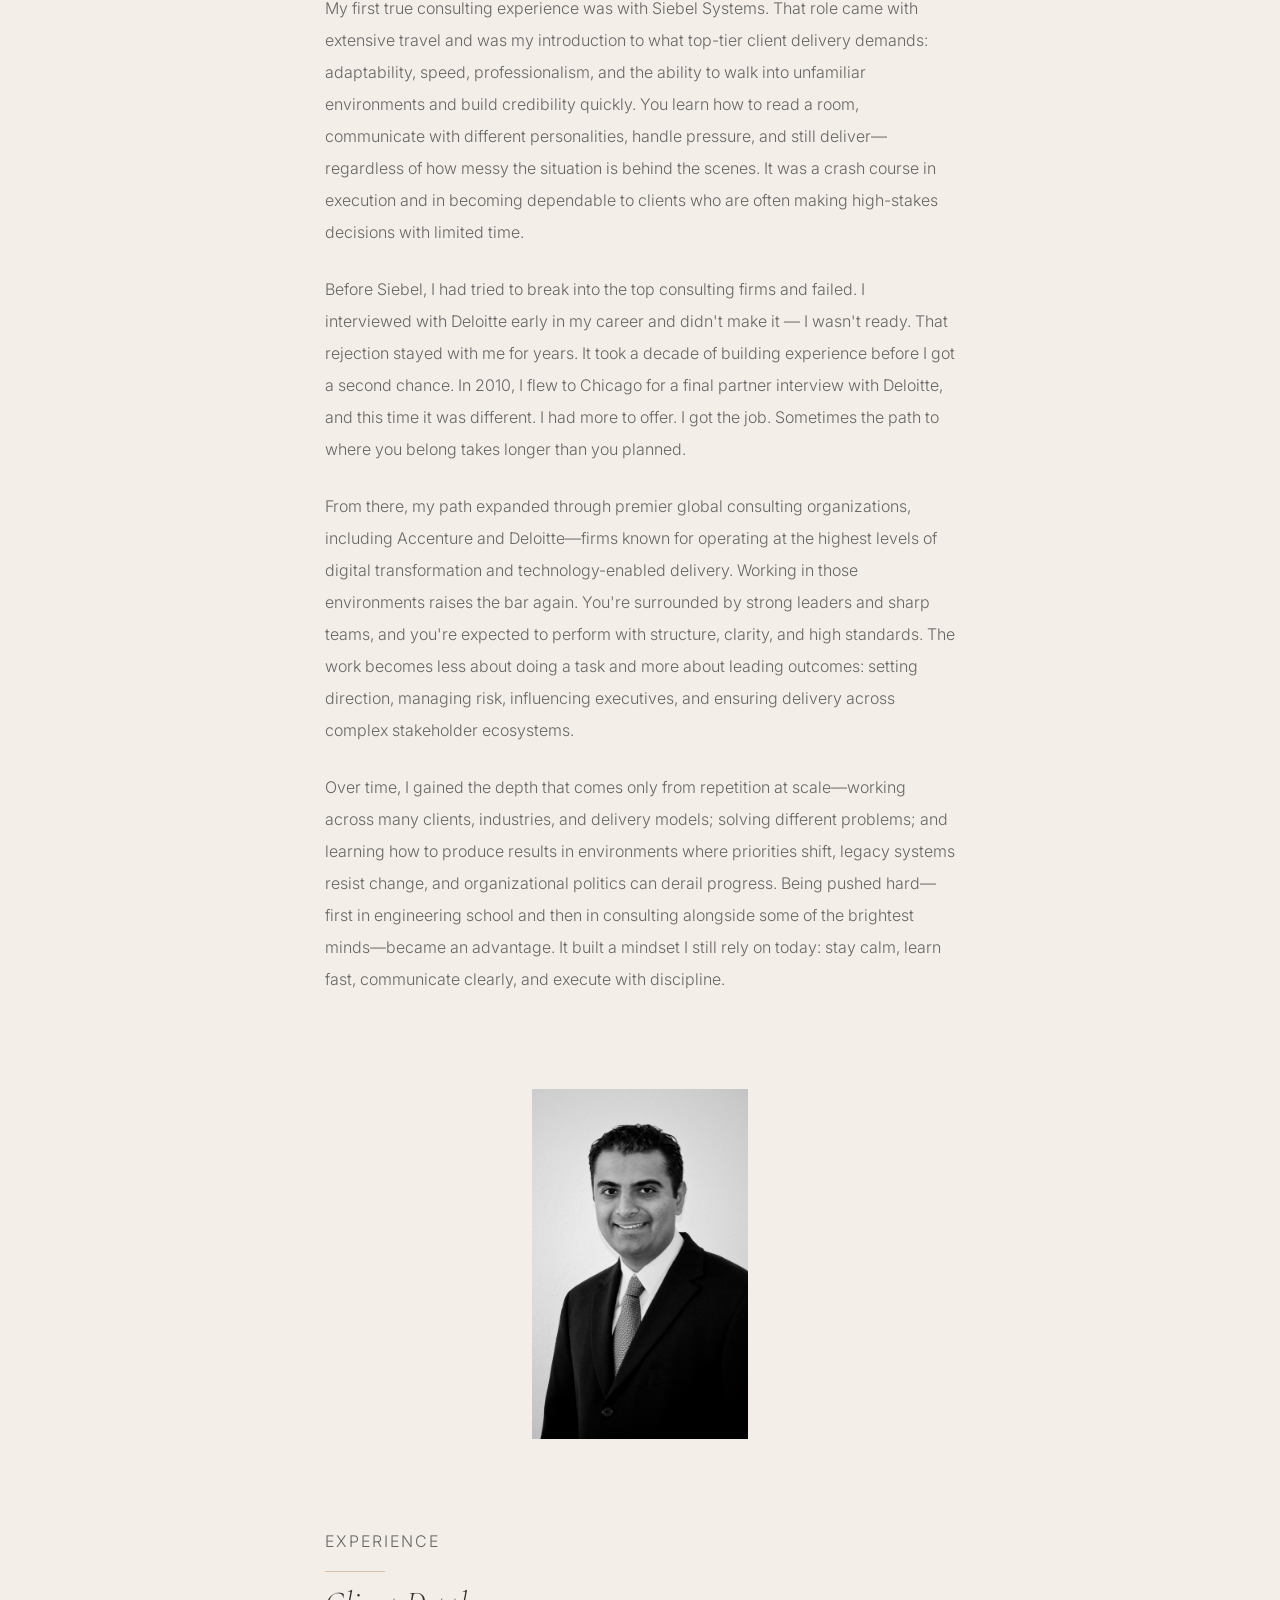
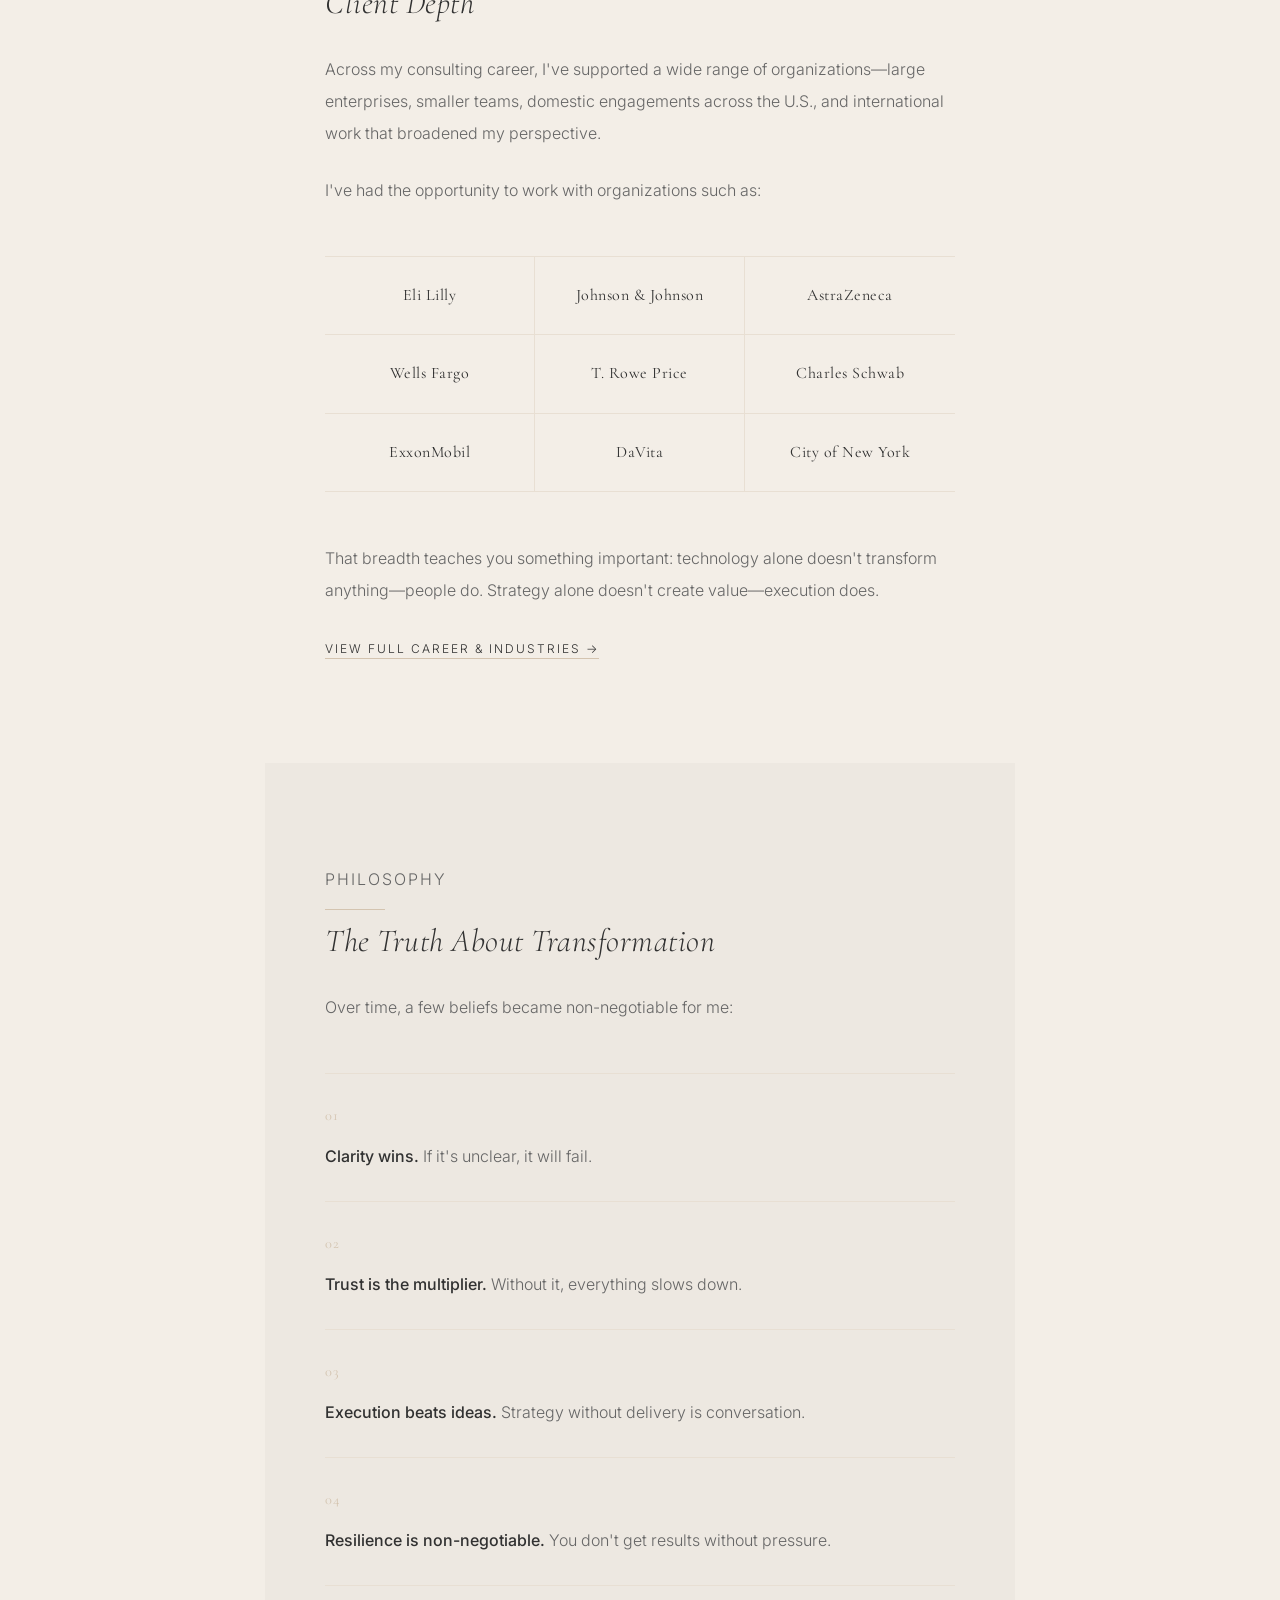
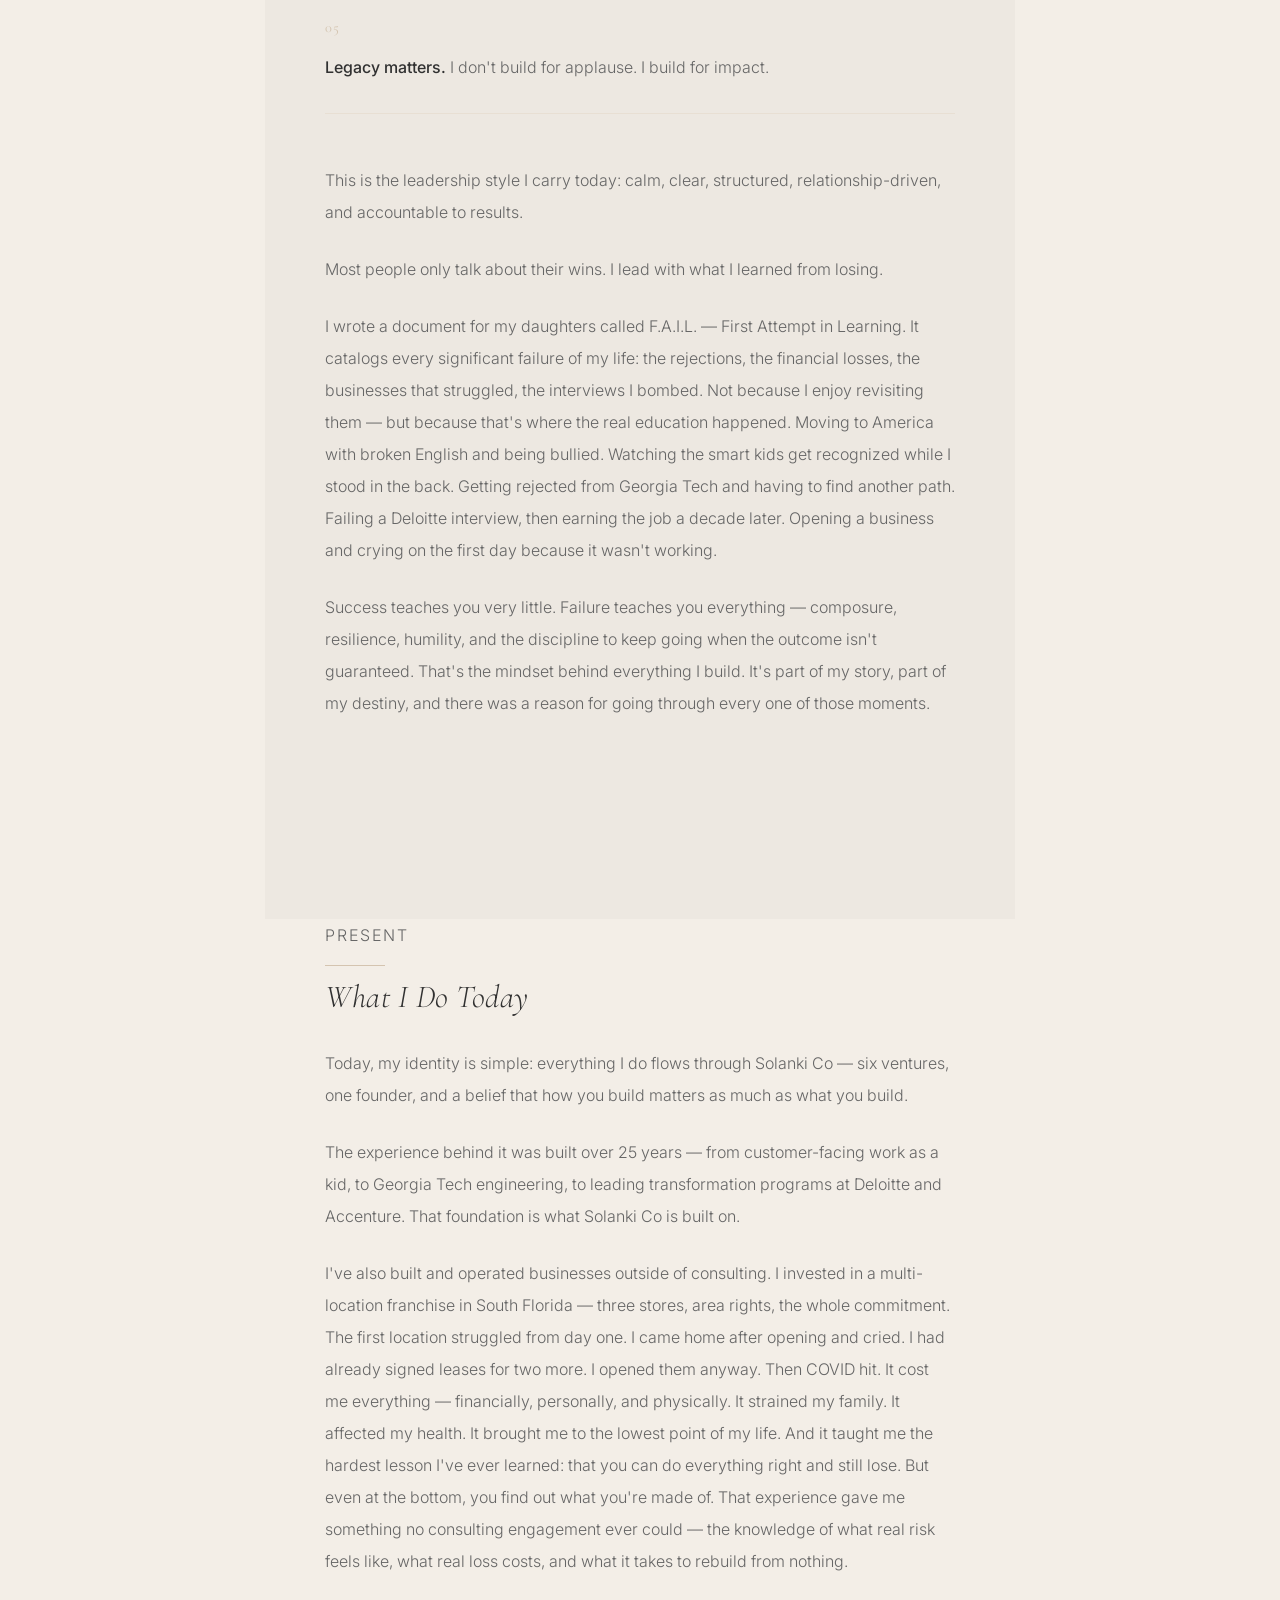
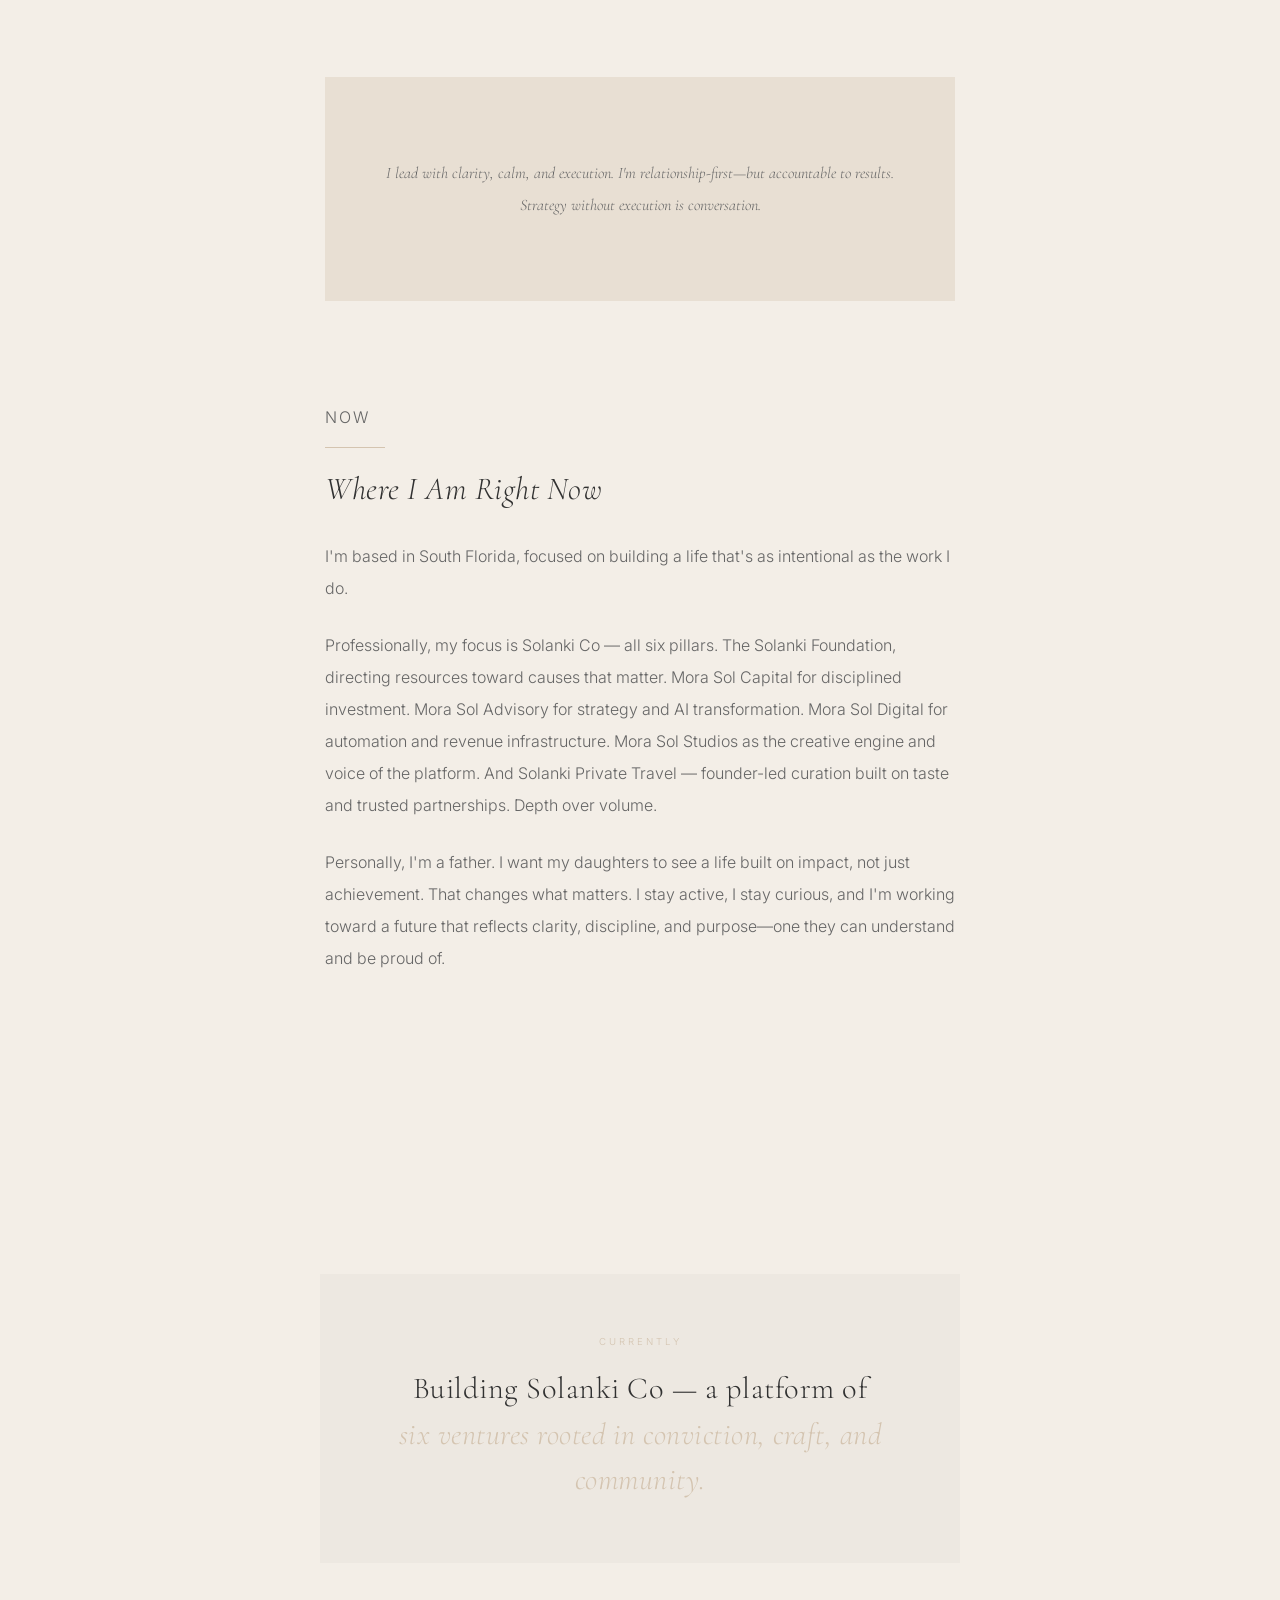
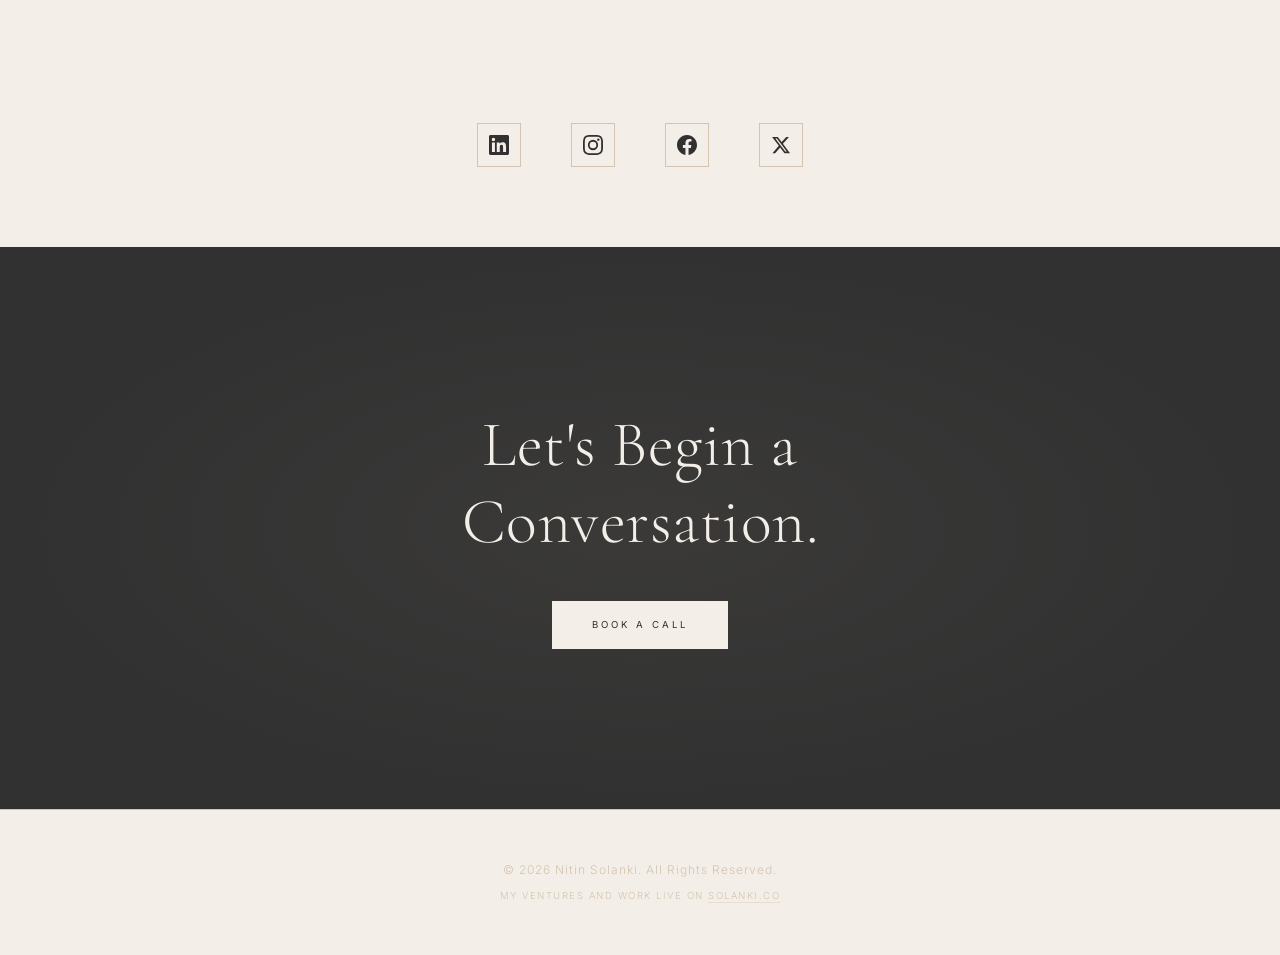
==== commit f905e4d9: "Rewrite pillar descriptions to differentiate from solanki.co Replace corporate copy-paste with perso" ====
--- a/about.html
+++ b/about.html
@@ -771,7 +771,7 @@
             <p class="section-label line-accent">Present</p>
             <h2 class="section-heading">What I Do Today</h2>
             <p>
-                Today, my identity is simple: everything I do flows through Solanki Co — a curated ecosystem of ventures built on disciplined execution, authentic relationships, and enduring value.
+                Today, my identity is simple: everything I do flows through Solanki Co — six ventures, one founder, and a belief that how you build matters as much as what you build.
             </p>
             <p>
                 The experience behind it was built over 25 years — from customer-facing work as a kid, to Georgia Tech engineering, to leading transformation programs at Deloitte and Accenture. That foundation is what Solanki Co is built on.
